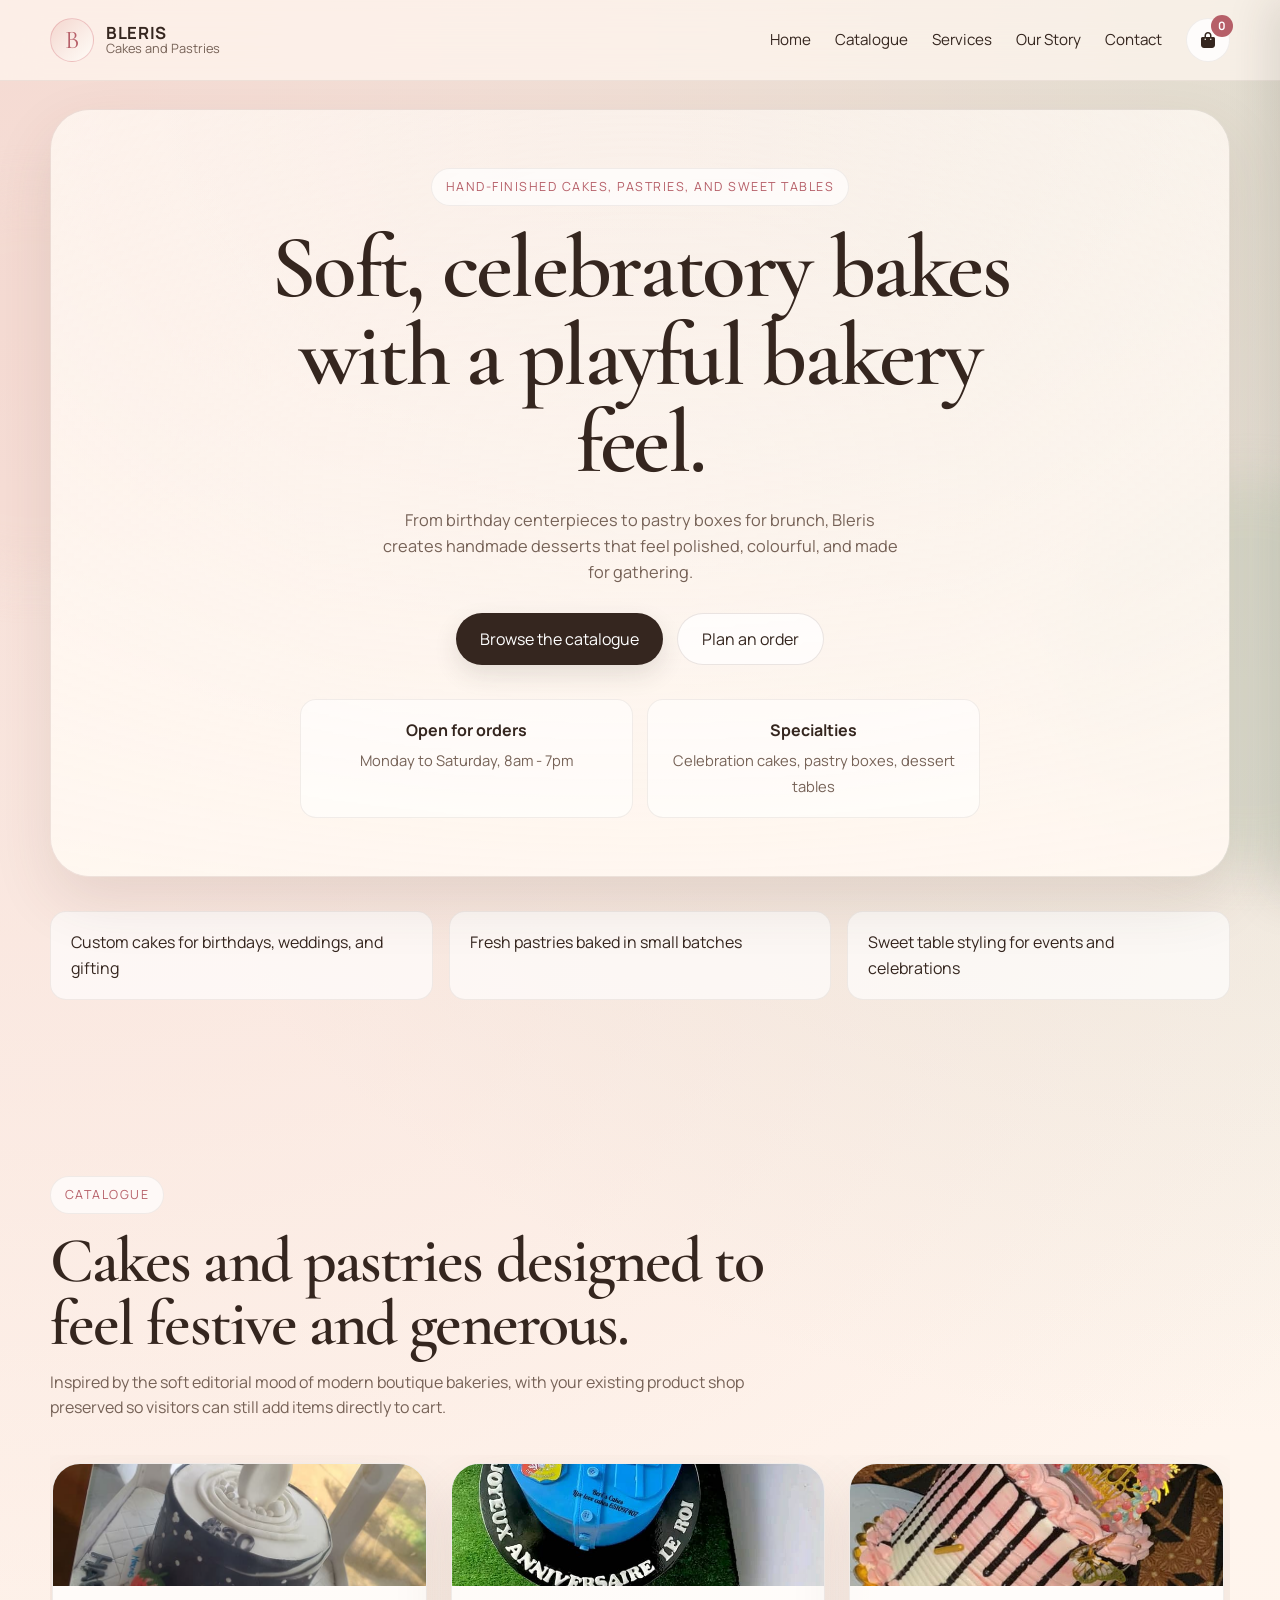
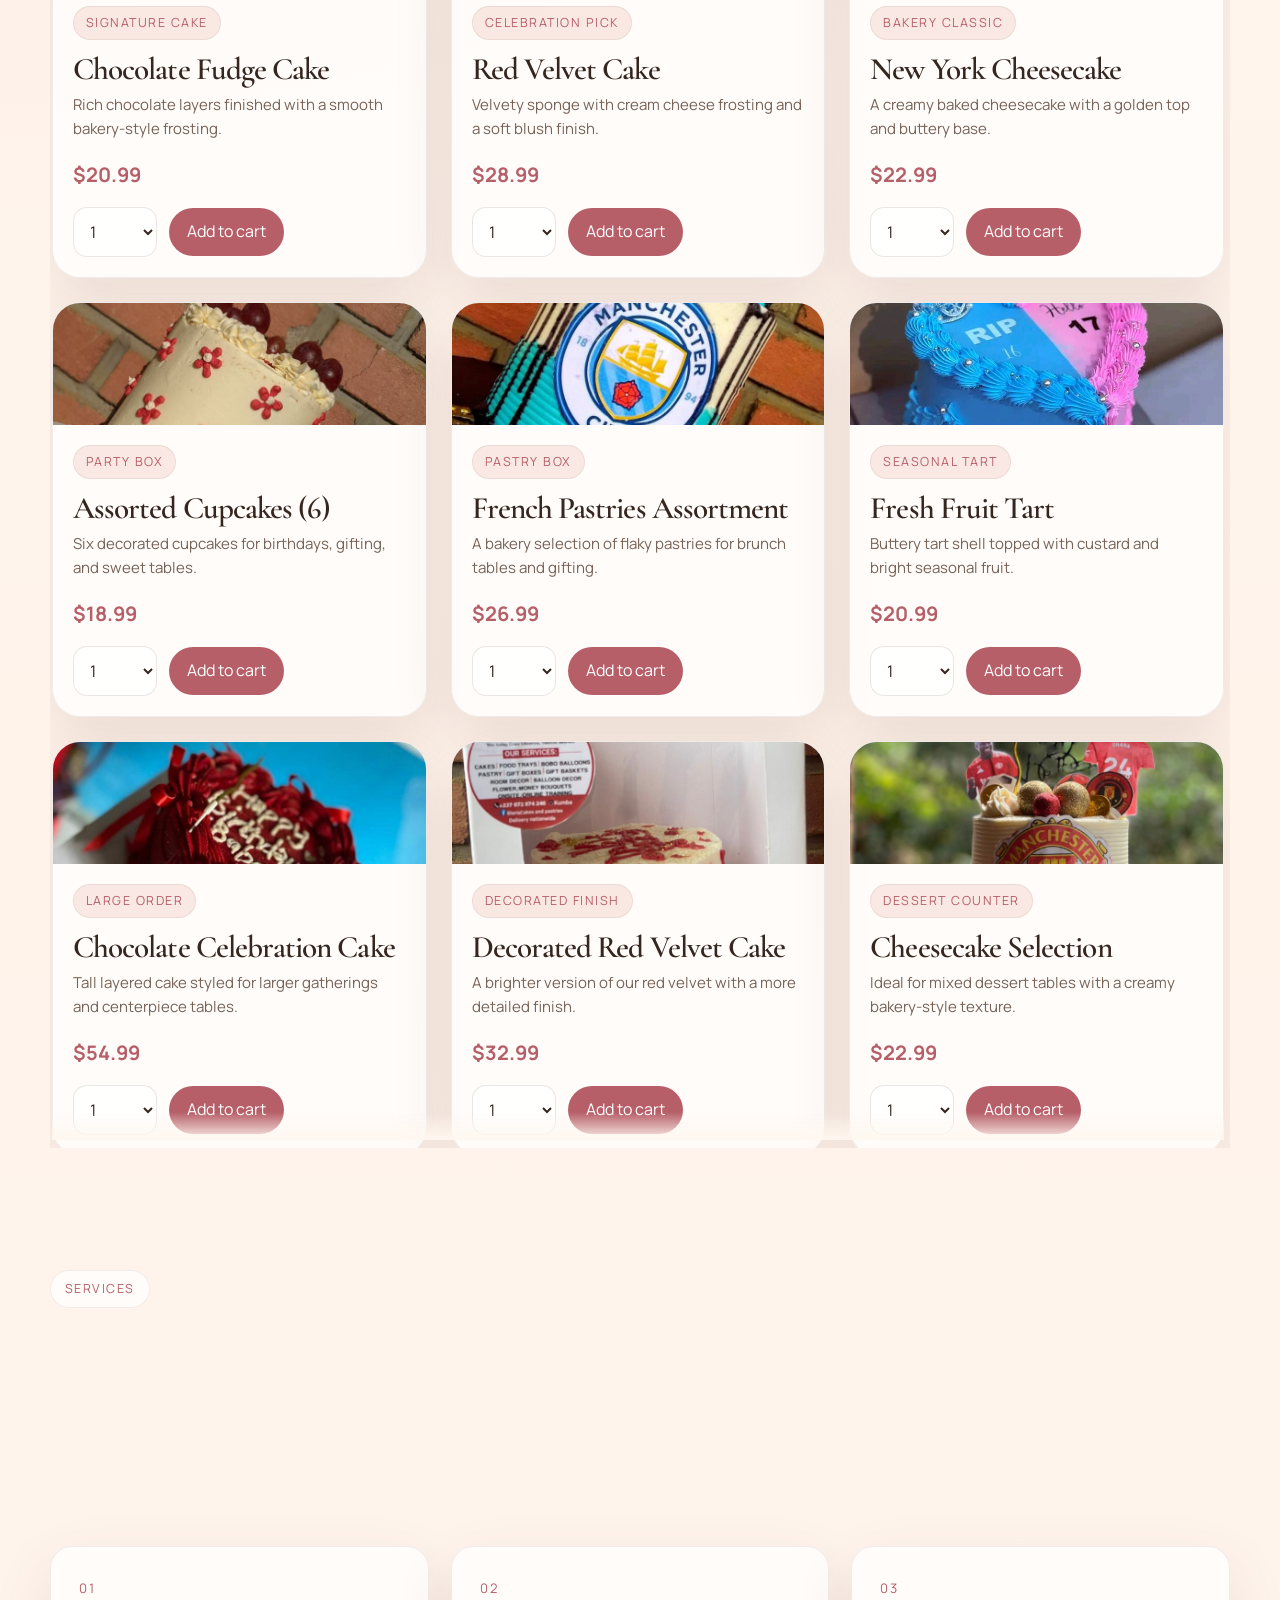
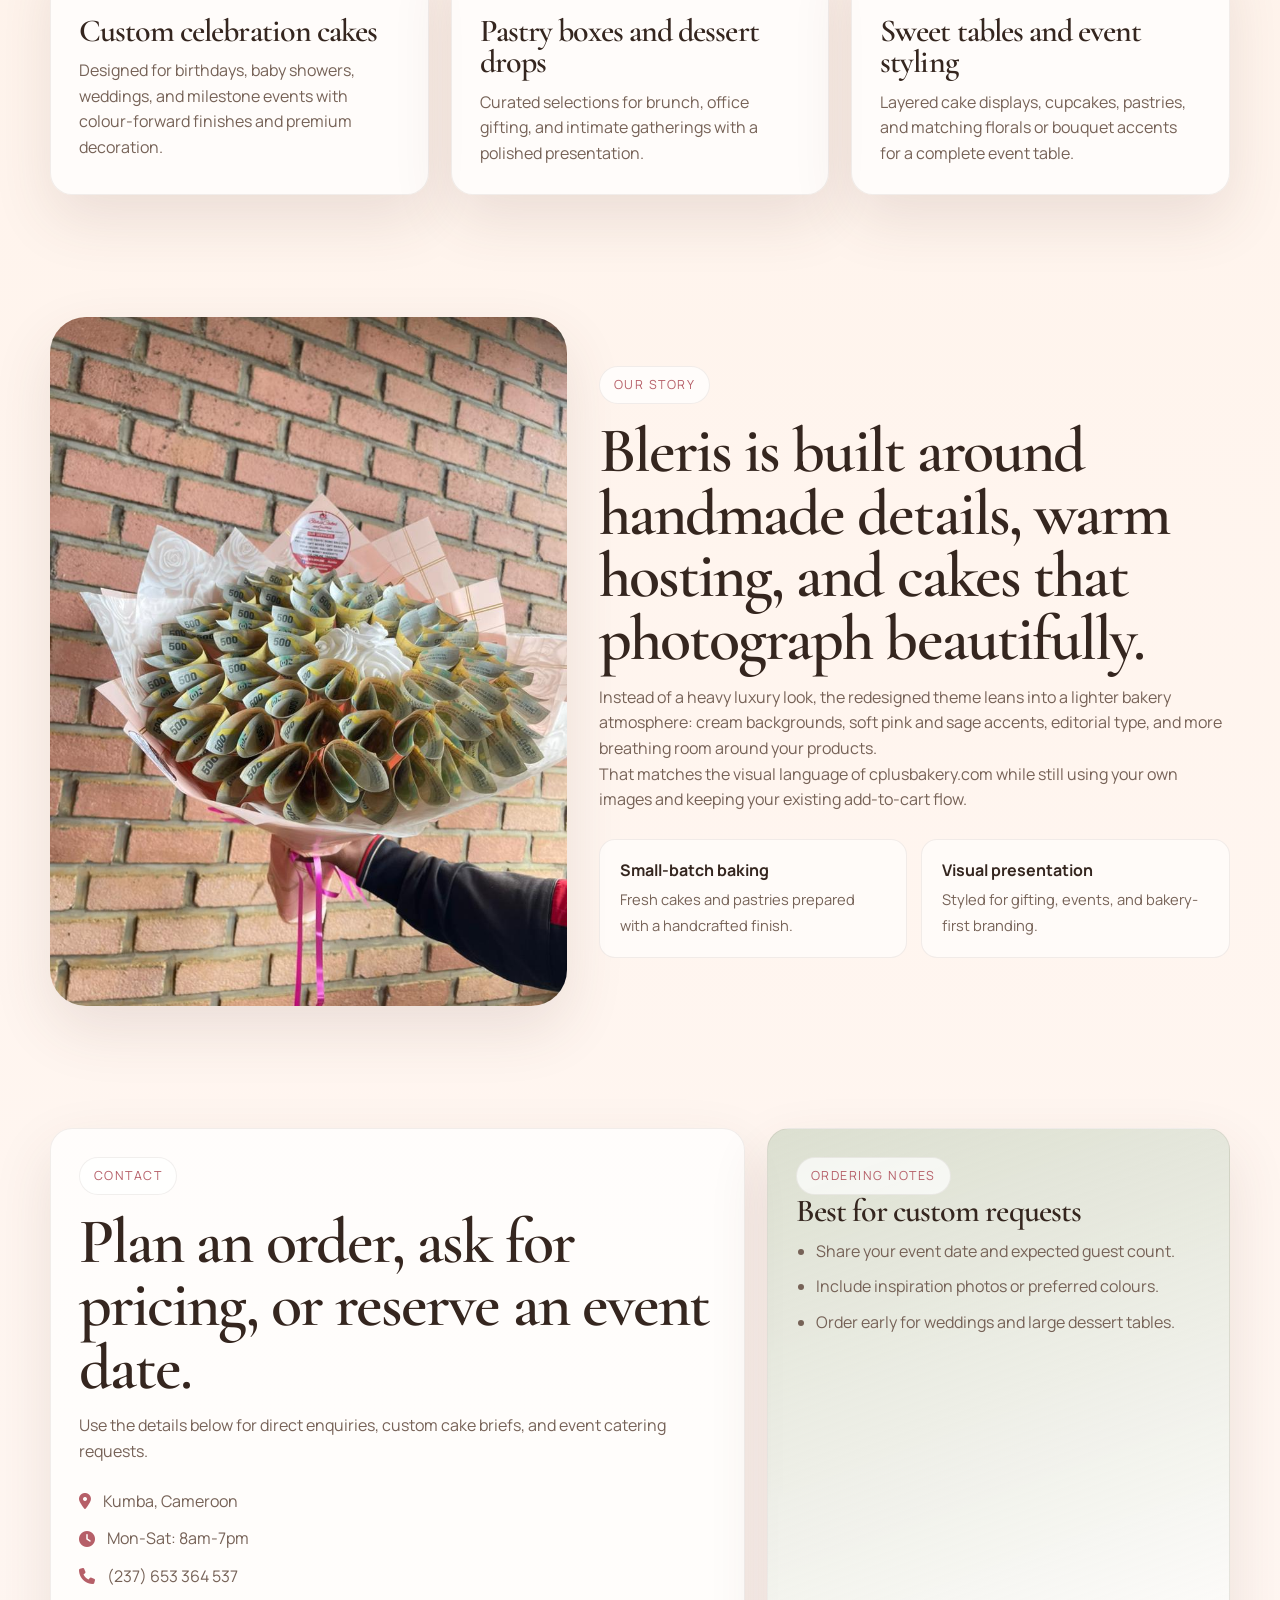
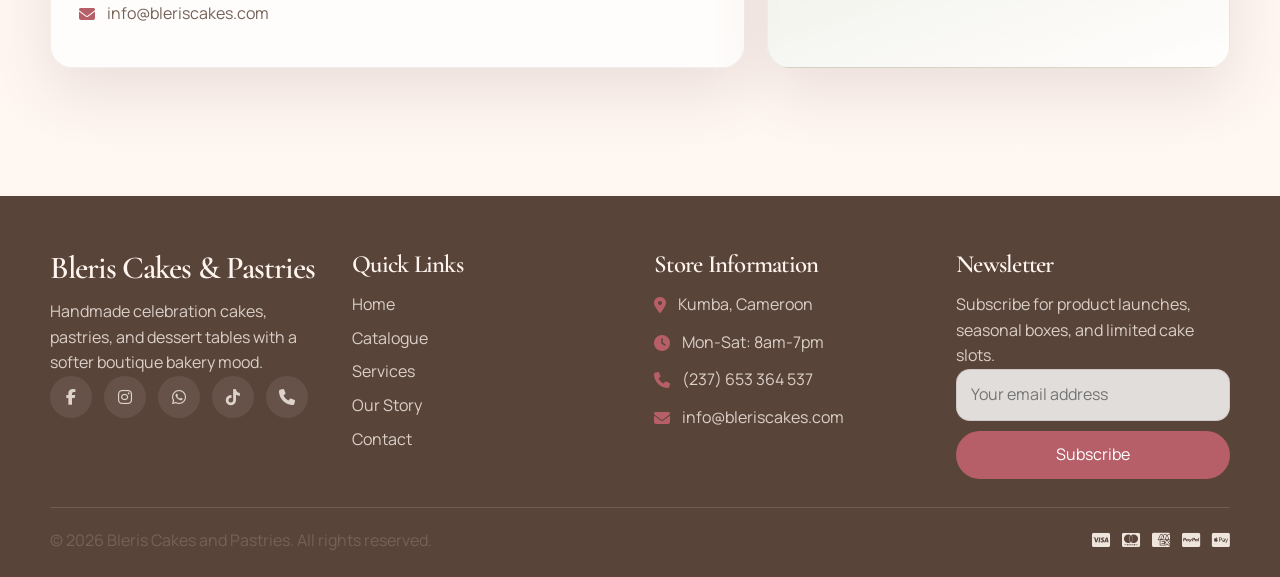
==== index.html @ 0cb37a41 "Update index.html linked get started and 7 career paths" ====
<!DOCTYPE html>
<html lang="en">

<head>
    <meta charset="UTF-8">
    <meta name="viewport" content="width=device-width, initial-scale=1.0">
    <title>Bleris Cakes and Pastries</title>
    <link rel="preconnect" href="https://fonts.googleapis.com">
    <link rel="preconnect" href="https://fonts.gstatic.com" crossorigin>
    <link href="https://fonts.googleapis.com/css2?family=Cormorant+Garamond:wght@500;600;700&family=Manrope:wght@400;500;600;700&display=swap" rel="stylesheet">
    <link rel="stylesheet" href="https://cdnjs.cloudflare.com/ajax/libs/font-awesome/6.4.0/css/all.min.css">
    <link rel="stylesheet" href="style.css">
</head>

<body>
    <div class="page-blur page-blur-left" aria-hidden="true"></div>
    <div class="page-blur page-blur-right" aria-hidden="true"></div>

    <nav>
        <div class="container nav-shell">
            <a href="#home" class="logo">
                <span class="logo-mark">B</span>
                <span class="logo-text">
                    <strong>Bleris</strong>
                    <span>Cakes and Pastries</span>
                </span>
            </a>

            <ul class="nav-links">
                <li><a href="#home">Home</a></li>
                <li><a href="#products">Catalogue</a></li>
                <li><a href="#services">Services</a></li>
                <li><a href="#about">Our Story</a></li>
                <li><a href="#contact">Contact</a></li>
                <li class="cart-icon" id="cartIcon" aria-label="Open cart" tabindex="0">
                    <i class="fas fa-shopping-bag"></i>
                    <span class="cart-count">0</span>
                </li>
            </ul>

            <button class="menu-toggle" type="button" aria-label="Toggle navigation">
                <i class="fas fa-bars"></i>
            </button>
        </div>
    </nav>

    <div class="overlay" id="overlay"></div>

    <main>
        <section id="home" class="hero-section">
            <div class="container">
                <div class="hero">
                    <div class="hero-stage" aria-hidden="true">
                        <div class="hero-slide hero-slide-1">
                            <img src="cake8.jpeg" alt="">
                        </div>
                        <div class="hero-slide hero-slide-2">
                            <img src="pastries.jpeg" alt="">
                        </div>
                        <div class="hero-slide hero-slide-3">
                            <img src="boquet3.jpeg" alt="">
                        </div>
                        <div class="hero-slide hero-slide-4">
                            <img src="cake12.jpeg" alt="">
                        </div>
                        <div class="hero-stage-wash"></div>
                    </div>

                    <div class="hero-content">
                        <p class="hero-eyebrow">Hand-finished cakes, pastries, and sweet tables</p>
                        <h1>Soft, celebratory bakes with a playful bakery feel.</h1>
                        <p>From birthday centerpieces to pastry boxes for brunch, Bleris creates handmade desserts that feel polished, colourful, and made for gathering.</p>

                        <div class="hero-actions">
                            <a href="#products" class="btn">Browse the catalogue</a>
                            <a href="#contact" class="btn btn-secondary">Plan an order</a>
                        </div>

                        <div class="hero-notes">
                            <div>
                                <strong>Open for orders</strong>
                                <span>Monday to Saturday, 8am - 7pm</span>
                            </div>
                            <div>
                                <strong>Specialties</strong>
                                <span>Celebration cakes, pastry boxes, dessert tables</span>
                            </div>
                        </div>
                    </div>
                </div>

                <div class="feature-ribbon">
                    <div class="feature-pill">Custom cakes for birthdays, weddings, and gifting</div>
                    <div class="feature-pill">Fresh pastries baked in small batches</div>
                    <div class="feature-pill">Sweet table styling for events and celebrations</div>
                </div>
            </div>
        </section>

        <section id="products" class="products-section">
            <div class="container">
                <div class="section-heading">
                    <p class="section-label">Catalogue</p>
                    <h2 class="catalogue">Cakes and pastries designed to feel festive and generous.</h2>
                    <p>Inspired by the soft editorial mood of modern boutique bakeries, with your existing product shop preserved so visitors can still add items directly to cart.</p>
                </div>

                <div class="menu-section">
                    <div class="products-scroll" id="products-scroll" data-scroll-top="false" data-scroll-bottom="true">
                        <div class="products-grid" id="products-grid">
                            <div class="product-card set1">
                                <div class="product-image"><img src="cake2.jpeg" alt="Chocolate Fudge Cake"></div>
                                <div class="product-info">
                                    <p class="product-tag">Signature cake</p>
                                    <h3 class="product-title">Chocolate Fudge Cake</h3>
                                    <p class="product-copy">Rich chocolate layers finished with a smooth bakery-style frosting.</p>
                                    <p class="product-price">$20.99</p>
                                    <div class="product-actions">
                                        <select class="quantity-select" aria-label="Select quantity for Chocolate Fudge Cake"><option value="1">1</option><option value="2">2</option><option value="3">3</option><option value="4">4</option><option value="5">5</option></select>
                                        <button class="btn-add-to-cart" data-id="1" data-name="Chocolate Fudge Cake" data-price="24.99" data-image="cake2.jpeg">Add to cart</button>
                                    </div>
                                </div>
                            </div>

                            <div class="product-card set2">
                                <div class="product-image"><img src="cake3.jpeg" alt="Red Velvet Cake"></div>
                                <div class="product-info">
                                    <p class="product-tag">Celebration pick</p>
                                    <h3 class="product-title">Red Velvet Cake</h3>
                                    <p class="product-copy">Velvety sponge with cream cheese frosting and a soft blush finish.</p>
                                    <p class="product-price">$28.99</p>
                                    <div class="product-actions">
                                        <select class="quantity-select" aria-label="Select quantity for Red Velvet Cake"><option value="1">1</option><option value="2">2</option><option value="3">3</option><option value="4">4</option><option value="5">5</option></select>
                                        <button class="btn-add-to-cart" data-id="2" data-name="Red Velvet Cake" data-price="28.99" data-image="cake3.jpeg">Add to cart</button>
                                    </div>
                                </div>
                            </div>

                            <div class="product-card set3">
                                <div class="product-image"><img src="cake4.jpeg" alt="New York Cheesecake"></div>
                                <div class="product-info">
                                    <p class="product-tag">Bakery classic</p>
                                    <h3 class="product-title">New York Cheesecake</h3>
                                    <p class="product-copy">A creamy baked cheesecake with a golden top and buttery base.</p>
                                    <p class="product-price">$22.99</p>
                                    <div class="product-actions">
                                        <select class="quantity-select" aria-label="Select quantity for New York Cheesecake"><option value="1">1</option><option value="2">2</option><option value="3">3</option><option value="4">4</option><option value="5">5</option></select>
                                        <button class="btn-add-to-cart" data-id="3" data-name="New York Cheesecake" data-price="22.99" data-image="cake4.jpeg">Add to cart</button>
                                    </div>
                                </div>
                            </div>

                            <div class="product-card set1">
                                <div class="product-image"><img src="cake1.jpeg" alt="Assorted Cupcakes"></div>
                                <div class="product-info">
                                    <p class="product-tag">Party box</p>
                                    <h3 class="product-title">Assorted Cupcakes (6)</h3>
                                    <p class="product-copy">Six decorated cupcakes for birthdays, gifting, and sweet tables.</p>
                                    <p class="product-price">$18.99</p>
                                    <div class="product-actions">
                                        <select class="quantity-select" aria-label="Select quantity for Assorted Cupcakes"><option value="1">1</option><option value="2">2</option><option value="3">3</option><option value="4">4</option><option value="5">5</option></select>
                                        <button class="btn-add-to-cart" data-id="4" data-name="Assorted Cupcakes (6)" data-price="18.99" data-image="cake1.jpeg">Add to cart</button>
                                    </div>
                                </div>
                            </div>

                            <div class="product-card set2">
                                <div class="product-image"><img src="cake5.jpeg" alt="French Pastries Assortment"></div>
                                <div class="product-info">
                                    <p class="product-tag">Pastry box</p>
                                    <h3 class="product-title">French Pastries Assortment</h3>
                                    <p class="product-copy">A bakery selection of flaky pastries for brunch tables and gifting.</p>
                                    <p class="product-price">$26.99</p>
                                    <div class="product-actions">
                                        <select class="quantity-select" aria-label="Select quantity for French Pastries Assortment"><option value="1">1</option><option value="2">2</option><option value="3">3</option><option value="4">4</option><option value="5">5</option></select>
                                        <button class="btn-add-to-cart" data-id="5" data-name="French Pastries Assortment" data-price="26.99" data-image="cake5.jpeg">Add to cart</button>
                                    </div>
                                </div>
                            </div>

                            <div class="product-card set3">
                                <div class="product-image"><img src="cake6.jpeg" alt="Fresh Fruit Tart"></div>
                                <div class="product-info">
                                    <p class="product-tag">Seasonal tart</p>
                                    <h3 class="product-title">Fresh Fruit Tart</h3>
                                    <p class="product-copy">Buttery tart shell topped with custard and bright seasonal fruit.</p>
                                    <p class="product-price">$20.99</p>
                                    <div class="product-actions">
                                        <select class="quantity-select" aria-label="Select quantity for Fresh Fruit Tart"><option value="1">1</option><option value="2">2</option><option value="3">3</option><option value="4">4</option><option value="5">5</option></select>
                                        <button class="btn-add-to-cart" data-id="6" data-name="Fresh Fruit Tart" data-price="20.99" data-image="cake6.jpeg">Add to cart</button>
                                    </div>
                                </div>
                            </div>

                            <div class="product-card set1">
                                <div class="product-image"><img src="cake7.jpeg" alt="Layered chocolate celebration cake"></div>
                                <div class="product-info">
                                    <p class="product-tag">Large order</p>
                                    <h3 class="product-title">Chocolate Celebration Cake</h3>
                                    <p class="product-copy">Tall layered cake styled for larger gatherings and centerpiece tables.</p>
                                    <p class="product-price">$54.99</p>
                                    <div class="product-actions">
                                        <select class="quantity-select" aria-label="Select quantity for Chocolate Celebration Cake"><option value="1">1</option><option value="2">2</option><option value="3">3</option><option value="4">4</option><option value="5">5</option></select>
                                        <button class="btn-add-to-cart" data-id="7" data-name="Chocolate Celebration Cake" data-price="54.99" data-image="cake7.jpeg">Add to cart</button>
                                    </div>
                                </div>
                            </div>

                            <div class="product-card set2">
                                <div class="product-image"><img src="cake10.jpeg" alt="Decorated Red Velvet Cake"></div>
                                <div class="product-info">
                                    <p class="product-tag">Decorated finish</p>
                                    <h3 class="product-title">Decorated Red Velvet Cake</h3>
                                    <p class="product-copy">A brighter version of our red velvet with a more detailed finish.</p>
                                    <p class="product-price">$32.99</p>
                                    <div class="product-actions">
                                        <select class="quantity-select" aria-label="Select quantity for Decorated Red Velvet Cake"><option value="1">1</option><option value="2">2</option><option value="3">3</option><option value="4">4</option><option value="5">5</option></select>
                                        <button class="btn-add-to-cart" data-id="8" data-name="Decorated Red Velvet Cake" data-price="32.99" data-image="cake10.jpeg">Add to cart</button>
                                    </div>
                                </div>
                            </div>

                            <div class="product-card set3">
                                <div class="product-image"><img src="cake11.jpeg" alt="Cheesecake selection"></div>
                                <div class="product-info">
                                    <p class="product-tag">Dessert counter</p>
                                    <h3 class="product-title">Cheesecake Selection</h3>
                                    <p class="product-copy">Ideal for mixed dessert tables with a creamy bakery-style texture.</p>
                                    <p class="product-price">$22.99</p>
                                    <div class="product-actions">
                                        <select class="quantity-select" aria-label="Select quantity for Cheesecake Selection"><option value="1">1</option><option value="2">2</option><option value="3">3</option><option value="4">4</option><option value="5">5</option></select>
                                        <button class="btn-add-to-cart" data-id="9" data-name="Cheesecake Selection" data-price="22.99" data-image="cake11.jpeg">Add to cart</button>
                                    </div>
                                </div>
                            </div>

                            <div class="product-card set1">
                                <div class="product-image"><img src="cake12.jpeg" alt="Assorted cupcakes with icing"></div>
                                <div class="product-info">
                                    <p class="product-tag">Mini sweets</p>
                                    <h3 class="product-title">Assorted Cupcakes Deluxe</h3>
                                    <p class="product-copy">A brighter cupcake collection for showers, birthdays, and gifting.</p>
                                    <p class="product-price">$18.99</p>
                                    <div class="product-actions">
                                        <select class="quantity-select" aria-label="Select quantity for Assorted Cupcakes Deluxe"><option value="1">1</option><option value="2">2</option><option value="3">3</option><option value="4">4</option><option value="5">5</option></select>
                                        <button class="btn-add-to-cart" data-id="10" data-name="Assorted Cupcakes Deluxe" data-price="18.99" data-image="cake12.jpeg">Add to cart</button>
                                    </div>
                                </div>
                            </div>

                            <div class="product-card set2">
                                <div class="product-image"><img src="cake13.jpeg" alt="French pastry assortment"></div>
                                <div class="product-info">
                                    <p class="product-tag">Morning table</p>
                                    <h3 class="product-title">French Pastries Assortment</h3>
                                    <p class="product-copy">Perfect for weekend hosting, office treats, and brunch displays.</p>
                                    <p class="product-price">$26.99</p>
                                    <div class="product-actions">
                                        <select class="quantity-select" aria-label="Select quantity for French Pastries Assortment second item"><option value="1">1</option><option value="2">2</option><option value="3">3</option><option value="4">4</option><option value="5">5</option></select>
                                        <button class="btn-add-to-cart" data-id="11" data-name="French Pastries Assortment" data-price="26.99" data-image="cake13.jpeg">Add to cart</button>
                                    </div>
                                </div>
                            </div>

                            <div class="product-card set3">
                                <div class="product-image"><img src="cake14.jpeg" alt="Fruit tart with fresh topping"></div>
                                <div class="product-info">
                                    <p class="product-tag">Fresh finish</p>
                                    <h3 class="product-title">Fresh Fruit Tart</h3>
                                    <p class="product-copy">A colourful tart that fits the lighter, fruit-forward bakery mood.</p>
                                    <p class="product-price">$20.99</p>
                                    <div class="product-actions">
                                        <select class="quantity-select" aria-label="Select quantity for Fresh Fruit Tart second item"><option value="1">1</option><option value="2">2</option><option value="3">3</option><option value="4">4</option><option value="5">5</option></select>
                                        <button class="btn-add-to-cart" data-id="12" data-name="Fresh Fruit Tart" data-price="20.99" data-image="cake14.jpeg">Add to cart</button>
                                    </div>
                                </div>
                            </div>
                        </div>
                    </div>
                </div>
            </div>
        </section>

        <section id="services" class="services-section">
            <div class="container">
                <div class="section-heading">
                    <p class="section-label">Services</p>
                    <h2>Order with the same boutique bakery energy as the reference site.</h2>
                </div>
                <div class="service-grid">
                    <article class="service-card"><span class="service-number">01</span><h3>Custom celebration cakes</h3><p>Designed for birthdays, baby showers, weddings, and milestone events with colour-forward finishes and premium decoration.</p></article>
                    <article class="service-card"><span class="service-number">02</span><h3>Pastry boxes and dessert drops</h3><p>Curated selections for brunch, office gifting, and intimate gatherings with a polished presentation.</p></article>
                    <article class="service-card"><span class="service-number">03</span><h3>Sweet tables and event styling</h3><p>Layered cake displays, cupcakes, pastries, and matching florals or bouquet accents for a complete event table.</p></article>
                </div>
            </div>
        </section>

        <section id="about" class="about-section">
            <div class="container about-shell">
                <div class="about-visual"><img src="boquet1.jpeg" alt="Decorative cake bouquet display"></div>
                <div class="about-copy">
                    <p class="section-label">Our story</p>
                    <h2>Bleris is built around handmade details, warm hosting, and cakes that photograph beautifully.</h2>
                    <p>Instead of a heavy luxury look, the redesigned theme leans into a lighter bakery atmosphere: cream backgrounds, soft pink and sage accents, editorial type, and more breathing room around your products.</p>
                    <p>That matches the visual language of cplusbakery.com while still using your own images and keeping your existing add-to-cart flow.</p>
                    <div class="about-points">
                        <div><strong>Small-batch baking</strong><span>Fresh cakes and pastries prepared with a handcrafted finish.</span></div>
                        <div><strong>Visual presentation</strong><span>Styled for gifting, events, and bakery-first branding.</span></div>
                    </div>
                </div>
            </div>
        </section>

        <section id="contact" class="contact-section">
            <div class="container contact-shell">
                <div class="contact-card">
                    <p class="section-label">Contact</p>
                    <h2>Plan an order, ask for pricing, or reserve an event date.</h2>
                    <p>Use the details below for direct enquiries, custom cake briefs, and event catering requests.</p>
                    <div class="contact-list">
                        <p><i class="fas fa-location-dot"></i> Kumba, Cameroon</p>
                        <p><i class="fas fa-clock"></i> Mon-Sat: 8am-7pm</p>
                        <p><i class="fas fa-phone"></i> <a href="tel:+237653364537">(237) 653 364 537</a></p>
                        <p><i class="fas fa-envelope"></i> <a href="mailto:info@bleriscakes.com">info@bleriscakes.com</a></p>
                    </div>
                </div>
                <div class="contact-card contact-card-accent">
                    <p class="section-label">Ordering notes</p>
                    <h3>Best for custom requests</h3>
                    <ul class="order-notes">
                        <li>Share your event date and expected guest count.</li>
                        <li>Include inspiration photos or preferred colours.</li>
                        <li>Order early for weddings and large dessert tables.</li>
                    </ul>
                </div>
            </div>
        </section>
    </main>

    <div class="cart-sidebar" id="cartSidebar">
        <div class="cart-header">
            <h2>Your Cart</h2>
            <button class="close-cart" id="closeCart" type="button">&times;</button>
        </div>
        <div class="cart-items" id="cartItems"><p class="empty-cart-message">Your cart is empty</p></div>
        <div class="cart-total" id="cartTotal">Total: $0.00</div>
        <div class="checkout-form">
            <h3>Customer Information</h3>
            <div class="form-group"><label for="name">Full Name</label><input type="text" id="name" required></div>
            <div class="form-group"><label for="email">Email</label><input type="email" id="email" required></div>
            <div class="form-group"><label for="phone">Phone Number</label><input type="tel" id="phone" required></div>
            <div class="form-group"><label for="address">Delivery Address</label><textarea id="address" rows="3" required></textarea></div>
            <h3>Payment Method</h3>
            <div class="payment-options">
                <div class="payment-option"><input type="radio" id="cash" name="payment" value="cash" checked><label for="cash">Cash on Delivery</label></div>
                <div class="payment-option"><input type="radio" id="card" name="payment" value="card"><label for="card">Credit/Debit Card</label></div>
                <div class="payment-option"><input type="radio" id="paypal" name="payment" value="paypal"><label for="paypal">PayPal</label></div>
            </div>
            <button class="btn" id="checkoutBtn" type="button">Complete Order</button>
        </div>
    </div>

    <footer>
        <div class="container">
            <div class="footer-content">
                <div class="footer-section">
                    <h3>Bleris Cakes & Pastries</h3>
                    <p>Handmade celebration cakes, pastries, and dessert tables with a softer boutique bakery mood.</p>
                    <div class="social-links">
                        <a href="https://facebook.com" target="_blank" rel="noreferrer" class="social-link" aria-label="Facebook"><i class="fab fa-facebook-f"></i></a>
                        <a href="https://instagram.com" target="_blank" rel="noreferrer" class="social-link" aria-label="Instagram"><i class="fab fa-instagram"></i></a>
                        <a href="https://wa.me/237653364537" target="_blank" rel="noreferrer" class="social-link" aria-label="WhatsApp"><i class="fab fa-whatsapp"></i></a>
                        <a href="https://www.tiktok.com/@cakes_in_kumba" target="_blank" rel="noreferrer" class="social-link" aria-label="TikTok"><i class="fab fa-tiktok"></i></a>
                        <a href="tel:+237653364537" class="social-link" aria-label="Phone"><i class="fas fa-phone"></i></a>
                    </div>
                </div>
                <div class="footer-section">
                    <h4>Quick Links</h4>
                    <ul>
                        <li><a href="#home">Home</a></li>
                        <li><a href="#products">Catalogue</a></li>
                        <li><a href="#services">Services</a></li>
                        <li><a href="#about">Our Story</a></li>
                        <li><a href="#contact">Contact</a></li>
                    </ul>
                </div>
                <div class="footer-section">
                    <h4>Store Information</h4>
                    <div class="store-info">
                        <p><i class="fas fa-map-marker-alt"></i> Kumba, Cameroon</p>
                        <p><i class="fas fa-clock"></i> Mon-Sat: 8am-7pm</p>
                        <p><i class="fas fa-phone"></i> <a href="tel:+237653364537">(237) 653 364 537</a></p>
                        <p><i class="fas fa-envelope"></i> <a href="mailto:info@bleriscakes.com">info@bleriscakes.com</a></p>
                    </div>
                </div>
                <div class="footer-section">
                    <h4>Newsletter</h4>
                    <p>Subscribe for product launches, seasonal boxes, and limited cake slots.</p>
                    <form class="newsletter-form">
                        <input type="email" placeholder="Your email address" required>
                        <button type="submit">Subscribe</button>
                    </form>
                </div>
            </div>
            <div class="footer-bottom">
                <p>&copy; 2026 Bleris Cakes and Pastries. All rights reserved.</p>
                <div class="payment-methods">
                    <i class="fab fa-cc-visa"></i>
                    <i class="fab fa-cc-mastercard"></i>
                    <i class="fab fa-cc-amex"></i>
                    <i class="fab fa-cc-paypal"></i>
                    <i class="fab fa-cc-apple-pay"></i>
                </div>
            </div>
        </div>
    </footer>

    <script src="script.js" defer></script>
</body>

</html>
---- style.css ----
:root {
    --bg: #fff7f0;
    --bg-soft: #f6eadf;
    --surface: rgba(255, 250, 245, 0.88);
    --surface-strong: #fffdf9;
    --text: #35261f;
    --muted: #766257;
    --line: rgba(84, 53, 41, 0.12);
    --accent: #d9868d;
    --accent-deep: #b65f68;
    --accent-soft: #f4d7cf;
    --sage: #b9c9b1;
    --sage-deep: #72896a;
    --shadow: 0 24px 60px rgba(87, 58, 46, 0.12);
    --radius-lg: 32px;
    --radius-md: 22px;
    --radius-sm: 16px;
    --nav-height: 88px;
}

* {
    margin: 0;
    padding: 0;
    box-sizing: border-box;
}

html {
    scroll-behavior: smooth;
}

body {
    position: relative;
    min-height: 100vh;
    background:
        radial-gradient(circle at top left, rgba(244, 215, 207, 0.9), transparent 34%),
        radial-gradient(circle at top right, rgba(185, 201, 177, 0.55), transparent 26%),
        linear-gradient(180deg, #fff8f2 0%, #fff3ea 45%, #fff7f3 100%);
    color: var(--text);
    font-family: 'Manrope', sans-serif;
    line-height: 1.6;
}

img {
    display: block;
    max-width: 100%;
}

button,
input,
select,
textarea {
    font: inherit;
}

a {
    color: inherit;
    text-decoration: none;
}

ul {
    list-style: none;
}

.page-blur {
    position: fixed;
    width: 24rem;
    height: 24rem;
    border-radius: 999px;
    filter: blur(24px);
    opacity: 0.45;
    pointer-events: none;
    z-index: -1;
}

.page-blur-left {
    left: -10rem;
    top: 12rem;
    background: rgba(244, 215, 207, 0.8);
}

.page-blur-right {
    right: -10rem;
    top: 30rem;
    background: rgba(185, 201, 177, 0.7);
}

.container {
    width: min(1180px, calc(100% - 32px));
    margin: 0 auto;
}

section {
    padding: 88px 0;
}

h1,
h2,
h3,
h4 {
    font-family: 'Cormorant Garamond', serif;
    font-weight: 600;
    line-height: 0.98;
    letter-spacing: -0.03em;
}

p {
    color: var(--muted);
}

nav {
    position: sticky;
    top: 0;
    z-index: 1000;
    padding: 18px 0;
    backdrop-filter: blur(18px);
    background: rgba(255, 247, 240, 0.7);
    border-bottom: 1px solid rgba(84, 53, 41, 0.08);
}

.nav-shell {
    display: flex;
    align-items: center;
    justify-content: space-between;
    gap: 24px;
}

.logo {
    display: inline-flex;
    align-items: center;
    gap: 12px;
}

.logo-mark {
    width: 44px;
    height: 44px;
    display: grid;
    place-items: center;
    border-radius: 50%;
    background: linear-gradient(135deg, var(--accent-soft), #fffdf8);
    border: 1px solid rgba(217, 134, 141, 0.4);
    font-family: 'Cormorant Garamond', serif;
    font-size: 1.6rem;
    color: var(--accent-deep);
}

.logo-text {
    display: flex;
    flex-direction: column;
    line-height: 1.05;
}

.logo-text strong {
    font-size: 1.05rem;
    letter-spacing: 0.04em;
    text-transform: uppercase;
}

.logo-text span:last-child {
    font-size: 0.8rem;
    color: var(--muted);
}

.nav-links {
    display: flex;
    align-items: center;
    gap: 24px;
}

.nav-links a {
    font-size: 0.95rem;
    color: var(--text);
    transition: color 0.2s ease;
}

.nav-links a:hover,
.nav-links a:focus-visible {
    color: var(--accent-deep);
}

.menu-toggle {
    display: none;
    border: 0;
    background: transparent;
    font-size: 1.3rem;
    color: var(--text);
    cursor: pointer;
}

.cart-icon {
    position: relative;
    width: 44px;
    height: 44px;
    display: grid;
    place-items: center;
    border-radius: 50%;
    background: rgba(255, 255, 255, 0.8);
    border: 1px solid rgba(84, 53, 41, 0.08);
    cursor: pointer;
}

.cart-count {
    position: absolute;
    top: -4px;
    right: -4px;
    min-width: 22px;
    height: 22px;
    padding: 0 5px;
    display: grid;
    place-items: center;
    border-radius: 999px;
    background: var(--accent-deep);
    color: #fff;
    font-size: 0.72rem;
    font-weight: 700;
}

.hero-section {
    padding-top: 28px;
}

.hero {
    position: relative;
    min-height: calc(100vh - 132px);
    display: flex;
    align-items: center;
    justify-content: center;
    overflow: hidden;
    padding: 52px 28px;
    border-radius: 40px;
    background: rgba(255, 252, 249, 0.42);
    border: 1px solid rgba(84, 53, 41, 0.08);
    box-shadow: var(--shadow);
}

.hero-content {
    position: relative;
    z-index: 2;
    width: min(760px, 100%);
    text-align: center;
}

.hero-eyebrow,
.section-label,
.product-tag {
    display: inline-flex;
    align-items: center;
    gap: 8px;
    padding: 8px 14px;
    border-radius: 999px;
    background: rgba(255, 255, 255, 0.7);
    border: 1px solid rgba(84, 53, 41, 0.08);
    font-size: 0.78rem;
    letter-spacing: 0.12em;
    text-transform: uppercase;
    color: var(--accent-deep);
}

.hero-content h1 {
    margin: 18px 0 20px;
    font-size: clamp(3.3rem, 7vw, 6.2rem);
}

.hero-content > p:last-of-type {
    max-width: 52ch;
    margin-inline: auto;
    font-size: 1.02rem;
}

.hero-actions {
    display: flex;
    flex-wrap: wrap;
    justify-content: center;
    gap: 14px;
    margin: 28px 0 34px;
}

.btn {
    display: inline-flex;
    align-items: center;
    justify-content: center;
    min-height: 52px;
    padding: 0 24px;
    border: 0;
    border-radius: 999px;
    background: var(--text);
    color: #fff;
    cursor: pointer;
    transition: transform 0.2s ease, background 0.2s ease, box-shadow 0.2s ease;
    box-shadow: 0 10px 24px rgba(53, 38, 31, 0.12);
}

.btn:hover,
.btn:focus-visible {
    transform: translateY(-2px);
    background: #241914;
}

.btn-secondary {
    background: rgba(255, 255, 255, 0.72);
    color: var(--text);
    border: 1px solid rgba(84, 53, 41, 0.12);
    box-shadow: none;
}

.btn-secondary:hover,
.btn-secondary:focus-visible {
    background: rgba(255, 255, 255, 0.95);
}

.hero-notes {
    display: grid;
    grid-template-columns: repeat(2, minmax(0, 1fr));
    gap: 14px;
    max-width: 680px;
    margin: 0 auto;
}

.hero-notes div,
.about-points div {
    padding: 18px 20px;
    border-radius: var(--radius-sm);
    background: rgba(255, 255, 255, 0.58);
    border: 1px solid rgba(84, 53, 41, 0.08);
}

.hero-notes strong,
.about-points strong {
    display: block;
    margin-bottom: 4px;
    color: var(--text);
}

.hero-notes span,
.about-points span {
    color: var(--muted);
    font-size: 0.92rem;
}

.hero-stage {
    position: absolute;
    inset: 0;
    overflow: hidden;
}

.hero-stage-wash {
    position: absolute;
    inset: 0;
    background:
        linear-gradient(180deg, rgba(255, 247, 240, 0.2) 0%, rgba(255, 247, 240, 0.74) 78%, rgba(255, 247, 240, 0.9) 100%),
        radial-gradient(circle at center, rgba(255, 255, 255, 0.1), rgba(255, 247, 240, 0.22) 48%, rgba(255, 247, 240, 0.55) 100%);
    z-index: 1;
}

.hero-slide {
    position: absolute;
    inset: 0;
    opacity: 0;
    transform: translateX(12%) scale(1.08);
    animation: heroSlideShow 20s ease-in-out infinite;
}

.hero-slide img {
    width: 100%;
    height: 100%;
    object-fit: cover;
    filter: saturate(0.98) contrast(0.98);
}

.hero-slide-1 {
    animation-delay: 0s;
}

.hero-slide-2 {
    animation-delay: 5s;
}

.hero-slide-3 {
    animation-delay: 10s;
}

.hero-slide-4 {
    animation-delay: 15s;
}

@keyframes heroSlideShow {
    0% {
        opacity: 0;
        transform: translateX(12%) scale(1.08);
    }
    8% {
        opacity: 1;
        transform: translateX(0) scale(1.02);
    }
    25% {
        opacity: 1;
        transform: translateX(-2%) scale(1);
    }
    33% {
        opacity: 0;
        transform: translateX(-12%) scale(0.98);
    }
    100% {
        opacity: 0;
        transform: translateX(-12%) scale(0.98);
    }
}

.feature-ribbon {
    display: grid;
    grid-template-columns: repeat(3, minmax(0, 1fr));
    gap: 16px;
    margin-top: 34px;
}

.feature-pill {
    padding: 18px 20px;
    border-radius: var(--radius-sm);
    background: rgba(255, 255, 255, 0.65);
    border: 1px solid rgba(84, 53, 41, 0.08);
    color: var(--text);
}

.section-heading {
    max-width: 760px;
    margin-bottom: 34px;
}

.section-heading h2,
.catalogue,
.about-copy h2,
.contact-card h2,
.services-section h2 {
    margin: 16px 0 14px;
    font-size: clamp(2.5rem, 5vw, 4.4rem);
    color: var(--text);
}

.menu-section {
    --catalog-gap: 24px;
    --catalog-card-height: 415px;
}

.products-scroll {
    position: relative;
    max-height: calc((var(--catalog-card-height) * 3) + (var(--catalog-gap) * 2));
    overflow-y: auto;
    padding: 8px 6px 8px 2px;
    scrollbar-width: thin;
    scrollbar-color: rgba(84, 53, 41, 0.3) transparent;
}

.products-scroll::before,
.products-scroll::after {
    content: "";
    position: sticky;
    left: 0;
    right: 0;
    display: block;
    height: 28px;
    z-index: 3;
    pointer-events: none;
    opacity: 0;
    transition: opacity 0.25s ease;
}

.products-scroll::before {
    top: 0;
    margin-bottom: -28px;
    background: linear-gradient(to bottom, rgba(255, 247, 240, 0.96), rgba(255, 247, 240, 0));
}

.products-scroll::after {
    bottom: 0;
    margin-top: -28px;
    background: linear-gradient(to top, rgba(255, 247, 240, 0.96), rgba(255, 247, 240, 0));
}

.products-scroll[data-scroll-top="true"]::before,
.products-scroll[data-scroll-bottom="true"]::after {
    opacity: 1;
}

.products-grid {
    display: grid;
    grid-template-columns: repeat(3, minmax(0, 1fr));
    grid-auto-rows: var(--catalog-card-height);
    gap: var(--catalog-gap);
}

.product-card {
    display: flex;
    flex-direction: column;
    height: 100%;
    overflow: hidden;
    border-radius: 28px;
    background: rgba(255, 255, 255, 0.72);
    border: 1px solid rgba(84, 53, 41, 0.08);
    box-shadow: var(--shadow);
    transition: transform 0.3s ease, box-shadow 0.3s ease;
    transform-style: preserve-3d;
    backface-visibility: hidden;
}

.product-card:hover {
    transform: translateY(-6px);
    box-shadow: 0 28px 65px rgba(87, 58, 46, 0.16);
}

.product-image {
    height: 210px;
    overflow: hidden;
}

.product-image img {
    width: 100%;
    height: 100%;
    object-fit: cover;
    transition: transform 0.5s ease;
}

.product-card:hover .product-image img {
    transform: scale(1.05);
}

.product-info {
    display: flex;
    flex: 1;
    flex-direction: column;
    padding: 20px;
}

.product-tag {
    width: fit-content;
    margin-bottom: 14px;
    padding: 6px 12px;
    background: rgba(244, 215, 207, 0.55);
}

.product-title {
    margin-bottom: 8px;
    font-size: 1.95rem;
    line-height: 1;
}

.product-copy {
    min-height: 50px;
    font-size: 0.94rem;
}

.product-price {
    margin: 16px 0;
    color: var(--accent-deep);
    font-size: 1.25rem;
    font-weight: 700;
}

.product-actions {
    display: flex;
    align-items: center;
    gap: 12px;
    margin-top: auto;
}

.quantity-select,
.form-group input,
.form-group textarea,
.newsletter-form input {
    width: 100%;
    border: 1px solid rgba(84, 53, 41, 0.12);
    border-radius: 14px;
    background: rgba(255, 255, 255, 0.82);
    color: var(--text);
}

.quantity-select {
    max-width: 84px;
    padding: 12px;
}

.btn-add-to-cart,
.newsletter-form button {
    min-height: 48px;
    padding: 0 18px;
    border: 0;
    border-radius: 999px;
    background: var(--accent-deep);
    color: #fff;
    cursor: pointer;
    transition: transform 0.2s ease, background 0.2s ease;
}

.btn-add-to-cart:hover,
.newsletter-form button:hover {
    transform: translateY(-2px);
    background: #974c54;
}

@keyframes item-flip {
    0% {
        transform: rotateY(90deg);
    }
    100% {
        transform: rotateY(0deg);
    }
}

.flip.set1 {
    animation: item-flip 0.6s ease both;
}

.flip.set2 {
    animation: item-flip 0.6s 0.1s ease both;
}

.flip.set3 {
    animation: item-flip 0.6s 0.2s ease both;
}

.reveal {
    opacity: 0;
    transform: translateY(24px) scale(0.98);
    transition: opacity 0.6s ease, transform 0.6s ease;
}

.reveal.slide-up,
.reveal.slide-left,
.reveal.slide-right,
.reveal.scale {
    transform: translateY(24px) scale(0.98);
}

.reveal.in-view {
    opacity: 1;
    transform: none;
}

.services-section,
.about-section,
.contact-section {
    padding-top: 34px;
}

.service-grid,
.contact-shell {
    display: grid;
    grid-template-columns: repeat(3, minmax(0, 1fr));
    gap: 22px;
}

.service-card,
.contact-card {
    padding: 28px;
    border-radius: var(--radius-md);
    background: rgba(255, 255, 255, 0.72);
    border: 1px solid rgba(84, 53, 41, 0.08);
    box-shadow: var(--shadow);
}

.service-number {
    display: inline-block;
    margin-bottom: 16px;
    color: var(--accent-deep);
    letter-spacing: 0.16em;
    font-size: 0.82rem;
}

.service-card h3,
.contact-card h3 {
    margin-bottom: 12px;
    font-size: 2rem;
}

.about-shell {
    display: grid;
    grid-template-columns: minmax(0, 0.9fr) minmax(0, 1.1fr);
    gap: 32px;
    align-items: center;
}

.about-visual img {
    min-height: 540px;
    width: 100%;
    object-fit: cover;
    border-radius: 36px;
    box-shadow: var(--shadow);
}

.about-points {
    display: grid;
    grid-template-columns: repeat(2, minmax(0, 1fr));
    gap: 14px;
    margin-top: 26px;
}

.contact-shell {
    grid-template-columns: 1.2fr 0.8fr;
}

.contact-card-accent {
    background: linear-gradient(160deg, rgba(185, 201, 177, 0.5), rgba(255, 255, 255, 0.82));
}

.contact-list {
    margin-top: 24px;
}

.contact-list p,
.store-info p {
    display: flex;
    gap: 12px;
    align-items: center;
    margin-bottom: 12px;
}

.contact-list i,
.store-info i {
    color: var(--accent-deep);
}

.order-notes {
    list-style: disc;
    padding-left: 20px;
    color: var(--muted);
}

.order-notes li + li {
    margin-top: 10px;
}

.cart-sidebar {
    position: fixed;
    top: 0;
    right: -420px;
    width: min(420px, 100%);
    height: 100vh;
    padding: 24px;
    background: #fffaf5;
    box-shadow: -12px 0 40px rgba(53, 38, 31, 0.12);
    z-index: 1001;
    overflow-y: auto;
    transition: right 0.3s ease;
}

.cart-sidebar.active {
    right: 0;
}

.cart-header,
.cart-item {
    display: flex;
    justify-content: space-between;
    align-items: center;
    gap: 16px;
}

.cart-header {
    margin-bottom: 26px;
    padding-bottom: 14px;
    border-bottom: 1px solid rgba(84, 53, 41, 0.12);
}

.cart-header h2 {
    font-size: 2.2rem;
}

.close-cart,
.remove-item {
    border: 0;
    background: transparent;
    color: var(--accent-deep);
    cursor: pointer;
}

.cart-items {
    margin-bottom: 24px;
}

.cart-item {
    padding: 14px 0;
    border-bottom: 1px solid rgba(84, 53, 41, 0.12);
    align-items: flex-start;
}

.cart-item-image {
    width: 80px;
    height: 80px;
    overflow: hidden;
    border-radius: 16px;
    flex-shrink: 0;
}

.cart-item-image img {
    width: 100%;
    height: 100%;
    object-fit: cover;
}

.cart-item-details {
    flex: 1;
}

.cart-item-title {
    color: var(--text);
    font-weight: 700;
}

.cart-item-price {
    color: var(--accent-deep);
    margin: 6px 0;
}

.cart-item-actions {
    display: flex;
    align-items: center;
    gap: 10px;
}

.cart-total {
    margin-bottom: 20px;
    font-size: 1.15rem;
    font-weight: 700;
    text-align: right;
    color: var(--text);
}

.checkout-form {
    padding: 22px;
    border-radius: 24px;
    background: rgba(255, 255, 255, 0.8);
    border: 1px solid rgba(84, 53, 41, 0.08);
}

.checkout-form h3 {
    margin-bottom: 16px;
    font-size: 1.8rem;
}

.form-group {
    margin-bottom: 14px;
}

.form-group label {
    display: block;
    margin-bottom: 6px;
    color: var(--text);
    font-weight: 600;
}

.form-group input,
.form-group textarea,
.newsletter-form input {
    padding: 12px 14px;
}

.payment-options {
    margin: 20px 0;
}

.payment-option {
    display: flex;
    align-items: center;
    gap: 10px;
    color: var(--muted);
}

.payment-option + .payment-option {
    margin-top: 10px;
}

.overlay {
    position: fixed;
    inset: 0;
    background: rgba(24, 17, 13, 0.32);
    display: none;
    z-index: 1000;
}

.overlay.active {
    display: block;
}

footer {
    margin-top: 40px;
    padding: 56px 0 24px;
    background: rgba(83, 61, 50, 0.96);
    color: rgba(255, 247, 240, 0.9);
}

.footer-content {
    display: grid;
    grid-template-columns: repeat(4, minmax(0, 1fr));
    gap: 28px;
    margin-bottom: 28px;
}

.footer-section h3,
.footer-section h4 {
    margin-bottom: 16px;
    color: #fff5ef;
    font-size: 2rem;
}

.footer-section h4 {
    font-size: 1.55rem;
}

.footer-section p,
.footer-section a,
.store-info a {
    color: rgba(255, 247, 240, 0.78);
}

.footer-section li + li {
    margin-top: 8px;
}

.social-links,
.payment-methods {
    display: flex;
    align-items: center;
    gap: 12px;
}

.social-link {
    width: 42px;
    height: 42px;
    display: grid;
    place-items: center;
    border-radius: 50%;
    background: rgba(255, 255, 255, 0.08);
}

.newsletter-form {
    display: flex;
    flex-direction: column;
    gap: 10px;
}

.footer-bottom {
    display: flex;
    justify-content: space-between;
    align-items: center;
    gap: 16px;
    padding-top: 20px;
    border-top: 1px solid rgba(255, 247, 240, 0.14);
}

@media (max-width: 1100px) {
    .hero,
    .about-shell,
    .contact-shell,
    .footer-content {
        grid-template-columns: 1fr;
    }

    .service-grid,
    .feature-ribbon {
        grid-template-columns: repeat(2, minmax(0, 1fr));
    }

    .products-grid {
        grid-template-columns: repeat(2, minmax(0, 1fr));
    }
}

@media (max-width: 768px) {
    section {
        padding: 72px 0;
    }

    .nav-links {
        position: absolute;
        top: calc(100% + 10px);
        left: 16px;
        right: 16px;
        display: none;
        flex-direction: column;
        align-items: flex-start;
        gap: 16px;
        padding: 20px;
        border-radius: 24px;
        background: rgba(255, 250, 245, 0.95);
        border: 1px solid rgba(84, 53, 41, 0.08);
        box-shadow: var(--shadow);
    }

    .nav-links.active {
        display: flex;
    }

    .menu-toggle {
        display: inline-flex;
    }

    .hero-content h1,
    .section-heading h2,
    .catalogue,
    .about-copy h2,
    .contact-card h2,
    .services-section h2 {
        font-size: clamp(2.6rem, 10vw, 4rem);
    }

    .hero-notes,
    .feature-ribbon,
    .service-grid,
    .about-points,
    .footer-content {
        grid-template-columns: 1fr;
    }

    .hero {
        min-height: calc(100vh - 116px);
        padding: 36px 18px;
    }

    .products-grid {
        grid-template-columns: 1fr;
    }

    .cart-sidebar {
        right: -100%;
        width: 100%;
    }

    .footer-bottom {
        flex-direction: column;
        align-items: flex-start;
    }
}

@media (max-width: 576px) {
    .container {
        width: min(100% - 24px, 1180px);
    }

    .hero {
        min-height: calc(100vh - 104px);
        border-radius: 30px;
    }

    nav {
        padding: 14px 0;
    }

    .hero-actions,
    .product-actions {
        flex-direction: column;
        align-items: stretch;
    }

    .quantity-select,
    .btn-add-to-cart,
    .btn,
    .btn-secondary {
        max-width: none;
        width: 100%;
    }

    .product-title {
        font-size: 1.7rem;
    }
}

@media (prefers-reduced-motion: reduce) {
    *, *::before, *::after {
        animation-duration: 0.003ms !important;
        animation-iteration-count: 1 !important;
        transition-duration: 0.003ms !important;
        scroll-behavior: auto !important;
    }
}
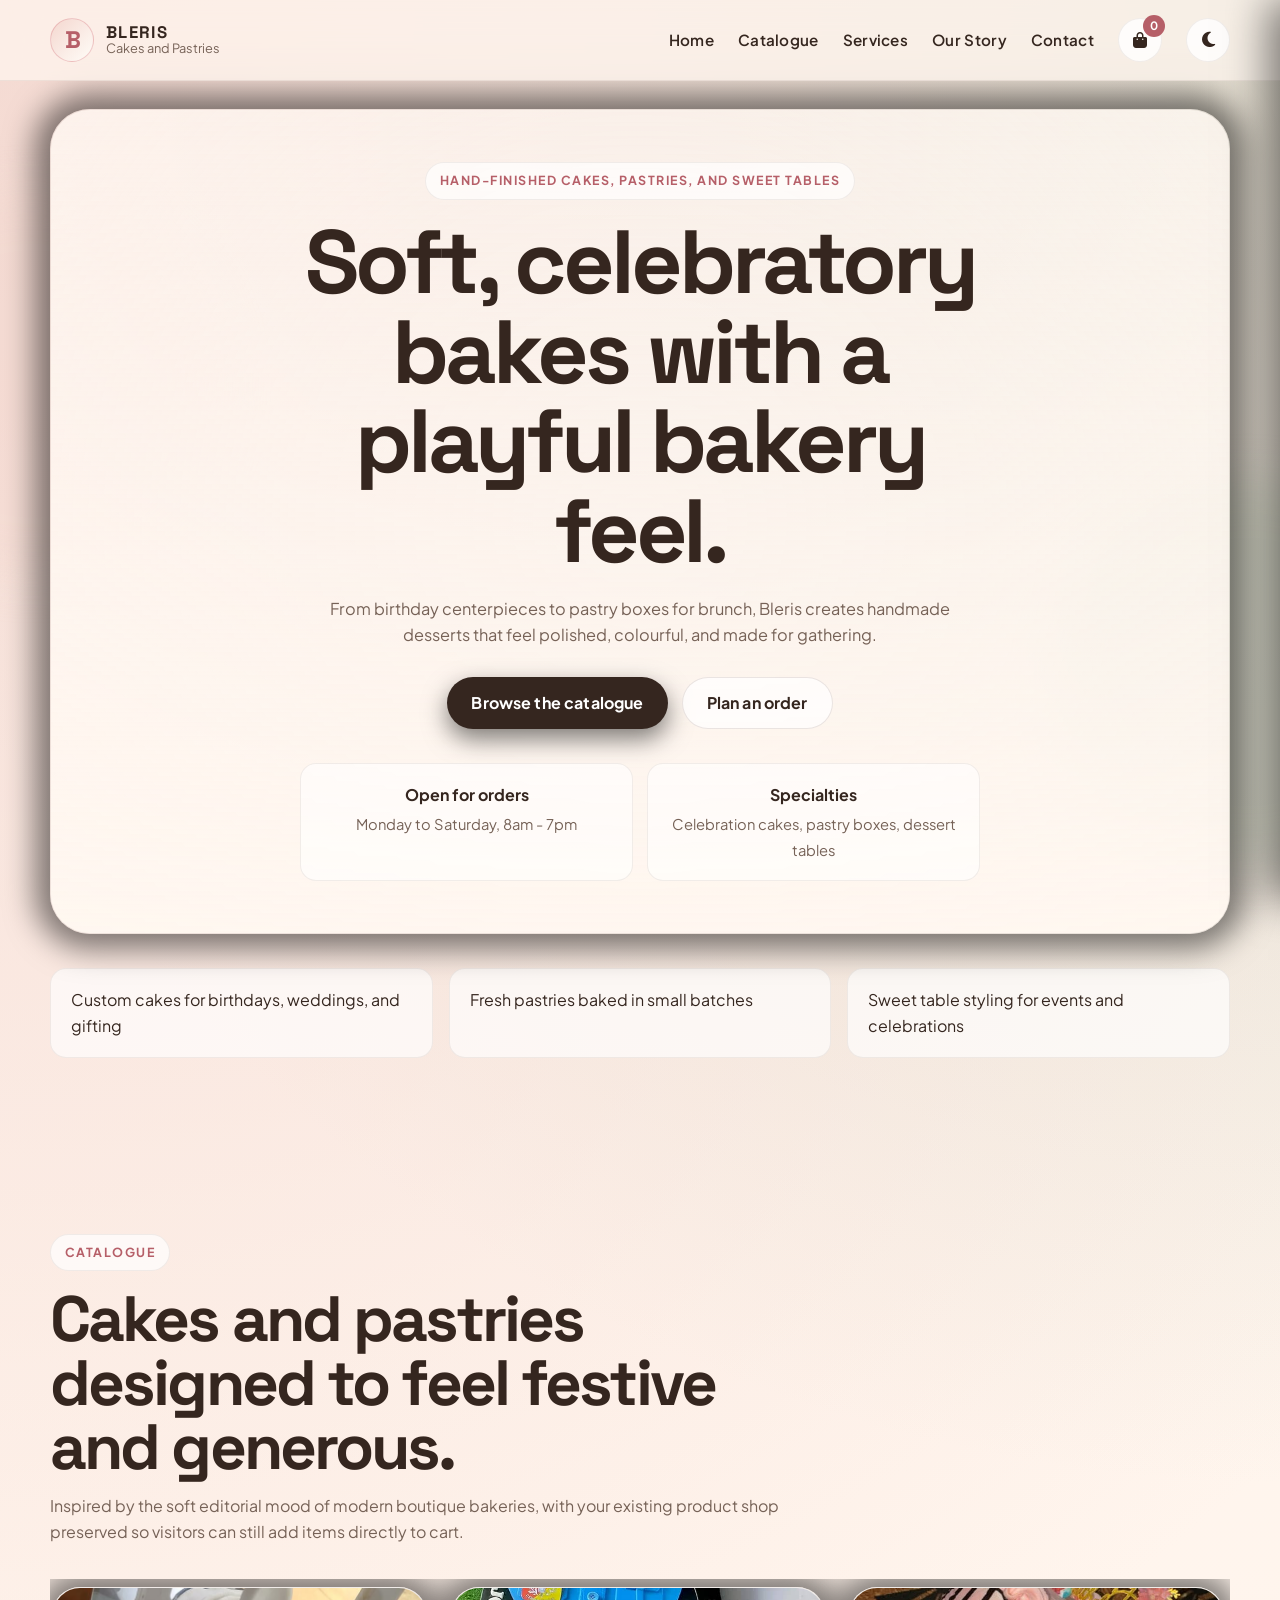
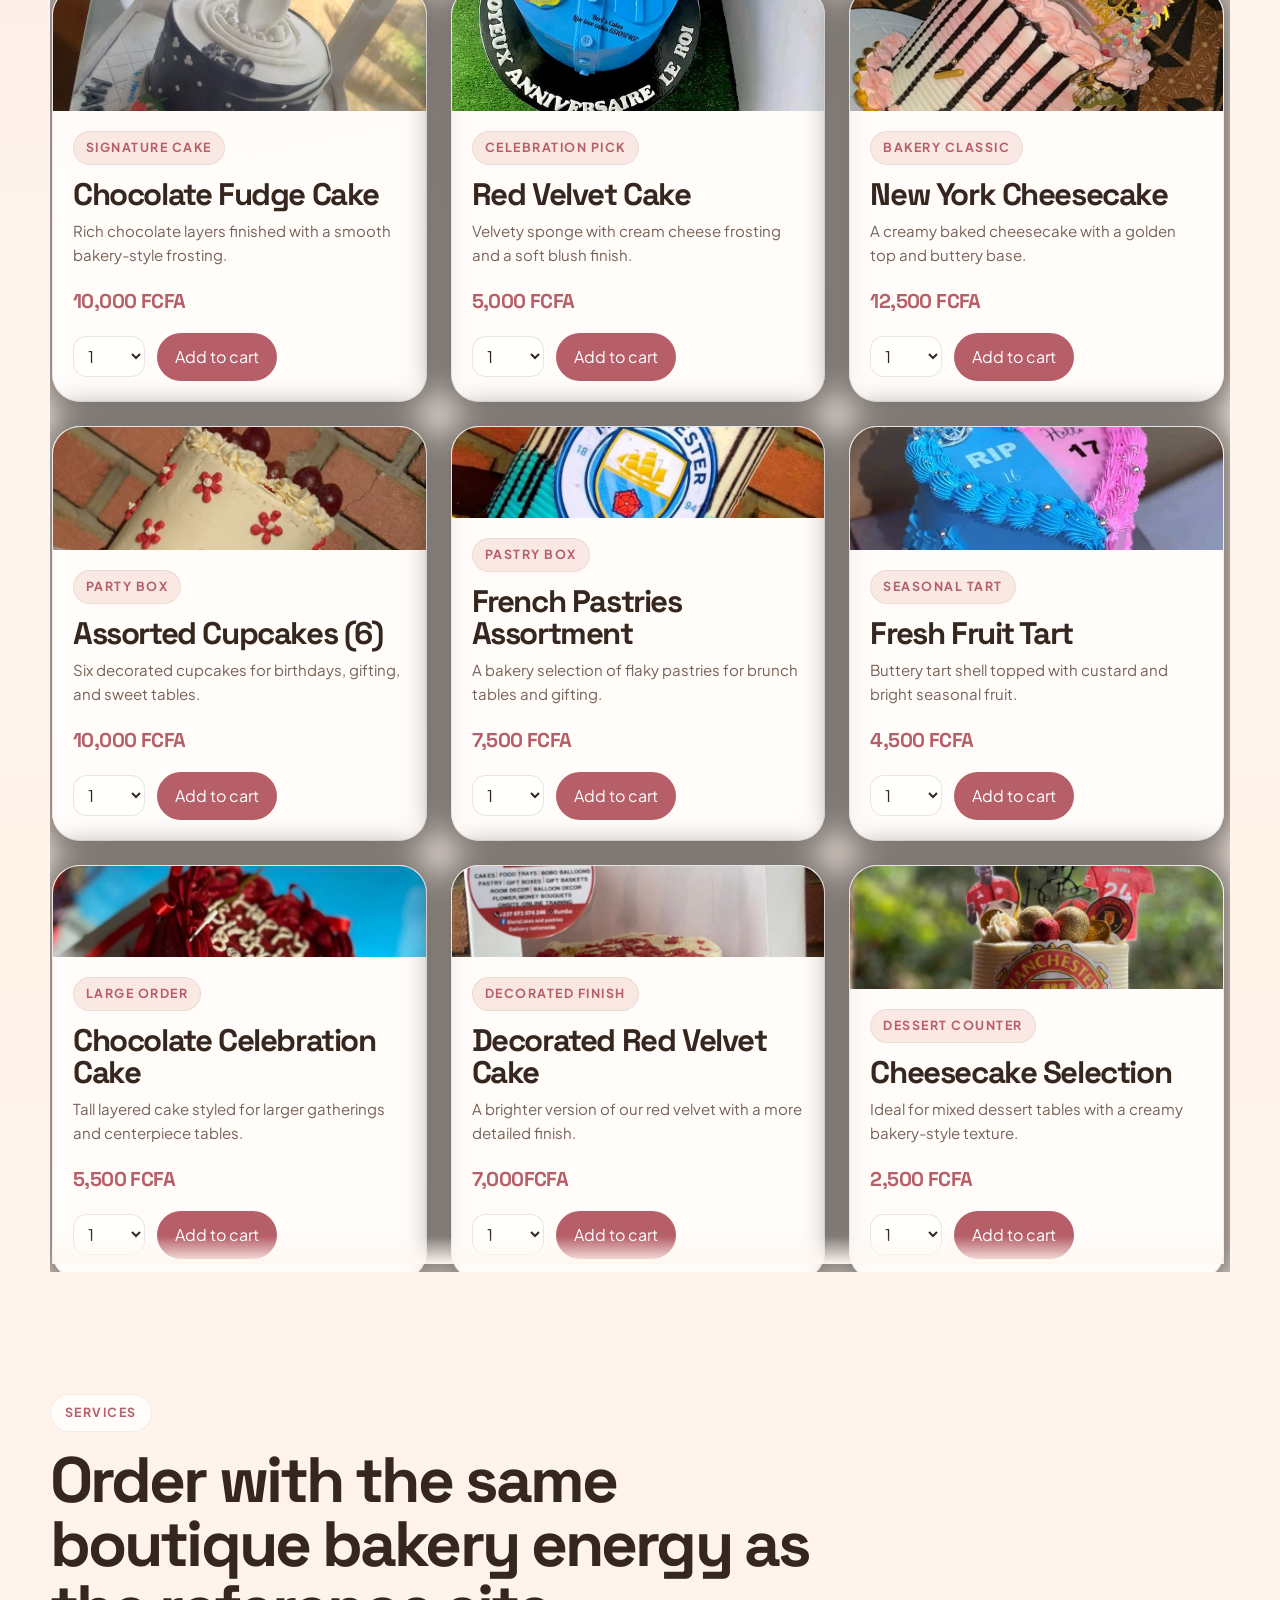
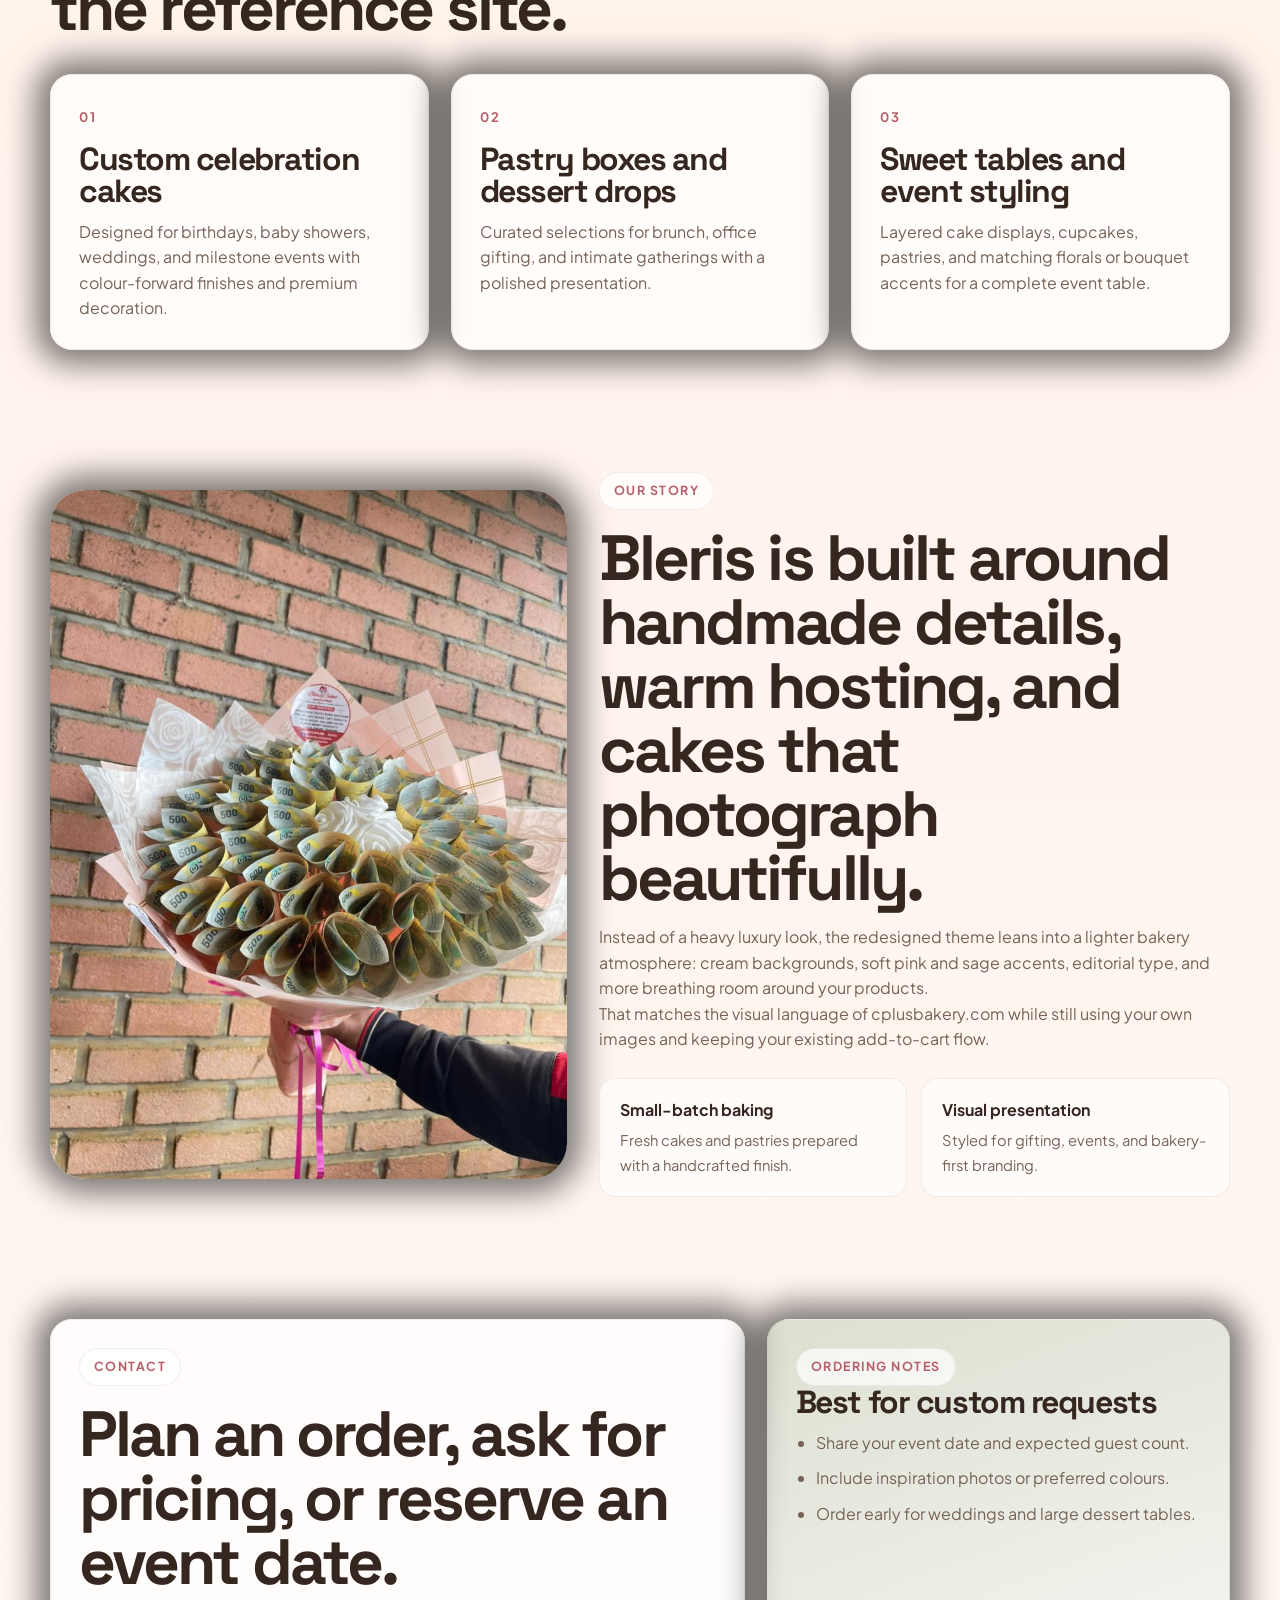
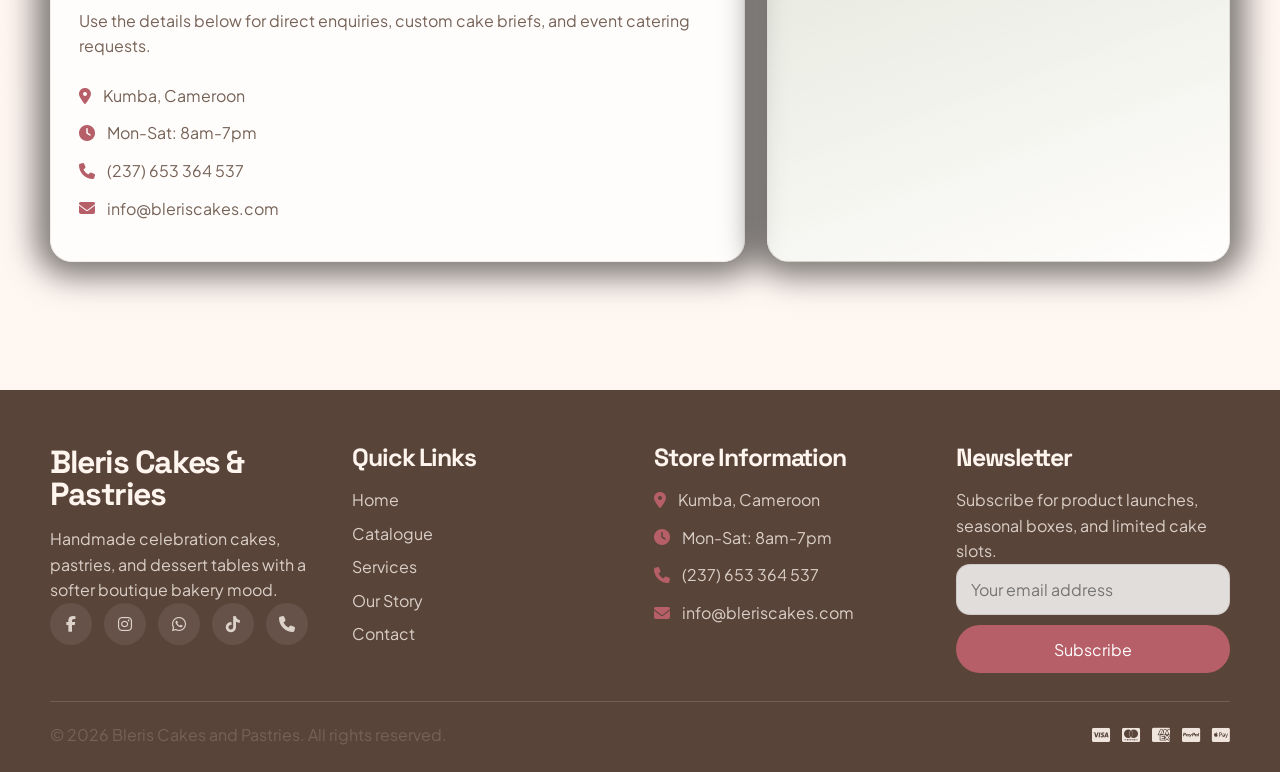
==== commit 8ab434c2: "Refine dark theme and update storefront pricing" ====
--- a/index.html
+++ b/index.html
@@ -7,7 +7,7 @@
     <title>Bleris Cakes and Pastries</title>
     <link rel="preconnect" href="https://fonts.googleapis.com">
     <link rel="preconnect" href="https://fonts.gstatic.com" crossorigin>
-    <link href="https://fonts.googleapis.com/css2?family=Cormorant+Garamond:wght@500;600;700&family=Manrope:wght@400;500;600;700&display=swap" rel="stylesheet">
+    <link href="https://fonts.googleapis.com/css2?family=Plus+Jakarta+Sans:wght@400;500;600;700;800&family=Space+Grotesk:wght@500;700&display=swap" rel="stylesheet">
     <link rel="stylesheet" href="https://cdnjs.cloudflare.com/ajax/libs/font-awesome/6.4.0/css/all.min.css">
     <link rel="stylesheet" href="style.css">
 </head>
@@ -36,6 +36,11 @@
                     <i class="fas fa-shopping-bag"></i>
                     <span class="cart-count">0</span>
                 </li>
+                <li>
+                    <button class="theme-toggle" id="themeToggle" aria-label="Toggle dark mode" tabindex="0">
+                        <i class="fas fa-moon"></i>
+                    </button>
+                </li>
             </ul>
 
             <button class="menu-toggle" type="button" aria-label="Toggle navigation">
@@ -114,7 +119,7 @@
                                     <p class="product-tag">Signature cake</p>
                                     <h3 class="product-title">Chocolate Fudge Cake</h3>
                                     <p class="product-copy">Rich chocolate layers finished with a smooth bakery-style frosting.</p>
-                                    <p class="product-price">$20.99</p>
+                                    <p class="product-price">10,000 FCFA</p>
                                     <div class="product-actions">
                                         <select class="quantity-select" aria-label="Select quantity for Chocolate Fudge Cake"><option value="1">1</option><option value="2">2</option><option value="3">3</option><option value="4">4</option><option value="5">5</option></select>
                                         <button class="btn-add-to-cart" data-id="1" data-name="Chocolate Fudge Cake" data-price="24.99" data-image="cake2.jpeg">Add to cart</button>
@@ -128,7 +133,7 @@
                                     <p class="product-tag">Celebration pick</p>
                                     <h3 class="product-title">Red Velvet Cake</h3>
                                     <p class="product-copy">Velvety sponge with cream cheese frosting and a soft blush finish.</p>
-                                    <p class="product-price">$28.99</p>
+                                    <p class="product-price">5,000 FCFA</p>
                                     <div class="product-actions">
                                         <select class="quantity-select" aria-label="Select quantity for Red Velvet Cake"><option value="1">1</option><option value="2">2</option><option value="3">3</option><option value="4">4</option><option value="5">5</option></select>
                                         <button class="btn-add-to-cart" data-id="2" data-name="Red Velvet Cake" data-price="28.99" data-image="cake3.jpeg">Add to cart</button>
@@ -142,7 +147,7 @@
                                     <p class="product-tag">Bakery classic</p>
                                     <h3 class="product-title">New York Cheesecake</h3>
                                     <p class="product-copy">A creamy baked cheesecake with a golden top and buttery base.</p>
-                                    <p class="product-price">$22.99</p>
+                                    <p class="product-price">12,500 FCFA</p>
                                     <div class="product-actions">
                                         <select class="quantity-select" aria-label="Select quantity for New York Cheesecake"><option value="1">1</option><option value="2">2</option><option value="3">3</option><option value="4">4</option><option value="5">5</option></select>
                                         <button class="btn-add-to-cart" data-id="3" data-name="New York Cheesecake" data-price="22.99" data-image="cake4.jpeg">Add to cart</button>
@@ -156,7 +161,7 @@
                                     <p class="product-tag">Party box</p>
                                     <h3 class="product-title">Assorted Cupcakes (6)</h3>
                                     <p class="product-copy">Six decorated cupcakes for birthdays, gifting, and sweet tables.</p>
-                                    <p class="product-price">$18.99</p>
+                                    <p class="product-price">10,000 FCFA</p>
                                     <div class="product-actions">
                                         <select class="quantity-select" aria-label="Select quantity for Assorted Cupcakes"><option value="1">1</option><option value="2">2</option><option value="3">3</option><option value="4">4</option><option value="5">5</option></select>
                                         <button class="btn-add-to-cart" data-id="4" data-name="Assorted Cupcakes (6)" data-price="18.99" data-image="cake1.jpeg">Add to cart</button>
@@ -170,7 +175,7 @@
                                     <p class="product-tag">Pastry box</p>
                                     <h3 class="product-title">French Pastries Assortment</h3>
                                     <p class="product-copy">A bakery selection of flaky pastries for brunch tables and gifting.</p>
-                                    <p class="product-price">$26.99</p>
+                                    <p class="product-price">7,500 FCFA</p>
                                     <div class="product-actions">
                                         <select class="quantity-select" aria-label="Select quantity for French Pastries Assortment"><option value="1">1</option><option value="2">2</option><option value="3">3</option><option value="4">4</option><option value="5">5</option></select>
                                         <button class="btn-add-to-cart" data-id="5" data-name="French Pastries Assortment" data-price="26.99" data-image="cake5.jpeg">Add to cart</button>
@@ -184,7 +189,7 @@
                                     <p class="product-tag">Seasonal tart</p>
                                     <h3 class="product-title">Fresh Fruit Tart</h3>
                                     <p class="product-copy">Buttery tart shell topped with custard and bright seasonal fruit.</p>
-                                    <p class="product-price">$20.99</p>
+                                    <p class="product-price">4,500 FCFA</p>
                                     <div class="product-actions">
                                         <select class="quantity-select" aria-label="Select quantity for Fresh Fruit Tart"><option value="1">1</option><option value="2">2</option><option value="3">3</option><option value="4">4</option><option value="5">5</option></select>
                                         <button class="btn-add-to-cart" data-id="6" data-name="Fresh Fruit Tart" data-price="20.99" data-image="cake6.jpeg">Add to cart</button>
@@ -198,7 +203,7 @@
                                     <p class="product-tag">Large order</p>
                                     <h3 class="product-title">Chocolate Celebration Cake</h3>
                                     <p class="product-copy">Tall layered cake styled for larger gatherings and centerpiece tables.</p>
-                                    <p class="product-price">$54.99</p>
+                                    <p class="product-price">5,500 FCFA</p>
                                     <div class="product-actions">
                                         <select class="quantity-select" aria-label="Select quantity for Chocolate Celebration Cake"><option value="1">1</option><option value="2">2</option><option value="3">3</option><option value="4">4</option><option value="5">5</option></select>
                                         <button class="btn-add-to-cart" data-id="7" data-name="Chocolate Celebration Cake" data-price="54.99" data-image="cake7.jpeg">Add to cart</button>
@@ -212,7 +217,7 @@
                                     <p class="product-tag">Decorated finish</p>
                                     <h3 class="product-title">Decorated Red Velvet Cake</h3>
                                     <p class="product-copy">A brighter version of our red velvet with a more detailed finish.</p>
-                                    <p class="product-price">$32.99</p>
+                                    <p class="product-price">7,000FCFA</p>
                                     <div class="product-actions">
                                         <select class="quantity-select" aria-label="Select quantity for Decorated Red Velvet Cake"><option value="1">1</option><option value="2">2</option><option value="3">3</option><option value="4">4</option><option value="5">5</option></select>
                                         <button class="btn-add-to-cart" data-id="8" data-name="Decorated Red Velvet Cake" data-price="32.99" data-image="cake10.jpeg">Add to cart</button>
@@ -226,7 +231,7 @@
                                     <p class="product-tag">Dessert counter</p>
                                     <h3 class="product-title">Cheesecake Selection</h3>
                                     <p class="product-copy">Ideal for mixed dessert tables with a creamy bakery-style texture.</p>
-                                    <p class="product-price">$22.99</p>
+                                    <p class="product-price">2,500 FCFA</p>
                                     <div class="product-actions">
                                         <select class="quantity-select" aria-label="Select quantity for Cheesecake Selection"><option value="1">1</option><option value="2">2</option><option value="3">3</option><option value="4">4</option><option value="5">5</option></select>
                                         <button class="btn-add-to-cart" data-id="9" data-name="Cheesecake Selection" data-price="22.99" data-image="cake11.jpeg">Add to cart</button>
@@ -240,7 +245,7 @@
                                     <p class="product-tag">Mini sweets</p>
                                     <h3 class="product-title">Assorted Cupcakes Deluxe</h3>
                                     <p class="product-copy">A brighter cupcake collection for showers, birthdays, and gifting.</p>
-                                    <p class="product-price">$18.99</p>
+                                    <p class="product-price">18,000 FCFA</p>
                                     <div class="product-actions">
                                         <select class="quantity-select" aria-label="Select quantity for Assorted Cupcakes Deluxe"><option value="1">1</option><option value="2">2</option><option value="3">3</option><option value="4">4</option><option value="5">5</option></select>
                                         <button class="btn-add-to-cart" data-id="10" data-name="Assorted Cupcakes Deluxe" data-price="18.99" data-image="cake12.jpeg">Add to cart</button>
@@ -254,7 +259,7 @@
                                     <p class="product-tag">Morning table</p>
                                     <h3 class="product-title">French Pastries Assortment</h3>
                                     <p class="product-copy">Perfect for weekend hosting, office treats, and brunch displays.</p>
-                                    <p class="product-price">$26.99</p>
+                                    <p class="product-price">15,000 FCFA</p>
                                     <div class="product-actions">
                                         <select class="quantity-select" aria-label="Select quantity for French Pastries Assortment second item"><option value="1">1</option><option value="2">2</option><option value="3">3</option><option value="4">4</option><option value="5">5</option></select>
                                         <button class="btn-add-to-cart" data-id="11" data-name="French Pastries Assortment" data-price="26.99" data-image="cake13.jpeg">Add to cart</button>
@@ -268,7 +273,7 @@
                                     <p class="product-tag">Fresh finish</p>
                                     <h3 class="product-title">Fresh Fruit Tart</h3>
                                     <p class="product-copy">A colourful tart that fits the lighter, fruit-forward bakery mood.</p>
-                                    <p class="product-price">$20.99</p>
+                                    <p class="product-price">10,500 FCFA</p>
                                     <div class="product-actions">
                                         <select class="quantity-select" aria-label="Select quantity for Fresh Fruit Tart second item"><option value="1">1</option><option value="2">2</option><option value="3">3</option><option value="4">4</option><option value="5">5</option></select>
                                         <button class="btn-add-to-cart" data-id="12" data-name="Fresh Fruit Tart" data-price="20.99" data-image="cake14.jpeg">Add to cart</button>
@@ -343,7 +348,7 @@
             <button class="close-cart" id="closeCart" type="button">&times;</button>
         </div>
         <div class="cart-items" id="cartItems"><p class="empty-cart-message">Your cart is empty</p></div>
-        <div class="cart-total" id="cartTotal">Total: $0.00</div>
+        <div class="cart-total" id="cartTotal">Total: 0.00 FCFA</div>
         <div class="checkout-form">
             <h3>Customer Information</h3>
             <div class="form-group"><label for="name">Full Name</label><input type="text" id="name" required></div>
--- a/style.css
+++ b/style.css
@@ -1,428 +1,588 @@
 :root {
-    --bg: #fff7f0;
-    --bg-soft: #f6eadf;
-    --surface: rgba(255, 250, 245, 0.88);
-    --surface-strong: #fffdf9;
-    --text: #35261f;
-    --muted: #766257;
-    --line: rgba(84, 53, 41, 0.12);
-    --accent: #d9868d;
-    --accent-deep: #b65f68;
-    --accent-soft: #f4d7cf;
-    --sage: #b9c9b1;
-    --sage-deep: #72896a;
-    --shadow: 0 24px 60px rgba(87, 58, 46, 0.12);
-    --radius-lg: 32px;
-    --radius-md: 22px;
-    --radius-sm: 16px;
-    --nav-height: 88px;
+  --font-body: "Plus Jakarta Sans", sans-serif;
+  --font-display: "Space Grotesk", sans-serif;
+  --bg: #fff7f0;
+  --bg-soft: #f6eadf;
+  --surface: rgba(255, 250, 245, 0.88);
+  --surface-strong: #fffdf9;
+  --text: #35261f;
+  --muted: #766257;
+  --line: rgba(84, 53, 41, 0.12);
+  --accent: #d9868d;
+  --accent-deep: #b65f68;
+  --accent-soft: #f4d7cf;
+  --sage: #b9c9b1;
+  --sage-deep: #72896a;
+  --shadow: 0 0 30px 15px rgba(0, 0, 0, 0.5);
+  --radius-lg: 32px;
+  --radius-md: 22px;
+  --radius-sm: 16px;
+  --nav-height: 88px;
+}
+
+body.dark-mode {
+  --bg: #08111f;
+  --bg-soft: #0d1a2d;
+  --surface: rgba(11, 21, 37, 0.88);
+  --surface-strong: #101d31;
+  --text: #f3f8ff;
+  --muted: #97a8c4;
+  --line: rgba(118, 160, 223, 0.18);
+  --accent: #68a4ff;
+  --accent-deep: #4f8fff;
+  --accent-soft: rgba(79, 143, 255, 0.14);
+  --sage: #ace04b;
+  --sage-deep: #6c8162;
+  --shadow: 0 24px 70px rgba(2, 8, 20, 0.48);
 }
 
 * {
-    margin: 0;
-    padding: 0;
-    box-sizing: border-box;
+  margin: 0;
+  padding: 0;
+  box-sizing: border-box;
 }
 
 html {
-    scroll-behavior: smooth;
+  scroll-behavior: smooth;
 }
 
 body {
-    position: relative;
-    min-height: 100vh;
-    background:
-        radial-gradient(circle at top left, rgba(244, 215, 207, 0.9), transparent 34%),
-        radial-gradient(circle at top right, rgba(185, 201, 177, 0.55), transparent 26%),
-        linear-gradient(180deg, #fff8f2 0%, #fff3ea 45%, #fff7f3 100%);
-    color: var(--text);
-    font-family: 'Manrope', sans-serif;
-    line-height: 1.6;
+  position: relative;
+  min-height: 100vh;
+  background:
+    radial-gradient(
+      circle at top left,
+      rgba(244, 215, 207, 0.9),
+      transparent 34%
+    ),
+    radial-gradient(
+      circle at top right,
+      rgba(185, 201, 177, 0.55),
+      transparent 26%
+    ),
+    linear-gradient(180deg, #fff8f2 0%, #fff3ea 45%, #fff7f3 100%);
+  color: var(--text);
+  font-family: var(--font-body);
+  line-height: 1.6;
+  transition:
+    background 0.3s ease,
+    color 0.3s ease;
+}
+
+body.dark-mode {
+  background:
+    radial-gradient(circle at top left, rgba(51, 112, 255, 0.18), transparent 32%),
+    radial-gradient(
+      circle at top right,
+      rgba(23, 198, 170, 0.12),
+      transparent 28%
+    ),
+    linear-gradient(180deg, #050b15 0%, #091321 44%, #0c1829 100%);
 }
 
 img {
-    display: block;
-    max-width: 100%;
+  display: block;
+  max-width: 100%;
 }
 
 button,
 input,
 select,
 textarea {
-    font: inherit;
+  font: inherit;
 }
 
 a {
-    color: inherit;
-    text-decoration: none;
+  color: inherit;
+  text-decoration: none;
 }
 
 ul {
-    list-style: none;
+  list-style: none;
 }
 
 .page-blur {
-    position: fixed;
-    width: 24rem;
-    height: 24rem;
-    border-radius: 999px;
-    filter: blur(24px);
-    opacity: 0.45;
-    pointer-events: none;
-    z-index: -1;
+  position: fixed;
+  width: 24rem;
+  height: 24rem;
+  border-radius: 999px;
+  filter: blur(24px);
+  opacity: 0.45;
+  pointer-events: none;
+  z-index: -1;
 }
 
 .page-blur-left {
-    left: -10rem;
-    top: 12rem;
-    background: rgba(244, 215, 207, 0.8);
+  left: -10rem;
+  top: 12rem;
+  background: rgba(244, 215, 207, 0.8);
 }
 
 .page-blur-right {
-    right: -10rem;
-    top: 30rem;
-    background: rgba(185, 201, 177, 0.7);
+  right: -10rem;
+  top: 30rem;
+  background: rgba(185, 201, 177, 0.7);
 }
 
 .container {
-    width: min(1180px, calc(100% - 32px));
-    margin: 0 auto;
+  width: min(1180px, calc(100% - 32px));
+  margin: 0 auto;
 }
 
 section {
-    padding: 88px 0;
+  padding: 88px 0;
 }
 
 h1,
 h2,
 h3,
 h4 {
-    font-family: 'Cormorant Garamond', serif;
-    font-weight: 600;
-    line-height: 0.98;
-    letter-spacing: -0.03em;
+  font-family: var(--font-display);
+  font-weight: 700;
+  line-height: 1;
+  letter-spacing: -0.045em;
 }
 
 p {
-    color: var(--muted);
+  color: var(--muted);
 }
 
 nav {
-    position: sticky;
-    top: 0;
-    z-index: 1000;
-    padding: 18px 0;
-    backdrop-filter: blur(18px);
-    background: rgba(255, 247, 240, 0.7);
-    border-bottom: 1px solid rgba(84, 53, 41, 0.08);
+  position: sticky;
+  top: 0;
+  z-index: 1000;
+  padding: 18px 0;
+  backdrop-filter: blur(18px);
+  background: rgba(255, 247, 240, 0.7);
+  border-bottom: 1px solid rgba(84, 53, 41, 0.08);
 }
 
 .nav-shell {
-    display: flex;
-    align-items: center;
-    justify-content: space-between;
-    gap: 24px;
+  display: flex;
+  align-items: center;
+  justify-content: space-between;
+  gap: 24px;
 }
 
 .logo {
-    display: inline-flex;
-    align-items: center;
-    gap: 12px;
+  display: inline-flex;
+  align-items: center;
+  gap: 12px;
 }
 
 .logo-mark {
-    width: 44px;
-    height: 44px;
-    display: grid;
-    place-items: center;
-    border-radius: 50%;
-    background: linear-gradient(135deg, var(--accent-soft), #fffdf8);
-    border: 1px solid rgba(217, 134, 141, 0.4);
-    font-family: 'Cormorant Garamond', serif;
-    font-size: 1.6rem;
-    color: var(--accent-deep);
+  width: 44px;
+  height: 44px;
+  display: grid;
+  place-items: center;
+  border-radius: 50%;
+  background: linear-gradient(135deg, var(--accent-soft), #fffdf8);
+  border: 1px solid rgba(217, 134, 141, 0.4);
+  font-family: var(--font-display);
+  font-size: 1.5rem;
+  font-weight: 700;
+  letter-spacing: -0.05em;
+  color: var(--accent-deep);
 }
 
 .logo-text {
-    display: flex;
-    flex-direction: column;
-    line-height: 1.05;
+  display: flex;
+  flex-direction: column;
+  line-height: 1.05;
 }
 
 .logo-text strong {
-    font-size: 1.05rem;
-    letter-spacing: 0.04em;
-    text-transform: uppercase;
+  font-size: 1.05rem;
+  font-family: var(--font-display);
+  font-weight: 700;
+  letter-spacing: 0.08em;
+  text-transform: uppercase;
 }
 
 .logo-text span:last-child {
-    font-size: 0.8rem;
-    color: var(--muted);
+  font-size: 0.8rem;
+  color: var(--muted);
 }
 
 .nav-links {
-    display: flex;
-    align-items: center;
-    gap: 24px;
+  display: flex;
+  align-items: center;
+  gap: 24px;
 }
 
 .nav-links a {
-    font-size: 0.95rem;
-    color: var(--text);
-    transition: color 0.2s ease;
+  font-size: 0.95rem;
+  font-weight: 600;
+  letter-spacing: 0.02em;
+  color: var(--text);
+  transition: color 0.2s ease;
 }
 
 .nav-links a:hover,
 .nav-links a:focus-visible {
-    color: var(--accent-deep);
+  color: var(--accent-deep);
 }
 
 .menu-toggle {
-    display: none;
-    border: 0;
-    background: transparent;
-    font-size: 1.3rem;
-    color: var(--text);
-    cursor: pointer;
+  display: none;
+  border: 0;
+  background: transparent;
+  font-size: 1.3rem;
+  color: var(--text);
+  cursor: pointer;
 }
 
 .cart-icon {
-    position: relative;
-    width: 44px;
-    height: 44px;
-    display: grid;
-    place-items: center;
-    border-radius: 50%;
-    background: rgba(255, 255, 255, 0.8);
-    border: 1px solid rgba(84, 53, 41, 0.08);
-    cursor: pointer;
+  position: relative;
+  width: 44px;
+  height: 44px;
+  display: grid;
+  place-items: center;
+  border-radius: 50%;
+  background: rgba(255, 255, 255, 0.8);
+  border: 1px solid rgba(84, 53, 41, 0.08);
+  cursor: pointer;
 }
 
 .cart-count {
-    position: absolute;
-    top: -4px;
-    right: -4px;
-    min-width: 22px;
-    height: 22px;
-    padding: 0 5px;
-    display: grid;
-    place-items: center;
-    border-radius: 999px;
-    background: var(--accent-deep);
-    color: #fff;
-    font-size: 0.72rem;
-    font-weight: 700;
+  position: absolute;
+  top: -4px;
+  right: -4px;
+  min-width: 22px;
+  height: 22px;
+  padding: 0 5px;
+  display: grid;
+  place-items: center;
+  border-radius: 999px;
+  background: var(--accent-deep);
+  color: #fff;
+  font-size: 0.72rem;
+  font-weight: 700;
+}
+
+.theme-toggle {
+  width: 44px;
+  height: 44px;
+  display: grid;
+  place-items: center;
+  border-radius: 50%;
+  background: rgba(255, 255, 255, 0.8);
+  border: 1px solid rgba(84, 53, 41, 0.08);
+  cursor: pointer;
+  transition:
+    background 0.2s ease,
+    color 0.2s ease;
+}
+
+.theme-toggle:hover,
+.theme-toggle:focus-visible {
+  background: #fff;
+}
+
+.theme-toggle i {
+  font-size: 1.1rem;
+  color: var(--text);
+}
+
+body.dark-mode .theme-toggle i:before {
+  content: "\f185"; /* sun icon */
+}
+
+/* Dark mode card backgrounds */
+body.dark-mode .product-card,
+body.dark-mode .service-card,
+body.dark-mode .contact-card {
+  background: rgba(26, 26, 26, 0.72);
+  border-color: rgba(255, 255, 255, 0.08);
 }
 
 .hero-section {
-    padding-top: 28px;
+  padding-top: 28px;
 }
 
 .hero {
-    position: relative;
-    min-height: calc(100vh - 132px);
-    display: flex;
-    align-items: center;
-    justify-content: center;
-    overflow: hidden;
-    padding: 52px 28px;
-    border-radius: 40px;
-    background: rgba(255, 252, 249, 0.42);
-    border: 1px solid rgba(84, 53, 41, 0.08);
-    box-shadow: var(--shadow);
+  position: relative;
+  min-height: calc(100vh - 132px);
+  display: flex;
+  align-items: center;
+  justify-content: center;
+  overflow: hidden;
+  padding: 52px 28px;
+  border-radius: 40px;
+  background: rgba(255, 252, 249, 0.42);
+  border: 1px solid rgba(84, 53, 41, 0.08);
+  box-shadow: var(--shadow);
+}
+
+body.dark-mode .hero {
+  background: linear-gradient(
+    180deg,
+    rgba(10, 10, 10, 0.32),
+    rgba(18, 18, 18, 0.24)
+  );
+  border-color: rgba(255, 255, 255, 0.08);
+  box-shadow: 0 24px 70px rgba(0, 0, 0, 0.48);
 }
 
 .hero-content {
-    position: relative;
-    z-index: 2;
-    width: min(760px, 100%);
-    text-align: center;
+  position: relative;
+  z-index: 2;
+  width: min(760px, 100%);
+  text-align: center;
+}
+
+body.dark-mode .hero-content {
+  text-shadow: 0 8px 30px rgba(0, 0, 0, 0.42);
 }
 
 .hero-eyebrow,
 .section-label,
 .product-tag {
-    display: inline-flex;
-    align-items: center;
-    gap: 8px;
-    padding: 8px 14px;
-    border-radius: 999px;
-    background: rgba(255, 255, 255, 0.7);
-    border: 1px solid rgba(84, 53, 41, 0.08);
-    font-size: 0.78rem;
-    letter-spacing: 0.12em;
-    text-transform: uppercase;
-    color: var(--accent-deep);
+  display: inline-flex;
+  align-items: center;
+  gap: 8px;
+  padding: 8px 14px;
+  border-radius: 999px;
+  background: rgba(255, 255, 255, 0.7);
+  border: 1px solid rgba(84, 53, 41, 0.08);
+  font-size: 0.78rem;
+  font-weight: 700;
+  letter-spacing: 0.12em;
+  text-transform: uppercase;
+  color: var(--accent-deep);
 }
 
 .hero-content h1 {
-    margin: 18px 0 20px;
-    font-size: clamp(3.3rem, 7vw, 6.2rem);
+  margin: 18px 0 20px;
+  font-size: clamp(3.3rem, 7vw, 6.2rem);
 }
 
 .hero-content > p:last-of-type {
-    max-width: 52ch;
-    margin-inline: auto;
-    font-size: 1.02rem;
+  max-width: 52ch;
+  margin-inline: auto;
+  font-size: 1.02rem;
+}
+
+body.dark-mode .hero-content > p:last-of-type {
+  color: rgba(255, 255, 255, 0.8);
 }
 
 .hero-actions {
-    display: flex;
-    flex-wrap: wrap;
-    justify-content: center;
-    gap: 14px;
-    margin: 28px 0 34px;
+  display: flex;
+  flex-wrap: wrap;
+  justify-content: center;
+  gap: 14px;
+  margin: 28px 0 34px;
 }
 
 .btn {
-    display: inline-flex;
-    align-items: center;
-    justify-content: center;
-    min-height: 52px;
-    padding: 0 24px;
-    border: 0;
-    border-radius: 999px;
-    background: var(--text);
-    color: #fff;
-    cursor: pointer;
-    transition: transform 0.2s ease, background 0.2s ease, box-shadow 0.2s ease;
-    box-shadow: 0 10px 24px rgba(53, 38, 31, 0.12);
+  display: inline-flex;
+  align-items: center;
+  justify-content: center;
+  min-height: 52px;
+  padding: 0 24px;
+  border: 0;
+  border-radius: 999px;
+  background: var(--text);
+  color: #fff;
+  font-weight: 700;
+  letter-spacing: 0.01em;
+  cursor: pointer;
+  transition:
+    transform 0.2s ease,
+    background 0.2s ease,
+    box-shadow 0.2s ease;
+  box-shadow: 0 10px 24px rgba(0, 0, 0, 0.5);
 }
 
 .btn:hover,
 .btn:focus-visible {
-    transform: translateY(-2px);
-    background: #241914;
+  transform: translateY(-2px);
+  background: #241914;
 }
 
 .btn-secondary {
-    background: rgba(255, 255, 255, 0.72);
-    color: var(--text);
-    border: 1px solid rgba(84, 53, 41, 0.12);
-    box-shadow: none;
+  background: rgba(255, 255, 255, 0.72);
+  color: var(--text);
+  border: 1px solid rgba(84, 53, 41, 0.12);
+  box-shadow: none;
+}
+
+body.dark-mode .btn-secondary {
+  background: rgba(255, 255, 255, 0.08);
+  color: #f4f1ee;
+  border-color: rgba(255, 255, 255, 0.12);
 }
 
 .btn-secondary:hover,
 .btn-secondary:focus-visible {
-    background: rgba(255, 255, 255, 0.95);
+  background: rgba(255, 255, 255, 0.95);
+}
+
+body.dark-mode .btn-secondary:hover,
+body.dark-mode .btn-secondary:focus-visible {
+  background: rgba(255, 255, 255, 0.14);
 }
 
 .hero-notes {
-    display: grid;
-    grid-template-columns: repeat(2, minmax(0, 1fr));
-    gap: 14px;
-    max-width: 680px;
-    margin: 0 auto;
+  display: grid;
+  grid-template-columns: repeat(2, minmax(0, 1fr));
+  gap: 14px;
+  max-width: 680px;
+  margin: 0 auto;
 }
 
 .hero-notes div,
 .about-points div {
-    padding: 18px 20px;
-    border-radius: var(--radius-sm);
-    background: rgba(255, 255, 255, 0.58);
-    border: 1px solid rgba(84, 53, 41, 0.08);
+  padding: 18px 20px;
+  border-radius: var(--radius-sm);
+  background: rgba(255, 255, 255, 0.58);
+  border: 1px solid rgba(84, 53, 41, 0.08);
+}
+
+body.dark-mode .hero-notes div {
+  background: rgba(12, 12, 12, 0.5);
+  border-color: rgba(255, 255, 255, 0.08);
+  backdrop-filter: blur(14px);
 }
 
 .hero-notes strong,
 .about-points strong {
-    display: block;
-    margin-bottom: 4px;
-    color: var(--text);
+  display: block;
+  margin-bottom: 4px;
+  color: var(--text);
 }
 
 .hero-notes span,
 .about-points span {
-    color: var(--muted);
-    font-size: 0.92rem;
+  color: var(--muted);
+  font-size: 0.92rem;
 }
 
 .hero-stage {
-    position: absolute;
-    inset: 0;
-    overflow: hidden;
+  position: absolute;
+  inset: 0;
+  overflow: hidden;
 }
 
 .hero-stage-wash {
-    position: absolute;
-    inset: 0;
-    background:
-        linear-gradient(180deg, rgba(255, 247, 240, 0.2) 0%, rgba(255, 247, 240, 0.74) 78%, rgba(255, 247, 240, 0.9) 100%),
-        radial-gradient(circle at center, rgba(255, 255, 255, 0.1), rgba(255, 247, 240, 0.22) 48%, rgba(255, 247, 240, 0.55) 100%);
-    z-index: 1;
+  position: absolute;
+  inset: 0;
+  background:
+    linear-gradient(
+      180deg,
+      rgba(255, 247, 240, 0.2) 0%,
+      rgba(255, 247, 240, 0.74) 78%,
+      rgba(255, 247, 240, 0.9) 100%
+    ),
+    radial-gradient(
+      circle at center,
+      rgba(255, 255, 255, 0.1),
+      rgba(255, 247, 240, 0.22) 48%,
+      rgba(255, 247, 240, 0.55) 100%
+    );
+  z-index: 1;
+}
+
+body.dark-mode .hero-stage-wash {
+  background:
+    linear-gradient(
+      180deg,
+      rgba(6, 6, 6, 0.08) 0%,
+      rgba(10, 10, 10, 0.2) 54%,
+      rgba(10, 10, 10, 0.42) 100%
+    ),
+    radial-gradient(
+      circle at center,
+      rgba(255, 255, 255, 0.04),
+      rgba(10, 10, 10, 0.12) 44%,
+      rgba(8, 8, 8, 0.28) 100%
+    );
 }
 
 .hero-slide {
-    position: absolute;
-    inset: 0;
+  position: absolute;
+  inset: 0;
+  opacity: 0;
+  transform: translateX(12%) scale(1.08);
+  animation: heroSlideShow 20s ease-in-out infinite;
+}
+
+.hero-slide img {
+  width: 100%;
+  height: 100%;
+  object-fit: cover;
+  filter: saturate(0.98) contrast(0.98);
+}
+
+body.dark-mode .hero-slide img {
+  filter: brightness(0.84) saturate(0.96) contrast(1.06);
+}
+
+.hero-slide-1 {
+  animation-delay: 0s;
+}
+
+.hero-slide-2 {
+  animation-delay: 5s;
+}
+
+.hero-slide-3 {
+  animation-delay: 10s;
+}
+
+.hero-slide-4 {
+  animation-delay: 15s;
+}
+
+@keyframes heroSlideShow {
+  0% {
     opacity: 0;
     transform: translateX(12%) scale(1.08);
-    animation: heroSlideShow 20s ease-in-out infinite;
-}
-
-.hero-slide img {
-    width: 100%;
-    height: 100%;
-    object-fit: cover;
-    filter: saturate(0.98) contrast(0.98);
-}
-
-.hero-slide-1 {
-    animation-delay: 0s;
-}
-
-.hero-slide-2 {
-    animation-delay: 5s;
-}
-
-.hero-slide-3 {
-    animation-delay: 10s;
-}
-
-.hero-slide-4 {
-    animation-delay: 15s;
-}
-
-@keyframes heroSlideShow {
-    0% {
-        opacity: 0;
-        transform: translateX(12%) scale(1.08);
-    }
-    8% {
-        opacity: 1;
-        transform: translateX(0) scale(1.02);
-    }
-    25% {
-        opacity: 1;
-        transform: translateX(-2%) scale(1);
-    }
-    33% {
-        opacity: 0;
-        transform: translateX(-12%) scale(0.98);
-    }
-    100% {
-        opacity: 0;
-        transform: translateX(-12%) scale(0.98);
-    }
+  }
+  8% {
+    opacity: 1;
+    transform: translateX(0) scale(1.02);
+  }
+  25% {
+    opacity: 1;
+    transform: translateX(-2%) scale(1);
+  }
+  33% {
+    opacity: 0;
+    transform: translateX(-12%) scale(0.98);
+  }
+  100% {
+    opacity: 0;
+    transform: translateX(-12%) scale(0.98);
+  }
 }
 
 .feature-ribbon {
-    display: grid;
-    grid-template-columns: repeat(3, minmax(0, 1fr));
-    gap: 16px;
-    margin-top: 34px;
+  display: grid;
+  grid-template-columns: repeat(3, minmax(0, 1fr));
+  gap: 16px;
+  margin-top: 34px;
 }
 
 .feature-pill {
-    padding: 18px 20px;
-    border-radius: var(--radius-sm);
-    background: rgba(255, 255, 255, 0.65);
-    border: 1px solid rgba(84, 53, 41, 0.08);
-    color: var(--text);
+  padding: 18px 20px;
+  border-radius: var(--radius-sm);
+  background: rgba(255, 255, 255, 0.65);
+  border: 1px solid rgba(84, 53, 41, 0.08);
+  color: var(--text);
+}
+
+body.dark-mode .feature-pill {
+  background: rgba(16, 16, 16, 0.58);
+  border-color: rgba(255, 255, 255, 0.08);
+  color: rgba(255, 255, 255, 0.9);
+  backdrop-filter: blur(12px);
 }
 
 .section-heading {
-    max-width: 760px;
-    margin-bottom: 34px;
+  max-width: 760px;
+  margin-bottom: 34px;
 }
 
 .section-heading h2,
@@ -430,643 +590,926 @@
 .about-copy h2,
 .contact-card h2,
 .services-section h2 {
-    margin: 16px 0 14px;
-    font-size: clamp(2.5rem, 5vw, 4.4rem);
-    color: var(--text);
+  margin: 16px 0 14px;
+  font-size: clamp(2.5rem, 5vw, 4.4rem);
+  color: var(--text);
 }
 
 .menu-section {
-    --catalog-gap: 24px;
-    --catalog-card-height: 415px;
+  --catalog-gap: 24px;
+  --catalog-card-height: 415px;
 }
 
 .products-scroll {
-    position: relative;
-    max-height: calc((var(--catalog-card-height) * 3) + (var(--catalog-gap) * 2));
-    overflow-y: auto;
-    padding: 8px 6px 8px 2px;
-    scrollbar-width: thin;
-    scrollbar-color: rgba(84, 53, 41, 0.3) transparent;
+  position: relative;
+  max-height: calc((var(--catalog-card-height) * 3) + (var(--catalog-gap) * 2));
+  overflow-y: auto;
+  padding: 8px 6px 8px 2px;
+  scrollbar-width: thin;
+  scrollbar-color: rgba(84, 53, 41, 0.3) transparent;
 }
 
 .products-scroll::before,
 .products-scroll::after {
-    content: "";
-    position: sticky;
-    left: 0;
-    right: 0;
-    display: block;
-    height: 28px;
-    z-index: 3;
-    pointer-events: none;
-    opacity: 0;
-    transition: opacity 0.25s ease;
+  content: "";
+  position: sticky;
+  left: 0;
+  right: 0;
+  display: block;
+  height: 28px;
+  z-index: 3;
+  pointer-events: none;
+  opacity: 0;
+  transition: opacity 0.25s ease;
 }
 
 .products-scroll::before {
-    top: 0;
-    margin-bottom: -28px;
-    background: linear-gradient(to bottom, rgba(255, 247, 240, 0.96), rgba(255, 247, 240, 0));
+  top: 0;
+  margin-bottom: -28px;
+  background: linear-gradient(
+    to bottom,
+    rgba(255, 247, 240, 0.96),
+    rgba(255, 247, 240, 0)
+  );
 }
 
 .products-scroll::after {
-    bottom: 0;
-    margin-top: -28px;
-    background: linear-gradient(to top, rgba(255, 247, 240, 0.96), rgba(255, 247, 240, 0));
+  bottom: 0;
+  margin-top: -28px;
+  background: linear-gradient(
+    to top,
+    rgba(255, 247, 240, 0.96),
+    rgba(255, 247, 240, 0)
+  );
 }
 
 .products-scroll[data-scroll-top="true"]::before,
 .products-scroll[data-scroll-bottom="true"]::after {
-    opacity: 1;
+  opacity: 1;
 }
 
 .products-grid {
-    display: grid;
-    grid-template-columns: repeat(3, minmax(0, 1fr));
-    grid-auto-rows: var(--catalog-card-height);
-    gap: var(--catalog-gap);
+  display: grid;
+  grid-template-columns: repeat(3, minmax(0, 1fr));
+  grid-auto-rows: var(--catalog-card-height);
+  gap: var(--catalog-gap);
 }
 
 .product-card {
-    display: flex;
-    flex-direction: column;
-    height: 100%;
-    overflow: hidden;
-    border-radius: 28px;
-    background: rgba(255, 255, 255, 0.72);
-    border: 1px solid rgba(84, 53, 41, 0.08);
-    box-shadow: var(--shadow);
-    transition: transform 0.3s ease, box-shadow 0.3s ease;
-    transform-style: preserve-3d;
-    backface-visibility: hidden;
+  display: flex;
+  flex-direction: column;
+  height: 100%;
+  overflow: hidden;
+  border-radius: 28px;
+  background: rgba(255, 255, 255, 0.72);
+  border: 1px solid rgba(84, 53, 41, 0.08);
+  box-shadow: var(--shadow);
+  transition:
+    transform 0.3s ease,
+    box-shadow 0.3s ease;
+  transform-style: preserve-3d;
+  backface-visibility: hidden;
 }
 
 .product-card:hover {
-    transform: translateY(-6px);
-    box-shadow: 0 28px 65px rgba(87, 58, 46, 0.16);
+  transform: translateY(-6px);
+  box-shadow: 0 28px 65px rgba(0, 0, 0, 0.5);
 }
 
 .product-image {
-    height: 210px;
-    overflow: hidden;
+  height: 210px;
+  overflow: hidden;
 }
 
 .product-image img {
-    width: 100%;
-    height: 100%;
-    object-fit: cover;
-    transition: transform 0.5s ease;
+  width: 100%;
+  height: 100%;
+  object-fit: cover;
+  transition: transform 0.5s ease;
 }
 
 .product-card:hover .product-image img {
-    transform: scale(1.05);
+  transform: scale(1.05);
 }
 
 .product-info {
-    display: flex;
-    flex: 1;
-    flex-direction: column;
-    padding: 20px;
+  display: flex;
+  flex: 1;
+  flex-direction: column;
+  padding: 20px;
 }
 
 .product-tag {
-    width: fit-content;
-    margin-bottom: 14px;
-    padding: 6px 12px;
-    background: rgba(244, 215, 207, 0.55);
+  width: fit-content;
+  margin-bottom: 14px;
+  padding: 6px 12px;
+  background: rgba(244, 215, 207, 0.55);
 }
 
 .product-title {
-    margin-bottom: 8px;
-    font-size: 1.95rem;
-    line-height: 1;
+  margin-bottom: 8px;
+  font-size: 1.95rem;
+  line-height: 1.02;
 }
 
 .product-copy {
-    min-height: 50px;
-    font-size: 0.94rem;
+  min-height: 50px;
+  font-size: 0.94rem;
 }
 
 .product-price {
-    margin: 16px 0;
-    color: var(--accent-deep);
-    font-size: 1.25rem;
-    font-weight: 700;
+  margin: 16px 0;
+  color: var(--accent-deep);
+  font-size: 1.25rem;
+  font-family: var(--font-display);
+  font-weight: 700;
+  letter-spacing: -0.03em;
 }
 
 .product-actions {
-    display: flex;
-    align-items: center;
-    gap: 12px;
-    margin-top: auto;
+  display: flex;
+  align-items: center;
+  gap: 12px;
+  margin-top: auto;
 }
 
 .quantity-select,
 .form-group input,
 .form-group textarea,
 .newsletter-form input {
-    width: 100%;
-    border: 1px solid rgba(84, 53, 41, 0.12);
-    border-radius: 14px;
-    background: rgba(255, 255, 255, 0.82);
-    color: var(--text);
+  width: 100%;
+  border: 1px solid rgba(84, 53, 41, 0.12);
+  border-radius: 14px;
+  background: rgba(255, 255, 255, 0.82);
+  color: var(--text);
 }
 
 .quantity-select {
-    max-width: 84px;
-    padding: 12px;
+  max-width: 72px;
+  padding: 8px 10px;
 }
 
 .btn-add-to-cart,
 .newsletter-form button {
-    min-height: 48px;
-    padding: 0 18px;
-    border: 0;
-    border-radius: 999px;
-    background: var(--accent-deep);
-    color: #fff;
-    cursor: pointer;
-    transition: transform 0.2s ease, background 0.2s ease;
+  min-height: 48px;
+  padding: 0 18px;
+  border: 0;
+  border-radius: 999px;
+  background: var(--accent-deep);
+  color: #fff;
+  cursor: pointer;
+  transition:
+    transform 0.2s ease,
+    background 0.2s ease;
 }
 
 .btn-add-to-cart:hover,
 .newsletter-form button:hover {
-    transform: translateY(-2px);
-    background: #974c54;
+  transform: translateY(-2px);
+  background: #974c54;
 }
 
 @keyframes item-flip {
-    0% {
-        transform: rotateY(90deg);
-    }
-    100% {
-        transform: rotateY(0deg);
-    }
+  0% {
+    transform: rotateY(90deg);
+  }
+  100% {
+    transform: rotateY(0deg);
+  }
 }
 
 .flip.set1 {
-    animation: item-flip 0.6s ease both;
+  animation: item-flip 0.6s ease both;
 }
 
 .flip.set2 {
-    animation: item-flip 0.6s 0.1s ease both;
+  animation: item-flip 0.6s 0.1s ease both;
 }
 
 .flip.set3 {
-    animation: item-flip 0.6s 0.2s ease both;
+  animation: item-flip 0.6s 0.2s ease both;
 }
 
 .reveal {
-    opacity: 0;
-    transform: translateY(24px) scale(0.98);
-    transition: opacity 0.6s ease, transform 0.6s ease;
+  opacity: 0;
+  transform: translateY(24px) scale(0.98);
+  transition:
+    opacity 0.6s ease,
+    transform 0.6s ease;
 }
 
 .reveal.slide-up,
 .reveal.slide-left,
 .reveal.slide-right,
 .reveal.scale {
-    transform: translateY(24px) scale(0.98);
+  transform: translateY(24px) scale(0.98);
 }
 
 .reveal.in-view {
-    opacity: 1;
-    transform: none;
+  opacity: 1;
+  transform: none;
 }
 
 .services-section,
 .about-section,
 .contact-section {
-    padding-top: 34px;
+  padding-top: 34px;
 }
 
 .service-grid,
 .contact-shell {
-    display: grid;
-    grid-template-columns: repeat(3, minmax(0, 1fr));
-    gap: 22px;
+  display: grid;
+  grid-template-columns: repeat(3, minmax(0, 1fr));
+  gap: 22px;
 }
 
 .service-card,
 .contact-card {
-    padding: 28px;
-    border-radius: var(--radius-md);
-    background: rgba(255, 255, 255, 0.72);
-    border: 1px solid rgba(84, 53, 41, 0.08);
-    box-shadow: var(--shadow);
+  padding: 28px;
+  border-radius: var(--radius-md);
+  background: rgba(255, 255, 255, 0.72);
+  border: 1px solid rgba(84, 53, 41, 0.08);
+  box-shadow: var(--shadow);
 }
 
 .service-number {
-    display: inline-block;
-    margin-bottom: 16px;
-    color: var(--accent-deep);
-    letter-spacing: 0.16em;
-    font-size: 0.82rem;
+  display: inline-block;
+  margin-bottom: 16px;
+  color: var(--accent-deep);
+  font-weight: 700;
+  letter-spacing: 0.16em;
+  font-size: 0.82rem;
 }
 
 .service-card h3,
 .contact-card h3 {
-    margin-bottom: 12px;
-    font-size: 2rem;
+  margin-bottom: 12px;
+  font-size: 2rem;
 }
 
 .about-shell {
-    display: grid;
-    grid-template-columns: minmax(0, 0.9fr) minmax(0, 1.1fr);
-    gap: 32px;
-    align-items: center;
+  display: grid;
+  grid-template-columns: minmax(0, 0.9fr) minmax(0, 1.1fr);
+  gap: 32px;
+  align-items: center;
 }
 
 .about-visual img {
-    min-height: 540px;
-    width: 100%;
-    object-fit: cover;
-    border-radius: 36px;
-    box-shadow: var(--shadow);
+  min-height: 540px;
+  width: 100%;
+  object-fit: cover;
+  border-radius: 36px;
+  box-shadow: var(--shadow);
 }
 
 .about-points {
-    display: grid;
-    grid-template-columns: repeat(2, minmax(0, 1fr));
-    gap: 14px;
-    margin-top: 26px;
+  display: grid;
+  grid-template-columns: repeat(2, minmax(0, 1fr));
+  gap: 14px;
+  margin-top: 26px;
 }
 
 .contact-shell {
-    grid-template-columns: 1.2fr 0.8fr;
+  grid-template-columns: 1.2fr 0.8fr;
 }
 
 .contact-card-accent {
-    background: linear-gradient(160deg, rgba(185, 201, 177, 0.5), rgba(255, 255, 255, 0.82));
+  background: linear-gradient(
+    160deg,
+    rgba(185, 201, 177, 0.5),
+    rgba(255, 255, 255, 0.82)
+  );
 }
 
 .contact-list {
-    margin-top: 24px;
+  margin-top: 24px;
 }
 
 .contact-list p,
 .store-info p {
-    display: flex;
-    gap: 12px;
-    align-items: center;
-    margin-bottom: 12px;
+  display: flex;
+  gap: 12px;
+  align-items: center;
+  margin-bottom: 12px;
 }
 
 .contact-list i,
 .store-info i {
-    color: var(--accent-deep);
+  color: var(--accent-deep);
 }
 
 .order-notes {
-    list-style: disc;
-    padding-left: 20px;
-    color: var(--muted);
+  list-style: disc;
+  padding-left: 20px;
+  color: var(--muted);
 }
 
 .order-notes li + li {
-    margin-top: 10px;
+  margin-top: 10px;
 }
 
 .cart-sidebar {
-    position: fixed;
-    top: 0;
-    right: -420px;
-    width: min(420px, 100%);
-    height: 100vh;
-    padding: 24px;
-    background: #fffaf5;
-    box-shadow: -12px 0 40px rgba(53, 38, 31, 0.12);
-    z-index: 1001;
-    overflow-y: auto;
-    transition: right 0.3s ease;
+  position: fixed;
+  top: 0;
+  right: -420px;
+  width: min(420px, 100%);
+  height: 100vh;
+  padding: 24px;
+  background: #fffaf5;
+  box-shadow: -12px 0 40px rgba(0, 0, 0, 0.5);
+  z-index: 1001;
+  overflow-y: auto;
+  transition: right 0.3s ease;
 }
 
 .cart-sidebar.active {
-    right: 0;
+  right: 0;
 }
 
 .cart-header,
 .cart-item {
-    display: flex;
-    justify-content: space-between;
-    align-items: center;
-    gap: 16px;
+  display: flex;
+  justify-content: space-between;
+  align-items: center;
+  gap: 16px;
 }
 
 .cart-header {
-    margin-bottom: 26px;
-    padding-bottom: 14px;
-    border-bottom: 1px solid rgba(84, 53, 41, 0.12);
+  margin-bottom: 26px;
+  padding-bottom: 14px;
+  border-bottom: 1px solid rgba(84, 53, 41, 0.12);
 }
 
 .cart-header h2 {
-    font-size: 2.2rem;
+  font-size: 2.2rem;
 }
 
 .close-cart,
 .remove-item {
-    border: 0;
-    background: transparent;
-    color: var(--accent-deep);
-    cursor: pointer;
+  border: 0;
+  background: transparent;
+  color: var(--accent-deep);
+  cursor: pointer;
 }
 
 .cart-items {
-    margin-bottom: 24px;
+  margin-bottom: 24px;
 }
 
 .cart-item {
-    padding: 14px 0;
-    border-bottom: 1px solid rgba(84, 53, 41, 0.12);
-    align-items: flex-start;
+  padding: 14px 0;
+  border-bottom: 1px solid rgba(84, 53, 41, 0.12);
+  align-items: flex-start;
 }
 
 .cart-item-image {
-    width: 80px;
-    height: 80px;
-    overflow: hidden;
-    border-radius: 16px;
-    flex-shrink: 0;
+  width: 80px;
+  height: 80px;
+  overflow: hidden;
+  border-radius: 16px;
+  flex-shrink: 0;
 }
 
 .cart-item-image img {
-    width: 100%;
-    height: 100%;
-    object-fit: cover;
+  width: 100%;
+  height: 100%;
+  object-fit: cover;
 }
 
 .cart-item-details {
-    flex: 1;
+  flex: 1;
 }
 
 .cart-item-title {
-    color: var(--text);
-    font-weight: 700;
+  color: var(--text);
+  font-weight: 700;
 }
 
 .cart-item-price {
-    color: var(--accent-deep);
-    margin: 6px 0;
+  color: var(--accent-deep);
+  margin: 6px 0;
 }
 
 .cart-item-actions {
-    display: flex;
-    align-items: center;
-    gap: 10px;
+  display: flex;
+  align-items: center;
+  gap: 10px;
 }
 
 .cart-total {
-    margin-bottom: 20px;
-    font-size: 1.15rem;
-    font-weight: 700;
-    text-align: right;
-    color: var(--text);
+  margin-bottom: 20px;
+  font-size: 1.15rem;
+  font-weight: 700;
+  text-align: right;
+  color: var(--text);
 }
 
 .checkout-form {
-    padding: 22px;
-    border-radius: 24px;
-    background: rgba(255, 255, 255, 0.8);
-    border: 1px solid rgba(84, 53, 41, 0.08);
+  padding: 22px;
+  border-radius: 24px;
+  background: rgba(255, 255, 255, 0.8);
+  border: 1px solid rgba(84, 53, 41, 0.08);
 }
 
 .checkout-form h3 {
-    margin-bottom: 16px;
-    font-size: 1.8rem;
+  margin-bottom: 16px;
+  font-size: 1.8rem;
 }
 
 .form-group {
-    margin-bottom: 14px;
+  margin-bottom: 14px;
 }
 
 .form-group label {
-    display: block;
-    margin-bottom: 6px;
-    color: var(--text);
-    font-weight: 600;
+  display: block;
+  margin-bottom: 6px;
+  color: var(--text);
+  font-weight: 600;
 }
 
 .form-group input,
 .form-group textarea,
 .newsletter-form input {
-    padding: 12px 14px;
+  padding: 12px 14px;
 }
 
 .payment-options {
-    margin: 20px 0;
+  margin: 20px 0;
 }
 
 .payment-option {
-    display: flex;
-    align-items: center;
-    gap: 10px;
-    color: var(--muted);
+  display: flex;
+  align-items: center;
+  gap: 10px;
+  color: var(--muted);
 }
 
 .payment-option + .payment-option {
-    margin-top: 10px;
+  margin-top: 10px;
 }
 
 .overlay {
-    position: fixed;
-    inset: 0;
-    background: rgba(24, 17, 13, 0.32);
-    display: none;
-    z-index: 1000;
+  position: fixed;
+  inset: 0;
+  background: rgba(24, 17, 13, 0.32);
+  display: none;
+  z-index: 1000;
 }
 
 .overlay.active {
-    display: block;
+  display: block;
 }
 
 footer {
-    margin-top: 40px;
-    padding: 56px 0 24px;
-    background: rgba(83, 61, 50, 0.96);
-    color: rgba(255, 247, 240, 0.9);
+  margin-top: 40px;
+  padding: 56px 0 24px;
+  background: rgba(83, 61, 50, 0.96);
+  color: rgba(255, 247, 240, 0.9);
 }
 
 .footer-content {
-    display: grid;
-    grid-template-columns: repeat(4, minmax(0, 1fr));
-    gap: 28px;
-    margin-bottom: 28px;
+  display: grid;
+  grid-template-columns: repeat(4, minmax(0, 1fr));
+  gap: 28px;
+  margin-bottom: 28px;
 }
 
 .footer-section h3,
 .footer-section h4 {
-    margin-bottom: 16px;
-    color: #fff5ef;
-    font-size: 2rem;
+  margin-bottom: 16px;
+  color: #fff5ef;
+  font-size: 2rem;
 }
 
 .footer-section h4 {
-    font-size: 1.55rem;
+  font-size: 1.55rem;
 }
 
 .footer-section p,
 .footer-section a,
 .store-info a {
-    color: rgba(255, 247, 240, 0.78);
+  color: rgba(255, 247, 240, 0.78);
 }
 
 .footer-section li + li {
-    margin-top: 8px;
+  margin-top: 8px;
 }
 
 .social-links,
 .payment-methods {
+  display: flex;
+  align-items: center;
+  gap: 12px;
+}
+
+.social-link {
+  width: 42px;
+  height: 42px;
+  display: grid;
+  place-items: center;
+  border-radius: 50%;
+  background: rgba(255, 255, 255, 0.08);
+}
+
+.newsletter-form {
+  display: flex;
+  flex-direction: column;
+  gap: 10px;
+}
+
+.footer-bottom {
+  display: flex;
+  justify-content: space-between;
+  align-items: center;
+  gap: 16px;
+  padding-top: 20px;
+  border-top: 1px solid rgba(255, 247, 240, 0.14);
+}
+
+body.dark-mode .page-blur-left {
+  background: rgba(53, 111, 255, 0.18);
+}
+
+body.dark-mode .page-blur-right {
+  background: rgba(33, 208, 169, 0.12);
+}
+
+body.dark-mode nav {
+  background: rgba(5, 12, 24, 0.78);
+  border-bottom-color: rgba(118, 160, 223, 0.14);
+  box-shadow: 0 14px 40px rgba(1, 8, 19, 0.32);
+}
+
+body.dark-mode .logo-mark,
+body.dark-mode .cart-icon,
+body.dark-mode .theme-toggle,
+body.dark-mode .menu-toggle {
+  background: rgba(12, 25, 43, 0.92);
+  border: 1px solid rgba(118, 160, 223, 0.18);
+  color: var(--text);
+  box-shadow: inset 0 0 0 1px rgba(255, 255, 255, 0.02);
+}
+
+body.dark-mode .logo-mark {
+  color: #d8e9ff;
+}
+
+body.dark-mode .nav-links a,
+body.dark-mode .logo-text span:last-child,
+body.dark-mode .menu-toggle {
+  color: rgba(231, 240, 255, 0.78);
+}
+
+body.dark-mode .nav-links a:hover,
+body.dark-mode .nav-links a:focus-visible,
+body.dark-mode .logo-text strong,
+body.dark-mode .cart-icon:hover,
+body.dark-mode .theme-toggle:hover,
+body.dark-mode .theme-toggle:focus-visible {
+  color: #fff;
+}
+
+body.dark-mode .theme-toggle:hover,
+body.dark-mode .theme-toggle:focus-visible,
+body.dark-mode .cart-icon:hover {
+  background: rgba(19, 36, 62, 0.96);
+}
+
+body.dark-mode .hero {
+  border-color: rgba(118, 160, 223, 0.18);
+  background:
+    linear-gradient(180deg, rgba(6, 15, 28, 0.12), rgba(6, 15, 28, 0.34)),
+    linear-gradient(180deg, rgba(8, 17, 31, 0.84), rgba(10, 21, 37, 0.7));
+  box-shadow:
+    0 24px 80px rgba(0, 0, 0, 0.38),
+    inset 0 0 0 1px rgba(255, 255, 255, 0.03);
+}
+
+body.dark-mode .hero-stage-wash {
+  background:
+    linear-gradient(180deg, rgba(4, 10, 20, 0.12) 0%, rgba(4, 10, 20, 0.2) 40%, rgba(5, 12, 24, 0.7) 100%),
+    radial-gradient(circle at 50% 24%, rgba(91, 150, 255, 0.12), transparent 34%),
+    radial-gradient(circle at 80% 16%, rgba(31, 219, 175, 0.08), transparent 20%);
+}
+
+body.dark-mode .hero-slide img {
+  filter: brightness(0.94) saturate(1.02) contrast(1.05);
+}
+
+body.dark-mode .hero-content h1 {
+  color: #f8fbff;
+}
+
+body.dark-mode .hero-eyebrow,
+body.dark-mode .section-label,
+body.dark-mode .product-tag {
+  background: rgba(9, 23, 40, 0.82);
+  border-color: rgba(92, 142, 220, 0.22);
+  color: #8bb7ff;
+  box-shadow: inset 0 0 0 1px rgba(255, 255, 255, 0.015);
+}
+
+body.dark-mode .hero-notes div,
+body.dark-mode .feature-pill,
+body.dark-mode .about-points div {
+  background: linear-gradient(180deg, rgba(12, 24, 42, 0.84), rgba(8, 18, 31, 0.88));
+  border-color: rgba(92, 142, 220, 0.18);
+  color: rgba(240, 246, 255, 0.9);
+  box-shadow: 0 16px 35px rgba(1, 8, 19, 0.24);
+  backdrop-filter: blur(14px);
+}
+
+body.dark-mode .btn {
+  background: linear-gradient(135deg, #4f8fff, #76b0ff);
+  color: #06111f;
+  box-shadow: 0 16px 30px rgba(79, 143, 255, 0.28);
+}
+
+body.dark-mode .btn:hover,
+body.dark-mode .btn:focus-visible {
+  background: linear-gradient(135deg, #6ba1ff, #8bbcff);
+}
+
+body.dark-mode .btn-secondary {
+  background: rgba(11, 23, 39, 0.74);
+  color: #dbeaff;
+  border-color: rgba(118, 160, 223, 0.18);
+}
+
+body.dark-mode .btn-secondary:hover,
+body.dark-mode .btn-secondary:focus-visible {
+  background: rgba(16, 30, 52, 0.92);
+}
+
+body.dark-mode .products-scroll {
+  scrollbar-color: rgba(111, 156, 226, 0.45) transparent;
+}
+
+body.dark-mode .products-scroll::before {
+  background: linear-gradient(to bottom, rgba(8, 17, 31, 0.98), rgba(8, 17, 31, 0));
+}
+
+body.dark-mode .products-scroll::after {
+  background: linear-gradient(to top, rgba(8, 17, 31, 0.98), rgba(8, 17, 31, 0));
+}
+
+body.dark-mode .product-card,
+body.dark-mode .service-card,
+body.dark-mode .contact-card {
+  background: linear-gradient(180deg, rgba(10, 21, 37, 0.94), rgba(8, 17, 31, 0.96));
+  border-color: rgba(92, 142, 220, 0.16);
+  box-shadow:
+    0 22px 44px rgba(1, 8, 19, 0.32),
+    inset 0 0 0 1px rgba(255, 255, 255, 0.015);
+}
+
+body.dark-mode .product-card:hover,
+body.dark-mode .service-card:hover,
+body.dark-mode .contact-card:hover {
+  box-shadow:
+    0 28px 56px rgba(1, 8, 19, 0.4),
+    0 0 0 1px rgba(120, 167, 243, 0.08);
+}
+
+body.dark-mode .product-image img,
+body.dark-mode .about-visual img,
+body.dark-mode .cart-item-image img {
+  filter: saturate(1.02) contrast(1.04);
+}
+
+body.dark-mode .product-title,
+body.dark-mode .service-card h3,
+body.dark-mode .contact-card h3,
+body.dark-mode .cart-header h2,
+body.dark-mode .checkout-form h3,
+body.dark-mode .footer-section h3,
+body.dark-mode .footer-section h4 {
+  color: #f8fbff;
+}
+
+body.dark-mode .product-price,
+body.dark-mode .service-number,
+body.dark-mode .contact-list i,
+body.dark-mode .store-info i,
+body.dark-mode .cart-item-price,
+body.dark-mode .remove-item,
+body.dark-mode .close-cart {
+  color: #7eb1ff;
+}
+
+body.dark-mode .quantity-select,
+body.dark-mode .form-group input,
+body.dark-mode .form-group textarea,
+body.dark-mode .newsletter-form input {
+  background: rgba(6, 16, 28, 0.92);
+  border-color: rgba(92, 142, 220, 0.18);
+  color: #eef5ff;
+}
+
+body.dark-mode .quantity-select:focus,
+body.dark-mode .form-group input:focus,
+body.dark-mode .form-group textarea:focus,
+body.dark-mode .newsletter-form input:focus {
+  outline: 1px solid rgba(118, 160, 223, 0.34);
+  box-shadow: 0 0 0 4px rgba(79, 143, 255, 0.12);
+}
+
+body.dark-mode .btn-add-to-cart,
+body.dark-mode .newsletter-form button {
+  background: linear-gradient(135deg, #3dcda3, #57e0bb);
+  color: #041018;
+}
+
+body.dark-mode .btn-add-to-cart:hover,
+body.dark-mode .newsletter-form button:hover {
+  background: linear-gradient(135deg, #56ddb8, #74ecd0);
+}
+
+body.dark-mode .contact-card-accent {
+  background:
+    radial-gradient(circle at top right, rgba(61, 205, 163, 0.1), transparent 36%),
+    linear-gradient(160deg, rgba(13, 31, 48, 0.98), rgba(8, 18, 31, 0.96));
+}
+
+body.dark-mode .cart-sidebar {
+  background:
+    linear-gradient(180deg, rgba(8, 17, 31, 0.98), rgba(10, 21, 37, 0.98));
+  border-left: 1px solid rgba(92, 142, 220, 0.16);
+  box-shadow: -18px 0 46px rgba(1, 8, 19, 0.42);
+}
+
+body.dark-mode .cart-header,
+body.dark-mode .cart-item,
+body.dark-mode .footer-bottom {
+  border-color: rgba(92, 142, 220, 0.14);
+}
+
+body.dark-mode .checkout-form {
+  background: rgba(11, 23, 39, 0.84);
+  border-color: rgba(92, 142, 220, 0.16);
+}
+
+body.dark-mode .payment-option,
+body.dark-mode .footer-section p,
+body.dark-mode .footer-section a,
+body.dark-mode .store-info a,
+body.dark-mode .footer-bottom p {
+  color: rgba(214, 227, 245, 0.76);
+}
+
+body.dark-mode .social-link {
+  background: rgba(11, 23, 39, 0.84);
+  border: 1px solid rgba(92, 142, 220, 0.16);
+  color: #dceaff;
+}
+
+body.dark-mode .social-link:hover,
+body.dark-mode .social-link:focus-visible {
+  background: rgba(18, 35, 60, 0.96);
+}
+
+body.dark-mode .nav-links.active {
+  background: linear-gradient(180deg, rgba(10, 21, 37, 0.98), rgba(8, 17, 31, 0.98));
+  border: 1px solid rgba(92, 142, 220, 0.16);
+  box-shadow: 0 24px 44px rgba(1, 8, 19, 0.38);
+}
+
+body.dark-mode .overlay {
+  background: rgba(3, 9, 18, 0.58);
+  backdrop-filter: blur(4px);
+}
+
+body.dark-mode footer {
+  background:
+    linear-gradient(180deg, rgba(8, 17, 31, 0.26), rgba(8, 17, 31, 0.96)),
+    radial-gradient(circle at center top, rgba(76, 134, 255, 0.16), transparent 42%);
+  border-top: 1px solid rgba(92, 142, 220, 0.12);
+}
+
+@media (max-width: 1100px) {
+  .hero,
+  .about-shell,
+  .contact-shell,
+  .footer-content {
+    grid-template-columns: 1fr;
+  }
+
+  .service-grid,
+  .feature-ribbon {
+    grid-template-columns: repeat(2, minmax(0, 1fr));
+  }
+
+  .products-grid {
+    grid-template-columns: repeat(2, minmax(0, 1fr));
+  }
+}
+
+@media (max-width: 768px) {
+  section {
+    padding: 72px 0;
+  }
+
+  .nav-links {
+    position: absolute;
+    top: calc(100% + 10px);
+    left: 16px;
+    right: 16px;
+    display: none;
+    flex-direction: column;
+    align-items: flex-start;
+    gap: 16px;
+    padding: 20px;
+    border-radius: 24px;
+    background: rgba(255, 250, 245, 0.95);
+    border: 1px solid rgba(84, 53, 41, 0.08);
+    box-shadow: var(--shadow);
+  }
+
+  .nav-links.active {
     display: flex;
-    align-items: center;
-    gap: 12px;
-}
-
-.social-link {
-    width: 42px;
-    height: 42px;
-    display: grid;
-    place-items: center;
-    border-radius: 50%;
-    background: rgba(255, 255, 255, 0.08);
-}
-
-.newsletter-form {
-    display: flex;
+  }
+
+  .menu-toggle {
+    display: inline-flex;
+  }
+
+  .hero-content h1,
+  .section-heading h2,
+  .catalogue,
+  .about-copy h2,
+  .contact-card h2,
+  .services-section h2 {
+    font-size: clamp(2.6rem, 10vw, 4rem);
+  }
+
+  .hero-notes,
+  .feature-ribbon,
+  .service-grid,
+  .about-points,
+  .footer-content {
+    grid-template-columns: 1fr;
+  }
+
+  .hero {
+    min-height: calc(100vh - 116px);
+    padding: 36px 18px;
+  }
+
+  .products-grid {
+    grid-template-columns: 1fr;
+  }
+
+  .cart-sidebar {
+    right: -100%;
+    width: 100%;
+  }
+
+  .footer-bottom {
     flex-direction: column;
-    gap: 10px;
-}
-
-.footer-bottom {
-    display: flex;
-    justify-content: space-between;
-    align-items: center;
-    gap: 16px;
-    padding-top: 20px;
-    border-top: 1px solid rgba(255, 247, 240, 0.14);
-}
-
-@media (max-width: 1100px) {
-    .hero,
-    .about-shell,
-    .contact-shell,
-    .footer-content {
-        grid-template-columns: 1fr;
-    }
-
-    .service-grid,
-    .feature-ribbon {
-        grid-template-columns: repeat(2, minmax(0, 1fr));
-    }
-
-    .products-grid {
-        grid-template-columns: repeat(2, minmax(0, 1fr));
-    }
-}
-
-@media (max-width: 768px) {
-    section {
-        padding: 72px 0;
-    }
-
-    .nav-links {
-        position: absolute;
-        top: calc(100% + 10px);
-        left: 16px;
-        right: 16px;
-        display: none;
-        flex-direction: column;
-        align-items: flex-start;
-        gap: 16px;
-        padding: 20px;
-        border-radius: 24px;
-        background: rgba(255, 250, 245, 0.95);
-        border: 1px solid rgba(84, 53, 41, 0.08);
-        box-shadow: var(--shadow);
-    }
-
-    .nav-links.active {
-        display: flex;
-    }
-
-    .menu-toggle {
-        display: inline-flex;
-    }
-
-    .hero-content h1,
-    .section-heading h2,
-    .catalogue,
-    .about-copy h2,
-    .contact-card h2,
-    .services-section h2 {
-        font-size: clamp(2.6rem, 10vw, 4rem);
-    }
-
-    .hero-notes,
-    .feature-ribbon,
-    .service-grid,
-    .about-points,
-    .footer-content {
-        grid-template-columns: 1fr;
-    }
-
-    .hero {
-        min-height: calc(100vh - 116px);
-        padding: 36px 18px;
-    }
-
-    .products-grid {
-        grid-template-columns: 1fr;
-    }
-
-    .cart-sidebar {
-        right: -100%;
-        width: 100%;
-    }
-
-    .footer-bottom {
-        flex-direction: column;
-        align-items: flex-start;
-    }
+    align-items: flex-start;
+  }
 }
 
 @media (max-width: 576px) {
-    .container {
-        width: min(100% - 24px, 1180px);
-    }
-
-    .hero {
-        min-height: calc(100vh - 104px);
-        border-radius: 30px;
-    }
-
-    nav {
-        padding: 14px 0;
-    }
-
-    .hero-actions,
-    .product-actions {
-        flex-direction: column;
-        align-items: stretch;
-    }
-
-    .quantity-select,
-    .btn-add-to-cart,
-    .btn,
-    .btn-secondary {
-        max-width: none;
-        width: 100%;
-    }
-
-    .product-title {
-        font-size: 1.7rem;
-    }
+  .container {
+    width: min(100% - 24px, 1180px);
+  }
+
+  .hero {
+    min-height: calc(100vh - 104px);
+    border-radius: 30px;
+  }
+
+  nav {
+    padding: 14px 0;
+  }
+
+  .hero-actions,
+  .product-actions {
+    flex-direction: column;
+    align-items: stretch;
+  }
+
+  .quantity-select,
+  .btn-add-to-cart,
+  .btn,
+  .btn-secondary {
+    max-width: none;
+    width: 100%;
+  }
+
+  .product-title {
+    font-size: 1.7rem;
+  }
 }
 
 @media (prefers-reduced-motion: reduce) {
-    *, *::before, *::after {
-        animation-duration: 0.003ms !important;
-        animation-iteration-count: 1 !important;
-        transition-duration: 0.003ms !important;
-        scroll-behavior: auto !important;
-    }
-}
+  *,
+  *::before,
+  *::after {
+    animation-duration: 0.003ms !important;
+    animation-iteration-count: 1 !important;
+    transition-duration: 0.003ms !important;
+    scroll-behavior: auto !important;
+  }
+}
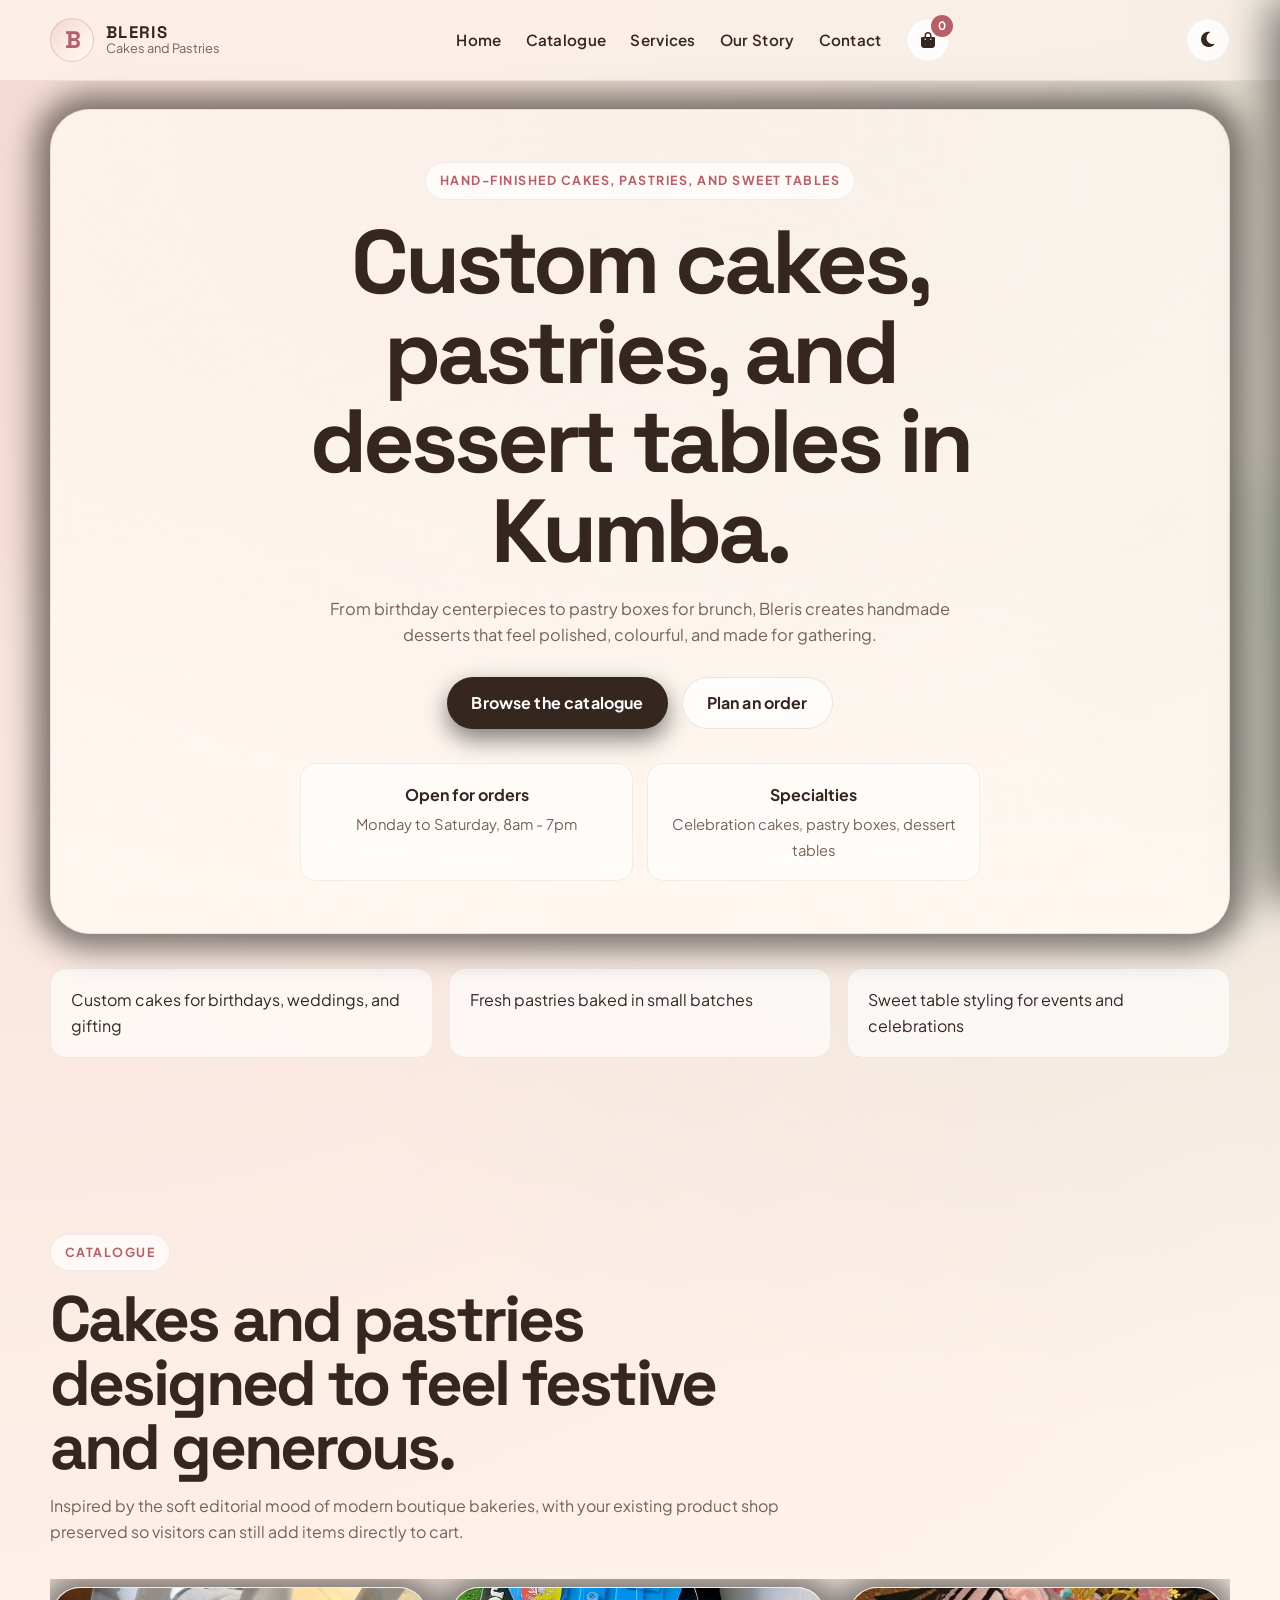
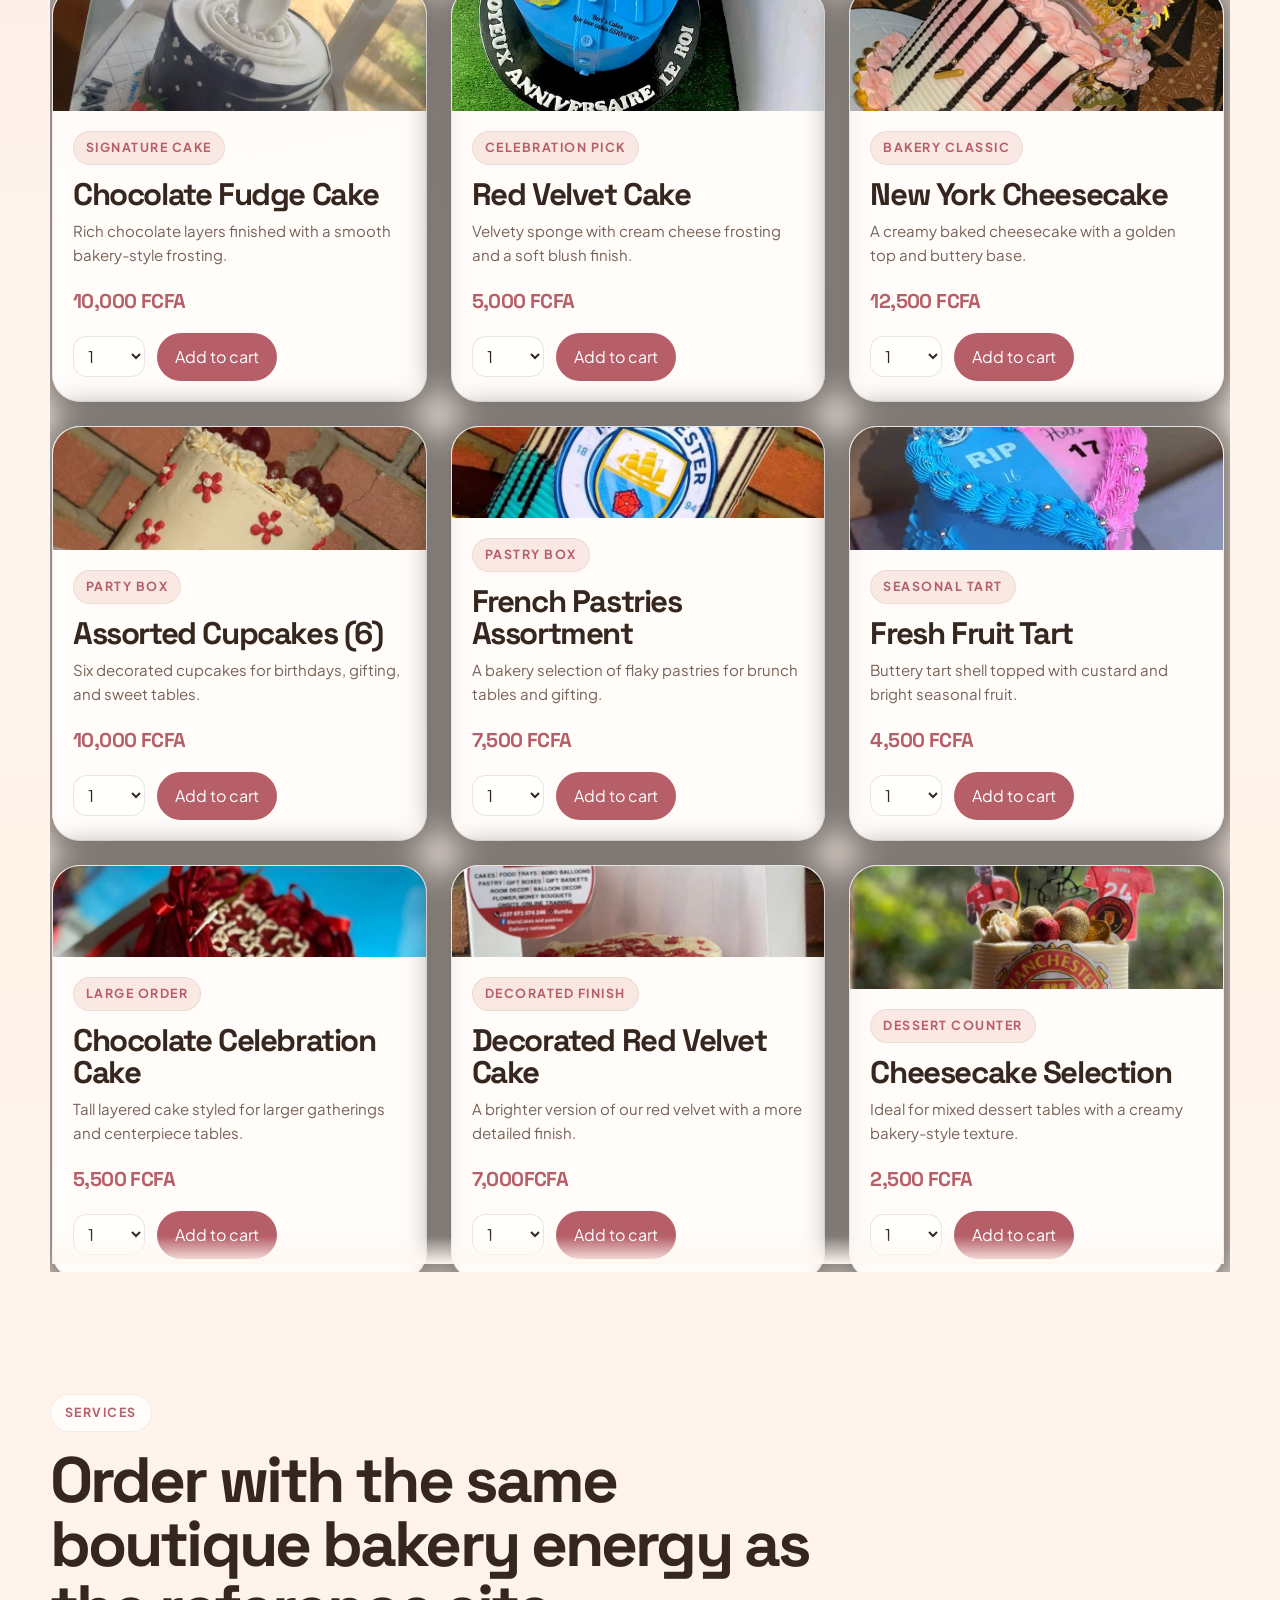
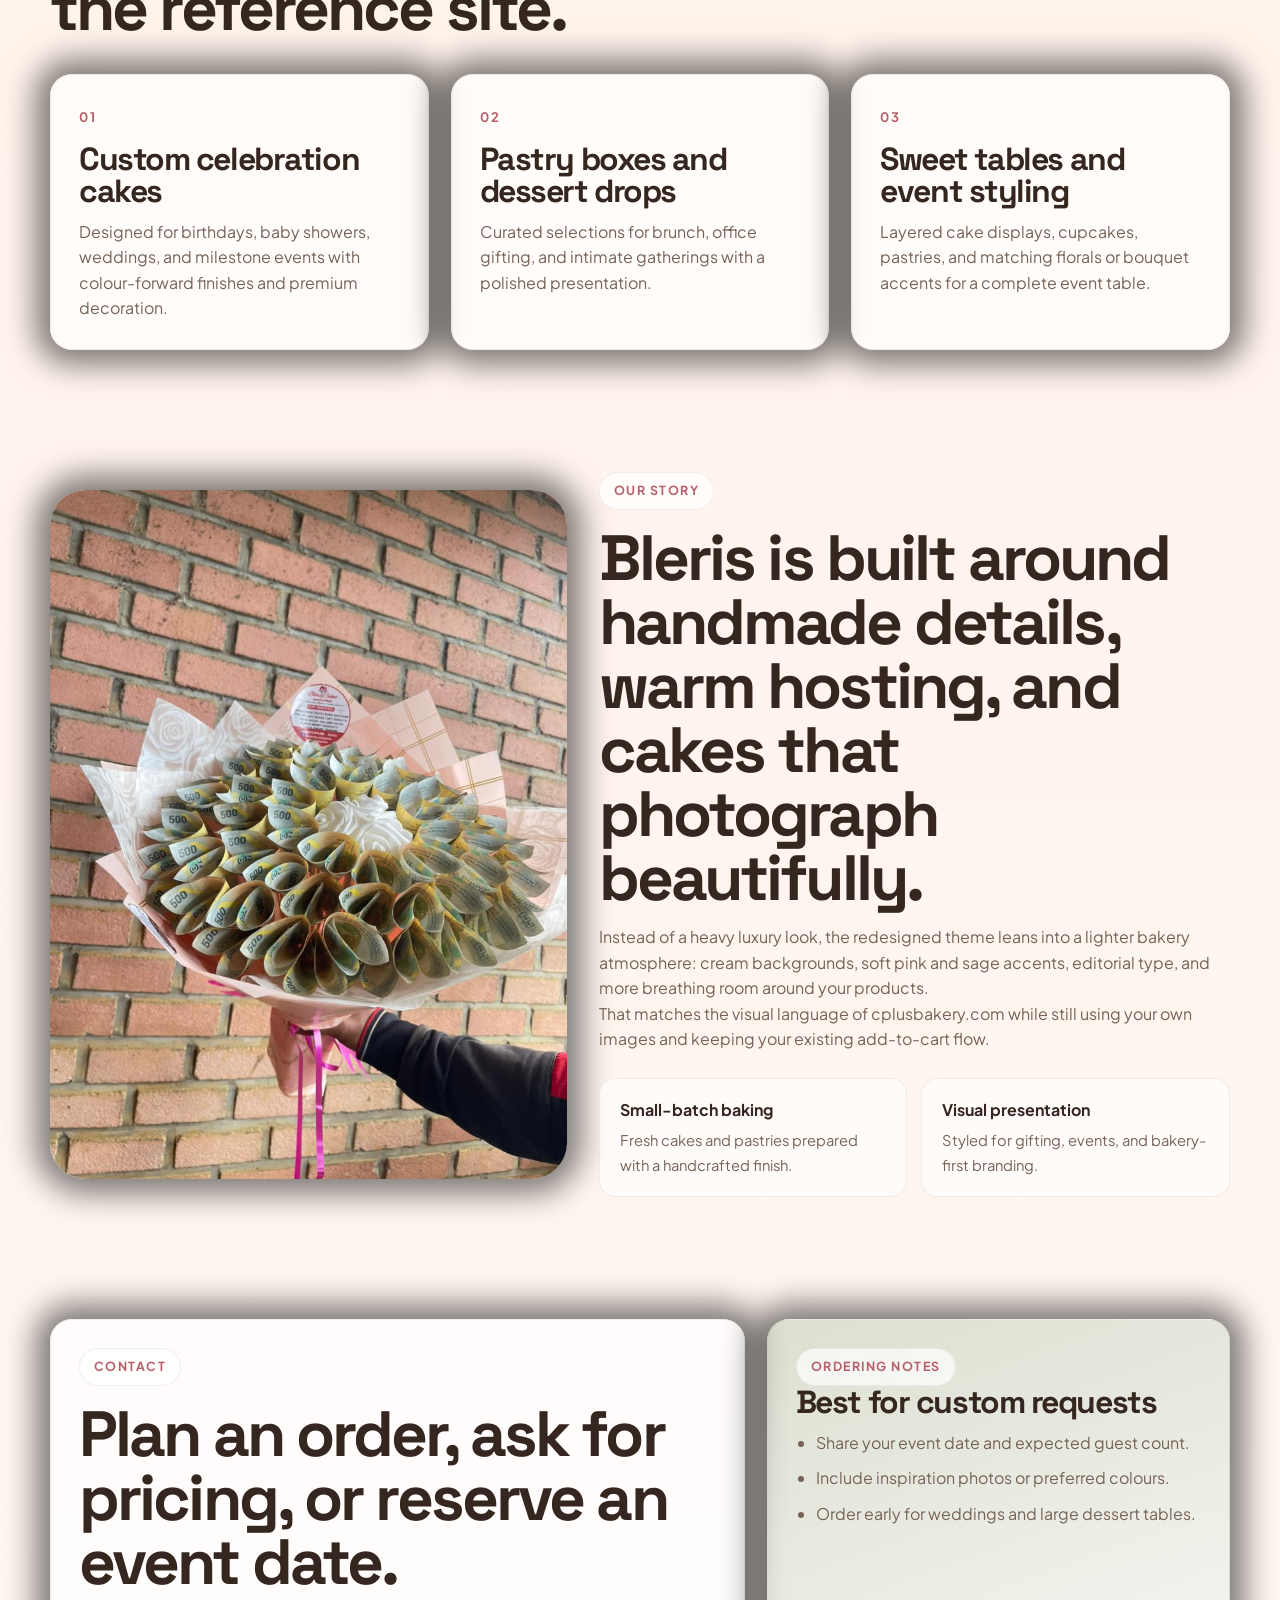
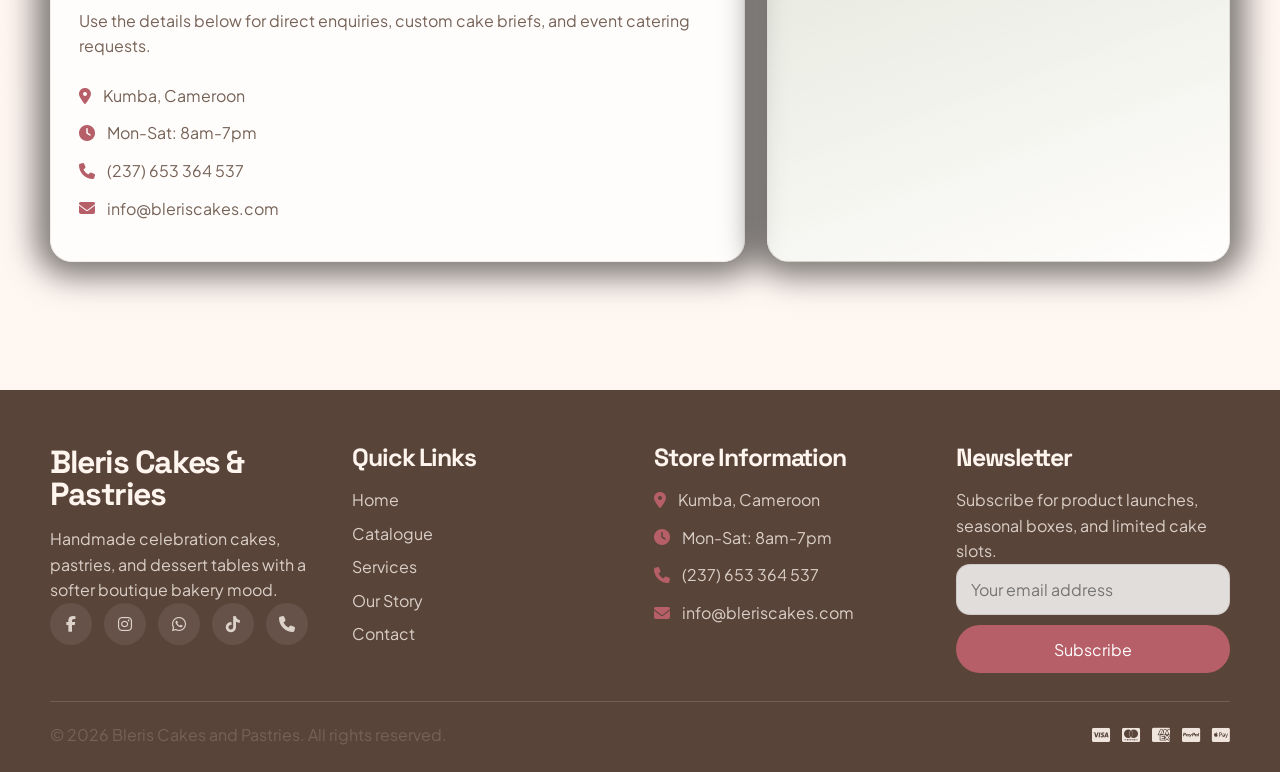
==== commit 9e179491: "mobile experience update alongside SEO update" ====
--- a/index.html
+++ b/index.html
@@ -4,12 +4,71 @@
 <head>
     <meta charset="UTF-8">
     <meta name="viewport" content="width=device-width, initial-scale=1.0">
-    <title>Bleris Cakes and Pastries</title>
+    <title>Bleris Cakes and Pastries | Custom Cakes and Pastries in Kumba</title>
+    <meta name="description" content="Order custom cakes, pastries, cupcakes, and dessert tables from Bleris Cakes and Pastries in Kumba, Cameroon. Handmade bakes for birthdays, weddings, gifting, and events.">
+    <meta name="robots" content="index, follow, max-image-preview:large">
+    <meta name="author" content="Bleris Cakes and Pastries">
+    <meta name="theme-color" content="#08111f">
+    <link rel="canonical" href="https://nwstevo.github.io/Bleris-cakes-and-Pastries/">
+    <meta property="og:type" content="website">
+    <meta property="og:title" content="Bleris Cakes and Pastries | Custom Cakes and Pastries in Kumba">
+    <meta property="og:description" content="Handmade custom cakes, pastries, cupcakes, and dessert tables for birthdays, weddings, and events in Kumba, Cameroon.">
+    <meta property="og:url" content="https://nwstevo.github.io/Bleris-cakes-and-Pastries/">
+    <meta property="og:site_name" content="Bleris Cakes and Pastries">
+    <meta property="og:image" content="https://nwstevo.github.io/Bleris-cakes-and-Pastries/cake8.jpeg">
+    <meta property="og:locale" content="en_US">
+    <meta name="twitter:card" content="summary_large_image">
+    <meta name="twitter:title" content="Bleris Cakes and Pastries | Custom Cakes and Pastries in Kumba">
+    <meta name="twitter:description" content="Handmade custom cakes, pastries, cupcakes, and dessert tables for birthdays, weddings, and events in Kumba, Cameroon.">
+    <meta name="twitter:image" content="https://nwstevo.github.io/Bleris-cakes-and-Pastries/cake8.jpeg">
     <link rel="preconnect" href="https://fonts.googleapis.com">
     <link rel="preconnect" href="https://fonts.gstatic.com" crossorigin>
     <link href="https://fonts.googleapis.com/css2?family=Plus+Jakarta+Sans:wght@400;500;600;700;800&family=Space+Grotesk:wght@500;700&display=swap" rel="stylesheet">
     <link rel="stylesheet" href="https://cdnjs.cloudflare.com/ajax/libs/font-awesome/6.4.0/css/all.min.css">
     <link rel="stylesheet" href="style.css">
+    <script type="application/ld+json">
+        {
+            "@context": "https://schema.org",
+            "@type": "Bakery",
+            "name": "Bleris Cakes and Pastries",
+            "url": "https://nwstevo.github.io/Bleris-cakes-and-Pastries/",
+            "image": "https://nwstevo.github.io/Bleris-cakes-and-Pastries/cake8.jpeg",
+            "description": "Bleris Cakes and Pastries creates handmade custom cakes, pastries, cupcakes, and dessert tables for celebrations and events in Kumba, Cameroon.",
+            "telephone": "+237653364537",
+            "email": "info@bleriscakes.com",
+            "priceRange": "FCFA",
+            "address": {
+                "@type": "PostalAddress",
+                "addressLocality": "Kumba",
+                "addressCountry": "CM"
+            },
+            "areaServed": {
+                "@type": "City",
+                "name": "Kumba"
+            },
+            "openingHoursSpecification": [
+                {
+                    "@type": "OpeningHoursSpecification",
+                    "dayOfWeek": [
+                        "Monday",
+                        "Tuesday",
+                        "Wednesday",
+                        "Thursday",
+                        "Friday",
+                        "Saturday"
+                    ],
+                    "opens": "08:00",
+                    "closes": "19:00"
+                }
+            ],
+            "sameAs": [
+                "https://facebook.com",
+                "https://instagram.com",
+                "https://wa.me/237653364537",
+                "https://www.tiktok.com/@cakes_in_kumba"
+            ]
+        }
+    </script>
 </head>
 
 <body>
@@ -36,16 +95,16 @@
                     <i class="fas fa-shopping-bag"></i>
                     <span class="cart-count">0</span>
                 </li>
-                <li>
-                    <button class="theme-toggle" id="themeToggle" aria-label="Toggle dark mode" tabindex="0">
-                        <i class="fas fa-moon"></i>
-                    </button>
-                </li>
             </ul>
 
-            <button class="menu-toggle" type="button" aria-label="Toggle navigation">
-                <i class="fas fa-bars"></i>
-            </button>
+            <div class="nav-actions">
+                <button class="theme-toggle" id="themeToggle" aria-label="Toggle dark mode" tabindex="0">
+                    <i class="fas fa-moon"></i>
+                </button>
+                <button class="menu-toggle" type="button" aria-label="Toggle navigation">
+                    <i class="fas fa-bars"></i>
+                </button>
+            </div>
         </div>
     </nav>
 
@@ -73,7 +132,7 @@
 
                     <div class="hero-content">
                         <p class="hero-eyebrow">Hand-finished cakes, pastries, and sweet tables</p>
-                        <h1>Soft, celebratory bakes with a playful bakery feel.</h1>
+                        <h1>Custom cakes, pastries, and dessert tables in Kumba.</h1>
                         <p>From birthday centerpieces to pastry boxes for brunch, Bleris creates handmade desserts that feel polished, colourful, and made for gathering.</p>
 
                         <div class="hero-actions">
--- a/style.css
+++ b/style.css
@@ -210,6 +210,12 @@
   gap: 24px;
 }
 
+.nav-actions {
+  display: flex;
+  align-items: center;
+  gap: 12px;
+}
+
 .nav-links a {
   font-size: 0.95rem;
   font-weight: 600;
@@ -733,6 +739,22 @@
   margin-top: auto;
 }
 
+.mobile-card-toggle,
+.product-image-zoom,
+.image-lightbox {
+  display: none;
+}
+
+.mobile-card-toggle,
+.product-image-zoom,
+.lightbox-control,
+.lightbox-close {
+  border: 0;
+  border-radius: 999px;
+  font: inherit;
+  cursor: pointer;
+}
+
 .quantity-select,
 .form-group input,
 .form-group textarea,
@@ -1433,6 +1455,10 @@
     display: inline-flex;
   }
 
+  .nav-actions {
+    margin-left: auto;
+  }
+
   .hero-content h1,
   .section-heading h2,
   .catalogue,
@@ -1459,6 +1485,212 @@
     grid-template-columns: 1fr;
   }
 
+  .product-card {
+    position: relative;
+    min-height: 360px;
+    border-radius: 30px;
+  }
+
+  .product-card::after {
+    content: "";
+    position: absolute;
+    inset: 0;
+    border-radius: inherit;
+    background: linear-gradient(180deg, rgba(6, 11, 20, 0.08) 18%, rgba(6, 11, 20, 0.84) 100%);
+    pointer-events: none;
+    opacity: 0;
+    transition: opacity 0.3s ease;
+  }
+
+  .product-card.mobile-card-collapsed::after {
+    opacity: 1;
+  }
+
+  .product-card.mobile-card-collapsed .product-image {
+    position: absolute;
+    inset: 0;
+    height: 100%;
+    z-index: 0;
+  }
+
+  .product-card.mobile-card-collapsed .product-image img {
+    height: 100%;
+    transform: none;
+  }
+
+  .product-card.mobile-card-collapsed .product-info {
+    position: relative;
+    z-index: 1;
+    min-height: 360px;
+    justify-content: flex-end;
+    padding: 24px 20px 20px;
+    background: transparent;
+  }
+
+  .product-card.mobile-card-collapsed .product-tag,
+  .product-card.mobile-card-collapsed .product-copy,
+  .product-card.mobile-card-collapsed .product-price,
+  .product-card.mobile-card-collapsed .product-actions,
+  .product-card.mobile-card-collapsed .product-image-zoom {
+    display: none;
+  }
+
+  .product-card.mobile-card-collapsed .product-title {
+    margin-bottom: 14px;
+    color: #fff;
+    font-size: clamp(2rem, 8vw, 2.8rem);
+    text-shadow: 0 10px 30px rgba(0, 0, 0, 0.45);
+  }
+
+  .product-card.mobile-card-collapsed .mobile-card-toggle {
+    align-self: flex-start;
+  }
+
+  .mobile-card-toggle {
+    display: inline-flex;
+    align-items: center;
+    justify-content: center;
+    min-height: 44px;
+    padding: 0 16px;
+    background: rgba(255, 255, 255, 0.14);
+    color: #fff;
+    border: 1px solid rgba(255, 255, 255, 0.18);
+    backdrop-filter: blur(10px);
+  }
+
+  .product-card.is-expanded {
+    min-height: unset;
+  }
+
+  .product-card.is-expanded::after {
+    opacity: 0;
+  }
+
+  .product-card.is-expanded .product-image {
+    position: relative;
+    inset: auto;
+    height: 250px;
+  }
+
+  .product-card.is-expanded .product-info {
+    min-height: unset;
+    padding: 22px 20px 20px;
+  }
+
+  .product-card.is-expanded .product-title {
+    color: var(--text);
+    font-size: 1.9rem;
+    text-shadow: none;
+  }
+
+  .product-card.is-expanded .product-copy,
+  .product-card.is-expanded .product-price,
+  .product-card.is-expanded .product-actions,
+  .product-card.is-expanded .product-tag {
+    display: block;
+  }
+
+  .product-card.is-expanded .product-actions {
+    display: flex;
+  }
+
+  .product-card.is-expanded .mobile-card-toggle {
+    width: 100%;
+    margin-top: 14px;
+    background: rgba(84, 53, 41, 0.08);
+    color: var(--text);
+    border: 1px solid rgba(84, 53, 41, 0.12);
+    backdrop-filter: none;
+  }
+
+  .product-image-zoom {
+    position: absolute;
+    right: 14px;
+    bottom: 14px;
+    display: inline-flex;
+    align-items: center;
+    justify-content: center;
+    width: 44px;
+    height: 44px;
+    background: rgba(8, 17, 31, 0.76);
+    color: #fff;
+    border: 1px solid rgba(255, 255, 255, 0.18);
+    z-index: 2;
+    backdrop-filter: blur(10px);
+  }
+
+  .image-lightbox {
+    position: fixed;
+    inset: 0;
+    z-index: 1300;
+    padding: 18px;
+    background: rgba(2, 8, 20, 0.94);
+    flex-direction: column;
+    justify-content: center;
+    gap: 16px;
+  }
+
+  .image-lightbox.is-open {
+    display: flex;
+  }
+
+  .lightbox-close {
+    align-self: flex-end;
+    width: 46px;
+    height: 46px;
+    background: rgba(255, 255, 255, 0.1);
+    color: #fff;
+  }
+
+  .lightbox-viewport {
+    position: relative;
+    flex: 1;
+    display: flex;
+    align-items: center;
+    justify-content: center;
+    overflow: hidden;
+    border-radius: 28px;
+    background: rgba(8, 17, 31, 0.72);
+  }
+
+  .lightbox-viewport img {
+    width: 100%;
+    height: 100%;
+    object-fit: contain;
+    transform: scale(var(--lightbox-scale, 1));
+    transform-origin: center;
+    transition: transform 0.2s ease;
+  }
+
+  .lightbox-toolbar {
+    display: flex;
+    justify-content: center;
+    gap: 12px;
+  }
+
+  .lightbox-control {
+    min-width: 54px;
+    min-height: 44px;
+    padding: 0 16px;
+    background: rgba(255, 255, 255, 0.1);
+    color: #fff;
+  }
+
+  body.dark-mode .product-card.mobile-card-collapsed .mobile-card-toggle {
+    background: rgba(11, 23, 39, 0.68);
+    border-color: rgba(118, 160, 223, 0.2);
+  }
+
+  body.dark-mode .product-card.is-expanded .mobile-card-toggle {
+    background: rgba(11, 23, 39, 0.84);
+    color: #dceaff;
+    border-color: rgba(92, 142, 220, 0.16);
+  }
+
+  body.dark-mode .product-card.mobile-card-collapsed .product-title {
+    color: #f8fbff;
+  }
+
   .cart-sidebar {
     right: -100%;
     width: 100%;
@@ -1496,6 +1728,10 @@
   .btn-secondary {
     max-width: none;
     width: 100%;
+  }
+
+  .product-card.mobile-card-collapsed .product-title {
+    font-size: clamp(1.7rem, 8vw, 2.2rem);
   }
 
   .product-title {
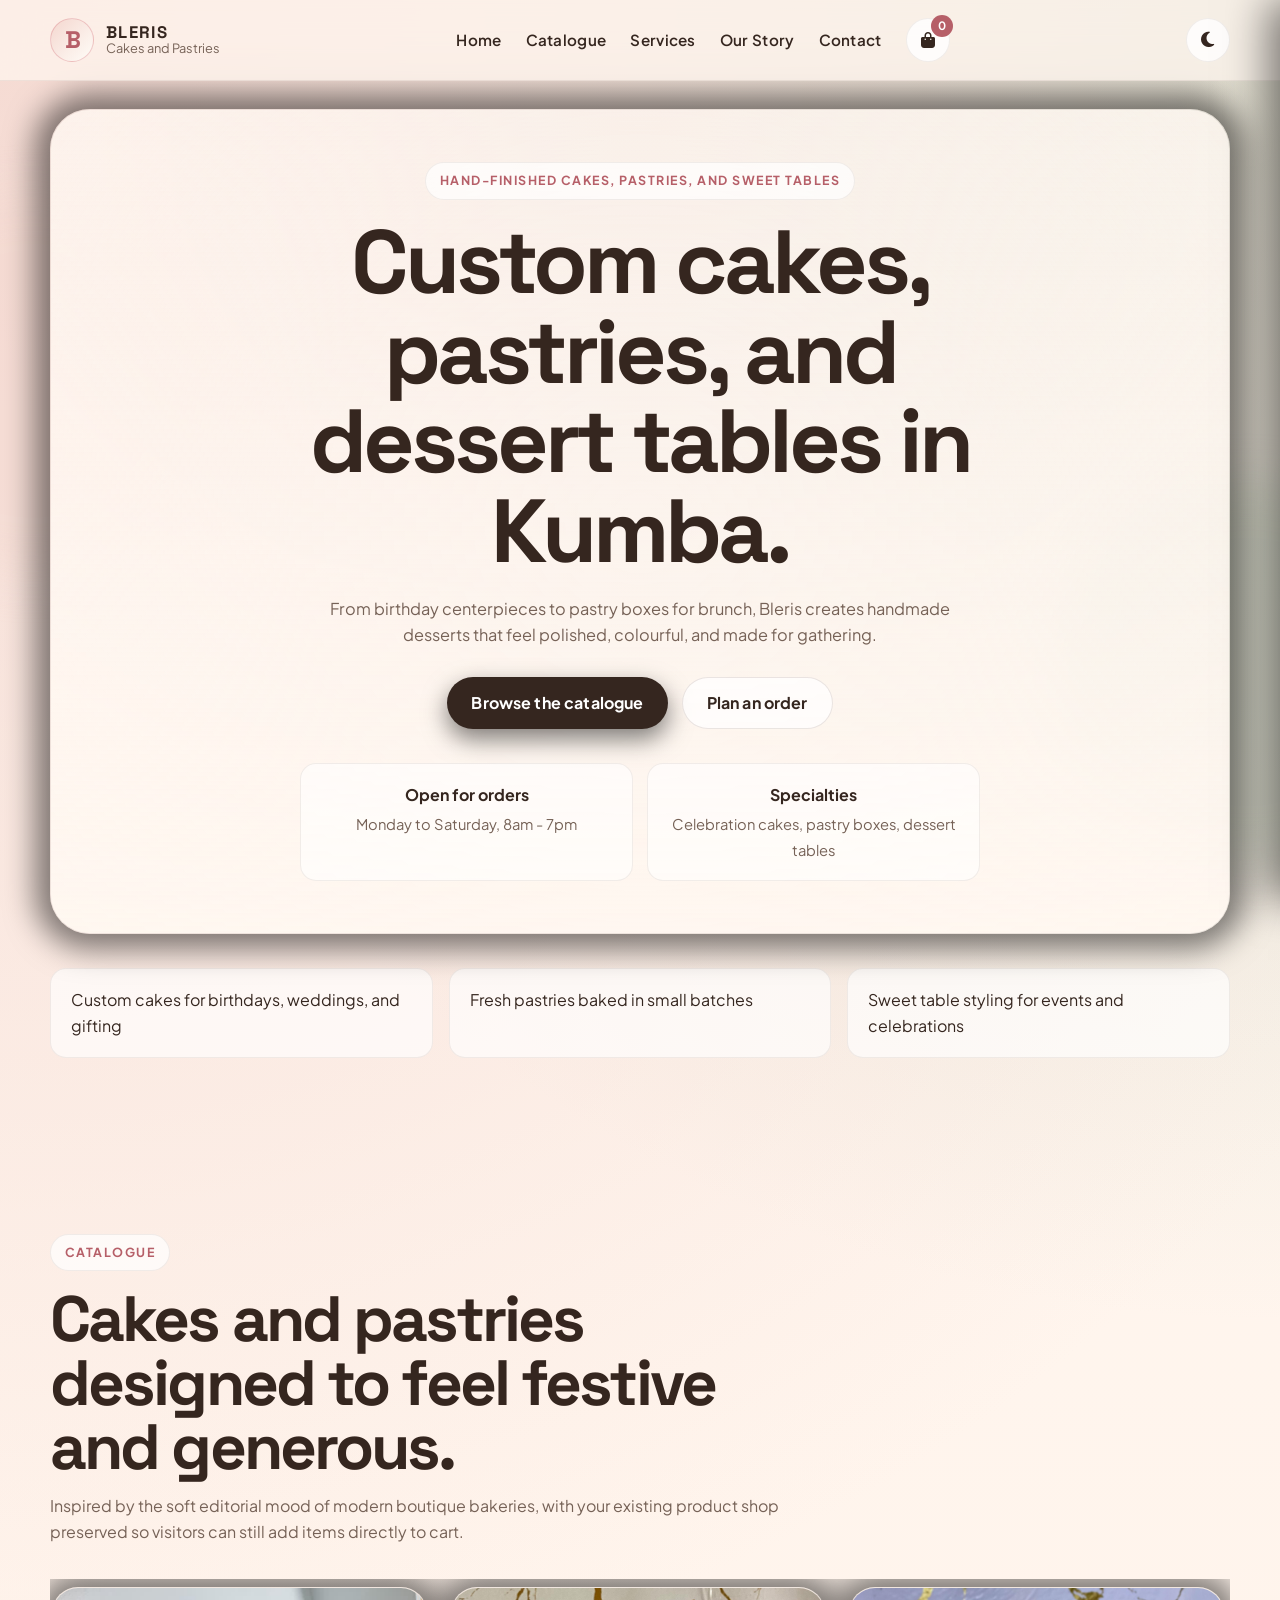
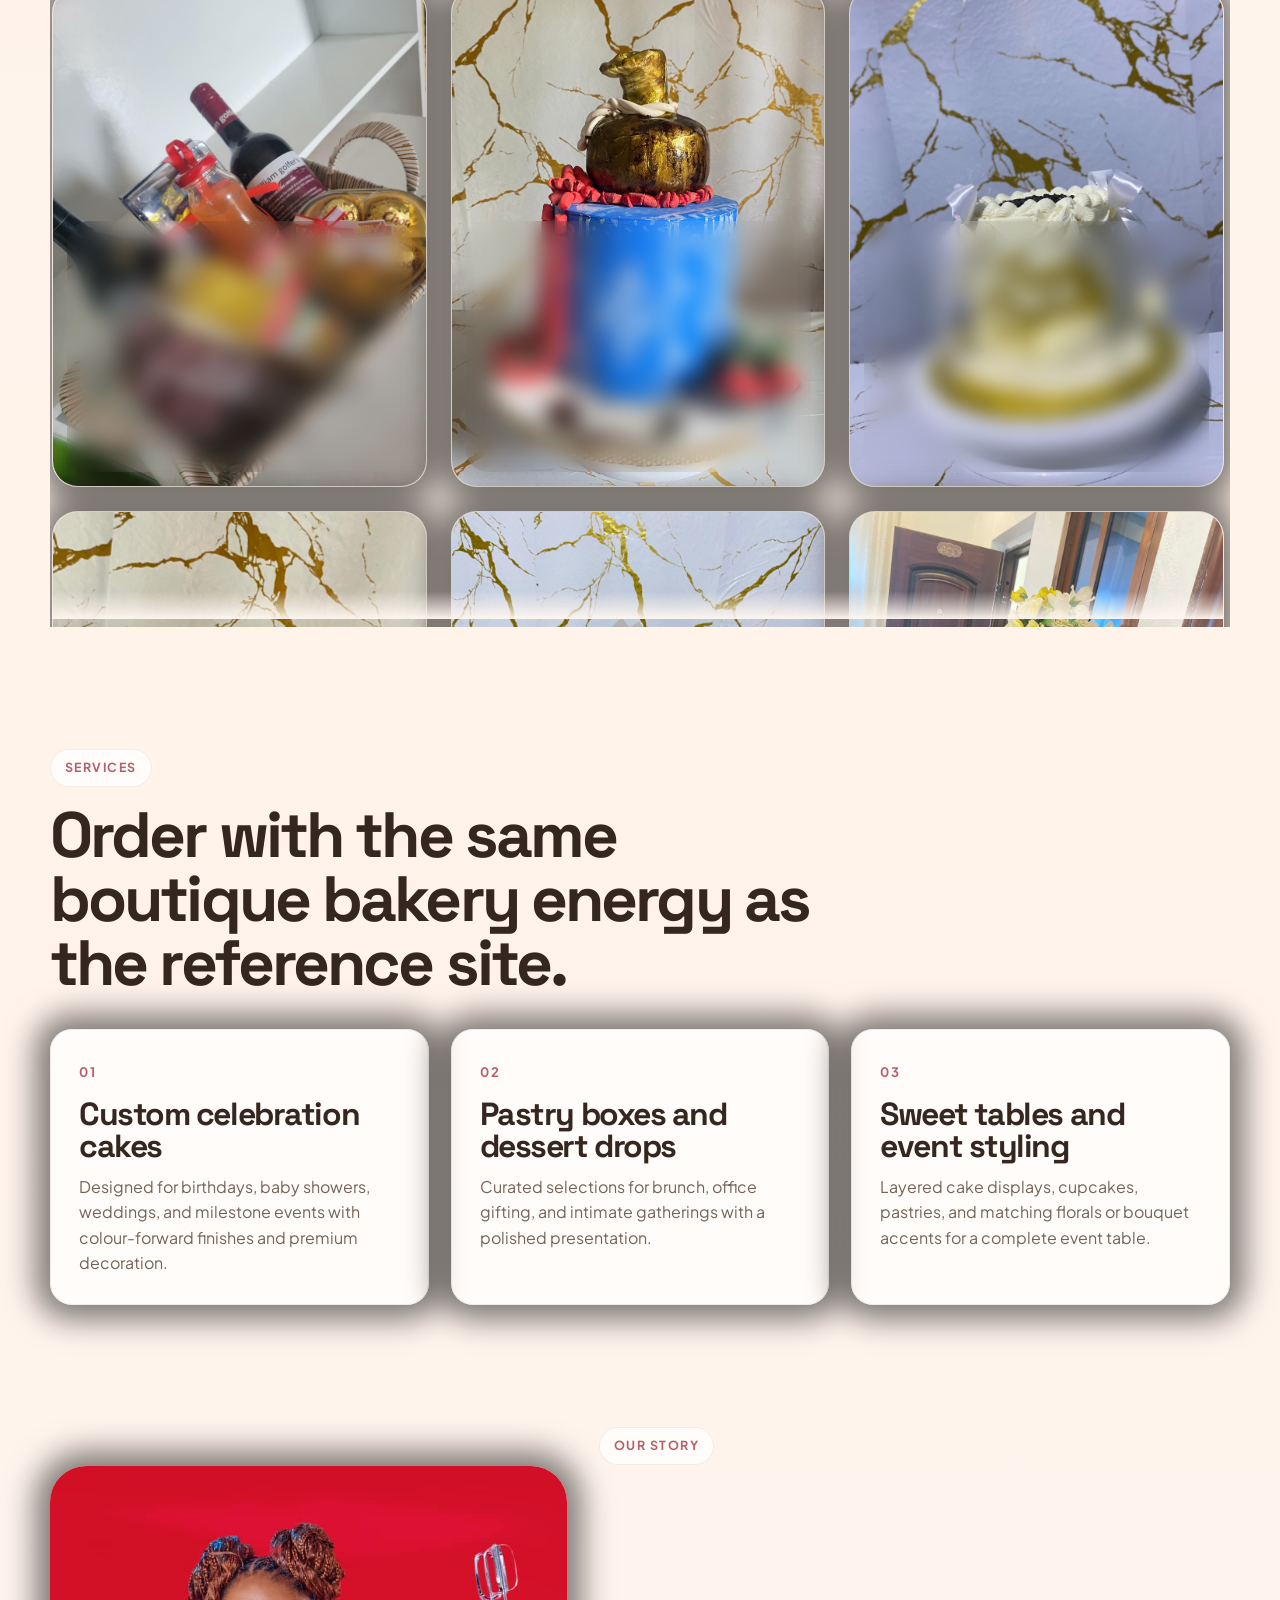
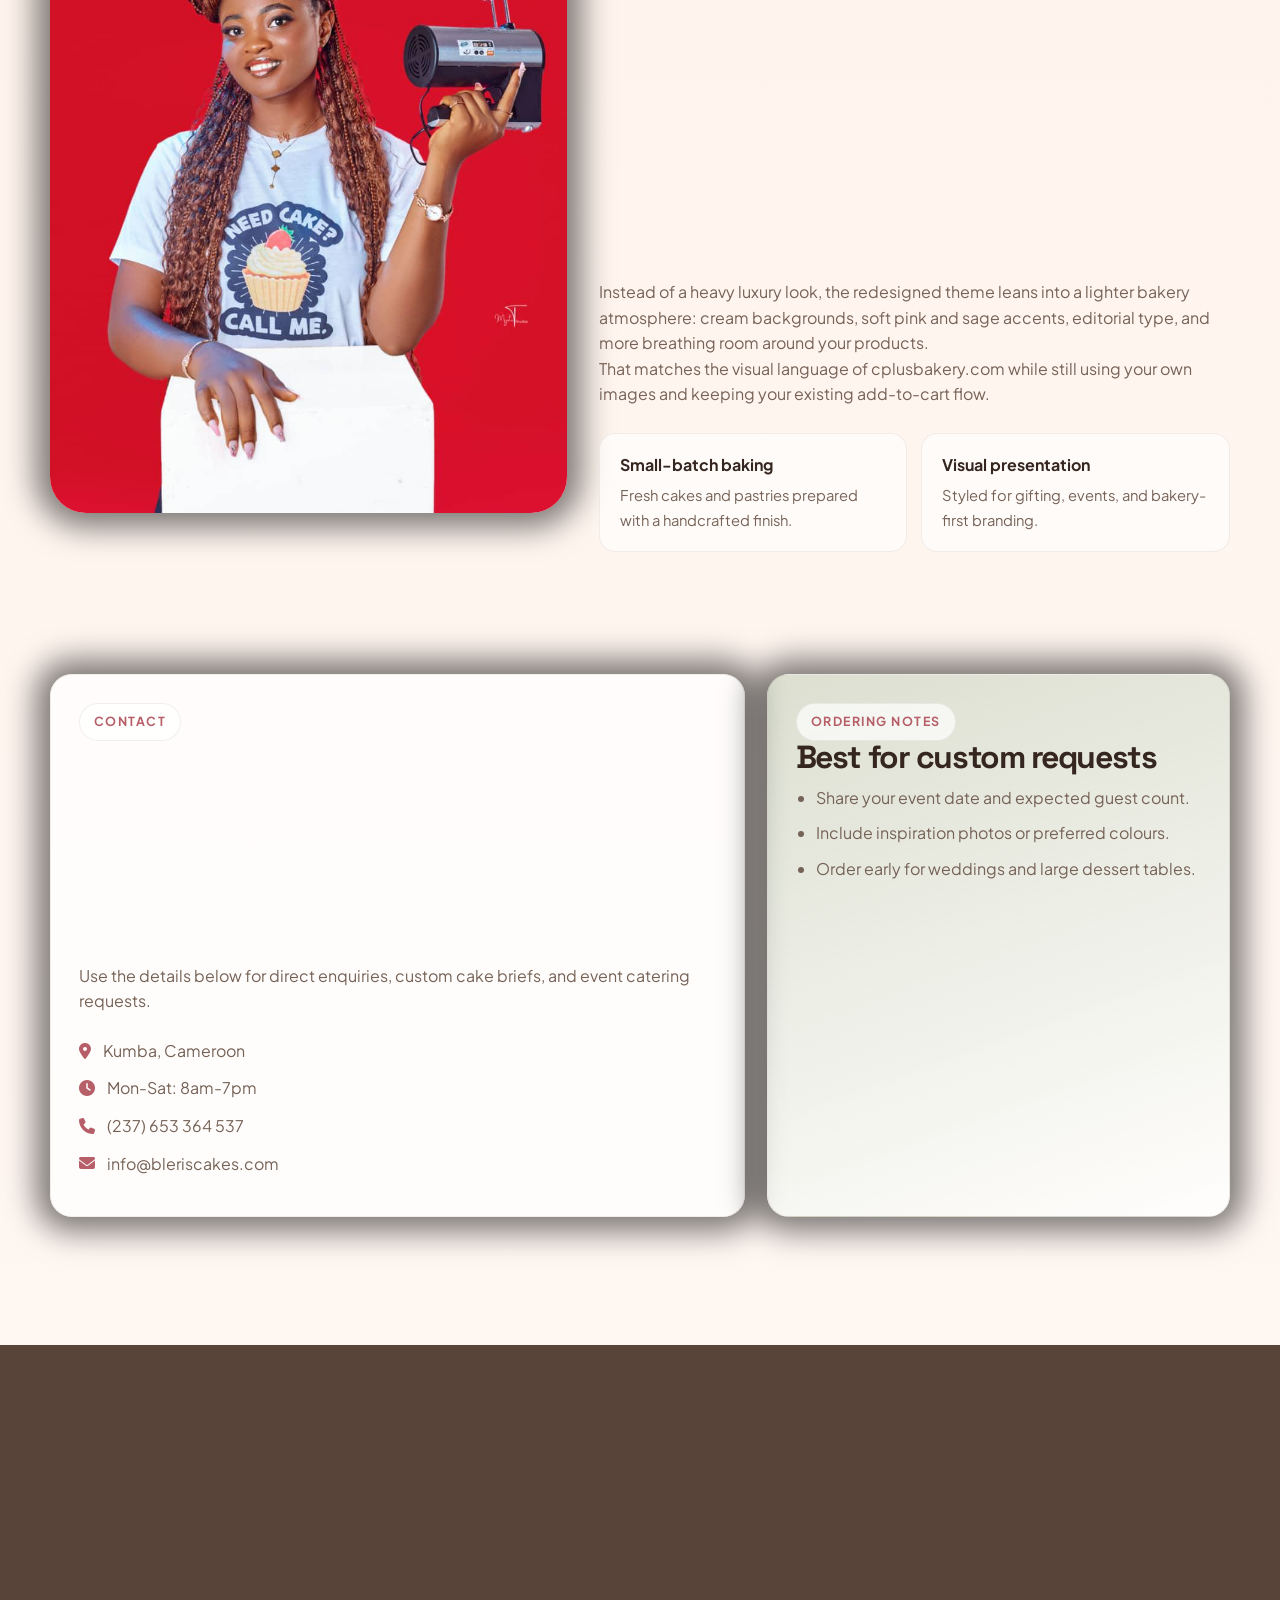
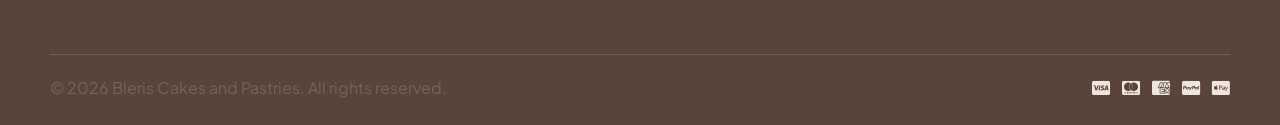
==== commit 79ca6ac3: "uploading new picture on the catalogue, view button and facebook link" ====
--- a/index.html
+++ b/index.html
@@ -15,12 +15,12 @@
     <meta property="og:description" content="Handmade custom cakes, pastries, cupcakes, and dessert tables for birthdays, weddings, and events in Kumba, Cameroon.">
     <meta property="og:url" content="https://nwstevo.github.io/Bleris-cakes-and-Pastries/">
     <meta property="og:site_name" content="Bleris Cakes and Pastries">
-    <meta property="og:image" content="https://nwstevo.github.io/Bleris-cakes-and-Pastries/cake8.jpeg">
+    <meta property="og:image" content="https://nwstevo.github.io/Bleris-cakes-and-Pastries/assets/cake8.jpeg">
     <meta property="og:locale" content="en_US">
     <meta name="twitter:card" content="summary_large_image">
     <meta name="twitter:title" content="Bleris Cakes and Pastries | Custom Cakes and Pastries in Kumba">
     <meta name="twitter:description" content="Handmade custom cakes, pastries, cupcakes, and dessert tables for birthdays, weddings, and events in Kumba, Cameroon.">
-    <meta name="twitter:image" content="https://nwstevo.github.io/Bleris-cakes-and-Pastries/cake8.jpeg">
+    <meta name="twitter:image" content="https://nwstevo.github.io/Bleris-cakes-and-Pastries/assets/cake8.jpeg">
     <link rel="preconnect" href="https://fonts.googleapis.com">
     <link rel="preconnect" href="https://fonts.gstatic.com" crossorigin>
     <link href="https://fonts.googleapis.com/css2?family=Plus+Jakarta+Sans:wght@400;500;600;700;800&family=Space+Grotesk:wght@500;700&display=swap" rel="stylesheet">
@@ -32,7 +32,7 @@
             "@type": "Bakery",
             "name": "Bleris Cakes and Pastries",
             "url": "https://nwstevo.github.io/Bleris-cakes-and-Pastries/",
-            "image": "https://nwstevo.github.io/Bleris-cakes-and-Pastries/cake8.jpeg",
+            "image": "https://nwstevo.github.io/Bleris-cakes-and-Pastries/assets/cake8.jpeg",
             "description": "Bleris Cakes and Pastries creates handmade custom cakes, pastries, cupcakes, and dessert tables for celebrations and events in Kumba, Cameroon.",
             "telephone": "+237653364537",
             "email": "info@bleriscakes.com",
@@ -116,16 +116,22 @@
                 <div class="hero">
                     <div class="hero-stage" aria-hidden="true">
                         <div class="hero-slide hero-slide-1">
-                            <img src="cake8.jpeg" alt="">
+                            <img src="assets/pic1.jpg" alt="Decorated celebration cake by Bleris">
                         </div>
                         <div class="hero-slide hero-slide-2">
-                            <img src="pastries.jpeg" alt="">
+                            <img src="assets/pic2.jpg" alt="Layered custom cake display">
                         </div>
                         <div class="hero-slide hero-slide-3">
-                            <img src="boquet3.jpeg" alt="">
+                            <img src="assets/pic3.jpg" alt="Boutique pastry and cake arrangement">
                         </div>
                         <div class="hero-slide hero-slide-4">
-                            <img src="cake12.jpeg" alt="">
+                            <img src="assets/pic4.jpg" alt="Celebration cake with decorative finish">
+                        </div>
+                        <div class="hero-slide hero-slide-5">
+                            <img src="assets/pic5.jpg" alt="Bakery table with custom cakes">
+                        </div>
+                        <div class="hero-slide hero-slide-6">
+                            <img src="assets/pic6.jpg" alt="Event-ready cake presentation">
                         </div>
                         <div class="hero-stage-wash"></div>
                     </div>
@@ -172,170 +178,379 @@
                 <div class="menu-section">
                     <div class="products-scroll" id="products-scroll" data-scroll-top="false" data-scroll-bottom="true">
                         <div class="products-grid" id="products-grid">
+                            <figure class="catalogue-shot catalogue-shot-wide" aria-label="Recent Bleris cake and pastry designs" tabindex="0">
+                                <img src="assets/pic7.jpg" alt="Recent Bleris cake design">
+                                <figcaption class="catalogue-shot-copy">
+                                    <h3 class="catalogue-shot-title">Classic Celebration</h3>
+                                    <p class="catalogue-shot-detail">Layered party cake styled for birthdays and warm family gatherings.</p>
+                                    <p class="product-price catalogue-shot-price">18,500 FCFA</p>
+                                    <div class="product-actions catalogue-shot-actions">
+                                        <button class="product-image-zoom" type="button" aria-label="View image for Classic Celebration">View</button>
+                                        <select class="quantity-select" aria-label="Select quantity for Classic Celebration"><option value="1">1</option><option value="2">2</option><option value="3">3</option><option value="4">4</option><option value="5">5</option></select>
+                                        <button class="btn-add-to-cart" data-id="101" data-name="Classic Celebration" data-price="18.50" data-image="assets/pic7.jpg">Add to cart</button>
+                                    </div>
+                                </figcaption>
+                            </figure>
+                            <figure class="catalogue-shot" tabindex="0">
+                                <img src="assets/pic8.jpg" alt="Custom cake finish from Bleris">
+                                <figcaption class="catalogue-shot-copy">
+                                    <h3 class="catalogue-shot-title">Soft Floral Finish</h3>
+                                    <p class="catalogue-shot-detail">A polished floral design with boutique bakery presentation.</p>
+                                    <p class="product-price catalogue-shot-price">16,000 FCFA</p>
+                                    <div class="product-actions catalogue-shot-actions">
+                                        <button class="product-image-zoom" type="button" aria-label="View image for Soft Floral Finish">View</button>
+                                        <select class="quantity-select" aria-label="Select quantity for Soft Floral Finish"><option value="1">1</option><option value="2">2</option><option value="3">3</option><option value="4">4</option><option value="5">5</option></select>
+                                        <button class="btn-add-to-cart" data-id="102" data-name="Soft Floral Finish" data-price="16.00" data-image="assets/pic8.jpg">Add to cart</button>
+                                    </div>
+                                </figcaption>
+                            </figure>
+                            <figure class="catalogue-shot" tabindex="0">
+                                <img src="assets/pic9.jpg" alt="Celebration dessert styling by Bleris">
+                                <figcaption class="catalogue-shot-copy">
+                                    <h3 class="catalogue-shot-title">Dessert Table Mood</h3>
+                                    <p class="catalogue-shot-detail">Styled sweets prepared for events, gifting, and photo-ready displays.</p>
+                                    <p class="product-price catalogue-shot-price">22,500 FCFA</p>
+                                    <div class="product-actions catalogue-shot-actions">
+                                        <button class="product-image-zoom" type="button" aria-label="View image for Dessert Table Mood">View</button>
+                                        <select class="quantity-select" aria-label="Select quantity for Dessert Table Mood"><option value="1">1</option><option value="2">2</option><option value="3">3</option><option value="4">4</option><option value="5">5</option></select>
+                                        <button class="btn-add-to-cart" data-id="103" data-name="Dessert Table Mood" data-price="22.50" data-image="assets/pic9.jpg">Add to cart</button>
+                                    </div>
+                                </figcaption>
+                            </figure>
+                            <figure class="catalogue-shot catalogue-shot-tall" tabindex="0">
+                                <img src="assets/pic10.jpg" alt="Tall bakery display by Bleris">
+                                <figcaption class="catalogue-shot-copy">
+                                    <h3 class="catalogue-shot-title">Tall Signature Cake</h3>
+                                    <p class="catalogue-shot-detail">A statement cake built for milestone moments and elegant tables.</p>
+                                    <p class="product-price catalogue-shot-price">25,000 FCFA</p>
+                                    <div class="product-actions catalogue-shot-actions">
+                                        <button class="product-image-zoom" type="button" aria-label="View image for Tall Signature Cake">View</button>
+                                        <select class="quantity-select" aria-label="Select quantity for Tall Signature Cake"><option value="1">1</option><option value="2">2</option><option value="3">3</option><option value="4">4</option><option value="5">5</option></select>
+                                        <button class="btn-add-to-cart" data-id="104" data-name="Tall Signature Cake" data-price="25.00" data-image="assets/pic10.jpg">Add to cart</button>
+                                    </div>
+                                </figcaption>
+                            </figure>
+                            <figure class="catalogue-shot" tabindex="0">
+                                <img src="assets/pic11.jpg" alt="Cake decoration detail">
+                                <figcaption class="catalogue-shot-copy">
+                                    <h3 class="catalogue-shot-title">Detail Work</h3>
+                                    <p class="catalogue-shot-detail">Close-up finishing with a clean bakery look and careful texture.</p>
+                                    <p class="product-price catalogue-shot-price">14,500 FCFA</p>
+                                    <div class="product-actions catalogue-shot-actions">
+                                        <button class="product-image-zoom" type="button" aria-label="View image for Detail Work">View</button>
+                                        <select class="quantity-select" aria-label="Select quantity for Detail Work"><option value="1">1</option><option value="2">2</option><option value="3">3</option><option value="4">4</option><option value="5">5</option></select>
+                                        <button class="btn-add-to-cart" data-id="105" data-name="Detail Work" data-price="14.50" data-image="assets/pic11.jpg">Add to cart</button>
+                                    </div>
+                                </figcaption>
+                            </figure>
+                            <figure class="catalogue-shot" tabindex="0">
+                                <img src="assets/pic12.jpg" alt="Hand-finished cake from Bleris">
+                                <figcaption class="catalogue-shot-copy">
+                                    <h3 class="catalogue-shot-title">Hand-Finished Layer</h3>
+                                    <p class="catalogue-shot-detail">A smooth iced design prepared for birthdays and custom gifting.</p>
+                                    <p class="product-price catalogue-shot-price">17,500 FCFA</p>
+                                    <div class="product-actions catalogue-shot-actions">
+                                        <button class="product-image-zoom" type="button" aria-label="View image for Hand-Finished Layer">View</button>
+                                        <select class="quantity-select" aria-label="Select quantity for Hand-Finished Layer"><option value="1">1</option><option value="2">2</option><option value="3">3</option><option value="4">4</option><option value="5">5</option></select>
+                                        <button class="btn-add-to-cart" data-id="106" data-name="Hand-Finished Layer" data-price="17.50" data-image="assets/pic12.jpg">Add to cart</button>
+                                    </div>
+                                </figcaption>
+                            </figure>
+                            <figure class="catalogue-shot" tabindex="0">
+                                <img src="assets/pic13.jpg" alt="Boutique bakery order from Bleris">
+                                <figcaption class="catalogue-shot-copy">
+                                    <h3 class="catalogue-shot-title">Boutique Order</h3>
+                                    <p class="catalogue-shot-detail">A refined custom bake with a softer editorial bakery mood.</p>
+                                    <p class="product-price catalogue-shot-price">19,000 FCFA</p>
+                                    <div class="product-actions catalogue-shot-actions">
+                                        <button class="product-image-zoom" type="button" aria-label="View image for Boutique Order">View</button>
+                                        <select class="quantity-select" aria-label="Select quantity for Boutique Order"><option value="1">1</option><option value="2">2</option><option value="3">3</option><option value="4">4</option><option value="5">5</option></select>
+                                        <button class="btn-add-to-cart" data-id="107" data-name="Boutique Order" data-price="19.00" data-image="assets/pic13.jpg">Add to cart</button>
+                                    </div>
+                                </figcaption>
+                            </figure>
+                            <figure class="catalogue-shot catalogue-shot-wide" tabindex="0">
+                                <img src="assets/pic14.jpg" alt="Pastry and cake selection">
+                                <figcaption class="catalogue-shot-copy">
+                                    <h3 class="catalogue-shot-title">Mixed Selection</h3>
+                                    <p class="catalogue-shot-detail">A broad dessert spread pairing cakes and pastries for hosting.</p>
+                                    <p class="product-price catalogue-shot-price">21,000 FCFA</p>
+                                    <div class="product-actions catalogue-shot-actions">
+                                        <button class="product-image-zoom" type="button" aria-label="View image for Mixed Selection">View</button>
+                                        <select class="quantity-select" aria-label="Select quantity for Mixed Selection"><option value="1">1</option><option value="2">2</option><option value="3">3</option><option value="4">4</option><option value="5">5</option></select>
+                                        <button class="btn-add-to-cart" data-id="108" data-name="Mixed Selection" data-price="21.00" data-image="assets/pic14.jpg">Add to cart</button>
+                                    </div>
+                                </figcaption>
+                            </figure>
+                            <figure class="catalogue-shot" tabindex="0">
+                                <img src="assets/pic15.jpg" alt="Celebration cake styling">
+                                <figcaption class="catalogue-shot-copy">
+                                    <h3 class="catalogue-shot-title">Celebration Styling</h3>
+                                    <p class="catalogue-shot-detail">A festive custom cake balanced between colour, texture, and height.</p>
+                                    <p class="product-price catalogue-shot-price">18,000 FCFA</p>
+                                    <div class="product-actions catalogue-shot-actions">
+                                        <button class="product-image-zoom" type="button" aria-label="View image for Celebration Styling">View</button>
+                                        <select class="quantity-select" aria-label="Select quantity for Celebration Styling"><option value="1">1</option><option value="2">2</option><option value="3">3</option><option value="4">4</option><option value="5">5</option></select>
+                                        <button class="btn-add-to-cart" data-id="109" data-name="Celebration Styling" data-price="18.00" data-image="assets/pic15.jpg">Add to cart</button>
+                                    </div>
+                                </figcaption>
+                            </figure>
+                            <figure class="catalogue-shot" tabindex="0">
+                                <img src="assets/pic16.jpg" alt="Bleris custom order showcase">
+                                <figcaption class="catalogue-shot-copy">
+                                    <h3 class="catalogue-shot-title">Custom Showcase</h3>
+                                    <p class="catalogue-shot-detail">A made-to-order design prepared for gifting and event centerpieces.</p>
+                                    <p class="product-price catalogue-shot-price">20,500 FCFA</p>
+                                    <div class="product-actions catalogue-shot-actions">
+                                        <button class="product-image-zoom" type="button" aria-label="View image for Custom Showcase">View</button>
+                                        <select class="quantity-select" aria-label="Select quantity for Custom Showcase"><option value="1">1</option><option value="2">2</option><option value="3">3</option><option value="4">4</option><option value="5">5</option></select>
+                                        <button class="btn-add-to-cart" data-id="110" data-name="Custom Showcase" data-price="20.50" data-image="assets/pic16.jpg">Add to cart</button>
+                                    </div>
+                                </figcaption>
+                            </figure>
+                            <figure class="catalogue-shot catalogue-shot-tall" tabindex="0">
+                                <img src="assets/pic17.jpg" alt="Event cake arrangement">
+                                <figcaption class="catalogue-shot-copy">
+                                    <h3 class="catalogue-shot-title">Event Arrangement</h3>
+                                    <p class="catalogue-shot-detail">A taller composition suited to showers, weddings, and large tables.</p>
+                                    <p class="product-price catalogue-shot-price">27,000 FCFA</p>
+                                    <div class="product-actions catalogue-shot-actions">
+                                        <button class="product-image-zoom" type="button" aria-label="View image for Event Arrangement">View</button>
+                                        <select class="quantity-select" aria-label="Select quantity for Event Arrangement"><option value="1">1</option><option value="2">2</option><option value="3">3</option><option value="4">4</option><option value="5">5</option></select>
+                                        <button class="btn-add-to-cart" data-id="111" data-name="Event Arrangement" data-price="27.00" data-image="assets/pic17.jpg">Add to cart</button>
+                                    </div>
+                                </figcaption>
+                            </figure>
+                            <figure class="catalogue-shot" tabindex="0">
+                                <img src="assets/pic18.jpg" alt="Decorated cake detail">
+                                <figcaption class="catalogue-shot-copy">
+                                    <h3 class="catalogue-shot-title">Decorated Detail</h3>
+                                    <p class="catalogue-shot-detail">Intricate finishing with a brighter look for modern celebration orders.</p>
+                                    <p class="product-price catalogue-shot-price">15,500 FCFA</p>
+                                    <div class="product-actions catalogue-shot-actions">
+                                        <button class="product-image-zoom" type="button" aria-label="View image for Decorated Detail">View</button>
+                                        <select class="quantity-select" aria-label="Select quantity for Decorated Detail"><option value="1">1</option><option value="2">2</option><option value="3">3</option><option value="4">4</option><option value="5">5</option></select>
+                                        <button class="btn-add-to-cart" data-id="112" data-name="Decorated Detail" data-price="15.50" data-image="assets/pic18.jpg">Add to cart</button>
+                                    </div>
+                                </figcaption>
+                            </figure>
+                            <figure class="catalogue-shot" tabindex="0">
+                                <img src="assets/pic19.jpg" alt="Custom bakery presentation">
+                                <figcaption class="catalogue-shot-copy">
+                                    <h3 class="catalogue-shot-title">Bakery Presentation</h3>
+                                    <p class="catalogue-shot-detail">A polished final presentation that photographs beautifully on the table.</p>
+                                    <p class="product-price catalogue-shot-price">16,500 FCFA</p>
+                                    <div class="product-actions catalogue-shot-actions">
+                                        <button class="product-image-zoom" type="button" aria-label="View image for Bakery Presentation">View</button>
+                                        <select class="quantity-select" aria-label="Select quantity for Bakery Presentation"><option value="1">1</option><option value="2">2</option><option value="3">3</option><option value="4">4</option><option value="5">5</option></select>
+                                        <button class="btn-add-to-cart" data-id="113" data-name="Bakery Presentation" data-price="16.50" data-image="assets/pic19.jpg">Add to cart</button>
+                                    </div>
+                                </figcaption>
+                            </figure>
+                            <figure class="catalogue-shot" tabindex="0">
+                                <img src="assets/pic21.jpg" alt="Signature Bleris cake design">
+                                <figcaption class="catalogue-shot-copy">
+                                    <h3 class="catalogue-shot-title">Signature Design</h3>
+                                    <p class="catalogue-shot-detail">A distinct Bleris look with a soft boutique feel and custom finish.</p>
+                                    <p class="product-price catalogue-shot-price">19,500 FCFA</p>
+                                    <div class="product-actions catalogue-shot-actions">
+                                        <button class="product-image-zoom" type="button" aria-label="View image for Signature Design">View</button>
+                                        <select class="quantity-select" aria-label="Select quantity for Signature Design"><option value="1">1</option><option value="2">2</option><option value="3">3</option><option value="4">4</option><option value="5">5</option></select>
+                                        <button class="btn-add-to-cart" data-id="114" data-name="Signature Design" data-price="19.50" data-image="assets/pic21.jpg">Add to cart</button>
+                                    </div>
+                                </figcaption>
+                            </figure>
+                            <figure class="catalogue-shot" tabindex="0">
+                                <img src="assets/pic22.jpg" alt="Freshly decorated cake">
+                                <figcaption class="catalogue-shot-copy">
+                                    <h3 class="catalogue-shot-title">Fresh Decor</h3>
+                                    <p class="catalogue-shot-detail">A newly finished cake designed for collection, gifting, or setup.</p>
+                                    <p class="product-price catalogue-shot-price">17,000 FCFA</p>
+                                    <div class="product-actions catalogue-shot-actions">
+                                        <button class="product-image-zoom" type="button" aria-label="View image for Fresh Decor">View</button>
+                                        <select class="quantity-select" aria-label="Select quantity for Fresh Decor"><option value="1">1</option><option value="2">2</option><option value="3">3</option><option value="4">4</option><option value="5">5</option></select>
+                                        <button class="btn-add-to-cart" data-id="115" data-name="Fresh Decor" data-price="17.00" data-image="assets/pic22.jpg">Add to cart</button>
+                                    </div>
+                                </figcaption>
+                            </figure>
+                            <figure class="catalogue-shot" tabindex="0">
+                                <img src="assets/pic23.jpg" alt="Celebration order ready for pickup">
+                                <figcaption class="catalogue-shot-copy">
+                                    <h3 class="catalogue-shot-title">Ready for Pickup</h3>
+                                    <p class="catalogue-shot-detail">A celebration order boxed and finished for quick handoff to clients.</p>
+                                    <p class="product-price catalogue-shot-price">15,000 FCFA</p>
+                                    <div class="product-actions catalogue-shot-actions">
+                                        <button class="product-image-zoom" type="button" aria-label="View image for Ready for Pickup">View</button>
+                                        <select class="quantity-select" aria-label="Select quantity for Ready for Pickup"><option value="1">1</option><option value="2">2</option><option value="3">3</option><option value="4">4</option><option value="5">5</option></select>
+                                        <button class="btn-add-to-cart" data-id="116" data-name="Ready for Pickup" data-price="15.00" data-image="assets/pic23.jpg">Add to cart</button>
+                                    </div>
+                                </figcaption>
+                            </figure>
+                            <figure class="catalogue-shot catalogue-shot-wide" tabindex="0">
+                                <img src="assets/pic25.jpg" alt="Full dessert table by Bleris">
+                                <figcaption class="catalogue-shot-copy">
+                                    <h3 class="catalogue-shot-title">Full Dessert Table</h3>
+                                    <p class="catalogue-shot-detail">A complete event spread combining cakes, pastries, and styled presentation.</p>
+                                    <p class="product-price catalogue-shot-price">30,000 FCFA</p>
+                                    <div class="product-actions catalogue-shot-actions">
+                                        <button class="product-image-zoom" type="button" aria-label="View image for Full Dessert Table">View</button>
+                                        <select class="quantity-select" aria-label="Select quantity for Full Dessert Table"><option value="1">1</option><option value="2">2</option><option value="3">3</option><option value="4">4</option><option value="5">5</option></select>
+                                        <button class="btn-add-to-cart" data-id="117" data-name="Full Dessert Table" data-price="30.00" data-image="assets/pic25.jpg">Add to cart</button>
+                                    </div>
+                                </figcaption>
+                            </figure>
                             <div class="product-card set1">
-                                <div class="product-image"><img src="cake2.jpeg" alt="Chocolate Fudge Cake"></div>
-                                <div class="product-info">
-                                    <p class="product-tag">Signature cake</p>
+                                <div class="product-image"><img src="assets/cake2.jpeg" alt="Chocolate Fudge Cake"></div>
+                                <div class="product-info">
                                     <h3 class="product-title">Chocolate Fudge Cake</h3>
                                     <p class="product-copy">Rich chocolate layers finished with a smooth bakery-style frosting.</p>
                                     <p class="product-price">10,000 FCFA</p>
                                     <div class="product-actions">
                                         <select class="quantity-select" aria-label="Select quantity for Chocolate Fudge Cake"><option value="1">1</option><option value="2">2</option><option value="3">3</option><option value="4">4</option><option value="5">5</option></select>
-                                        <button class="btn-add-to-cart" data-id="1" data-name="Chocolate Fudge Cake" data-price="24.99" data-image="cake2.jpeg">Add to cart</button>
+                                        <button class="btn-add-to-cart" data-id="1" data-name="Chocolate Fudge Cake" data-price="24.99" data-image="assets/cake2.jpeg">Add to cart</button>
                                     </div>
                                 </div>
                             </div>
 
                             <div class="product-card set2">
-                                <div class="product-image"><img src="cake3.jpeg" alt="Red Velvet Cake"></div>
-                                <div class="product-info">
-                                    <p class="product-tag">Celebration pick</p>
+                                <div class="product-image"><img src="assets/cake3.jpeg" alt="Red Velvet Cake"></div>
+                                <div class="product-info">
                                     <h3 class="product-title">Red Velvet Cake</h3>
                                     <p class="product-copy">Velvety sponge with cream cheese frosting and a soft blush finish.</p>
                                     <p class="product-price">5,000 FCFA</p>
                                     <div class="product-actions">
                                         <select class="quantity-select" aria-label="Select quantity for Red Velvet Cake"><option value="1">1</option><option value="2">2</option><option value="3">3</option><option value="4">4</option><option value="5">5</option></select>
-                                        <button class="btn-add-to-cart" data-id="2" data-name="Red Velvet Cake" data-price="28.99" data-image="cake3.jpeg">Add to cart</button>
+                                        <button class="btn-add-to-cart" data-id="2" data-name="Red Velvet Cake" data-price="28.99" data-image="assets/cake3.jpeg">Add to cart</button>
                                     </div>
                                 </div>
                             </div>
 
                             <div class="product-card set3">
-                                <div class="product-image"><img src="cake4.jpeg" alt="New York Cheesecake"></div>
-                                <div class="product-info">
-                                    <p class="product-tag">Bakery classic</p>
+                                <div class="product-image"><img src="assets/cake4.jpeg" alt="New York Cheesecake"></div>
+                                <div class="product-info">
                                     <h3 class="product-title">New York Cheesecake</h3>
                                     <p class="product-copy">A creamy baked cheesecake with a golden top and buttery base.</p>
                                     <p class="product-price">12,500 FCFA</p>
                                     <div class="product-actions">
                                         <select class="quantity-select" aria-label="Select quantity for New York Cheesecake"><option value="1">1</option><option value="2">2</option><option value="3">3</option><option value="4">4</option><option value="5">5</option></select>
-                                        <button class="btn-add-to-cart" data-id="3" data-name="New York Cheesecake" data-price="22.99" data-image="cake4.jpeg">Add to cart</button>
+                                        <button class="btn-add-to-cart" data-id="3" data-name="New York Cheesecake" data-price="22.99" data-image="assets/cake4.jpeg">Add to cart</button>
                                     </div>
                                 </div>
                             </div>
 
                             <div class="product-card set1">
-                                <div class="product-image"><img src="cake1.jpeg" alt="Assorted Cupcakes"></div>
-                                <div class="product-info">
-                                    <p class="product-tag">Party box</p>
+                                <div class="product-image"><img src="assets/cake1.jpeg" alt="Assorted Cupcakes"></div>
+                                <div class="product-info">
                                     <h3 class="product-title">Assorted Cupcakes (6)</h3>
                                     <p class="product-copy">Six decorated cupcakes for birthdays, gifting, and sweet tables.</p>
                                     <p class="product-price">10,000 FCFA</p>
                                     <div class="product-actions">
                                         <select class="quantity-select" aria-label="Select quantity for Assorted Cupcakes"><option value="1">1</option><option value="2">2</option><option value="3">3</option><option value="4">4</option><option value="5">5</option></select>
-                                        <button class="btn-add-to-cart" data-id="4" data-name="Assorted Cupcakes (6)" data-price="18.99" data-image="cake1.jpeg">Add to cart</button>
+                                        <button class="btn-add-to-cart" data-id="4" data-name="Assorted Cupcakes (6)" data-price="18.99" data-image="assets/cake1.jpeg">Add to cart</button>
                                     </div>
                                 </div>
                             </div>
 
                             <div class="product-card set2">
-                                <div class="product-image"><img src="cake5.jpeg" alt="French Pastries Assortment"></div>
-                                <div class="product-info">
-                                    <p class="product-tag">Pastry box</p>
+                                <div class="product-image"><img src="assets/cake5.jpeg" alt="French Pastries Assortment"></div>
+                                <div class="product-info">
                                     <h3 class="product-title">French Pastries Assortment</h3>
                                     <p class="product-copy">A bakery selection of flaky pastries for brunch tables and gifting.</p>
                                     <p class="product-price">7,500 FCFA</p>
                                     <div class="product-actions">
                                         <select class="quantity-select" aria-label="Select quantity for French Pastries Assortment"><option value="1">1</option><option value="2">2</option><option value="3">3</option><option value="4">4</option><option value="5">5</option></select>
-                                        <button class="btn-add-to-cart" data-id="5" data-name="French Pastries Assortment" data-price="26.99" data-image="cake5.jpeg">Add to cart</button>
+                                        <button class="btn-add-to-cart" data-id="5" data-name="French Pastries Assortment" data-price="26.99" data-image="assets/cake5.jpeg">Add to cart</button>
                                     </div>
                                 </div>
                             </div>
 
                             <div class="product-card set3">
-                                <div class="product-image"><img src="cake6.jpeg" alt="Fresh Fruit Tart"></div>
-                                <div class="product-info">
-                                    <p class="product-tag">Seasonal tart</p>
+                                <div class="product-image"><img src="assets/cake6.jpeg" alt="Fresh Fruit Tart"></div>
+                                <div class="product-info">
                                     <h3 class="product-title">Fresh Fruit Tart</h3>
                                     <p class="product-copy">Buttery tart shell topped with custard and bright seasonal fruit.</p>
                                     <p class="product-price">4,500 FCFA</p>
                                     <div class="product-actions">
                                         <select class="quantity-select" aria-label="Select quantity for Fresh Fruit Tart"><option value="1">1</option><option value="2">2</option><option value="3">3</option><option value="4">4</option><option value="5">5</option></select>
-                                        <button class="btn-add-to-cart" data-id="6" data-name="Fresh Fruit Tart" data-price="20.99" data-image="cake6.jpeg">Add to cart</button>
+                                        <button class="btn-add-to-cart" data-id="6" data-name="Fresh Fruit Tart" data-price="20.99" data-image="assets/cake6.jpeg">Add to cart</button>
                                     </div>
                                 </div>
                             </div>
 
                             <div class="product-card set1">
-                                <div class="product-image"><img src="cake7.jpeg" alt="Layered chocolate celebration cake"></div>
-                                <div class="product-info">
-                                    <p class="product-tag">Large order</p>
+                                <div class="product-image"><img src="assets/cake7.jpeg" alt="Layered chocolate celebration cake"></div>
+                                <div class="product-info">
                                     <h3 class="product-title">Chocolate Celebration Cake</h3>
                                     <p class="product-copy">Tall layered cake styled for larger gatherings and centerpiece tables.</p>
                                     <p class="product-price">5,500 FCFA</p>
                                     <div class="product-actions">
                                         <select class="quantity-select" aria-label="Select quantity for Chocolate Celebration Cake"><option value="1">1</option><option value="2">2</option><option value="3">3</option><option value="4">4</option><option value="5">5</option></select>
-                                        <button class="btn-add-to-cart" data-id="7" data-name="Chocolate Celebration Cake" data-price="54.99" data-image="cake7.jpeg">Add to cart</button>
+                                        <button class="btn-add-to-cart" data-id="7" data-name="Chocolate Celebration Cake" data-price="54.99" data-image="assets/cake7.jpeg">Add to cart</button>
                                     </div>
                                 </div>
                             </div>
 
                             <div class="product-card set2">
-                                <div class="product-image"><img src="cake10.jpeg" alt="Decorated Red Velvet Cake"></div>
-                                <div class="product-info">
-                                    <p class="product-tag">Decorated finish</p>
+                                <div class="product-image"><img src="assets/cake10.jpeg" alt="Decorated Red Velvet Cake"></div>
+                                <div class="product-info">
                                     <h3 class="product-title">Decorated Red Velvet Cake</h3>
                                     <p class="product-copy">A brighter version of our red velvet with a more detailed finish.</p>
                                     <p class="product-price">7,000FCFA</p>
                                     <div class="product-actions">
                                         <select class="quantity-select" aria-label="Select quantity for Decorated Red Velvet Cake"><option value="1">1</option><option value="2">2</option><option value="3">3</option><option value="4">4</option><option value="5">5</option></select>
-                                        <button class="btn-add-to-cart" data-id="8" data-name="Decorated Red Velvet Cake" data-price="32.99" data-image="cake10.jpeg">Add to cart</button>
+                                        <button class="btn-add-to-cart" data-id="8" data-name="Decorated Red Velvet Cake" data-price="32.99" data-image="assets/cake10.jpeg">Add to cart</button>
                                     </div>
                                 </div>
                             </div>
 
                             <div class="product-card set3">
-                                <div class="product-image"><img src="cake11.jpeg" alt="Cheesecake selection"></div>
-                                <div class="product-info">
-                                    <p class="product-tag">Dessert counter</p>
+                                <div class="product-image"><img src="assets/cake11.jpeg" alt="Cheesecake selection"></div>
+                                <div class="product-info">
                                     <h3 class="product-title">Cheesecake Selection</h3>
                                     <p class="product-copy">Ideal for mixed dessert tables with a creamy bakery-style texture.</p>
                                     <p class="product-price">2,500 FCFA</p>
                                     <div class="product-actions">
                                         <select class="quantity-select" aria-label="Select quantity for Cheesecake Selection"><option value="1">1</option><option value="2">2</option><option value="3">3</option><option value="4">4</option><option value="5">5</option></select>
-                                        <button class="btn-add-to-cart" data-id="9" data-name="Cheesecake Selection" data-price="22.99" data-image="cake11.jpeg">Add to cart</button>
+                                        <button class="btn-add-to-cart" data-id="9" data-name="Cheesecake Selection" data-price="22.99" data-image="assets/cake11.jpeg">Add to cart</button>
                                     </div>
                                 </div>
                             </div>
 
                             <div class="product-card set1">
-                                <div class="product-image"><img src="cake12.jpeg" alt="Assorted cupcakes with icing"></div>
-                                <div class="product-info">
-                                    <p class="product-tag">Mini sweets</p>
+                                <div class="product-image"><img src="assets/cake12.jpeg" alt="Assorted cupcakes with icing"></div>
+                                <div class="product-info">
                                     <h3 class="product-title">Assorted Cupcakes Deluxe</h3>
                                     <p class="product-copy">A brighter cupcake collection for showers, birthdays, and gifting.</p>
                                     <p class="product-price">18,000 FCFA</p>
                                     <div class="product-actions">
                                         <select class="quantity-select" aria-label="Select quantity for Assorted Cupcakes Deluxe"><option value="1">1</option><option value="2">2</option><option value="3">3</option><option value="4">4</option><option value="5">5</option></select>
-                                        <button class="btn-add-to-cart" data-id="10" data-name="Assorted Cupcakes Deluxe" data-price="18.99" data-image="cake12.jpeg">Add to cart</button>
+                                        <button class="btn-add-to-cart" data-id="10" data-name="Assorted Cupcakes Deluxe" data-price="18.99" data-image="assets/cake12.jpeg">Add to cart</button>
                                     </div>
                                 </div>
                             </div>
 
                             <div class="product-card set2">
-                                <div class="product-image"><img src="cake13.jpeg" alt="French pastry assortment"></div>
-                                <div class="product-info">
-                                    <p class="product-tag">Morning table</p>
+                                <div class="product-image"><img src="assets/cake13.jpeg" alt="French pastry assortment"></div>
+                                <div class="product-info">
                                     <h3 class="product-title">French Pastries Assortment</h3>
                                     <p class="product-copy">Perfect for weekend hosting, office treats, and brunch displays.</p>
                                     <p class="product-price">15,000 FCFA</p>
                                     <div class="product-actions">
                                         <select class="quantity-select" aria-label="Select quantity for French Pastries Assortment second item"><option value="1">1</option><option value="2">2</option><option value="3">3</option><option value="4">4</option><option value="5">5</option></select>
-                                        <button class="btn-add-to-cart" data-id="11" data-name="French Pastries Assortment" data-price="26.99" data-image="cake13.jpeg">Add to cart</button>
+                                        <button class="btn-add-to-cart" data-id="11" data-name="French Pastries Assortment" data-price="26.99" data-image="assets/cake13.jpeg">Add to cart</button>
                                     </div>
                                 </div>
                             </div>
 
                             <div class="product-card set3">
-                                <div class="product-image"><img src="cake14.jpeg" alt="Fruit tart with fresh topping"></div>
-                                <div class="product-info">
-                                    <p class="product-tag">Fresh finish</p>
+                                <div class="product-image"><img src="assets/cake14.jpeg" alt="Fruit tart with fresh topping"></div>
+                                <div class="product-info">
                                     <h3 class="product-title">Fresh Fruit Tart</h3>
                                     <p class="product-copy">A colourful tart that fits the lighter, fruit-forward bakery mood.</p>
                                     <p class="product-price">10,500 FCFA</p>
                                     <div class="product-actions">
                                         <select class="quantity-select" aria-label="Select quantity for Fresh Fruit Tart second item"><option value="1">1</option><option value="2">2</option><option value="3">3</option><option value="4">4</option><option value="5">5</option></select>
-                                        <button class="btn-add-to-cart" data-id="12" data-name="Fresh Fruit Tart" data-price="20.99" data-image="cake14.jpeg">Add to cart</button>
+                                        <button class="btn-add-to-cart" data-id="12" data-name="Fresh Fruit Tart" data-price="20.99" data-image="assets/cake14.jpeg">Add to cart</button>
                                     </div>
                                 </div>
                             </div>
@@ -361,7 +576,7 @@
 
         <section id="about" class="about-section">
             <div class="container about-shell">
-                <div class="about-visual"><img src="boquet1.jpeg" alt="Decorative cake bouquet display"></div>
+                <div class="about-visual"><img src="assets/pic20.jpg" alt="Bleris cake design in the Our Story section"></div>
                 <div class="about-copy">
                     <p class="section-label">Our story</p>
                     <h2>Bleris is built around handmade details, warm hosting, and cakes that photograph beautifully.</h2>
@@ -431,7 +646,7 @@
                     <h3>Bleris Cakes & Pastries</h3>
                     <p>Handmade celebration cakes, pastries, and dessert tables with a softer boutique bakery mood.</p>
                     <div class="social-links">
-                        <a href="https://facebook.com" target="_blank" rel="noreferrer" class="social-link" aria-label="Facebook"><i class="fab fa-facebook-f"></i></a>
+                        <a href="https://facebook.com/share/18GRMiVGaT/?mibextid=wwXlfr" target="_blank" rel="noreferrer" class="social-link" aria-label="Facebook"><i class="fab fa-facebook-f"></i></a>
                         <a href="https://instagram.com" target="_blank" rel="noreferrer" class="social-link" aria-label="Instagram"><i class="fab fa-instagram"></i></a>
                         <a href="https://wa.me/237653364537" target="_blank" rel="noreferrer" class="social-link" aria-label="WhatsApp"><i class="fab fa-whatsapp"></i></a>
                         <a href="https://www.tiktok.com/@cakes_in_kumba" target="_blank" rel="noreferrer" class="social-link" aria-label="TikTok"><i class="fab fa-tiktok"></i></a>
--- a/style.css
+++ b/style.css
@@ -71,7 +71,11 @@
 
 body.dark-mode {
   background:
-    radial-gradient(circle at top left, rgba(51, 112, 255, 0.18), transparent 32%),
+    radial-gradient(
+      circle at top left,
+      rgba(51, 112, 255, 0.18),
+      transparent 32%
+    ),
     radial-gradient(
       circle at top right,
       rgba(23, 198, 170, 0.12),
@@ -511,7 +515,7 @@
   inset: 0;
   opacity: 0;
   transform: translateX(12%) scale(1.08);
-  animation: heroSlideShow 20s ease-in-out infinite;
+  animation: heroSlideShow 30s ease-in-out infinite;
 }
 
 .hero-slide img {
@@ -539,6 +543,14 @@
 
 .hero-slide-4 {
   animation-delay: 15s;
+}
+
+.hero-slide-5 {
+  animation-delay: 20s;
+}
+
+.hero-slide-6 {
+  animation-delay: 25s;
 }
 
 @keyframes heroSlideShow {
@@ -603,14 +615,106 @@
 
 .menu-section {
   --catalog-gap: 24px;
-  --catalog-card-height: 415px;
+  --catalog-card-height: 500px;
+}
+
+.catalogue-shot {
+  position: relative;
+  display: flex;
+  align-items: flex-end;
+  height: 100%;
+  overflow: hidden;
+  border-radius: 26px;
+  background: rgba(255, 255, 255, 0.18);
+  border: 1px solid rgba(84, 53, 41, 0.08);
+  box-shadow: var(--shadow);
+  cursor: pointer;
+  isolation: isolate;
+}
+
+.catalogue-shot img {
+  position: absolute;
+  inset: 0;
+  width: 100%;
+  height: 100%;
+  display: block;
+  object-fit: cover;
+  transition: transform 0.45s ease;
+}
+
+.catalogue-shot:hover img {
+  transform: scale(1.04);
+}
+
+.catalogue-shot-copy {
+  position: relative;
+  z-index: 1;
+  display: flex;
+  flex-direction: column;
+  justify-content: flex-start;
+  width: calc(100% - 28px);
+  margin: auto 14px 14px;
+  padding: 18px 18px 20px;
+  color: var(--text);
+  background: rgba(255, 255, 255, 0.5);
+  backdrop-filter: blur(10px);
+  border: 1px solid rgba(255, 255, 255, 0.35);
+  border-radius: 22px;
+  box-shadow: 0 20px 45px rgba(57, 32, 24, 0.12);
+}
+
+.catalogue-shot-title {
+  margin: 0;
+  font-size: 1.75rem;
+  line-height: 1.02;
+  color: var(--text);
+}
+
+.catalogue-shot-tag {
+  margin-bottom: 14px;
+}
+
+.catalogue-shot-detail {
+  margin: 10px 0 0;
+  color: rgba(59, 37, 31, 0.84);
+  font-size: 0.92rem;
+  line-height: 1.45;
+  opacity: 1;
+  transform: none;
+  max-height: none;
+  overflow: visible;
+}
+
+.catalogue-shot-price {
+  margin-top: 16px;
+}
+
+.catalogue-shot-actions {
+  margin-top: auto;
+  padding-top: 14px;
+}
+
+.catalogue-shot:focus-visible {
+  outline: 2px solid rgba(217, 134, 141, 0.75);
+  outline-offset: 4px;
+}
+
+.catalogue-shot-wide,
+.catalogue-shot-tall {
+  grid-column: span 1;
+  grid-row: span 1;
 }
 
 .products-scroll {
   position: relative;
-  max-height: calc((var(--catalog-card-height) * 3) + (var(--catalog-gap) * 2));
+  max-height: min(
+    calc((var(--catalog-card-height) * 3) + (var(--catalog-gap) * 2)),
+    72vh
+  );
   overflow-y: auto;
   padding: 8px 6px 8px 2px;
+  overscroll-behavior: contain;
+  -webkit-overflow-scrolling: touch;
   scrollbar-width: thin;
   scrollbar-color: rgba(84, 53, 41, 0.3) transparent;
 }
@@ -662,12 +766,13 @@
 }
 
 .product-card {
-  display: flex;
-  flex-direction: column;
+  position: relative;
+  display: flex;
+  align-items: flex-end;
   height: 100%;
   overflow: hidden;
   border-radius: 28px;
-  background: rgba(255, 255, 255, 0.72);
+  background: rgba(255, 255, 255, 0.24);
   border: 1px solid rgba(84, 53, 41, 0.08);
   box-shadow: var(--shadow);
   transition:
@@ -683,8 +788,12 @@
 }
 
 .product-image {
-  height: 210px;
+  position: absolute;
+  inset: 0;
+  height: 100%;
   overflow: hidden;
+  z-index: 0;
+  cursor: pointer;
 }
 
 .product-image img {
@@ -698,18 +807,43 @@
   transform: scale(1.05);
 }
 
+.product-image-zoom {
+  position: absolute;
+  right: 14px;
+  bottom: 14px;
+  z-index: 2;
+  display: inline-flex;
+  align-items: center;
+  justify-content: center;
+  min-height: 44px;
+  padding: 0 14px;
+  background: #fff;
+  color: var(--text);
+  border: 1px solid #9a9a9a;
+  backdrop-filter: none;
+}
+
 .product-info {
-  display: flex;
-  flex: 1;
+  position: relative;
+  z-index: 1;
+  display: flex;
   flex-direction: column;
-  padding: 20px;
+  width: calc(100% - 28px);
+  margin: auto 14px 14px;
+  padding: 18px 18px 20px;
+  border-radius: 24px;
+  background: rgba(255, 255, 255, 0.5);
+  backdrop-filter: blur(10px);
+  border: 1px solid rgba(255, 255, 255, 0.34);
+  box-shadow: 0 20px 45px rgba(57, 32, 24, 0.12);
 }
 
 .product-tag {
   width: fit-content;
   margin-bottom: 14px;
   padding: 6px 12px;
-  background: rgba(244, 215, 207, 0.55);
+  background: rgba(255, 239, 236, 0.72);
+  border: 1px solid rgba(198, 121, 126, 0.18);
 }
 
 .product-title {
@@ -719,12 +853,19 @@
 }
 
 .product-copy {
-  min-height: 50px;
+  min-height: 42px;
   font-size: 0.94rem;
+  color: rgba(59, 37, 31, 0.82);
 }
 
 .product-price {
   margin: 16px 0;
+  display: inline-block;
+  width: fit-content;
+  padding: 2px;
+  border: 1px solid #000;
+  border-radius: 14px;
+  background: rgba(255, 255, 255, 0.55);
   color: var(--accent-deep);
   font-size: 1.25rem;
   font-family: var(--font-display);
@@ -740,9 +881,62 @@
 }
 
 .mobile-card-toggle,
-.product-image-zoom,
 .image-lightbox {
   display: none;
+}
+
+.image-lightbox {
+  position: fixed;
+  inset: 0;
+  z-index: 1300;
+  padding: 18px;
+  background: rgba(2, 8, 20, 0.94);
+  flex-direction: column;
+  justify-content: center;
+  gap: 16px;
+}
+
+.image-lightbox.is-open {
+  display: flex;
+}
+
+.lightbox-close {
+  align-self: flex-end;
+  width: 46px;
+  height: 46px;
+  background: rgba(255, 255, 255, 0.1);
+  color: #fff;
+}
+
+.lightbox-viewport {
+  position: relative;
+  flex: 1;
+  display: flex;
+  align-items: center;
+  justify-content: center;
+  overflow: hidden;
+  border-radius: 28px;
+  background: rgba(8, 17, 31, 0.72);
+}
+
+.lightbox-viewport img {
+  width: 100%;
+  height: 100%;
+  object-fit: contain;
+}
+
+.lightbox-toolbar {
+  display: flex;
+  justify-content: center;
+  gap: 12px;
+}
+
+.lightbox-control {
+  min-width: 120px;
+  min-height: 44px;
+  padding: 0 16px;
+  background: rgba(255, 255, 255, 0.1);
+  color: #fff;
 }
 
 .mobile-card-toggle,
@@ -773,8 +967,8 @@
 
 .btn-add-to-cart,
 .newsletter-form button {
-  min-height: 48px;
-  padding: 0 18px;
+  min-height: 30px;
+  padding: 10px 15px;
   border: 0;
   border-radius: 999px;
   background: var(--accent-deep);
@@ -1209,9 +1403,22 @@
 
 body.dark-mode .hero-stage-wash {
   background:
-    linear-gradient(180deg, rgba(4, 10, 20, 0.12) 0%, rgba(4, 10, 20, 0.2) 40%, rgba(5, 12, 24, 0.7) 100%),
-    radial-gradient(circle at 50% 24%, rgba(91, 150, 255, 0.12), transparent 34%),
-    radial-gradient(circle at 80% 16%, rgba(31, 219, 175, 0.08), transparent 20%);
+    linear-gradient(
+      180deg,
+      rgba(4, 10, 20, 0.12) 0%,
+      rgba(4, 10, 20, 0.2) 40%,
+      rgba(5, 12, 24, 0.7) 100%
+    ),
+    radial-gradient(
+      circle at 50% 24%,
+      rgba(91, 150, 255, 0.12),
+      transparent 34%
+    ),
+    radial-gradient(
+      circle at 80% 16%,
+      rgba(31, 219, 175, 0.08),
+      transparent 20%
+    );
 }
 
 body.dark-mode .hero-slide img {
@@ -1234,7 +1441,11 @@
 body.dark-mode .hero-notes div,
 body.dark-mode .feature-pill,
 body.dark-mode .about-points div {
-  background: linear-gradient(180deg, rgba(12, 24, 42, 0.84), rgba(8, 18, 31, 0.88));
+  background: linear-gradient(
+    180deg,
+    rgba(12, 24, 42, 0.84),
+    rgba(8, 18, 31, 0.88)
+  );
   border-color: rgba(92, 142, 220, 0.18);
   color: rgba(240, 246, 255, 0.9);
   box-shadow: 0 16px 35px rgba(1, 8, 19, 0.24);
@@ -1268,17 +1479,29 @@
 }
 
 body.dark-mode .products-scroll::before {
-  background: linear-gradient(to bottom, rgba(8, 17, 31, 0.98), rgba(8, 17, 31, 0));
+  background: linear-gradient(
+    to bottom,
+    rgba(8, 17, 31, 0.98),
+    rgba(8, 17, 31, 0)
+  );
 }
 
 body.dark-mode .products-scroll::after {
-  background: linear-gradient(to top, rgba(8, 17, 31, 0.98), rgba(8, 17, 31, 0));
+  background: linear-gradient(
+    to top,
+    rgba(8, 17, 31, 0.98),
+    rgba(8, 17, 31, 0)
+  );
 }
 
 body.dark-mode .product-card,
 body.dark-mode .service-card,
 body.dark-mode .contact-card {
-  background: linear-gradient(180deg, rgba(10, 21, 37, 0.94), rgba(8, 17, 31, 0.96));
+  background: linear-gradient(
+    180deg,
+    rgba(10, 21, 37, 0.94),
+    rgba(8, 17, 31, 0.96)
+  );
   border-color: rgba(92, 142, 220, 0.16);
   box-shadow:
     0 22px 44px rgba(1, 8, 19, 0.32),
@@ -1349,13 +1572,20 @@
 
 body.dark-mode .contact-card-accent {
   background:
-    radial-gradient(circle at top right, rgba(61, 205, 163, 0.1), transparent 36%),
+    radial-gradient(
+      circle at top right,
+      rgba(61, 205, 163, 0.1),
+      transparent 36%
+    ),
     linear-gradient(160deg, rgba(13, 31, 48, 0.98), rgba(8, 18, 31, 0.96));
 }
 
 body.dark-mode .cart-sidebar {
-  background:
-    linear-gradient(180deg, rgba(8, 17, 31, 0.98), rgba(10, 21, 37, 0.98));
+  background: linear-gradient(
+    180deg,
+    rgba(8, 17, 31, 0.98),
+    rgba(10, 21, 37, 0.98)
+  );
   border-left: 1px solid rgba(92, 142, 220, 0.16);
   box-shadow: -18px 0 46px rgba(1, 8, 19, 0.42);
 }
@@ -1391,7 +1621,11 @@
 }
 
 body.dark-mode .nav-links.active {
-  background: linear-gradient(180deg, rgba(10, 21, 37, 0.98), rgba(8, 17, 31, 0.98));
+  background: linear-gradient(
+    180deg,
+    rgba(10, 21, 37, 0.98),
+    rgba(8, 17, 31, 0.98)
+  );
   border: 1px solid rgba(92, 142, 220, 0.16);
   box-shadow: 0 24px 44px rgba(1, 8, 19, 0.38);
 }
@@ -1404,7 +1638,11 @@
 body.dark-mode footer {
   background:
     linear-gradient(180deg, rgba(8, 17, 31, 0.26), rgba(8, 17, 31, 0.96)),
-    radial-gradient(circle at center top, rgba(76, 134, 255, 0.16), transparent 42%);
+    radial-gradient(
+      circle at center top,
+      rgba(76, 134, 255, 0.16),
+      transparent 42%
+    );
   border-top: 1px solid rgba(92, 142, 220, 0.12);
 }
 
@@ -1485,6 +1723,12 @@
     grid-template-columns: 1fr;
   }
 
+  .catalogue-shot-wide,
+  .catalogue-shot-tall {
+    grid-column: span 1;
+    grid-row: span 1;
+  }
+
   .product-card {
     position: relative;
     min-height: 360px;
@@ -1496,7 +1740,11 @@
     position: absolute;
     inset: 0;
     border-radius: inherit;
-    background: linear-gradient(180deg, rgba(6, 11, 20, 0.08) 18%, rgba(6, 11, 20, 0.84) 100%);
+    background: linear-gradient(
+      180deg,
+      rgba(6, 11, 20, 0.08) 18%,
+      rgba(6, 11, 20, 0.84) 100%
+    );
     pointer-events: none;
     opacity: 0;
     transition: opacity 0.3s ease;
@@ -1610,8 +1858,8 @@
     display: inline-flex;
     align-items: center;
     justify-content: center;
-    width: 44px;
-    height: 44px;
+    min-height: 44px;
+    padding: 0 14px;
     background: rgba(8, 17, 31, 0.76);
     color: #fff;
     border: 1px solid rgba(255, 255, 255, 0.18);
@@ -1657,9 +1905,6 @@
     width: 100%;
     height: 100%;
     object-fit: contain;
-    transform: scale(var(--lightbox-scale, 1));
-    transform-origin: center;
-    transition: transform 0.2s ease;
   }
 
   .lightbox-toolbar {
@@ -1669,7 +1914,7 @@
   }
 
   .lightbox-control {
-    min-width: 54px;
+    min-width: 120px;
     min-height: 44px;
     padding: 0 16px;
     background: rgba(255, 255, 255, 0.1);
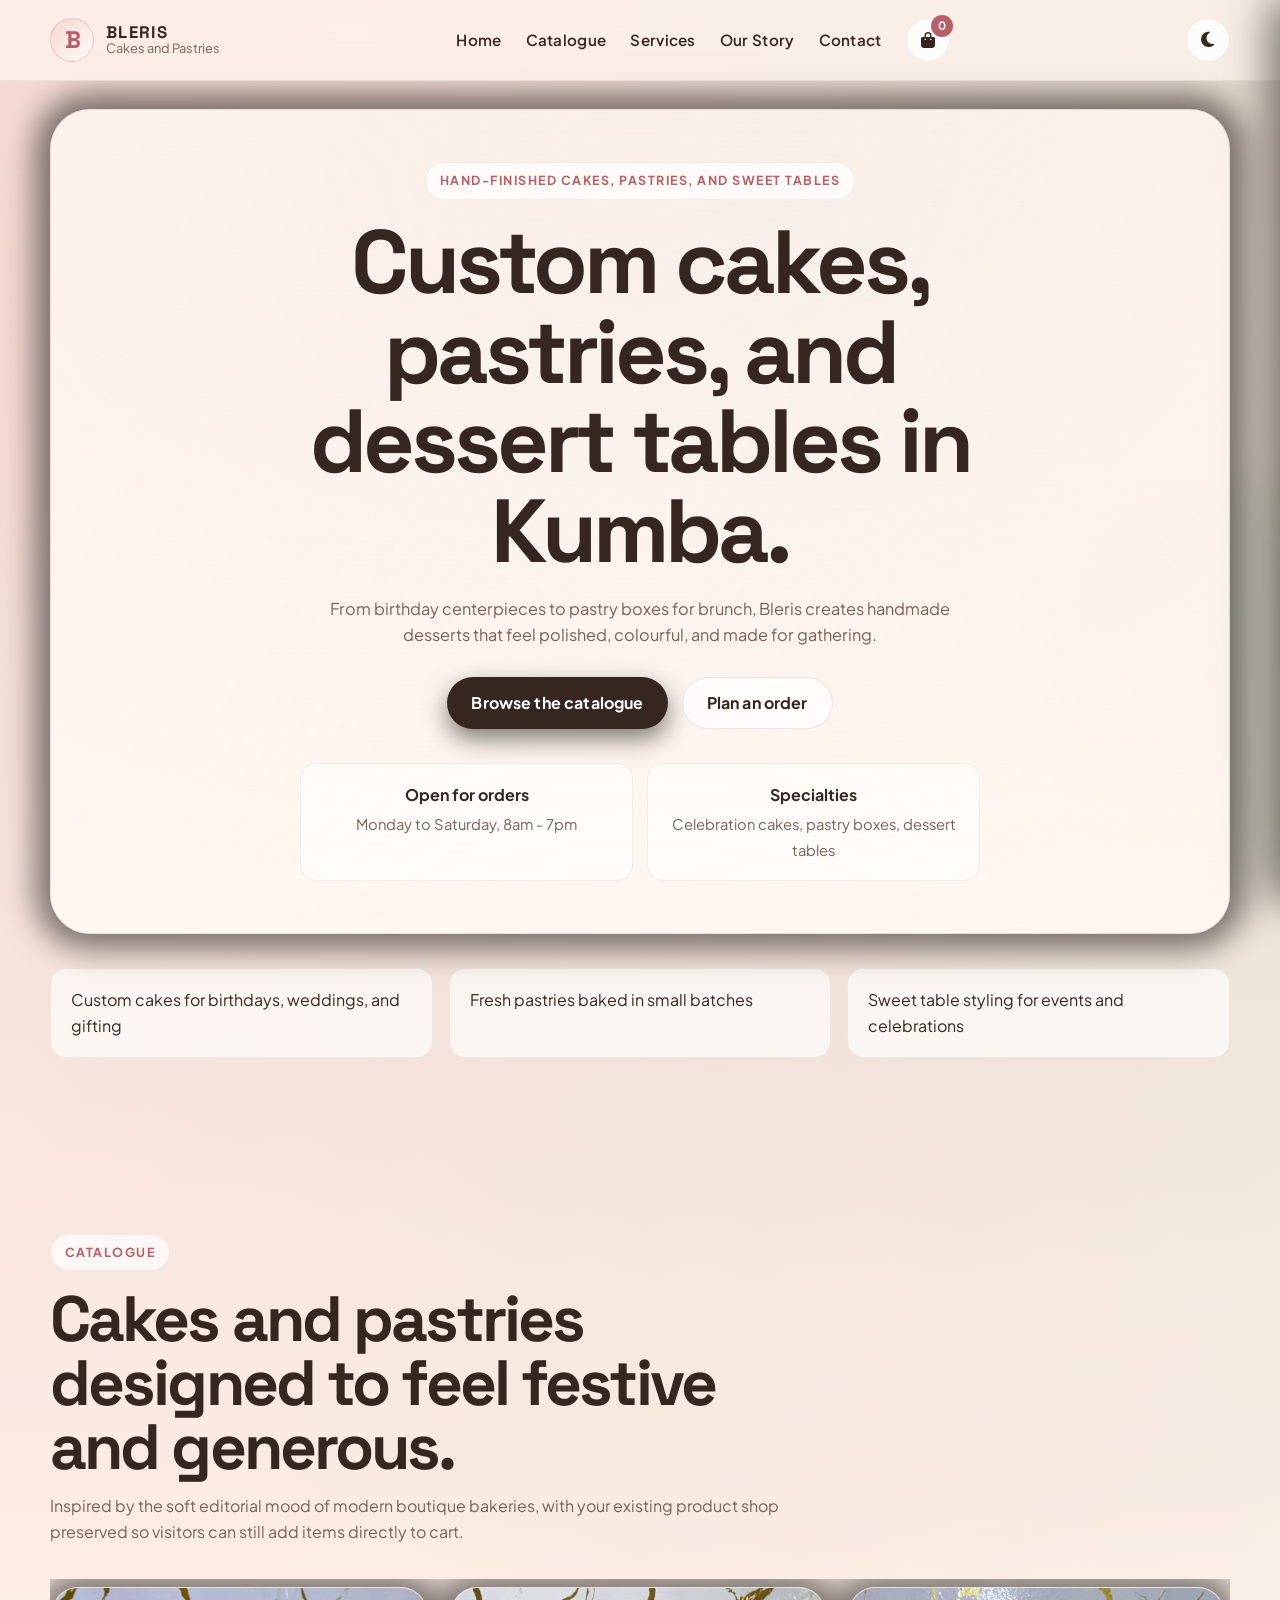
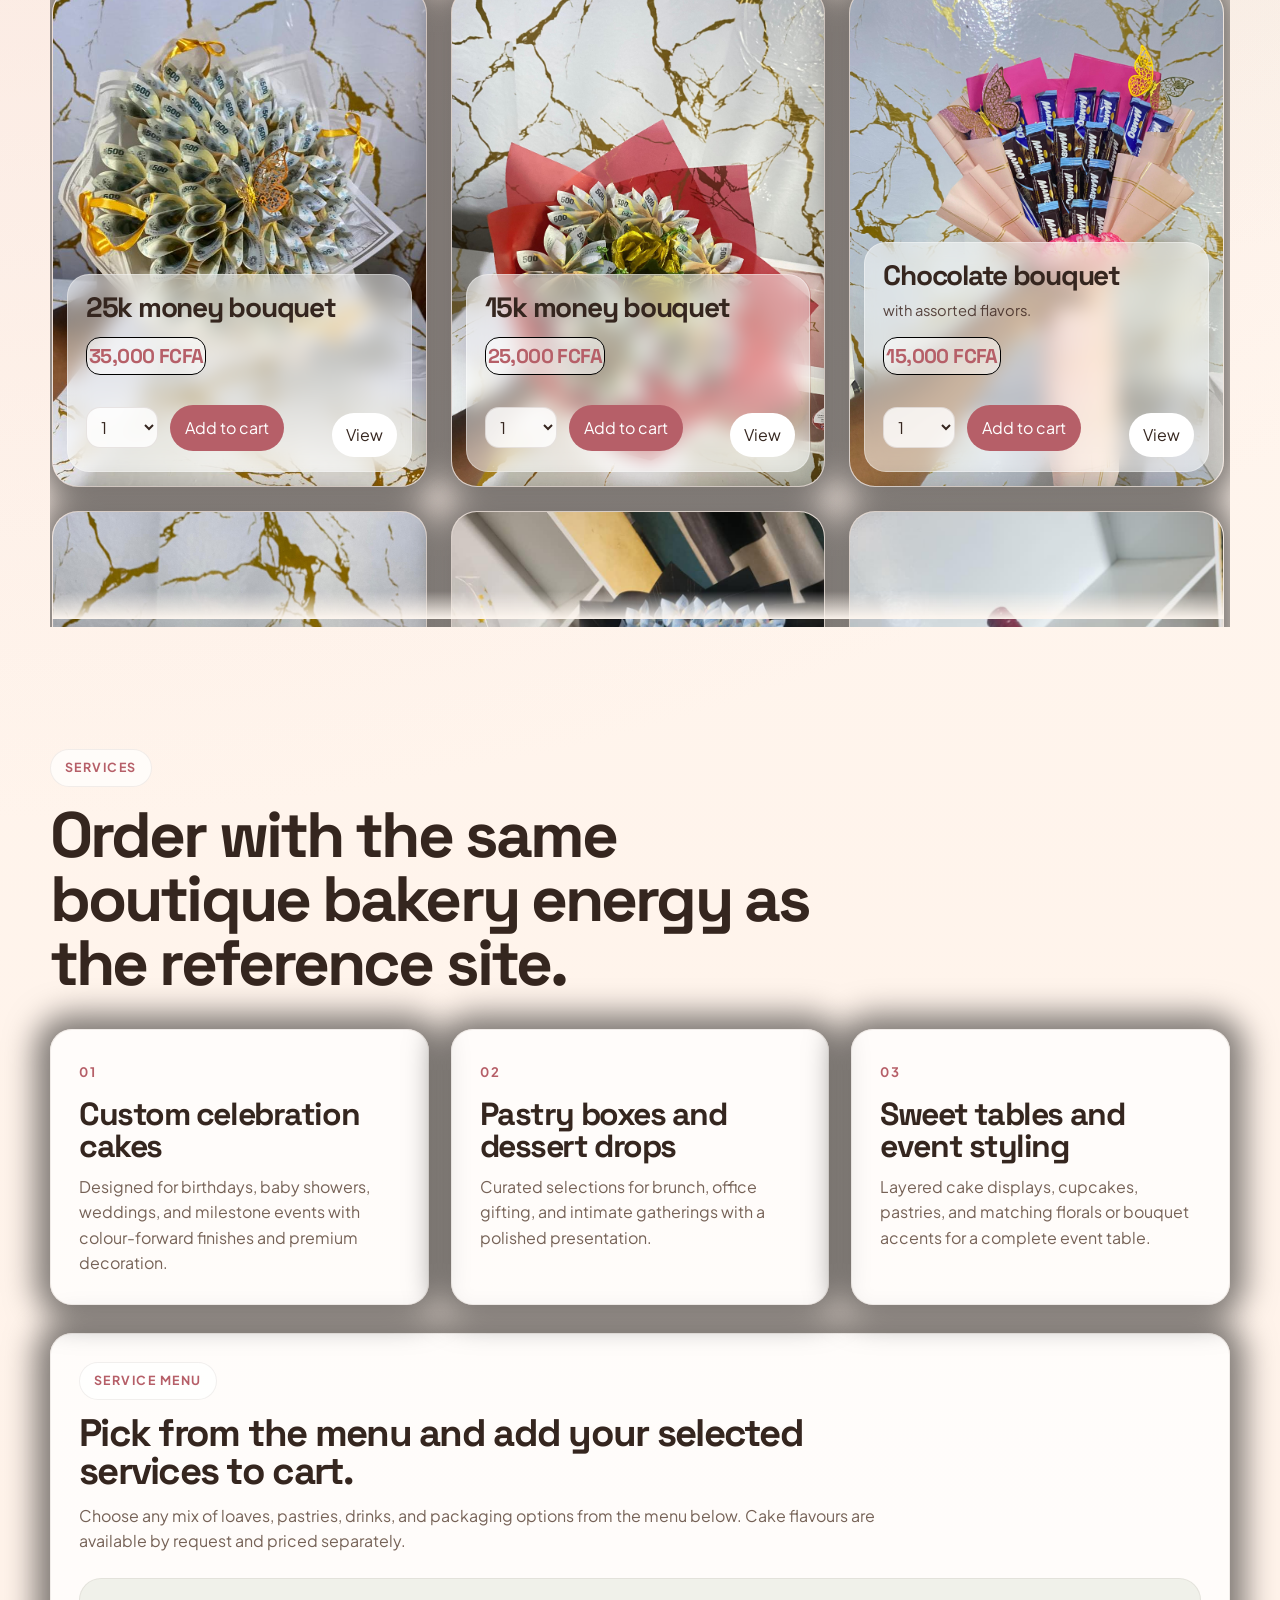
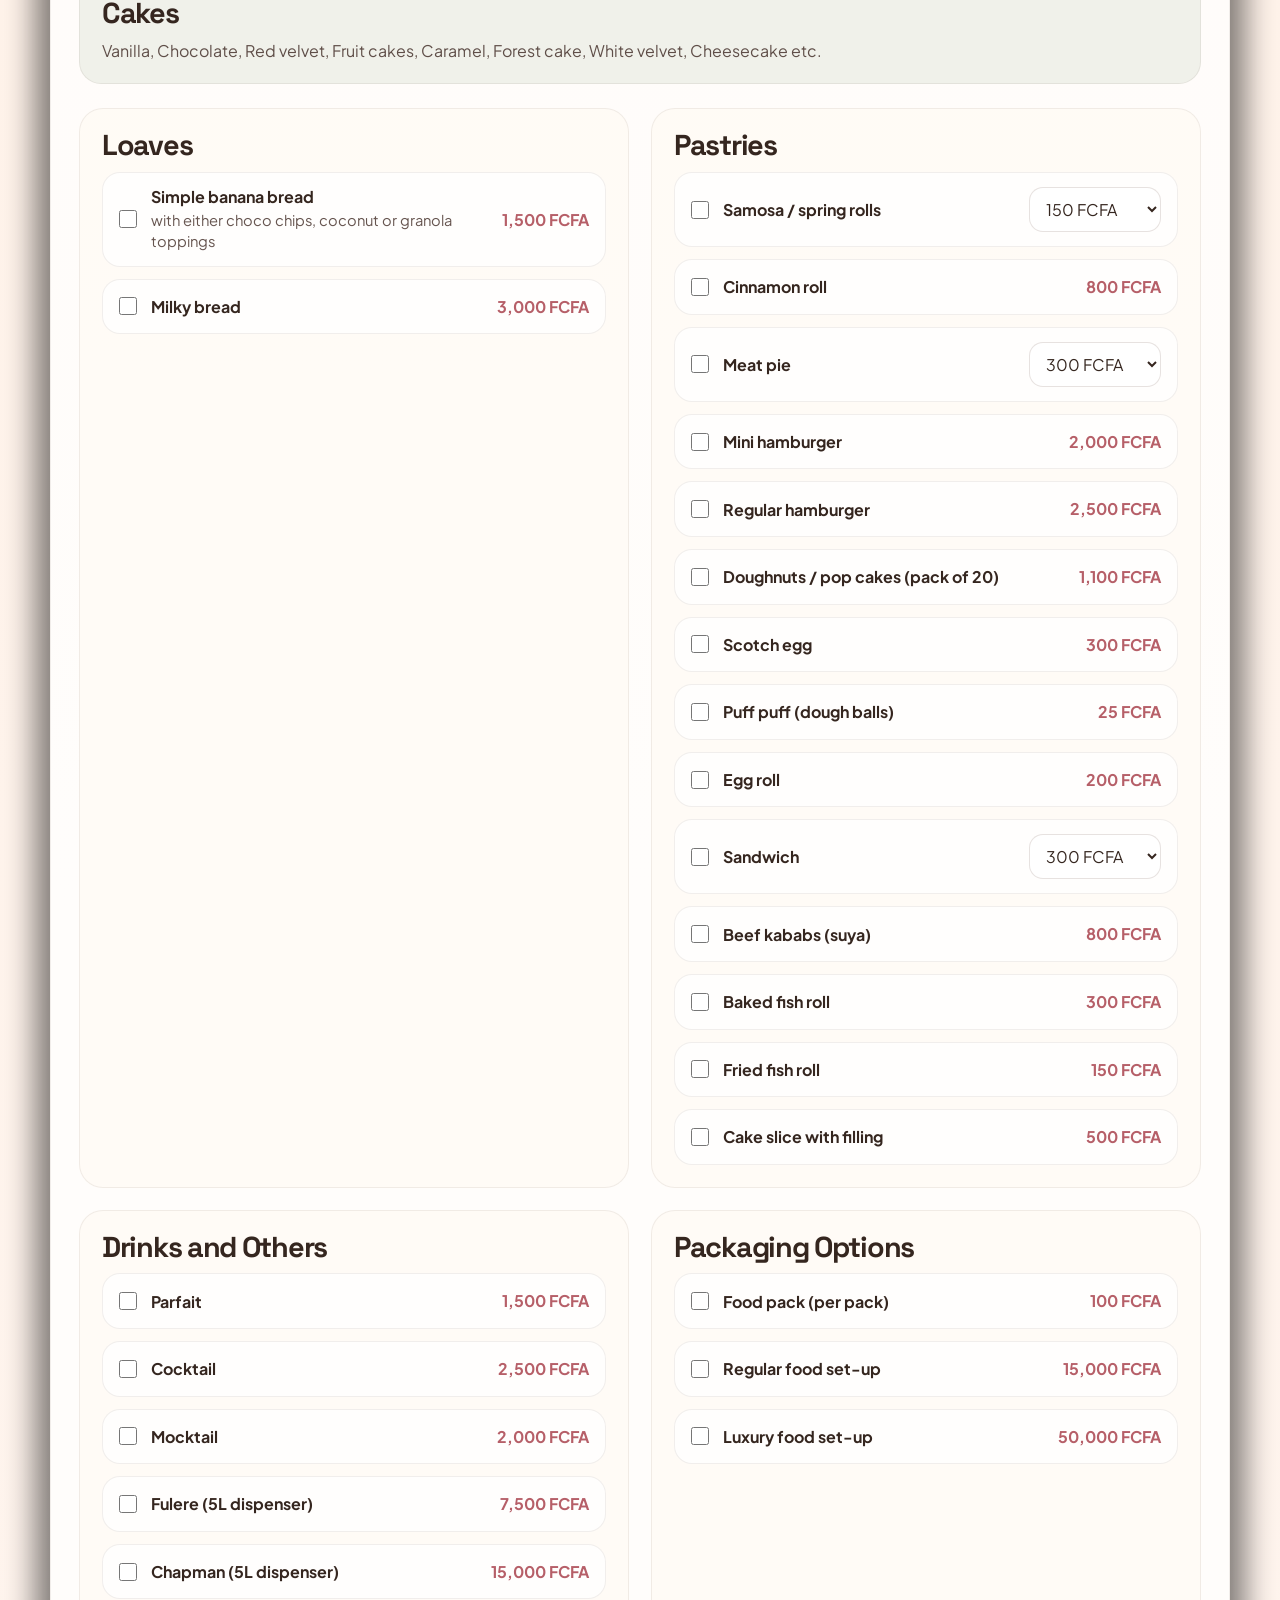
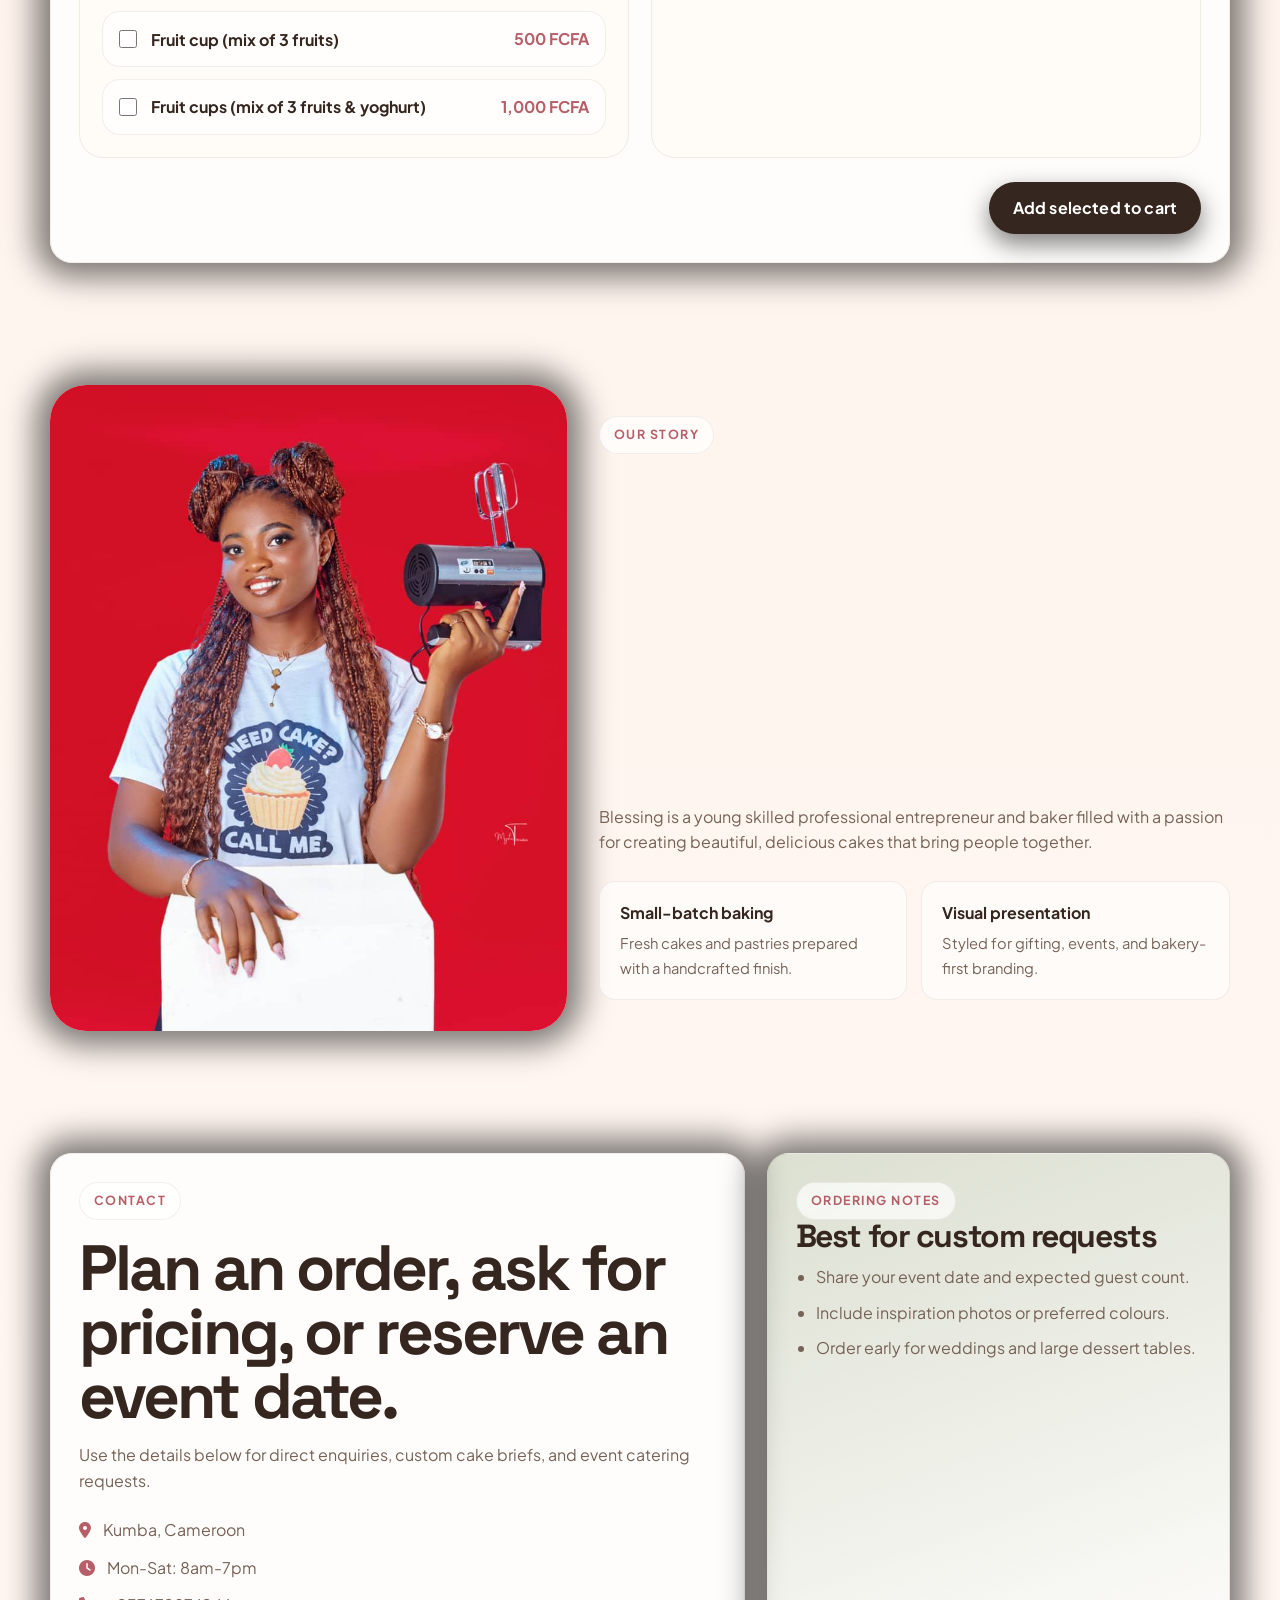
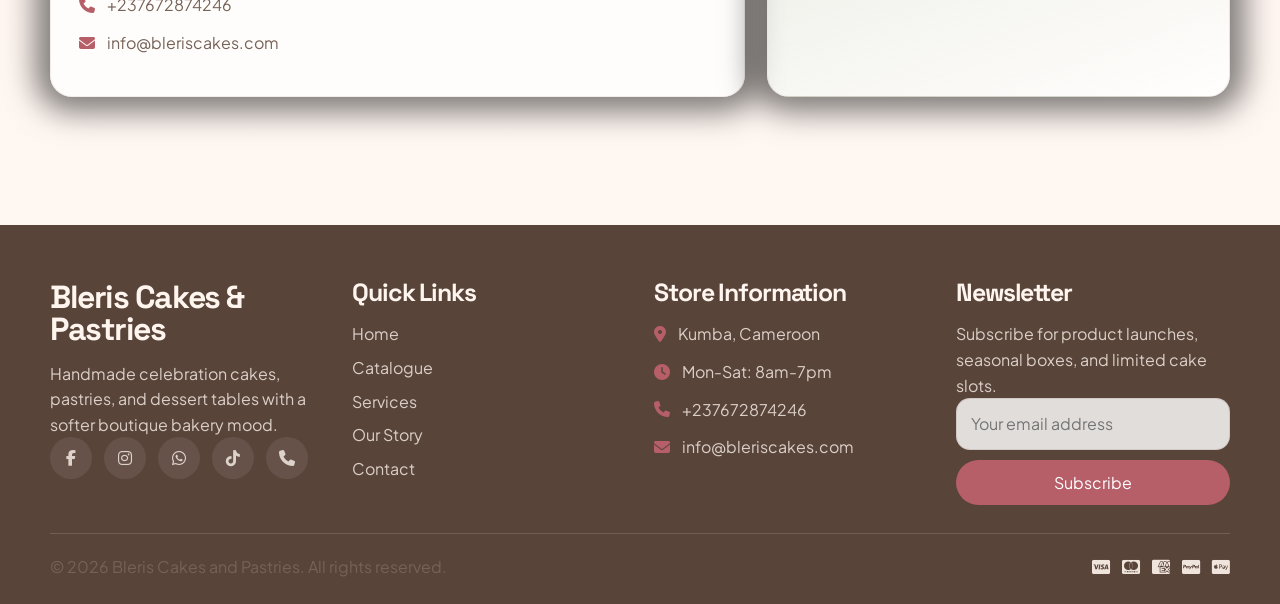
==== commit b68d96a9: "Updated item catalogue to match clients preferences and also the whatsapp submit for order submissio" ====
--- a/index.html
+++ b/index.html
@@ -34,7 +34,7 @@
             "url": "https://nwstevo.github.io/Bleris-cakes-and-Pastries/",
             "image": "https://nwstevo.github.io/Bleris-cakes-and-Pastries/assets/cake8.jpeg",
             "description": "Bleris Cakes and Pastries creates handmade custom cakes, pastries, cupcakes, and dessert tables for celebrations and events in Kumba, Cameroon.",
-            "telephone": "+237653364537",
+            "telephone": "+237672874246",
             "email": "info@bleriscakes.com",
             "priceRange": "FCFA",
             "address": {
@@ -64,7 +64,7 @@
             "sameAs": [
                 "https://facebook.com",
                 "https://instagram.com",
-                "https://wa.me/237653364537",
+                "https://wa.me/237672874246",
                 "https://www.tiktok.com/@cakes_in_kumba"
             ]
         }
@@ -122,13 +122,10 @@
                             <img src="assets/pic2.jpg" alt="Layered custom cake display">
                         </div>
                         <div class="hero-slide hero-slide-3">
-                            <img src="assets/pic3.jpg" alt="Boutique pastry and cake arrangement">
+                            <img src="assets/pic3.jpg" alt="Chocolate bouquetcake arrangement">
                         </div>
                         <div class="hero-slide hero-slide-4">
                             <img src="assets/pic4.jpg" alt="Celebration cake with decorative finish">
-                        </div>
-                        <div class="hero-slide hero-slide-5">
-                            <img src="assets/pic5.jpg" alt="Bakery table with custom cakes">
                         </div>
                         <div class="hero-slide hero-slide-6">
                             <img src="assets/pic6.jpg" alt="Event-ready cake presentation">
@@ -178,224 +175,254 @@
                 <div class="menu-section">
                     <div class="products-scroll" id="products-scroll" data-scroll-top="false" data-scroll-bottom="true">
                         <div class="products-grid" id="products-grid">
+                            <figure class="catalogue-shot" tabindex="0">
+                                <img src="assets/pic1.jpg" alt="Decorated celebration cake by Bleris">
+                                <figcaption class="catalogue-shot-copy">
+                                    <h3 class="catalogue-shot-title">25k money bouquet</h3>
+                                    <p class="product-price catalogue-shot-price">35,000 FCFA</p>
+                                    <div class="product-actions catalogue-shot-actions">
+                                        <button class="product-image-zoom" type="button" aria-label="View image for Celebration Masterpiece">View</button>
+                                        <select class="quantity-select" aria-label="Select quantity for Celebration Masterpiece"><option value="1">1</option><option value="2">2</option><option value="3">3</option><option value="4">4</option><option value="5">5</option></select>
+                                        <button class="btn-add-to-cart" data-id="201" data-name="Celebration Masterpiece" data-price="35000" data-image="assets/pic1.jpg">Add to cart</button>
+                                    </div>
+                                </figcaption>
+                            </figure>
+                            <figure class="catalogue-shot" tabindex="0">
+                                <img src="assets/pic2.jpg" alt="15k money bouquet">
+                                <figcaption class="catalogue-shot-copy">
+                                    <h3 class="catalogue-shot-title">15k money bouquet</h3>
+                                    <p class="product-price catalogue-shot-price">25,000 FCFA</p>
+                                    <div class="product-actions catalogue-shot-actions">
+                                        <button class="product-image-zoom" type="button" aria-label="View image for 15k money bouquet">View</button>
+                                        <select class="quantity-select" aria-label="Select quantity for 15k money bouquet"><option value="1">1</option><option value="2">2</option><option value="3">3</option><option value="4">4</option><option value="5">5</option></select>
+                                        <button class="btn-add-to-cart" data-id="202" data-name="15k money bouquet" data-price="25000" data-image="assets/pic2.jpg">Add to cart</button>
+                                    </div>
+                                </figcaption>
+                            </figure>
+                            <figure class="catalogue-shot catalogue-shot-wide" tabindex="0">
+                                <img src="assets/pic3.jpg" alt="Chocolate bouquet">
+                                <figcaption class="catalogue-shot-copy">
+                                    <h3 class="catalogue-shot-title">Chocolate bouquet</h3>
+                                    <p class="catalogue-shot-detail">with assorted flavors.</p>
+                                    <p class="product-price catalogue-shot-price">15,000 FCFA</p>
+                                    <div class="product-actions catalogue-shot-actions">
+                                        <button class="product-image-zoom" type="button" aria-label="View image for Chocolate bouquet">View</button>
+                                        <select class="quantity-select" aria-label="Select quantity for Chocolate bouquet"><option value="1">1</option><option value="2">2</option><option value="3">3</option><option value="4">4</option><option value="5">5</option></select>
+                                        <button class="btn-add-to-cart" data-id="203" data-name="Chocolate bouquet" data-price="15000" data-image="assets/pic3.jpg">Add to cart</button>
+                                    </div>
+                                </figcaption>
+                            </figure>
+                            <figure class="catalogue-shot" tabindex="0">
+                                <img src="assets/pic4.jpg" alt="Vanilla cloud cake">
+                                <figcaption class="catalogue-shot-copy">
+                                    <h3 class="catalogue-shot-title">Vanilla cloud cake</h3>
+                                    <p class="catalogue-shot-detail">Frosted in American buttercream.</p>
+                                    <p class="product-price catalogue-shot-price">7,000 FCFA</p>
+                                    <div class="product-actions catalogue-shot-actions">
+                                        <button class="product-image-zoom" type="button" aria-label="View image for vanilla cloud cake ">View</button>
+                                        <select class="quantity-select" aria-label="Select quantity for vanilla cloud cake "><option value="1">1</option><option value="2">2</option><option value="3">3</option><option value="4">4</option><option value="5">5</option></select>
+                                        <button class="btn-add-to-cart" data-id="204" data-name="vanilla cloud cake " data-price="7000" data-image="assets/pic4.jpg">Add to cart</button>
+                                    </div>
+                                </figcaption>
+                            </figure>
+                            <figure class="catalogue-shot" tabindex="0">
+                                <img src="assets/pic6.jpg" alt="Event-ready cake presentation">
+                                <figcaption class="catalogue-shot-copy">
+                                    <h3 class="catalogue-shot-title">Sweet Luxury Combo</h3>
+                                    <p class="catalogue-shot-detail">Money bouquet 100,000 FCFA and Gift basket</p>
+                                    <p class="product-price catalogue-shot-price">165,000 FCFA</p>
+                                    <div class="product-actions catalogue-shot-actions">
+                                        <button class="product-image-zoom" type="button" aria-label="View image for Event Ready">View</button>
+                                        <select class="quantity-select" aria-label="Select quantity for Event Ready"><option value="1">1</option><option value="2">2</option><option value="3">3</option><option value="4">4</option><option value="5">5</option></select>
+                                        <button class="btn-add-to-cart" data-id="206" data-name="Event Ready" data-price="165000" data-image="assets/pic6.jpg">Add to cart</button>
+                                    </div>
+                                </figcaption>
+                            </figure>
                             <figure class="catalogue-shot catalogue-shot-wide" aria-label="Recent Bleris cake and pastry designs" tabindex="0">
-                                <img src="assets/pic7.jpg" alt="Recent Bleris cake design">
-                                <figcaption class="catalogue-shot-copy">
-                                    <h3 class="catalogue-shot-title">Classic Celebration</h3>
-                                    <p class="catalogue-shot-detail">Layered party cake styled for birthdays and warm family gatherings.</p>
-                                    <p class="product-price catalogue-shot-price">18,500 FCFA</p>
+                                <img src="assets/pic7.jpg" alt="Soft Luxury">
+                                <figcaption class="catalogue-shot-copy">
+                                    <h3 class="catalogue-shot-title">Soft Luxury</h3>
+                                    <p class="product-price catalogue-shot-price">35,000 FCFA</p>
                                     <div class="product-actions catalogue-shot-actions">
                                         <button class="product-image-zoom" type="button" aria-label="View image for Classic Celebration">View</button>
                                         <select class="quantity-select" aria-label="Select quantity for Classic Celebration"><option value="1">1</option><option value="2">2</option><option value="3">3</option><option value="4">4</option><option value="5">5</option></select>
-                                        <button class="btn-add-to-cart" data-id="101" data-name="Classic Celebration" data-price="18.50" data-image="assets/pic7.jpg">Add to cart</button>
+                                        <button class="btn-add-to-cart" data-id="101" data-name="Classic Celebration" data-price="35000" data-image="assets/pic7.jpg">Add to cart</button>
                                     </div>
                                 </figcaption>
                             </figure>
                             <figure class="catalogue-shot" tabindex="0">
                                 <img src="assets/pic8.jpg" alt="Custom cake finish from Bleris">
                                 <figcaption class="catalogue-shot-copy">
-                                    <h3 class="catalogue-shot-title">Soft Floral Finish</h3>
-                                    <p class="catalogue-shot-detail">A polished floral design with boutique bakery presentation.</p>
-                                    <p class="product-price catalogue-shot-price">16,000 FCFA</p>
-                                    <div class="product-actions catalogue-shot-actions">
-                                        <button class="product-image-zoom" type="button" aria-label="View image for Soft Floral Finish">View</button>
-                                        <select class="quantity-select" aria-label="Select quantity for Soft Floral Finish"><option value="1">1</option><option value="2">2</option><option value="3">3</option><option value="4">4</option><option value="5">5</option></select>
-                                        <button class="btn-add-to-cart" data-id="102" data-name="Soft Floral Finish" data-price="16.00" data-image="assets/pic8.jpg">Add to cart</button>
+                                    <h3 class="catalogue-shot-title">Signature layer cake</h3>
+                                    <p class="product-price catalogue-shot-price">50,000 FCFA</p>
+                                    <div class="product-actions catalogue-shot-actions">
+                                        <button class="product-image-zoom" type="button" aria-label="View image for Soft Floral cloud cake ">View</button>
+                                        <select class="quantity-select" aria-label="Select quantity for Soft Floral cloud cake "><option value="1">1</option><option value="2">2</option><option value="3">3</option><option value="4">4</option><option value="5">5</option></select>
+                                        <button class="btn-add-to-cart" data-id="102" data-name="Soft Floral cloud cake " data-price="50000" data-image="assets/pic8.jpg">Add to cart</button>
                                     </div>
                                 </figcaption>
                             </figure>
                             <figure class="catalogue-shot" tabindex="0">
                                 <img src="assets/pic9.jpg" alt="Celebration dessert styling by Bleris">
                                 <figcaption class="catalogue-shot-copy">
-                                    <h3 class="catalogue-shot-title">Dessert Table Mood</h3>
-                                    <p class="catalogue-shot-detail">Styled sweets prepared for events, gifting, and photo-ready displays.</p>
-                                    <p class="product-price catalogue-shot-price">22,500 FCFA</p>
+                                    <h3 class="catalogue-shot-title">Marbled chocolate cake</h3>
+                                    <p class="product-price catalogue-shot-price">12,500 FCFA</p>
                                     <div class="product-actions catalogue-shot-actions">
                                         <button class="product-image-zoom" type="button" aria-label="View image for Dessert Table Mood">View</button>
                                         <select class="quantity-select" aria-label="Select quantity for Dessert Table Mood"><option value="1">1</option><option value="2">2</option><option value="3">3</option><option value="4">4</option><option value="5">5</option></select>
-                                        <button class="btn-add-to-cart" data-id="103" data-name="Dessert Table Mood" data-price="22.50" data-image="assets/pic9.jpg">Add to cart</button>
+                                        <button class="btn-add-to-cart" data-id="103" data-name="Dessert Table Mood" data-price="12500" data-image="assets/pic9.jpg">Add to cart</button>
                                     </div>
                                 </figcaption>
                             </figure>
                             <figure class="catalogue-shot catalogue-shot-tall" tabindex="0">
                                 <img src="assets/pic10.jpg" alt="Tall bakery display by Bleris">
                                 <figcaption class="catalogue-shot-copy">
-                                    <h3 class="catalogue-shot-title">Tall Signature Cake</h3>
-                                    <p class="catalogue-shot-detail">A statement cake built for milestone moments and elegant tables.</p>
-                                    <p class="product-price catalogue-shot-price">25,000 FCFA</p>
+                                    <h3 class="catalogue-shot-title">Classic butter cake</h3>
+                                    <p class="catalogue-shot-detail">Frosted in buttercream</p>
+                                    <p class="product-price catalogue-shot-price">12,500 FCFA</p>
                                     <div class="product-actions catalogue-shot-actions">
                                         <button class="product-image-zoom" type="button" aria-label="View image for Tall Signature Cake">View</button>
                                         <select class="quantity-select" aria-label="Select quantity for Tall Signature Cake"><option value="1">1</option><option value="2">2</option><option value="3">3</option><option value="4">4</option><option value="5">5</option></select>
-                                        <button class="btn-add-to-cart" data-id="104" data-name="Tall Signature Cake" data-price="25.00" data-image="assets/pic10.jpg">Add to cart</button>
-                                    </div>
-                                </figcaption>
-                            </figure>
-                            <figure class="catalogue-shot" tabindex="0">
-                                <img src="assets/pic11.jpg" alt="Cake decoration detail">
-                                <figcaption class="catalogue-shot-copy">
-                                    <h3 class="catalogue-shot-title">Detail Work</h3>
-                                    <p class="catalogue-shot-detail">Close-up finishing with a clean bakery look and careful texture.</p>
-                                    <p class="product-price catalogue-shot-price">14,500 FCFA</p>
-                                    <div class="product-actions catalogue-shot-actions">
-                                        <button class="product-image-zoom" type="button" aria-label="View image for Detail Work">View</button>
-                                        <select class="quantity-select" aria-label="Select quantity for Detail Work"><option value="1">1</option><option value="2">2</option><option value="3">3</option><option value="4">4</option><option value="5">5</option></select>
-                                        <button class="btn-add-to-cart" data-id="105" data-name="Detail Work" data-price="14.50" data-image="assets/pic11.jpg">Add to cart</button>
+                                        <button class="btn-add-to-cart" data-id="104" data-name="Tall Signature Cake" data-price="12500" data-image="assets/pic10.jpg">Add to cart</button>
                                     </div>
                                 </figcaption>
                             </figure>
                             <figure class="catalogue-shot" tabindex="0">
                                 <img src="assets/pic12.jpg" alt="Hand-finished cake from Bleris">
                                 <figcaption class="catalogue-shot-copy">
-                                    <h3 class="catalogue-shot-title">Hand-Finished Layer</h3>
-                                    <p class="catalogue-shot-detail">A smooth iced design prepared for birthdays and custom gifting.</p>
-                                    <p class="product-price catalogue-shot-price">17,500 FCFA</p>
+                                    <h3 class="catalogue-shot-title">Small chops setup/ mini buffet table</h3>
+                                    <p class="catalogue-shot-detail">Prices depends on menu</p>
+                                    <p class="product-price catalogue-shot-price">upon negotiation</p>
                                     <div class="product-actions catalogue-shot-actions">
                                         <button class="product-image-zoom" type="button" aria-label="View image for Hand-Finished Layer">View</button>
                                         <select class="quantity-select" aria-label="Select quantity for Hand-Finished Layer"><option value="1">1</option><option value="2">2</option><option value="3">3</option><option value="4">4</option><option value="5">5</option></select>
-                                        <button class="btn-add-to-cart" data-id="106" data-name="Hand-Finished Layer" data-price="17.50" data-image="assets/pic12.jpg">Add to cart</button>
-                                    </div>
-                                </figcaption>
-                            </figure>
-                            <figure class="catalogue-shot" tabindex="0">
-                                <img src="assets/pic13.jpg" alt="Boutique bakery order from Bleris">
-                                <figcaption class="catalogue-shot-copy">
-                                    <h3 class="catalogue-shot-title">Boutique Order</h3>
-                                    <p class="catalogue-shot-detail">A refined custom bake with a softer editorial bakery mood.</p>
-                                    <p class="product-price catalogue-shot-price">19,000 FCFA</p>
-                                    <div class="product-actions catalogue-shot-actions">
-                                        <button class="product-image-zoom" type="button" aria-label="View image for Boutique Order">View</button>
-                                        <select class="quantity-select" aria-label="Select quantity for Boutique Order"><option value="1">1</option><option value="2">2</option><option value="3">3</option><option value="4">4</option><option value="5">5</option></select>
-                                        <button class="btn-add-to-cart" data-id="107" data-name="Boutique Order" data-price="19.00" data-image="assets/pic13.jpg">Add to cart</button>
+                                        <button class="btn-add-to-cart" data-id="106" data-name="Hand-Finished Layer" data-price="0" data-image="assets/pic12.jpg">Add to cart</button>
                                     </div>
                                 </figcaption>
                             </figure>
                             <figure class="catalogue-shot catalogue-shot-wide" tabindex="0">
                                 <img src="assets/pic14.jpg" alt="Pastry and cake selection">
                                 <figcaption class="catalogue-shot-copy">
-                                    <h3 class="catalogue-shot-title">Mixed Selection</h3>
-                                    <p class="catalogue-shot-detail">A broad dessert spread pairing cakes and pastries for hosting.</p>
-                                    <p class="product-price catalogue-shot-price">21,000 FCFA</p>
+                                    <h3 class="catalogue-shot-title">Soft love</h3>
+                                    <p class="catalogue-shot-detail">100,000 FCFA cash used</p>
+                                    <p class="product-price catalogue-shot-price">130,000 FCFA</p>
                                     <div class="product-actions catalogue-shot-actions">
                                         <button class="product-image-zoom" type="button" aria-label="View image for Mixed Selection">View</button>
                                         <select class="quantity-select" aria-label="Select quantity for Mixed Selection"><option value="1">1</option><option value="2">2</option><option value="3">3</option><option value="4">4</option><option value="5">5</option></select>
-                                        <button class="btn-add-to-cart" data-id="108" data-name="Mixed Selection" data-price="21.00" data-image="assets/pic14.jpg">Add to cart</button>
+                                        <button class="btn-add-to-cart" data-id="108" data-name="Mixed Selection" data-price="130000" data-image="assets/pic14.jpg">Add to cart</button>
                                     </div>
                                 </figcaption>
                             </figure>
                             <figure class="catalogue-shot" tabindex="0">
                                 <img src="assets/pic15.jpg" alt="Celebration cake styling">
                                 <figcaption class="catalogue-shot-copy">
-                                    <h3 class="catalogue-shot-title">Celebration Styling</h3>
-                                    <p class="catalogue-shot-detail">A festive custom cake balanced between colour, texture, and height.</p>
-                                    <p class="product-price catalogue-shot-price">18,000 FCFA</p>
-                                    <div class="product-actions catalogue-shot-actions">
-                                        <button class="product-image-zoom" type="button" aria-label="View image for Celebration Styling">View</button>
-                                        <select class="quantity-select" aria-label="Select quantity for Celebration Styling"><option value="1">1</option><option value="2">2</option><option value="3">3</option><option value="4">4</option><option value="5">5</option></select>
-                                        <button class="btn-add-to-cart" data-id="109" data-name="Celebration Styling" data-price="18.00" data-image="assets/pic15.jpg">Add to cart</button>
+                                    <h3 class="catalogue-shot-title">Little princess Combo</h3>
+                                    <p class="catalogue-shot-detail">Vanilla and Marbled chocolate frosted in American buttercream</p>
+                                    <p class="product-price catalogue-shot-price">10,000 FCFA</p>
+                                    <div class="product-actions catalogue-shot-actions">
+                                        <button class="product-image-zoom" type="button" aria-label="View image for Little princess Combo">View</button>
+                                        <select class="quantity-select" aria-label="Select quantity for Little princess Combo"><option value="1">1</option><option value="2">2</option><option value="3">3</option><option value="4">4</option><option value="5">5</option></select>
+                                        <button class="btn-add-to-cart" data-id="109" data-name="Little princess Combo" data-price="10000" data-image="assets/pic15.jpg">Add to cart</button>
                                     </div>
                                 </figcaption>
                             </figure>
                             <figure class="catalogue-shot" tabindex="0">
                                 <img src="assets/pic16.jpg" alt="Bleris custom order showcase">
                                 <figcaption class="catalogue-shot-copy">
-                                    <h3 class="catalogue-shot-title">Custom Showcase</h3>
-                                    <p class="catalogue-shot-detail">A made-to-order design prepared for gifting and event centerpieces.</p>
-                                    <p class="product-price catalogue-shot-price">20,500 FCFA</p>
+                                    <h3 class="catalogue-shot-title">Creamy doughnuts</h3>
+                                    <p class="catalogue-shot-detail">Price per pack</p>
+                                    <p class="product-price catalogue-shot-price">1,500 FCFA</p>
                                     <div class="product-actions catalogue-shot-actions">
                                         <button class="product-image-zoom" type="button" aria-label="View image for Custom Showcase">View</button>
                                         <select class="quantity-select" aria-label="Select quantity for Custom Showcase"><option value="1">1</option><option value="2">2</option><option value="3">3</option><option value="4">4</option><option value="5">5</option></select>
-                                        <button class="btn-add-to-cart" data-id="110" data-name="Custom Showcase" data-price="20.50" data-image="assets/pic16.jpg">Add to cart</button>
+                                        <button class="btn-add-to-cart" data-id="110" data-name="Custom Showcase" data-price="1500" data-image="assets/pic16.jpg">Add to cart</button>
                                     </div>
                                 </figcaption>
                             </figure>
                             <figure class="catalogue-shot catalogue-shot-tall" tabindex="0">
                                 <img src="assets/pic17.jpg" alt="Event cake arrangement">
                                 <figcaption class="catalogue-shot-copy">
-                                    <h3 class="catalogue-shot-title">Event Arrangement</h3>
-                                    <p class="catalogue-shot-detail">A taller composition suited to showers, weddings, and large tables.</p>
-                                    <p class="product-price catalogue-shot-price">27,000 FCFA</p>
+                                    <h3 class="catalogue-shot-title">Food Tray</h3>
+                                    <p class="product-price catalogue-shot-price">50,000 FCFA</p>
                                     <div class="product-actions catalogue-shot-actions">
                                         <button class="product-image-zoom" type="button" aria-label="View image for Event Arrangement">View</button>
                                         <select class="quantity-select" aria-label="Select quantity for Event Arrangement"><option value="1">1</option><option value="2">2</option><option value="3">3</option><option value="4">4</option><option value="5">5</option></select>
-                                        <button class="btn-add-to-cart" data-id="111" data-name="Event Arrangement" data-price="27.00" data-image="assets/pic17.jpg">Add to cart</button>
+                                        <button class="btn-add-to-cart" data-id="111" data-name="Event Arrangement" data-price="50000" data-image="assets/pic17.jpg">Add to cart</button>
                                     </div>
                                 </figcaption>
                             </figure>
                             <figure class="catalogue-shot" tabindex="0">
                                 <img src="assets/pic18.jpg" alt="Decorated cake detail">
                                 <figcaption class="catalogue-shot-copy">
-                                    <h3 class="catalogue-shot-title">Decorated Detail</h3>
-                                    <p class="catalogue-shot-detail">Intricate finishing with a brighter look for modern celebration orders.</p>
-                                    <p class="product-price catalogue-shot-price">15,500 FCFA</p>
+                                    <h3 class="catalogue-shot-title">Velvet bliss cake</h3>
+                                    <p class="product-price catalogue-shot-price">15,000 FCFA</p>
                                     <div class="product-actions catalogue-shot-actions">
                                         <button class="product-image-zoom" type="button" aria-label="View image for Decorated Detail">View</button>
                                         <select class="quantity-select" aria-label="Select quantity for Decorated Detail"><option value="1">1</option><option value="2">2</option><option value="3">3</option><option value="4">4</option><option value="5">5</option></select>
-                                        <button class="btn-add-to-cart" data-id="112" data-name="Decorated Detail" data-price="15.50" data-image="assets/pic18.jpg">Add to cart</button>
+                                        <button class="btn-add-to-cart" data-id="112" data-name="Decorated Detail" data-price="15000" data-image="assets/pic18.jpg">Add to cart</button>
                                     </div>
                                 </figcaption>
                             </figure>
                             <figure class="catalogue-shot" tabindex="0">
                                 <img src="assets/pic19.jpg" alt="Custom bakery presentation">
                                 <figcaption class="catalogue-shot-copy">
-                                    <h3 class="catalogue-shot-title">Bakery Presentation</h3>
-                                    <p class="catalogue-shot-detail">A polished final presentation that photographs beautifully on the table.</p>
-                                    <p class="product-price catalogue-shot-price">16,500 FCFA</p>
+                                    <h3 class="catalogue-shot-title">Cartoon Themed cake</h3>
+                                    <p class="catalogue-shot-detail">Frosted in buttercream</p>
+                                    <p class="product-price catalogue-shot-price">10,000 FCFA</p>
                                     <div class="product-actions catalogue-shot-actions">
                                         <button class="product-image-zoom" type="button" aria-label="View image for Bakery Presentation">View</button>
                                         <select class="quantity-select" aria-label="Select quantity for Bakery Presentation"><option value="1">1</option><option value="2">2</option><option value="3">3</option><option value="4">4</option><option value="5">5</option></select>
-                                        <button class="btn-add-to-cart" data-id="113" data-name="Bakery Presentation" data-price="16.50" data-image="assets/pic19.jpg">Add to cart</button>
+                                        <button class="btn-add-to-cart" data-id="113" data-name="Bakery Presentation" data-price="10000" data-image="assets/pic19.jpg">Add to cart</button>
                                     </div>
                                 </figcaption>
                             </figure>
                             <figure class="catalogue-shot" tabindex="0">
                                 <img src="assets/pic21.jpg" alt="Signature Bleris cake design">
                                 <figcaption class="catalogue-shot-copy">
-                                    <h3 class="catalogue-shot-title">Signature Design</h3>
-                                    <p class="catalogue-shot-detail">A distinct Bleris look with a soft boutique feel and custom finish.</p>
-                                    <p class="product-price catalogue-shot-price">19,500 FCFA</p>
+                                    <h3 class="catalogue-shot-title">Barbie Dream delight</h3>
+                                    <p class="product-price catalogue-shot-price">20,000 FCFA</p>
                                     <div class="product-actions catalogue-shot-actions">
                                         <button class="product-image-zoom" type="button" aria-label="View image for Signature Design">View</button>
                                         <select class="quantity-select" aria-label="Select quantity for Signature Design"><option value="1">1</option><option value="2">2</option><option value="3">3</option><option value="4">4</option><option value="5">5</option></select>
-                                        <button class="btn-add-to-cart" data-id="114" data-name="Signature Design" data-price="19.50" data-image="assets/pic21.jpg">Add to cart</button>
+                                        <button class="btn-add-to-cart" data-id="114" data-name="Signature Design" data-price="20000" data-image="assets/pic21.jpg">Add to cart</button>
                                     </div>
                                 </figcaption>
                             </figure>
                             <figure class="catalogue-shot" tabindex="0">
                                 <img src="assets/pic22.jpg" alt="Freshly decorated cake">
                                 <figcaption class="catalogue-shot-copy">
-                                    <h3 class="catalogue-shot-title">Fresh Decor</h3>
-                                    <p class="catalogue-shot-detail">A newly finished cake designed for collection, gifting, or setup.</p>
-                                    <p class="product-price catalogue-shot-price">17,000 FCFA</p>
+                                    <h3 class="catalogue-shot-title">Vanilla bliss cake</h3>
+                                    <p class="catalogue-shot-detail">Covered in fondant</p>
+                                    <p class="product-price catalogue-shot-price">65,000 FCFA</p>
                                     <div class="product-actions catalogue-shot-actions">
                                         <button class="product-image-zoom" type="button" aria-label="View image for Fresh Decor">View</button>
                                         <select class="quantity-select" aria-label="Select quantity for Fresh Decor"><option value="1">1</option><option value="2">2</option><option value="3">3</option><option value="4">4</option><option value="5">5</option></select>
-                                        <button class="btn-add-to-cart" data-id="115" data-name="Fresh Decor" data-price="17.00" data-image="assets/pic22.jpg">Add to cart</button>
+                                        <button class="btn-add-to-cart" data-id="115" data-name="Fresh Decor" data-price="65000" data-image="assets/pic22.jpg">Add to cart</button>
                                     </div>
                                 </figcaption>
                             </figure>
                             <figure class="catalogue-shot" tabindex="0">
                                 <img src="assets/pic23.jpg" alt="Celebration order ready for pickup">
                                 <figcaption class="catalogue-shot-copy">
-                                    <h3 class="catalogue-shot-title">Ready for Pickup</h3>
-                                    <p class="catalogue-shot-detail">A celebration order boxed and finished for quick handoff to clients.</p>
-                                    <p class="product-price catalogue-shot-price">15,000 FCFA</p>
+                                    <h3 class="catalogue-shot-title">Vanilla and Red velvet Combo</h3>
+                                    <p class="product-price catalogue-shot-price">25,000 FCFA</p>
                                     <div class="product-actions catalogue-shot-actions">
                                         <button class="product-image-zoom" type="button" aria-label="View image for Ready for Pickup">View</button>
                                         <select class="quantity-select" aria-label="Select quantity for Ready for Pickup"><option value="1">1</option><option value="2">2</option><option value="3">3</option><option value="4">4</option><option value="5">5</option></select>
-                                        <button class="btn-add-to-cart" data-id="116" data-name="Ready for Pickup" data-price="15.00" data-image="assets/pic23.jpg">Add to cart</button>
+                                        <button class="btn-add-to-cart" data-id="116" data-name="Ready for Pickup" data-price="25000" data-image="assets/pic23.jpg">Add to cart</button>
                                     </div>
                                 </figcaption>
                             </figure>
                             <figure class="catalogue-shot catalogue-shot-wide" tabindex="0">
-                                <img src="assets/pic25.jpg" alt="Full dessert table by Bleris">
-                                <figcaption class="catalogue-shot-copy">
-                                    <h3 class="catalogue-shot-title">Full Dessert Table</h3>
-                                    <p class="catalogue-shot-detail">A complete event spread combining cakes, pastries, and styled presentation.</p>
-                                    <p class="product-price catalogue-shot-price">30,000 FCFA</p>
-                                    <div class="product-actions catalogue-shot-actions">
-                                        <button class="product-image-zoom" type="button" aria-label="View image for Full Dessert Table">View</button>
-                                        <select class="quantity-select" aria-label="Select quantity for Full Dessert Table"><option value="1">1</option><option value="2">2</option><option value="3">3</option><option value="4">4</option><option value="5">5</option></select>
-                                        <button class="btn-add-to-cart" data-id="117" data-name="Full Dessert Table" data-price="30.00" data-image="assets/pic25.jpg">Add to cart</button>
+                                <img src="assets/pic25.jpg" alt="Soft cream delight">
+                                <figcaption class="catalogue-shot-copy">
+                                    <h3 class="catalogue-shot-title">Soft cream delight</h3>
+                                    <p class="catalogue-shot-detail">Frosted in American buttercream</p>
+                                    <p class="product-price catalogue-shot-price">15,000 FCFA</p>
+                                    <div class="product-actions catalogue-shot-actions">
+                                        <button class="product-image-zoom" type="button" aria-label="View image for Soft cream delight">View</button>
+                                        <select class="quantity-select" aria-label="Select quantity for Soft cream delight"><option value="1">1</option><option value="2">2</option><option value="3">3</option><option value="4">4</option><option value="5">5</option></select>
+                                        <button class="btn-add-to-cart" data-id="117" data-name="Soft cream delight" data-price="15000" data-image="assets/pic25.jpg">Add to cart</button>
                                     </div>
                                 </figcaption>
                             </figure>
@@ -403,11 +430,10 @@
                                 <div class="product-image"><img src="assets/cake2.jpeg" alt="Chocolate Fudge Cake"></div>
                                 <div class="product-info">
                                     <h3 class="product-title">Chocolate Fudge Cake</h3>
-                                    <p class="product-copy">Rich chocolate layers finished with a smooth bakery-style frosting.</p>
-                                    <p class="product-price">10,000 FCFA</p>
+                                    <p class="product-price">15,000 FCFA</p>
                                     <div class="product-actions">
                                         <select class="quantity-select" aria-label="Select quantity for Chocolate Fudge Cake"><option value="1">1</option><option value="2">2</option><option value="3">3</option><option value="4">4</option><option value="5">5</option></select>
-                                        <button class="btn-add-to-cart" data-id="1" data-name="Chocolate Fudge Cake" data-price="24.99" data-image="assets/cake2.jpeg">Add to cart</button>
+                                        <button class="btn-add-to-cart" data-id="1" data-name="Chocolate Fudge Cake" data-price="15000" data-image="assets/cake2.jpeg">Add to cart</button>
                                     </div>
                                 </div>
                             </div>
@@ -416,11 +442,11 @@
                                 <div class="product-image"><img src="assets/cake3.jpeg" alt="Red Velvet Cake"></div>
                                 <div class="product-info">
                                     <h3 class="product-title">Red Velvet Cake</h3>
-                                    <p class="product-copy">Velvety sponge with cream cheese frosting and a soft blush finish.</p>
-                                    <p class="product-price">5,000 FCFA</p>
+                        
+                                    <p class="product-price">25,000 FCFA</p>
                                     <div class="product-actions">
                                         <select class="quantity-select" aria-label="Select quantity for Red Velvet Cake"><option value="1">1</option><option value="2">2</option><option value="3">3</option><option value="4">4</option><option value="5">5</option></select>
-                                        <button class="btn-add-to-cart" data-id="2" data-name="Red Velvet Cake" data-price="28.99" data-image="assets/cake3.jpeg">Add to cart</button>
+                                        <button class="btn-add-to-cart" data-id="2" data-name="Red Velvet Cake" data-price="25000" data-image="assets/cake3.jpeg">Add to cart</button>
                                     </div>
                                 </div>
                             </div>
@@ -428,12 +454,12 @@
                             <div class="product-card set3">
                                 <div class="product-image"><img src="assets/cake4.jpeg" alt="New York Cheesecake"></div>
                                 <div class="product-info">
-                                    <h3 class="product-title">New York Cheesecake</h3>
-                                    <p class="product-copy">A creamy baked cheesecake with a golden top and buttery base.</p>
-                                    <p class="product-price">12,500 FCFA</p>
+                                    <h3 class="product-title">Lemon cake</h3>
+                                    <p class="product-copy">With rich lemon vurd filling frosting with buttercream</p>
+                                    <p class="product-price">10,000 FCFA</p>
                                     <div class="product-actions">
                                         <select class="quantity-select" aria-label="Select quantity for New York Cheesecake"><option value="1">1</option><option value="2">2</option><option value="3">3</option><option value="4">4</option><option value="5">5</option></select>
-                                        <button class="btn-add-to-cart" data-id="3" data-name="New York Cheesecake" data-price="22.99" data-image="assets/cake4.jpeg">Add to cart</button>
+                                        <button class="btn-add-to-cart" data-id="3" data-name="New York Cheesecake" data-price="10000" data-image="assets/cake4.jpeg">Add to cart</button>
                                     </div>
                                 </div>
                             </div>
@@ -446,7 +472,7 @@
                                     <p class="product-price">10,000 FCFA</p>
                                     <div class="product-actions">
                                         <select class="quantity-select" aria-label="Select quantity for Assorted Cupcakes"><option value="1">1</option><option value="2">2</option><option value="3">3</option><option value="4">4</option><option value="5">5</option></select>
-                                        <button class="btn-add-to-cart" data-id="4" data-name="Assorted Cupcakes (6)" data-price="18.99" data-image="assets/cake1.jpeg">Add to cart</button>
+                                        <button class="btn-add-to-cart" data-id="4" data-name="Assorted Cupcakes (6)" data-price="10000" data-image="assets/cake1.jpeg">Add to cart</button>
                                     </div>
                                 </div>
                             </div>
@@ -454,12 +480,11 @@
                             <div class="product-card set2">
                                 <div class="product-image"><img src="assets/cake5.jpeg" alt="French Pastries Assortment"></div>
                                 <div class="product-info">
-                                    <h3 class="product-title">French Pastries Assortment</h3>
-                                    <p class="product-copy">A bakery selection of flaky pastries for brunch tables and gifting.</p>
-                                    <p class="product-price">7,500 FCFA</p>
+                                    <h3 class="product-title">Football themed cake</h3>
+                                    <p class="product-price">15,000 FCFA</p>
                                     <div class="product-actions">
                                         <select class="quantity-select" aria-label="Select quantity for French Pastries Assortment"><option value="1">1</option><option value="2">2</option><option value="3">3</option><option value="4">4</option><option value="5">5</option></select>
-                                        <button class="btn-add-to-cart" data-id="5" data-name="French Pastries Assortment" data-price="26.99" data-image="assets/cake5.jpeg">Add to cart</button>
+                                        <button class="btn-add-to-cart" data-id="5" data-name="French Pastries Assortment" data-price="15000" data-image="assets/cake5.jpeg">Add to cart</button>
                                     </div>
                                 </div>
                             </div>
@@ -467,25 +492,11 @@
                             <div class="product-card set3">
                                 <div class="product-image"><img src="assets/cake6.jpeg" alt="Fresh Fruit Tart"></div>
                                 <div class="product-info">
-                                    <h3 class="product-title">Fresh Fruit Tart</h3>
-                                    <p class="product-copy">Buttery tart shell topped with custard and bright seasonal fruit.</p>
-                                    <p class="product-price">4,500 FCFA</p>
+                                    <h3 class="product-title">Cream vanilla cake</h3>
+                                    <p class="product-price">15,000 FCFA</p>
                                     <div class="product-actions">
                                         <select class="quantity-select" aria-label="Select quantity for Fresh Fruit Tart"><option value="1">1</option><option value="2">2</option><option value="3">3</option><option value="4">4</option><option value="5">5</option></select>
-                                        <button class="btn-add-to-cart" data-id="6" data-name="Fresh Fruit Tart" data-price="20.99" data-image="assets/cake6.jpeg">Add to cart</button>
-                                    </div>
-                                </div>
-                            </div>
-
-                            <div class="product-card set1">
-                                <div class="product-image"><img src="assets/cake7.jpeg" alt="Layered chocolate celebration cake"></div>
-                                <div class="product-info">
-                                    <h3 class="product-title">Chocolate Celebration Cake</h3>
-                                    <p class="product-copy">Tall layered cake styled for larger gatherings and centerpiece tables.</p>
-                                    <p class="product-price">5,500 FCFA</p>
-                                    <div class="product-actions">
-                                        <select class="quantity-select" aria-label="Select quantity for Chocolate Celebration Cake"><option value="1">1</option><option value="2">2</option><option value="3">3</option><option value="4">4</option><option value="5">5</option></select>
-                                        <button class="btn-add-to-cart" data-id="7" data-name="Chocolate Celebration Cake" data-price="54.99" data-image="assets/cake7.jpeg">Add to cart</button>
+                                        <button class="btn-add-to-cart" data-id="6" data-name="Fresh Fruit Tart" data-price="15000" data-image="assets/cake6.jpeg">Add to cart</button>
                                     </div>
                                 </div>
                             </div>
@@ -498,7 +509,7 @@
                                     <p class="product-price">7,000FCFA</p>
                                     <div class="product-actions">
                                         <select class="quantity-select" aria-label="Select quantity for Decorated Red Velvet Cake"><option value="1">1</option><option value="2">2</option><option value="3">3</option><option value="4">4</option><option value="5">5</option></select>
-                                        <button class="btn-add-to-cart" data-id="8" data-name="Decorated Red Velvet Cake" data-price="32.99" data-image="assets/cake10.jpeg">Add to cart</button>
+                                        <button class="btn-add-to-cart" data-id="8" data-name="Decorated Red Velvet Cake" data-price="7000" data-image="assets/cake10.jpeg">Add to cart</button>
                                     </div>
                                 </div>
                             </div>
@@ -506,12 +517,11 @@
                             <div class="product-card set3">
                                 <div class="product-image"><img src="assets/cake11.jpeg" alt="Cheesecake selection"></div>
                                 <div class="product-info">
-                                    <h3 class="product-title">Cheesecake Selection</h3>
-                                    <p class="product-copy">Ideal for mixed dessert tables with a creamy bakery-style texture.</p>
-                                    <p class="product-price">2,500 FCFA</p>
+                                    <h3 class="product-title">Football themed cake</h3>
+                                    <p class="product-price">15,000 FCFA</p>
                                     <div class="product-actions">
                                         <select class="quantity-select" aria-label="Select quantity for Cheesecake Selection"><option value="1">1</option><option value="2">2</option><option value="3">3</option><option value="4">4</option><option value="5">5</option></select>
-                                        <button class="btn-add-to-cart" data-id="9" data-name="Cheesecake Selection" data-price="22.99" data-image="assets/cake11.jpeg">Add to cart</button>
+                                        <button class="btn-add-to-cart" data-id="9" data-name="Cheesecake Selection" data-price="15000" data-image="assets/cake11.jpeg">Add to cart</button>
                                     </div>
                                 </div>
                             </div>
@@ -524,7 +534,7 @@
                                     <p class="product-price">18,000 FCFA</p>
                                     <div class="product-actions">
                                         <select class="quantity-select" aria-label="Select quantity for Assorted Cupcakes Deluxe"><option value="1">1</option><option value="2">2</option><option value="3">3</option><option value="4">4</option><option value="5">5</option></select>
-                                        <button class="btn-add-to-cart" data-id="10" data-name="Assorted Cupcakes Deluxe" data-price="18.99" data-image="assets/cake12.jpeg">Add to cart</button>
+                                        <button class="btn-add-to-cart" data-id="10" data-name="Assorted Cupcakes Deluxe" data-price="18000" data-image="assets/cake12.jpeg">Add to cart</button>
                                     </div>
                                 </div>
                             </div>
@@ -537,7 +547,7 @@
                                     <p class="product-price">15,000 FCFA</p>
                                     <div class="product-actions">
                                         <select class="quantity-select" aria-label="Select quantity for French Pastries Assortment second item"><option value="1">1</option><option value="2">2</option><option value="3">3</option><option value="4">4</option><option value="5">5</option></select>
-                                        <button class="btn-add-to-cart" data-id="11" data-name="French Pastries Assortment" data-price="26.99" data-image="assets/cake13.jpeg">Add to cart</button>
+                                        <button class="btn-add-to-cart" data-id="11" data-name="French Pastries Assortment" data-price="15000" data-image="assets/cake13.jpeg">Add to cart</button>
                                     </div>
                                 </div>
                             </div>
@@ -545,12 +555,23 @@
                             <div class="product-card set3">
                                 <div class="product-image"><img src="assets/cake14.jpeg" alt="Fruit tart with fresh topping"></div>
                                 <div class="product-info">
-                                    <h3 class="product-title">Fresh Fruit Tart</h3>
-                                    <p class="product-copy">A colourful tart that fits the lighter, fruit-forward bakery mood.</p>
-                                    <p class="product-price">10,500 FCFA</p>
+                                    <h3 class="product-title">Cream vanilla and chocolate combo</h3>
+                                    <p class="product-price">25,000 FCFA</p>
                                     <div class="product-actions">
                                         <select class="quantity-select" aria-label="Select quantity for Fresh Fruit Tart second item"><option value="1">1</option><option value="2">2</option><option value="3">3</option><option value="4">4</option><option value="5">5</option></select>
-                                        <button class="btn-add-to-cart" data-id="12" data-name="Fresh Fruit Tart" data-price="20.99" data-image="assets/cake14.jpeg">Add to cart</button>
+                                        <button class="btn-add-to-cart" data-id="12" data-name="Fresh Fruit Tart" data-price="25000" data-image="assets/cake14.jpeg">Add to cart</button>
+                                    </div>
+                                </div>
+                            </div>
+
+                            <div class="product-card set1">
+                                <div class="product-image"><img src="assets/boquet4.jpeg" alt="Soft Love Combo bouquet arrangement"></div>
+                                <div class="product-info">
+                                    <h3 class="product-title">Soft Love Combo</h3>
+                                    <p class="product-price">100,000 FCFA</p>
+                                    <div class="product-actions">
+                                        <select class="quantity-select" aria-label="Select quantity for Soft Love Combo"><option value="1">1</option><option value="2">2</option><option value="3">3</option><option value="4">4</option><option value="5">5</option></select>
+                                        <button class="btn-add-to-cart" data-id="13" data-name="Soft Love Combo" data-price="100000" data-image="assets/boquet4.jpeg">Add to cart</button>
                                     </div>
                                 </div>
                             </div>
@@ -571,6 +592,238 @@
                     <article class="service-card"><span class="service-number">02</span><h3>Pastry boxes and dessert drops</h3><p>Curated selections for brunch, office gifting, and intimate gatherings with a polished presentation.</p></article>
                     <article class="service-card"><span class="service-number">03</span><h3>Sweet tables and event styling</h3><p>Layered cake displays, cupcakes, pastries, and matching florals or bouquet accents for a complete event table.</p></article>
                 </div>
+                <div class="service-builder">
+                    <div class="service-builder-head">
+                        <p class="section-label">Service Menu</p>
+                        <h3>Pick from the menu and add your selected services to cart.</h3>
+                        <p>Choose any mix of loaves, pastries, drinks, and packaging options from the menu below. Cake flavours are available by request and priced separately.</p>
+                    </div>
+
+                    <div class="service-note-block">
+                        <h4>Cakes</h4>
+                        <p>Vanilla, Chocolate, Red velvet, Fruit cakes, Caramel, Forest cake, White velvet, Cheesecake etc.</p>
+                    </div>
+
+                    <div class="service-checklist" id="serviceChecklist">
+                        <div class="service-group">
+                            <h4>Loaves</h4>
+                            <label class="service-option">
+                                <input type="checkbox" data-id="svc-banana-bread" data-name="Simple banana bread" data-price="1500">
+                                <span class="service-option-copy">
+                                    <span class="service-option-name">Simple banana bread</span>
+                                    <span class="service-option-detail">with either choco chips, coconut or granola toppings</span>
+                                </span>
+                                <span class="service-option-price-tag">1,500 FCFA</span>
+                            </label>
+                            <label class="service-option">
+                                <input type="checkbox" data-id="svc-milky-bread" data-name="Milky bread" data-price="3000">
+                                <span class="service-option-copy">
+                                    <span class="service-option-name">Milky bread</span>
+                                </span>
+                                <span class="service-option-price-tag">3,000 FCFA</span>
+                            </label>
+                        </div>
+
+                        <div class="service-group">
+                            <h4>Pastries</h4>
+                            <div class="service-option service-option-selectable">
+                                <label class="service-option-main">
+                                    <input type="checkbox" data-id="svc-samosa-spring-rolls" data-name="Samosa / spring rolls">
+                                    <span class="service-option-copy">
+                                        <span class="service-option-name">Samosa / spring rolls</span>
+                                    </span>
+                                </label>
+                                <select class="service-option-price" aria-label="Select price for Samosa or spring rolls">
+                                    <option value="150" data-label="150 FCFA option">150 FCFA</option>
+                                    <option value="200" data-label="200 FCFA option">200 FCFA</option>
+                                </select>
+                            </div>
+                            <label class="service-option">
+                                <input type="checkbox" data-id="svc-cinnamon-roll" data-name="Cinnamon roll" data-price="800">
+                                <span class="service-option-copy">
+                                    <span class="service-option-name">Cinnamon roll</span>
+                                </span>
+                                <span class="service-option-price-tag">800 FCFA</span>
+                            </label>
+                            <div class="service-option service-option-selectable">
+                                <label class="service-option-main">
+                                    <input type="checkbox" data-id="svc-meat-pie" data-name="Meat pie">
+                                    <span class="service-option-copy">
+                                        <span class="service-option-name">Meat pie</span>
+                                    </span>
+                                </label>
+                                <select class="service-option-price" aria-label="Select price for Meat pie">
+                                    <option value="300" data-label="300 FCFA option">300 FCFA</option>
+                                    <option value="500" data-label="500 FCFA option">500 FCFA</option>
+                                </select>
+                            </div>
+                            <label class="service-option">
+                                <input type="checkbox" data-id="svc-mini-hamburger" data-name="Mini hamburger" data-price="2000">
+                                <span class="service-option-copy">
+                                    <span class="service-option-name">Mini hamburger</span>
+                                </span>
+                                <span class="service-option-price-tag">2,000 FCFA</span>
+                            </label>
+                            <label class="service-option">
+                                <input type="checkbox" data-id="svc-regular-hamburger" data-name="Regular hamburger" data-price="2500">
+                                <span class="service-option-copy">
+                                    <span class="service-option-name">Regular hamburger</span>
+                                </span>
+                                <span class="service-option-price-tag">2,500 FCFA</span>
+                            </label>
+                            <label class="service-option">
+                                <input type="checkbox" data-id="svc-doughnuts-pop-cakes" data-name="Doughnuts / pop cakes (pack of 20)" data-price="1100">
+                                <span class="service-option-copy">
+                                    <span class="service-option-name">Doughnuts / pop cakes (pack of 20)</span>
+                                </span>
+                                <span class="service-option-price-tag">1,100 FCFA</span>
+                            </label>
+                            <label class="service-option">
+                                <input type="checkbox" data-id="svc-scotch-egg" data-name="Scotch egg" data-price="300">
+                                <span class="service-option-copy">
+                                    <span class="service-option-name">Scotch egg</span>
+                                </span>
+                                <span class="service-option-price-tag">300 FCFA</span>
+                            </label>
+                            <label class="service-option">
+                                <input type="checkbox" data-id="svc-puff-puff" data-name="Puff puff (dough balls)" data-price="25">
+                                <span class="service-option-copy">
+                                    <span class="service-option-name">Puff puff (dough balls)</span>
+                                </span>
+                                <span class="service-option-price-tag">25 FCFA</span>
+                            </label>
+                            <label class="service-option">
+                                <input type="checkbox" data-id="svc-egg-roll" data-name="Egg roll" data-price="200">
+                                <span class="service-option-copy">
+                                    <span class="service-option-name">Egg roll</span>
+                                </span>
+                                <span class="service-option-price-tag">200 FCFA</span>
+                            </label>
+                            <div class="service-option service-option-selectable">
+                                <label class="service-option-main">
+                                    <input type="checkbox" data-id="svc-sandwich" data-name="Sandwich">
+                                    <span class="service-option-copy">
+                                        <span class="service-option-name">Sandwich</span>
+                                    </span>
+                                </label>
+                                <select class="service-option-price" aria-label="Select price for Sandwich">
+                                    <option value="300" data-label="300 FCFA option">300 FCFA</option>
+                                    <option value="500" data-label="500 FCFA option">500 FCFA</option>
+                                </select>
+                            </div>
+                            <label class="service-option">
+                                <input type="checkbox" data-id="svc-beef-kababs" data-name="Beef kababs (suya)" data-price="800">
+                                <span class="service-option-copy">
+                                    <span class="service-option-name">Beef kababs (suya)</span>
+                                </span>
+                                <span class="service-option-price-tag">800 FCFA</span>
+                            </label>
+                            <label class="service-option">
+                                <input type="checkbox" data-id="svc-baked-fish-roll" data-name="Baked fish roll" data-price="300">
+                                <span class="service-option-copy">
+                                    <span class="service-option-name">Baked fish roll</span>
+                                </span>
+                                <span class="service-option-price-tag">300 FCFA</span>
+                            </label>
+                            <label class="service-option">
+                                <input type="checkbox" data-id="svc-fried-fish-roll" data-name="Fried fish roll" data-price="150">
+                                <span class="service-option-copy">
+                                    <span class="service-option-name">Fried fish roll</span>
+                                </span>
+                                <span class="service-option-price-tag">150 FCFA</span>
+                            </label>
+                            <label class="service-option">
+                                <input type="checkbox" data-id="svc-cake-slice" data-name="Cake slice with filling" data-price="500">
+                                <span class="service-option-copy">
+                                    <span class="service-option-name">Cake slice with filling</span>
+                                </span>
+                                <span class="service-option-price-tag">500 FCFA</span>
+                            </label>
+                        </div>
+
+                        <div class="service-group">
+                            <h4>Drinks and Others</h4>
+                            <label class="service-option">
+                                <input type="checkbox" data-id="svc-parfait" data-name="Parfait" data-price="1500">
+                                <span class="service-option-copy">
+                                    <span class="service-option-name">Parfait</span>
+                                </span>
+                                <span class="service-option-price-tag">1,500 FCFA</span>
+                            </label>
+                            <label class="service-option">
+                                <input type="checkbox" data-id="svc-cocktail" data-name="Cocktail" data-price="2500">
+                                <span class="service-option-copy">
+                                    <span class="service-option-name">Cocktail</span>
+                                </span>
+                                <span class="service-option-price-tag">2,500 FCFA</span>
+                            </label>
+                            <label class="service-option">
+                                <input type="checkbox" data-id="svc-mocktail" data-name="Mocktail" data-price="2000">
+                                <span class="service-option-copy">
+                                    <span class="service-option-name">Mocktail</span>
+                                </span>
+                                <span class="service-option-price-tag">2,000 FCFA</span>
+                            </label>
+                            <label class="service-option">
+                                <input type="checkbox" data-id="svc-fulere" data-name="Fulere (5L dispenser)" data-price="7500">
+                                <span class="service-option-copy">
+                                    <span class="service-option-name">Fulere (5L dispenser)</span>
+                                </span>
+                                <span class="service-option-price-tag">7,500 FCFA</span>
+                            </label>
+                            <label class="service-option">
+                                <input type="checkbox" data-id="svc-chapman" data-name="Chapman (5L dispenser)" data-price="15000">
+                                <span class="service-option-copy">
+                                    <span class="service-option-name">Chapman (5L dispenser)</span>
+                                </span>
+                                <span class="service-option-price-tag">15,000 FCFA</span>
+                            </label>
+                            <label class="service-option">
+                                <input type="checkbox" data-id="svc-fruit-cup" data-name="Fruit cup (mix of 3 fruits)" data-price="500">
+                                <span class="service-option-copy">
+                                    <span class="service-option-name">Fruit cup (mix of 3 fruits)</span>
+                                </span>
+                                <span class="service-option-price-tag">500 FCFA</span>
+                            </label>
+                            <label class="service-option">
+                                <input type="checkbox" data-id="svc-fruit-cup-yoghurt" data-name="Fruit cups (mix of 3 fruits & yoghurt)" data-price="1000">
+                                <span class="service-option-copy">
+                                    <span class="service-option-name">Fruit cups (mix of 3 fruits & yoghurt)</span>
+                                </span>
+                                <span class="service-option-price-tag">1,000 FCFA</span>
+                            </label>
+                        </div>
+
+                        <div class="service-group">
+                            <h4>Packaging Options</h4>
+                            <label class="service-option">
+                                <input type="checkbox" data-id="svc-food-pack" data-name="Food pack (per pack)" data-price="100">
+                                <span class="service-option-copy">
+                                    <span class="service-option-name">Food pack (per pack)</span>
+                                </span>
+                                <span class="service-option-price-tag">100 FCFA</span>
+                            </label>
+                            <label class="service-option">
+                                <input type="checkbox" data-id="svc-regular-food-setup" data-name="Regular food set-up" data-price="15000">
+                                <span class="service-option-copy">
+                                    <span class="service-option-name">Regular food set-up</span>
+                                </span>
+                                <span class="service-option-price-tag">15,000 FCFA</span>
+                            </label>
+                            <label class="service-option">
+                                <input type="checkbox" data-id="svc-luxury-food-setup" data-name="Luxury food set-up" data-price="50000">
+                                <span class="service-option-copy">
+                                    <span class="service-option-name">Luxury food set-up</span>
+                                </span>
+                                <span class="service-option-price-tag">50,000 FCFA</span>
+                            </label>
+                        </div>
+                    </div>
+
+                    <div class="service-builder-actions">
+                        <button class="btn" id="addSelectedServices" type="button">Add selected to cart</button>
+                    </div>
+                </div>
             </div>
         </section>
 
@@ -579,9 +832,8 @@
                 <div class="about-visual"><img src="assets/pic20.jpg" alt="Bleris cake design in the Our Story section"></div>
                 <div class="about-copy">
                     <p class="section-label">Our story</p>
-                    <h2>Bleris is built around handmade details, warm hosting, and cakes that photograph beautifully.</h2>
-                    <p>Instead of a heavy luxury look, the redesigned theme leans into a lighter bakery atmosphere: cream backgrounds, soft pink and sage accents, editorial type, and more breathing room around your products.</p>
-                    <p>That matches the visual language of cplusbakery.com while still using your own images and keeping your existing add-to-cart flow.</p>
+                    <h2>Bleris is built around handmade details, warm hosting, and cakes that creates forever memories.</h2>
+                    <p>Blessing is a young skilled professional entrepreneur and baker filled with a passion for creating beautiful, delicious cakes that bring people together.</p>
                     <div class="about-points">
                         <div><strong>Small-batch baking</strong><span>Fresh cakes and pastries prepared with a handcrafted finish.</span></div>
                         <div><strong>Visual presentation</strong><span>Styled for gifting, events, and bakery-first branding.</span></div>
@@ -599,7 +851,7 @@
                     <div class="contact-list">
                         <p><i class="fas fa-location-dot"></i> Kumba, Cameroon</p>
                         <p><i class="fas fa-clock"></i> Mon-Sat: 8am-7pm</p>
-                        <p><i class="fas fa-phone"></i> <a href="tel:+237653364537">(237) 653 364 537</a></p>
+                        <p><i class="fas fa-phone"></i> <a href="tel:+237672874246">+237672874246</a></p>
                         <p><i class="fas fa-envelope"></i> <a href="mailto:info@bleriscakes.com">info@bleriscakes.com</a></p>
                     </div>
                 </div>
@@ -635,7 +887,8 @@
                 <div class="payment-option"><input type="radio" id="card" name="payment" value="card"><label for="card">Credit/Debit Card</label></div>
                 <div class="payment-option"><input type="radio" id="paypal" name="payment" value="paypal"><label for="paypal">PayPal</label></div>
             </div>
-            <button class="btn" id="checkoutBtn" type="button">Complete Order</button>
+            <p class="checkout-note">Send your selected items and customer details directly to our WhatsApp for confirmation.</p>
+            <button class="btn" id="checkoutBtn" type="button">Submit Order via WhatsApp</button>
         </div>
     </div>
 
@@ -648,9 +901,9 @@
                     <div class="social-links">
                         <a href="https://facebook.com/share/18GRMiVGaT/?mibextid=wwXlfr" target="_blank" rel="noreferrer" class="social-link" aria-label="Facebook"><i class="fab fa-facebook-f"></i></a>
                         <a href="https://instagram.com" target="_blank" rel="noreferrer" class="social-link" aria-label="Instagram"><i class="fab fa-instagram"></i></a>
-                        <a href="https://wa.me/237653364537" target="_blank" rel="noreferrer" class="social-link" aria-label="WhatsApp"><i class="fab fa-whatsapp"></i></a>
+                        <a href="https://wa.me/237672874246" target="_blank" rel="noreferrer" class="social-link" aria-label="WhatsApp"><i class="fab fa-whatsapp"></i></a>
                         <a href="https://www.tiktok.com/@cakes_in_kumba" target="_blank" rel="noreferrer" class="social-link" aria-label="TikTok"><i class="fab fa-tiktok"></i></a>
-                        <a href="tel:+237653364537" class="social-link" aria-label="Phone"><i class="fas fa-phone"></i></a>
+                        <a href="tel:+237672874246" class="social-link" aria-label="Phone"><i class="fas fa-phone"></i></a>
                     </div>
                 </div>
                 <div class="footer-section">
@@ -668,7 +921,7 @@
                     <div class="store-info">
                         <p><i class="fas fa-map-marker-alt"></i> Kumba, Cameroon</p>
                         <p><i class="fas fa-clock"></i> Mon-Sat: 8am-7pm</p>
-                        <p><i class="fas fa-phone"></i> <a href="tel:+237653364537">(237) 653 364 537</a></p>
+                        <p><i class="fas fa-phone"></i> <a href="tel:+237672874246">+237672874246</a></p>
                         <p><i class="fas fa-envelope"></i> <a href="mailto:info@bleriscakes.com">info@bleriscakes.com</a></p>
                     </div>
                 </div>
--- a/style.css
+++ b/style.css
@@ -301,6 +301,10 @@
 /* Dark mode card backgrounds */
 body.dark-mode .product-card,
 body.dark-mode .service-card,
+body.dark-mode .service-builder,
+body.dark-mode .service-group,
+body.dark-mode .service-option,
+body.dark-mode .service-note-block,
 body.dark-mode .contact-card {
   background: rgba(26, 26, 26, 0.72);
   border-color: rgba(255, 255, 255, 0.08);
@@ -1063,6 +1067,138 @@
   font-size: 2rem;
 }
 
+.service-builder {
+  margin-top: 28px;
+  padding: 28px;
+  border-radius: var(--radius-md);
+  background: rgba(255, 255, 255, 0.76);
+  border: 1px solid rgba(84, 53, 41, 0.08);
+  box-shadow: var(--shadow);
+}
+
+.service-builder-head {
+  max-width: 820px;
+}
+
+.service-builder-head h3 {
+  margin: 14px 0 12px;
+  font-size: clamp(2rem, 3vw, 3rem);
+  color: var(--text);
+}
+
+.service-builder-head p:last-child {
+  margin-bottom: 0;
+}
+
+.service-note-block {
+  margin-top: 24px;
+  padding: 20px 22px;
+  border-radius: 22px;
+  background: rgba(185, 201, 177, 0.22);
+  border: 1px solid rgba(84, 53, 41, 0.08);
+}
+
+.service-note-block h4,
+.service-group h4 {
+  margin: 0 0 10px;
+  font-size: 1.8rem;
+  color: var(--text);
+}
+
+.service-note-block p {
+  margin: 0;
+  color: rgba(59, 37, 31, 0.8);
+}
+
+.service-checklist {
+  display: grid;
+  grid-template-columns: repeat(2, minmax(0, 1fr));
+  gap: 22px;
+  margin-top: 24px;
+}
+
+.service-group {
+  padding: 22px;
+  border-radius: 24px;
+  background: rgba(255, 250, 245, 0.82);
+  border: 1px solid rgba(84, 53, 41, 0.08);
+}
+
+.service-group > * + * {
+  margin-top: 12px;
+}
+
+.service-option {
+  display: grid;
+  grid-template-columns: auto minmax(0, 1fr) auto;
+  gap: 14px;
+  align-items: center;
+  padding: 14px 16px;
+  border-radius: 18px;
+  background: rgba(255, 255, 255, 0.78);
+  border: 1px solid rgba(84, 53, 41, 0.08);
+}
+
+.service-option input[type="checkbox"] {
+  width: 18px;
+  height: 18px;
+  accent-color: var(--accent-deep);
+}
+
+.service-option-copy {
+  display: flex;
+  flex-direction: column;
+  gap: 4px;
+  min-width: 0;
+}
+
+.service-option-name {
+  font-weight: 700;
+  color: var(--text);
+  line-height: 1.2;
+}
+
+.service-option-detail {
+  font-size: 0.92rem;
+  color: rgba(59, 37, 31, 0.78);
+  line-height: 1.4;
+}
+
+.service-option-price-tag {
+  font-weight: 700;
+  white-space: nowrap;
+  color: var(--accent-deep);
+}
+
+.service-option-selectable {
+  grid-template-columns: minmax(0, 1fr) auto;
+}
+
+.service-option-main {
+  display: grid;
+  grid-template-columns: auto minmax(0, 1fr);
+  gap: 14px;
+  align-items: center;
+  min-width: 0;
+  cursor: pointer;
+}
+
+.service-option-price {
+  min-width: 132px;
+  padding: 10px 12px;
+  border-radius: 14px;
+  border: 1px solid rgba(84, 53, 41, 0.14);
+  background: rgba(255, 255, 255, 0.95);
+  color: var(--text);
+  font: inherit;
+}
+
+.service-builder-actions {
+  display: flex;
+  justify-content: flex-end;
+  margin-top: 24px;
+}
+
 .about-shell {
   display: grid;
   grid-template-columns: minmax(0, 0.9fr) minmax(0, 1.1fr);
@@ -1192,6 +1328,23 @@
   object-fit: cover;
 }
 
+.cart-item-service-logo {
+  display: grid;
+  place-items: center;
+  width: 100%;
+  height: 100%;
+  border-radius: 999px;
+  background: var(--surface);
+  border: 1px solid var(--line);
+  color: var(--text);
+  font-size: 0.82rem;
+  font-weight: 800;
+  letter-spacing: 0.06em;
+  text-transform: uppercase;
+  text-align: center;
+  padding: 10px;
+}
+
 .cart-item-details {
   flex: 1;
 }
@@ -1230,6 +1383,12 @@
 .checkout-form h3 {
   margin-bottom: 16px;
   font-size: 1.8rem;
+}
+
+.checkout-note {
+  margin: 18px 0 0;
+  color: var(--muted);
+  line-height: 1.5;
 }
 
 .form-group {
@@ -1510,6 +1669,7 @@
 
 body.dark-mode .product-card:hover,
 body.dark-mode .service-card:hover,
+body.dark-mode .service-option:hover,
 body.dark-mode .contact-card:hover {
   box-shadow:
     0 28px 56px rgba(1, 8, 19, 0.4),
@@ -1522,8 +1682,18 @@
   filter: saturate(1.02) contrast(1.04);
 }
 
+body.dark-mode .cart-item-service-logo {
+  background: var(--surface);
+  border-color: var(--line);
+  color: var(--text);
+}
+
 body.dark-mode .product-title,
 body.dark-mode .service-card h3,
+body.dark-mode .service-builder h3,
+body.dark-mode .service-note-block h4,
+body.dark-mode .service-group h4,
+body.dark-mode .service-option-name,
 body.dark-mode .contact-card h3,
 body.dark-mode .cart-header h2,
 body.dark-mode .checkout-form h3,
@@ -1534,12 +1704,24 @@
 
 body.dark-mode .product-price,
 body.dark-mode .service-number,
+body.dark-mode .service-option-price-tag,
 body.dark-mode .contact-list i,
 body.dark-mode .store-info i,
 body.dark-mode .cart-item-price,
 body.dark-mode .remove-item,
 body.dark-mode .close-cart {
   color: #7eb1ff;
+}
+
+body.dark-mode .service-note-block p,
+body.dark-mode .service-option-detail {
+  color: rgba(255, 255, 255, 0.72);
+}
+
+body.dark-mode .service-option-price {
+  background: rgba(28, 28, 28, 0.94);
+  border-color: rgba(255, 255, 255, 0.12);
+  color: rgba(255, 255, 255, 0.9);
 }
 
 body.dark-mode .quantity-select,
@@ -1657,6 +1839,10 @@
   .service-grid,
   .feature-ribbon {
     grid-template-columns: repeat(2, minmax(0, 1fr));
+  }
+
+  .service-checklist {
+    grid-template-columns: 1fr;
   }
 
   .products-grid {
@@ -1709,9 +1895,36 @@
   .hero-notes,
   .feature-ribbon,
   .service-grid,
+  .service-checklist,
   .about-points,
   .footer-content {
     grid-template-columns: 1fr;
+  }
+
+  .service-builder {
+    padding: 22px 18px;
+  }
+
+  .service-option,
+  .service-option-selectable {
+    grid-template-columns: 1fr;
+  }
+
+  .service-option-main {
+    grid-template-columns: auto minmax(0, 1fr);
+  }
+
+  .service-option-price,
+  .service-option-price-tag {
+    margin-left: 32px;
+  }
+
+  .service-builder-actions {
+    justify-content: stretch;
+  }
+
+  .service-builder-actions .btn {
+    width: 100%;
   }
 
   .hero {
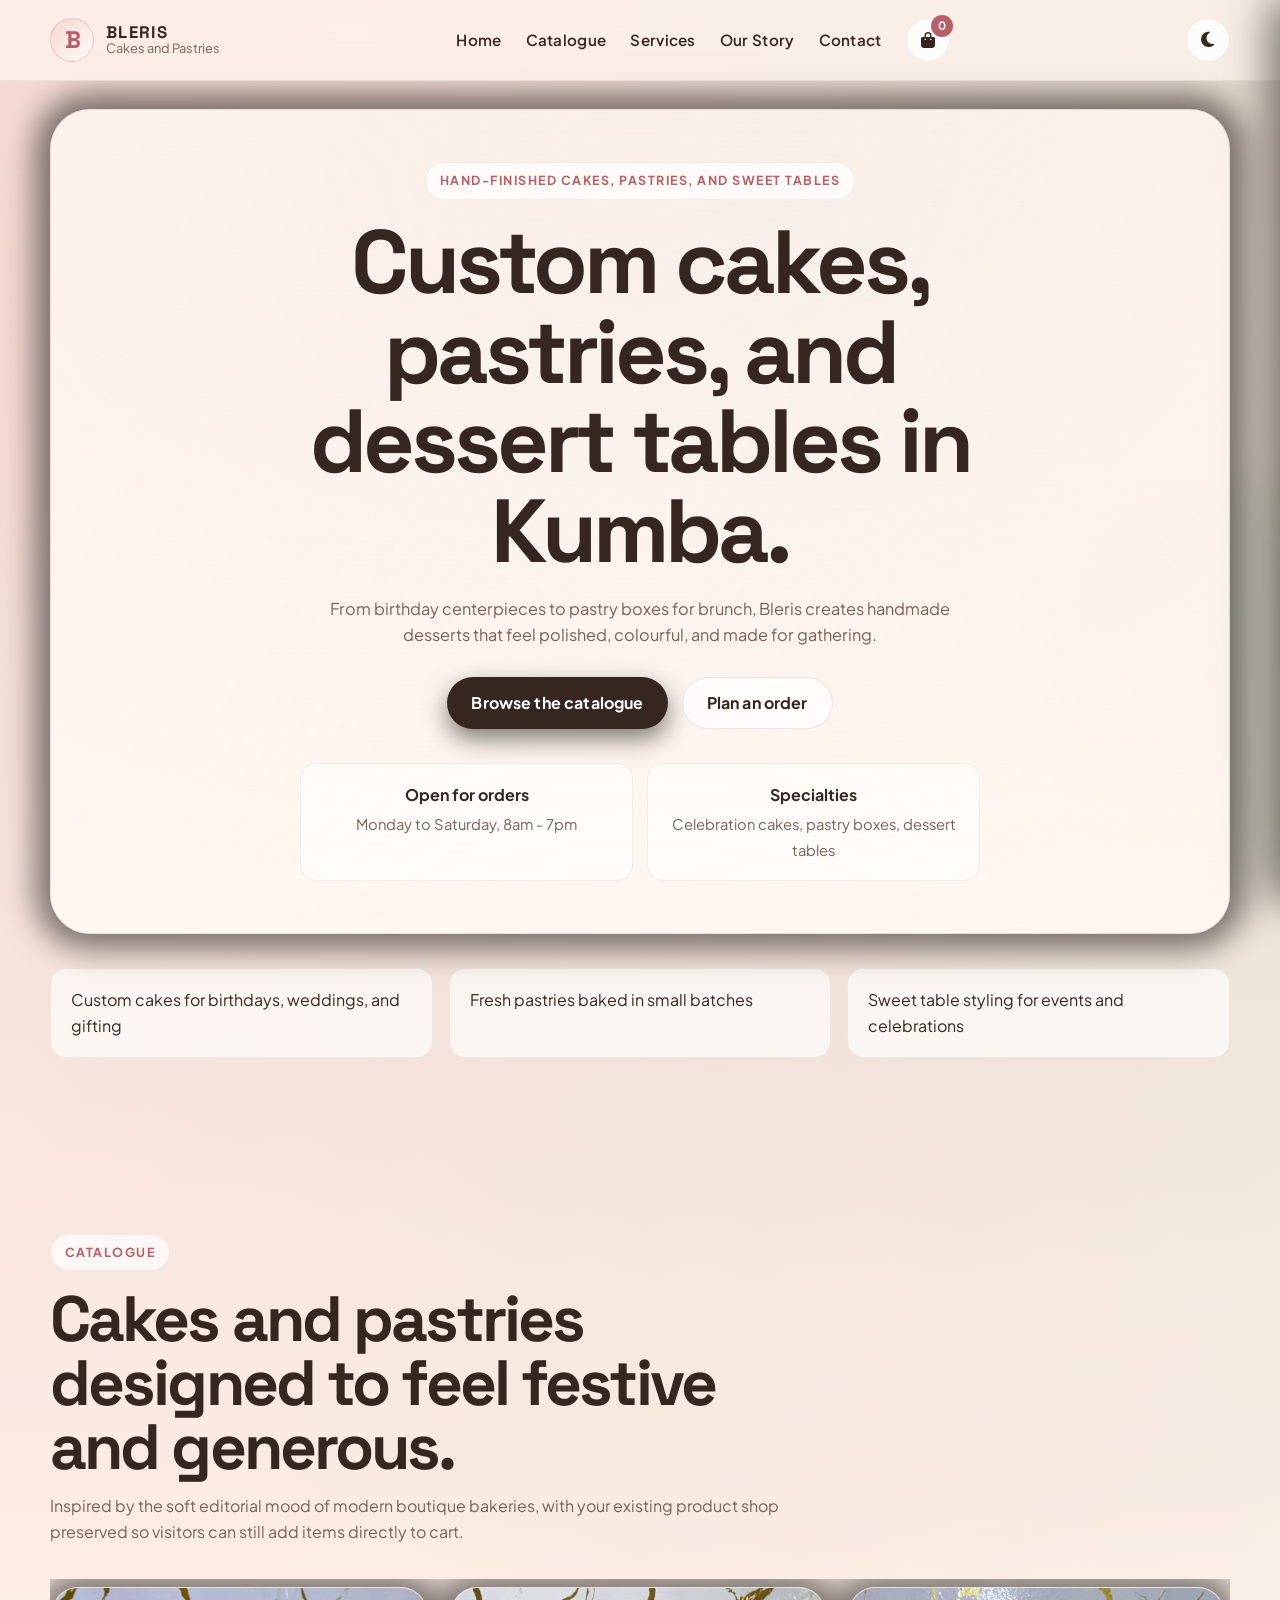
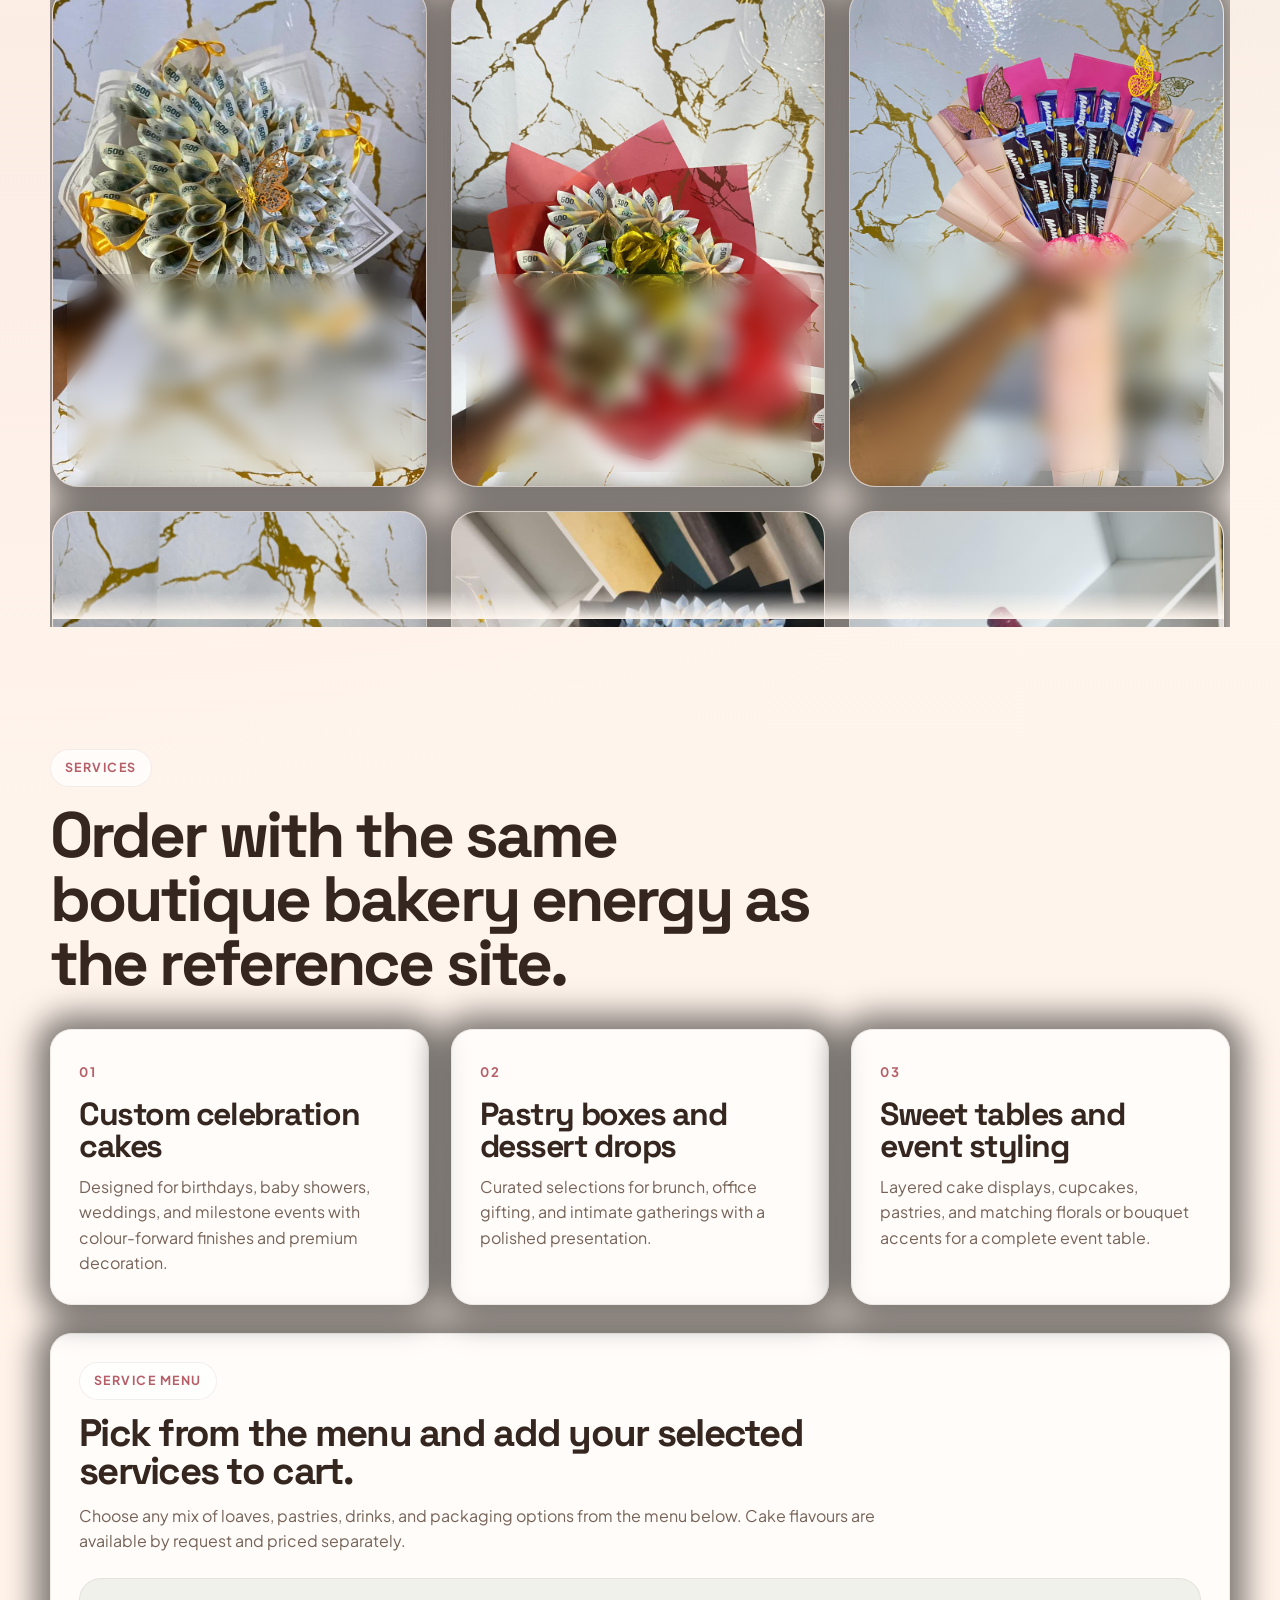
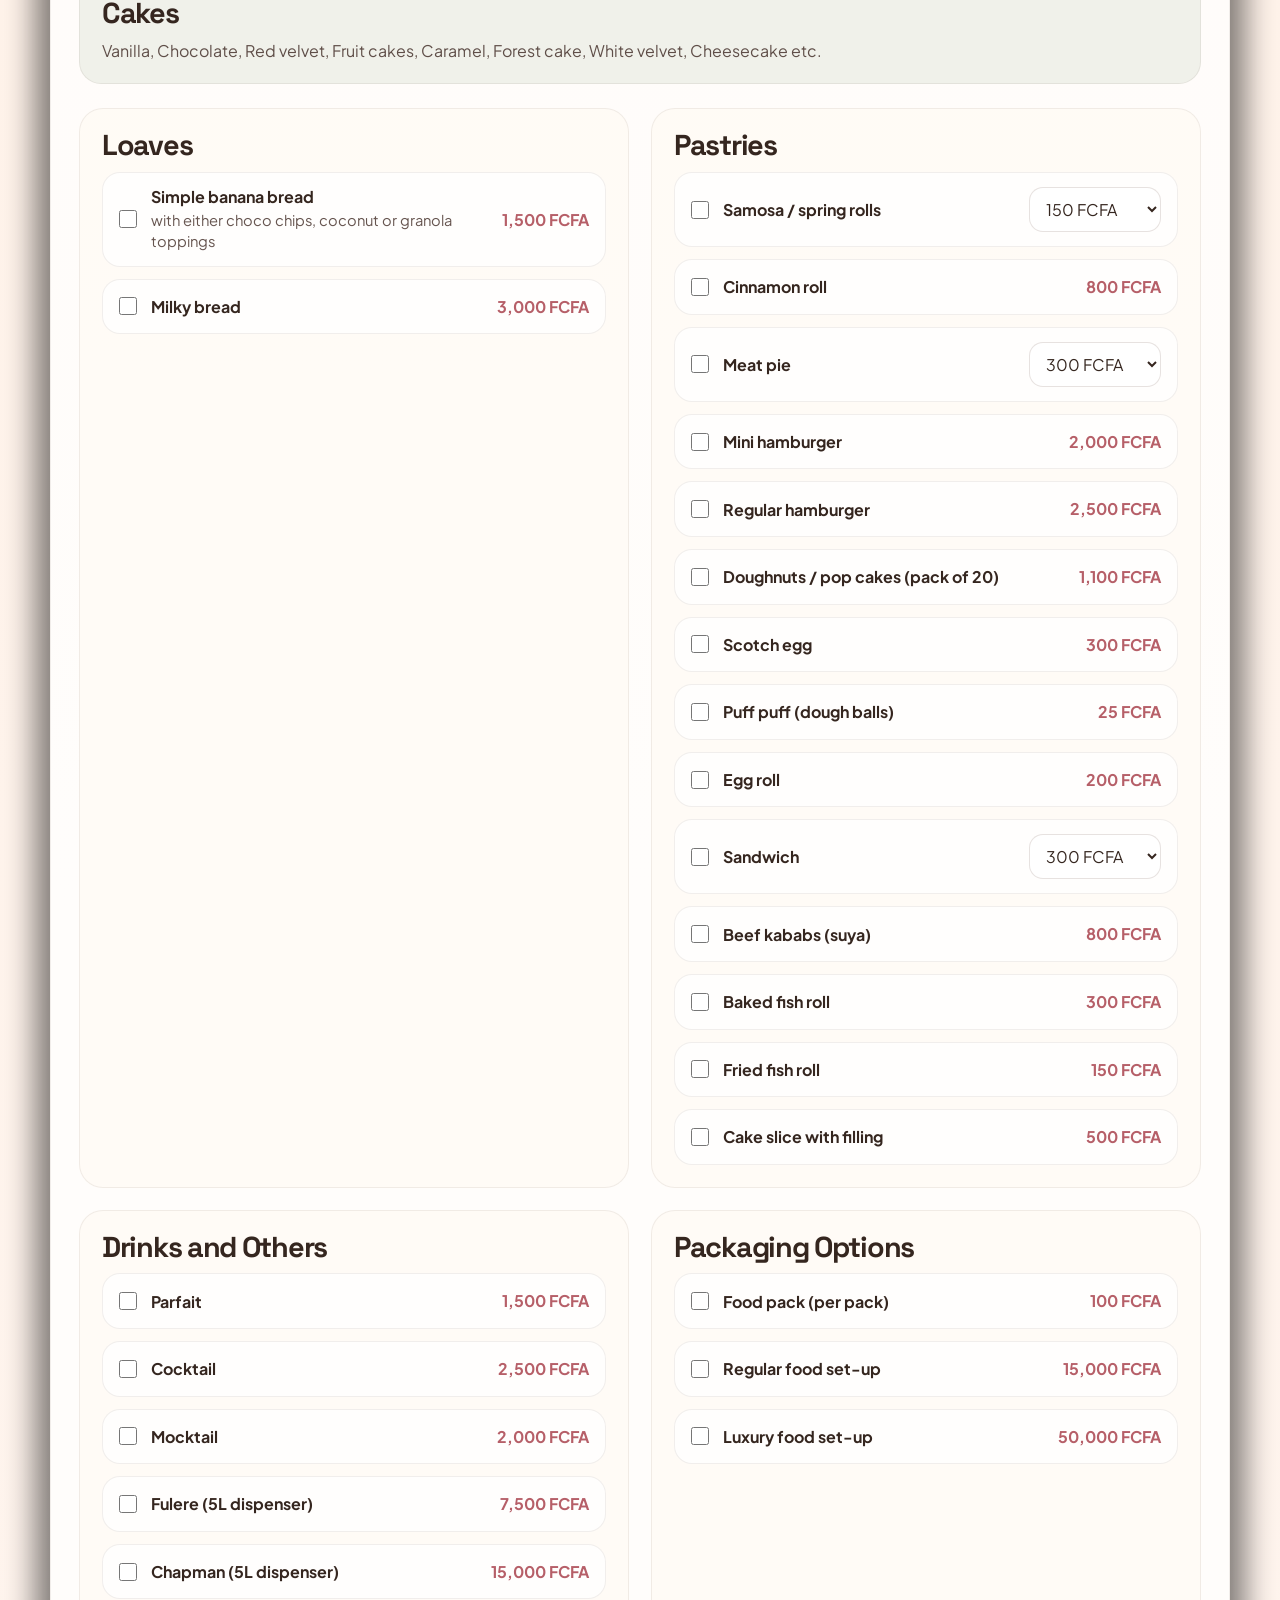
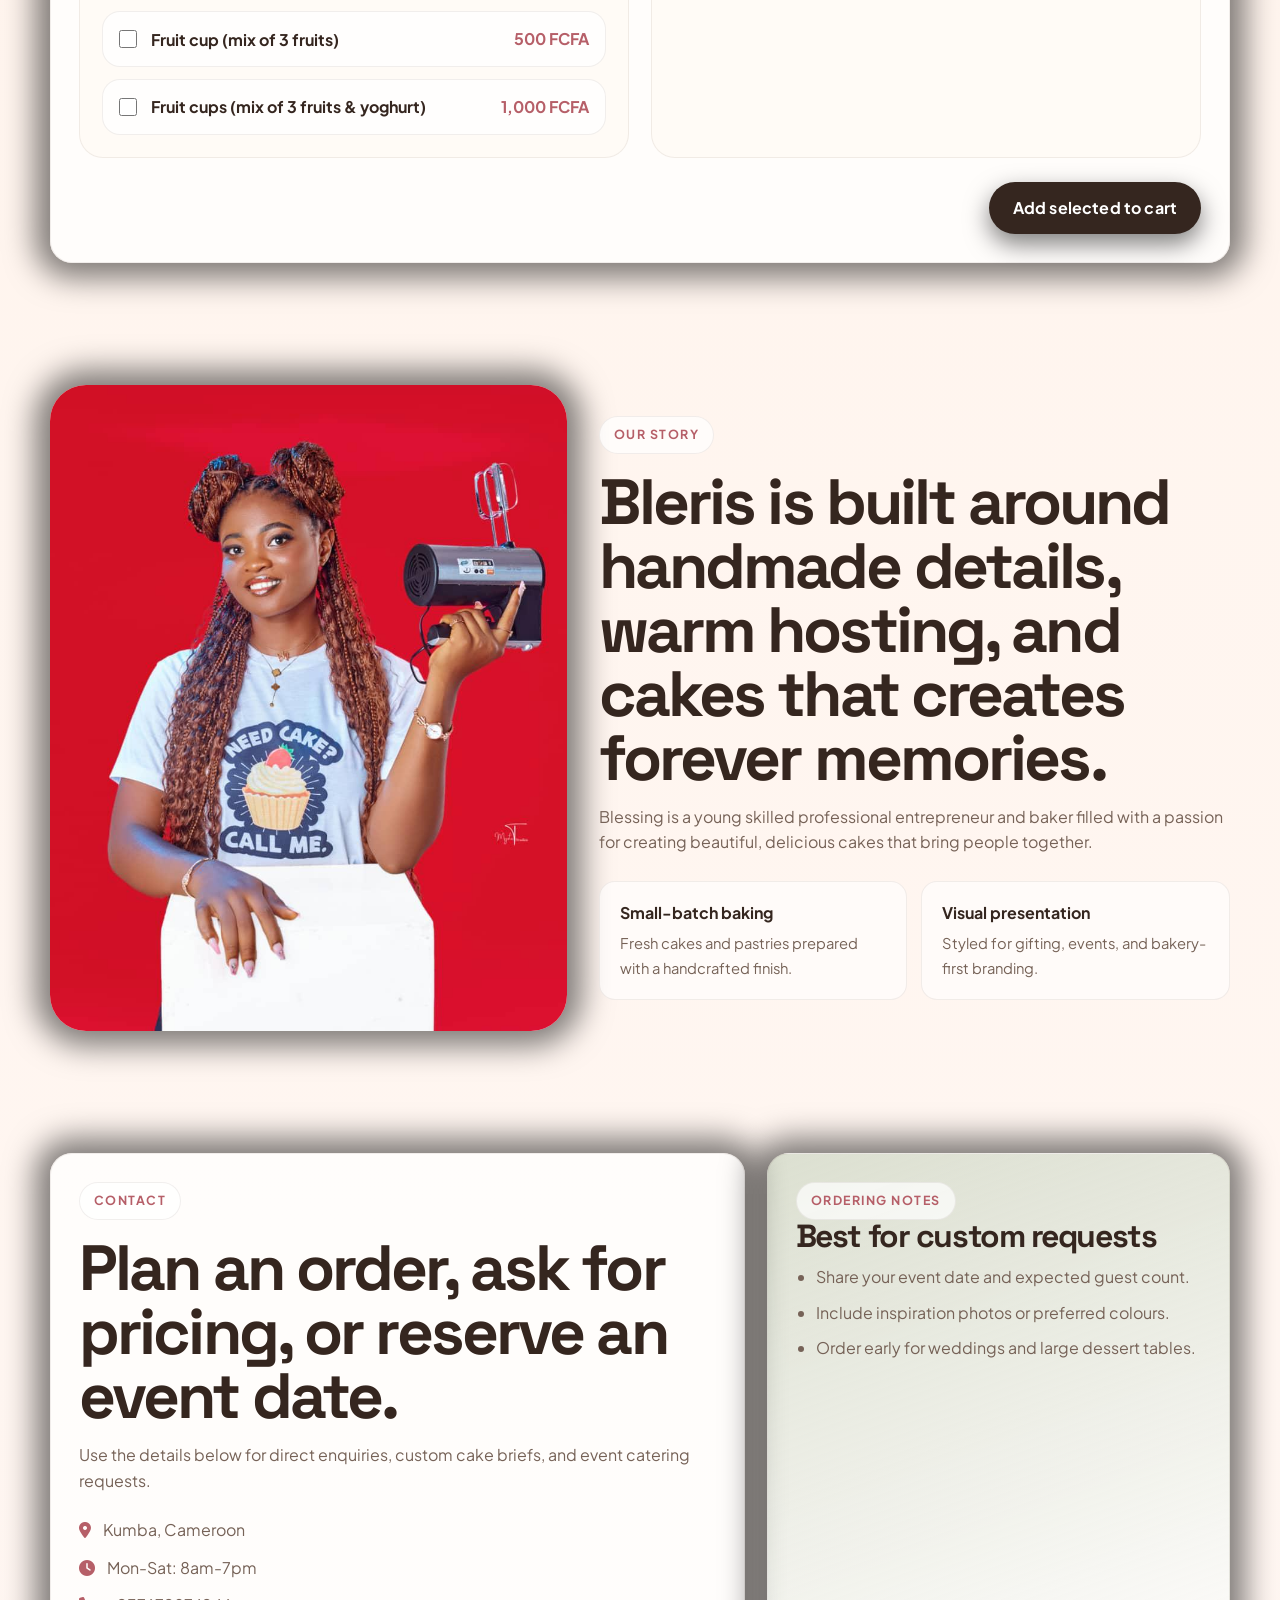
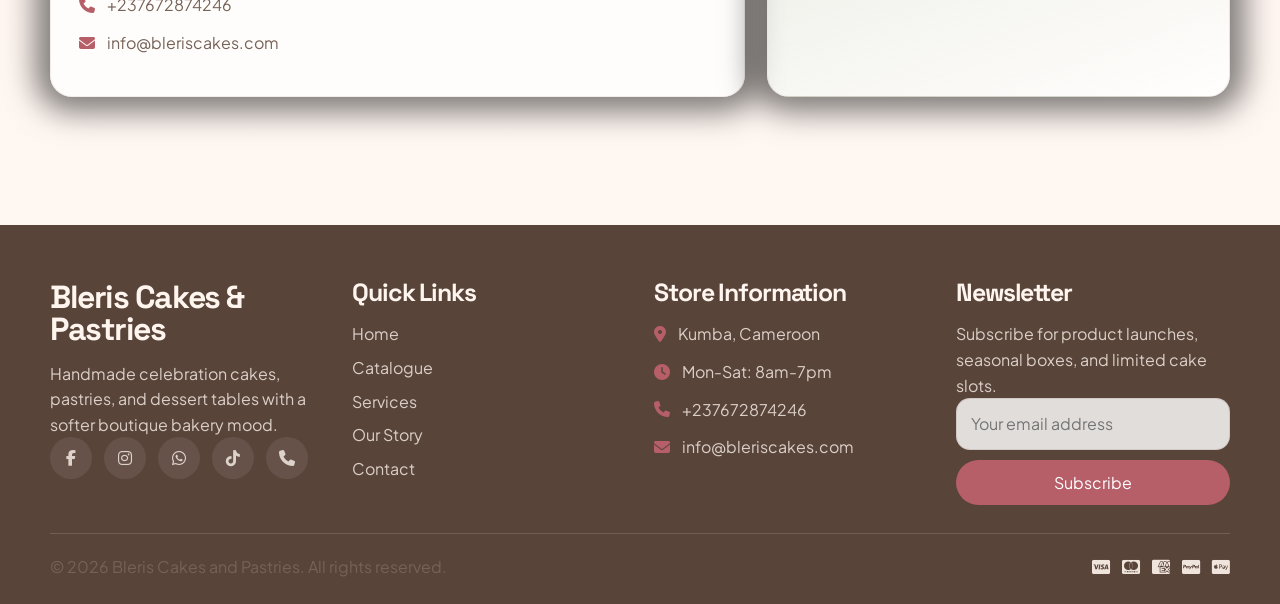
==== commit 45f58932: "SEO update to match netlify's domain" ====
--- a/index.html
+++ b/index.html
@@ -4,23 +4,25 @@
 <head>
     <meta charset="UTF-8">
     <meta name="viewport" content="width=device-width, initial-scale=1.0">
-    <title>Bleris Cakes and Pastries | Custom Cakes and Pastries in Kumba</title>
+    <title>Bleris Cakes and Pastries | Custom Cakes in Kumba, Cameroon</title>
     <meta name="description" content="Order custom cakes, pastries, cupcakes, and dessert tables from Bleris Cakes and Pastries in Kumba, Cameroon. Handmade bakes for birthdays, weddings, gifting, and events.">
     <meta name="robots" content="index, follow, max-image-preview:large">
     <meta name="author" content="Bleris Cakes and Pastries">
     <meta name="theme-color" content="#08111f">
-    <link rel="canonical" href="https://nwstevo.github.io/Bleris-cakes-and-Pastries/">
+    <link rel="canonical" href="https://bleris.netlify.app/">
     <meta property="og:type" content="website">
     <meta property="og:title" content="Bleris Cakes and Pastries | Custom Cakes and Pastries in Kumba">
     <meta property="og:description" content="Handmade custom cakes, pastries, cupcakes, and dessert tables for birthdays, weddings, and events in Kumba, Cameroon.">
-    <meta property="og:url" content="https://nwstevo.github.io/Bleris-cakes-and-Pastries/">
+    <meta property="og:url" content="https://bleris.netlify.app/">
     <meta property="og:site_name" content="Bleris Cakes and Pastries">
-    <meta property="og:image" content="https://nwstevo.github.io/Bleris-cakes-and-Pastries/assets/cake8.jpeg">
+    <meta property="og:image" content="https://bleris.netlify.app/assets/cake8.jpeg">
+    <meta property="og:image:alt" content="Custom cake from Bleris Cakes and Pastries in Kumba">
     <meta property="og:locale" content="en_US">
     <meta name="twitter:card" content="summary_large_image">
     <meta name="twitter:title" content="Bleris Cakes and Pastries | Custom Cakes and Pastries in Kumba">
     <meta name="twitter:description" content="Handmade custom cakes, pastries, cupcakes, and dessert tables for birthdays, weddings, and events in Kumba, Cameroon.">
-    <meta name="twitter:image" content="https://nwstevo.github.io/Bleris-cakes-and-Pastries/assets/cake8.jpeg">
+    <meta name="twitter:image" content="https://bleris.netlify.app/assets/cake8.jpeg">
+    <meta name="twitter:image:alt" content="Custom cake from Bleris Cakes and Pastries in Kumba">
     <link rel="preconnect" href="https://fonts.googleapis.com">
     <link rel="preconnect" href="https://fonts.gstatic.com" crossorigin>
     <link href="https://fonts.googleapis.com/css2?family=Plus+Jakarta+Sans:wght@400;500;600;700;800&family=Space+Grotesk:wght@500;700&display=swap" rel="stylesheet">
@@ -31,8 +33,8 @@
             "@context": "https://schema.org",
             "@type": "Bakery",
             "name": "Bleris Cakes and Pastries",
-            "url": "https://nwstevo.github.io/Bleris-cakes-and-Pastries/",
-            "image": "https://nwstevo.github.io/Bleris-cakes-and-Pastries/assets/cake8.jpeg",
+            "url": "https://bleris.netlify.app/",
+            "image": "https://bleris.netlify.app/assets/cake8.jpeg",
             "description": "Bleris Cakes and Pastries creates handmade custom cakes, pastries, cupcakes, and dessert tables for celebrations and events in Kumba, Cameroon.",
             "telephone": "+237672874246",
             "email": "info@bleriscakes.com",
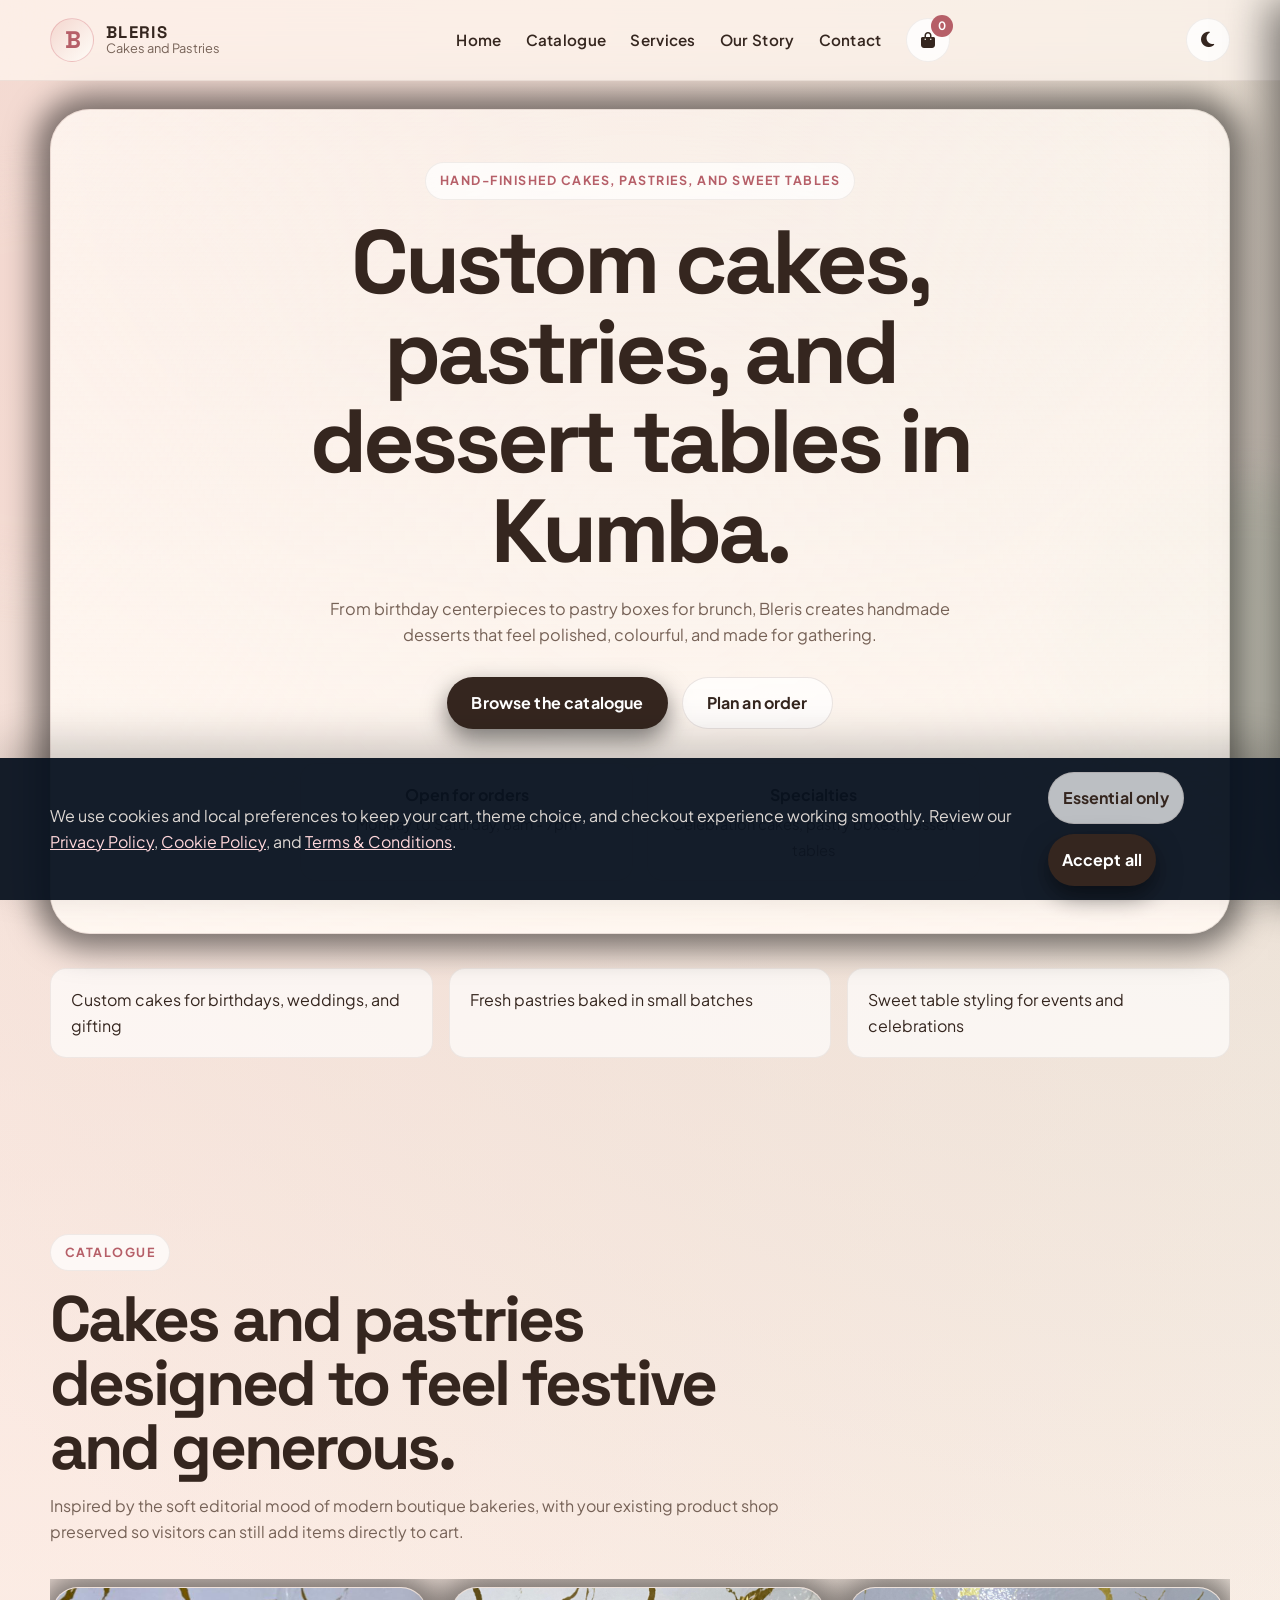
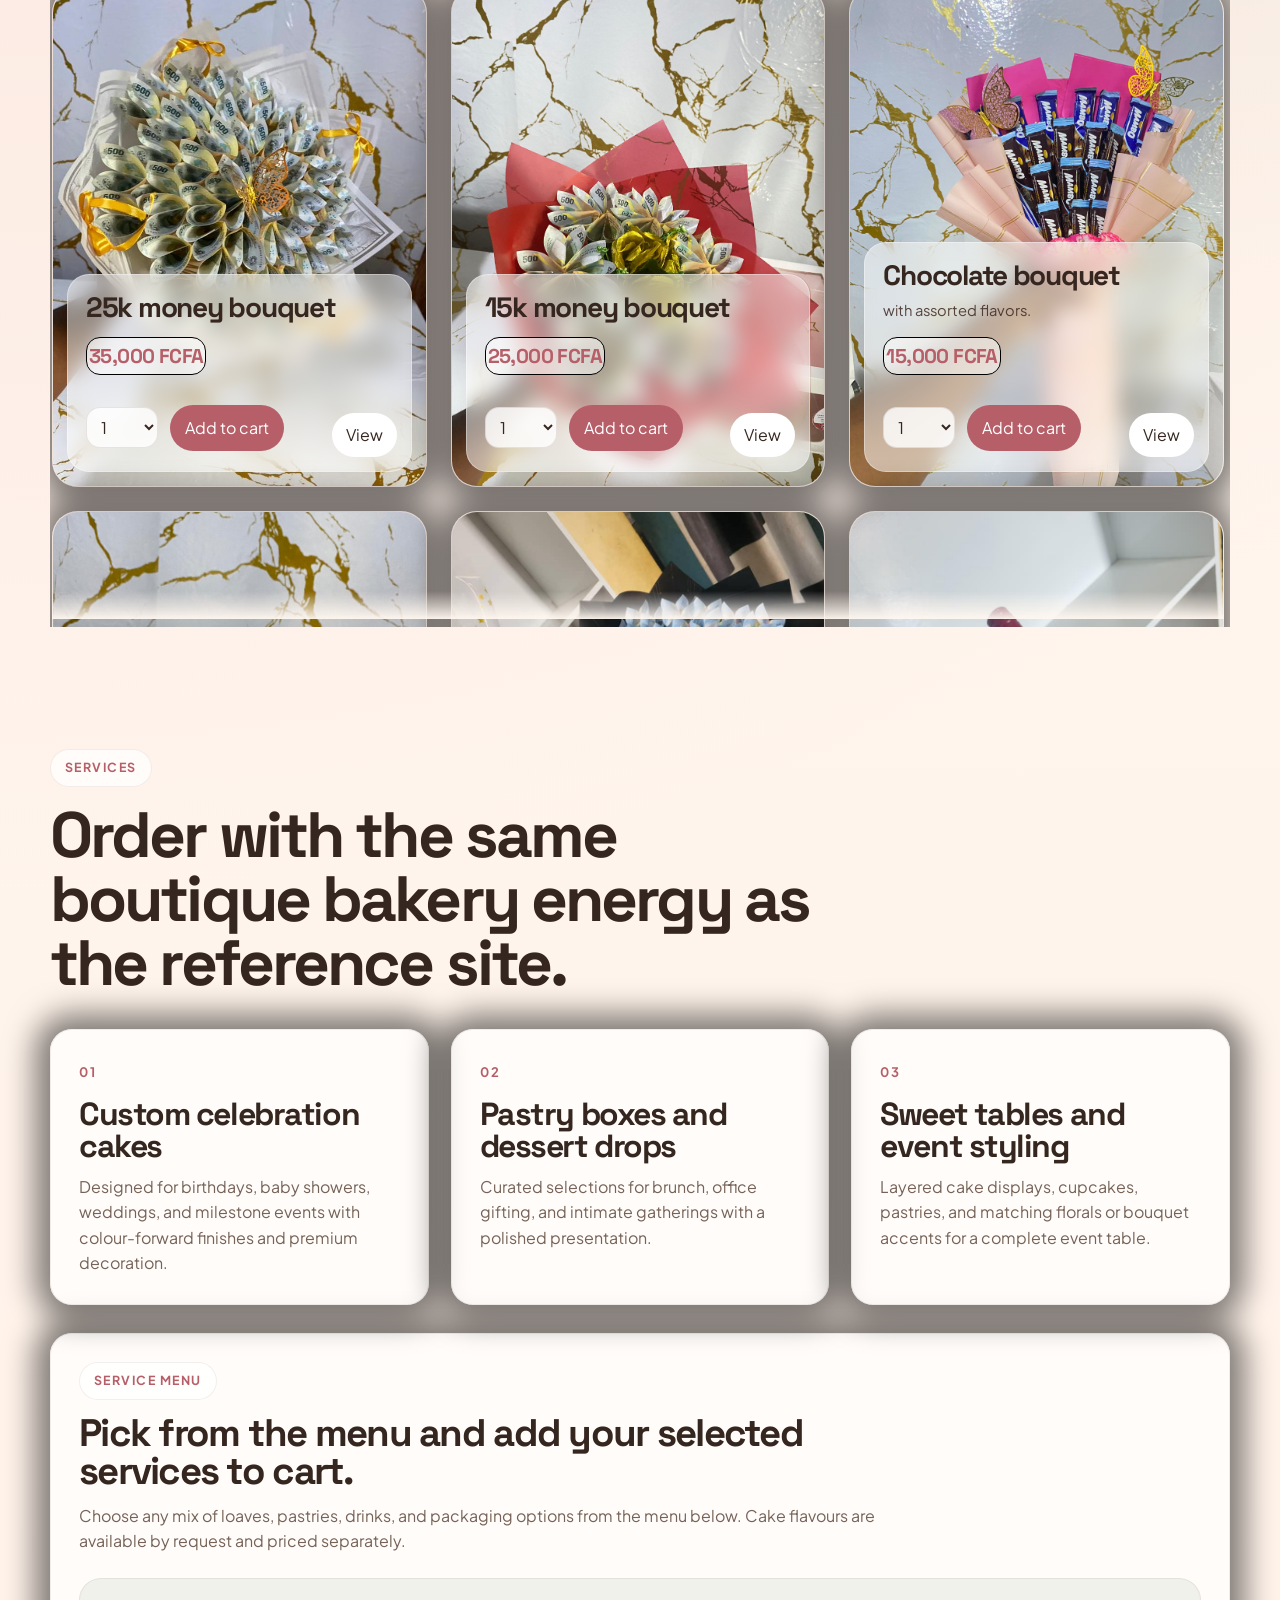
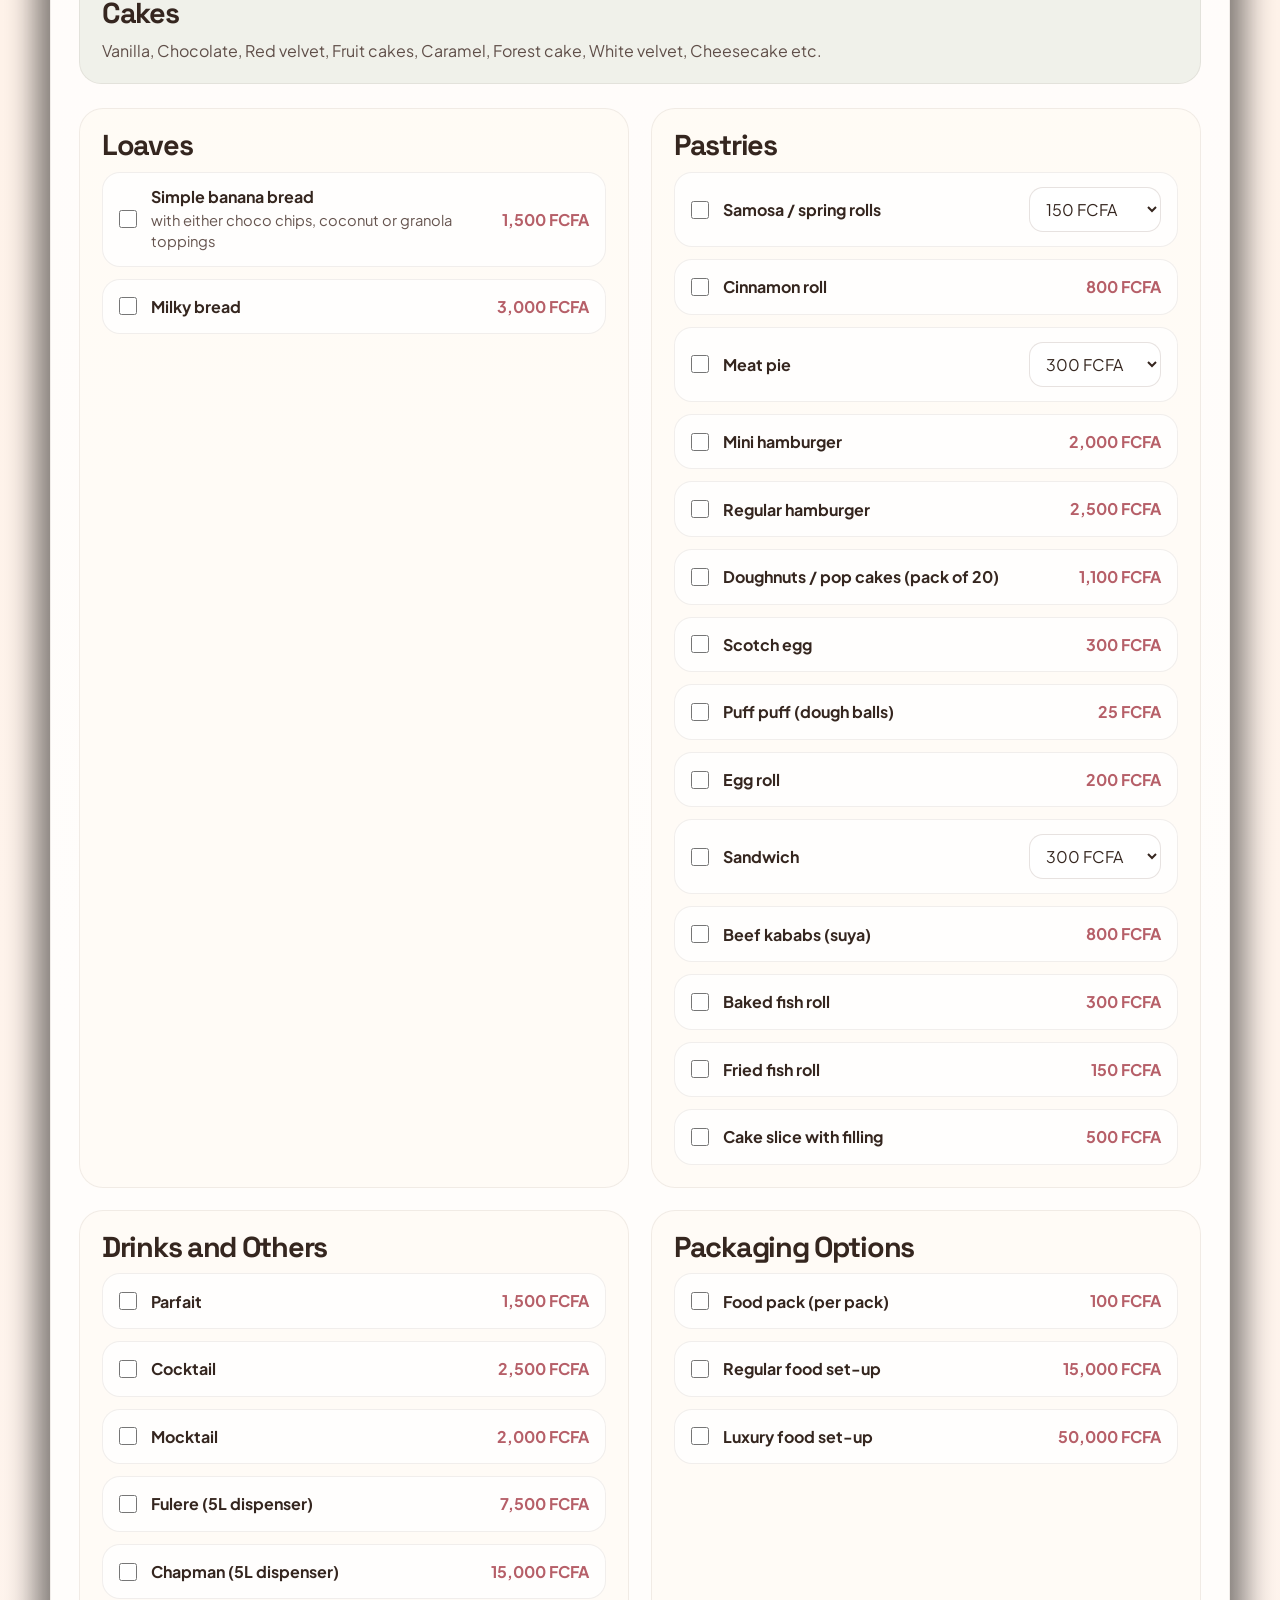
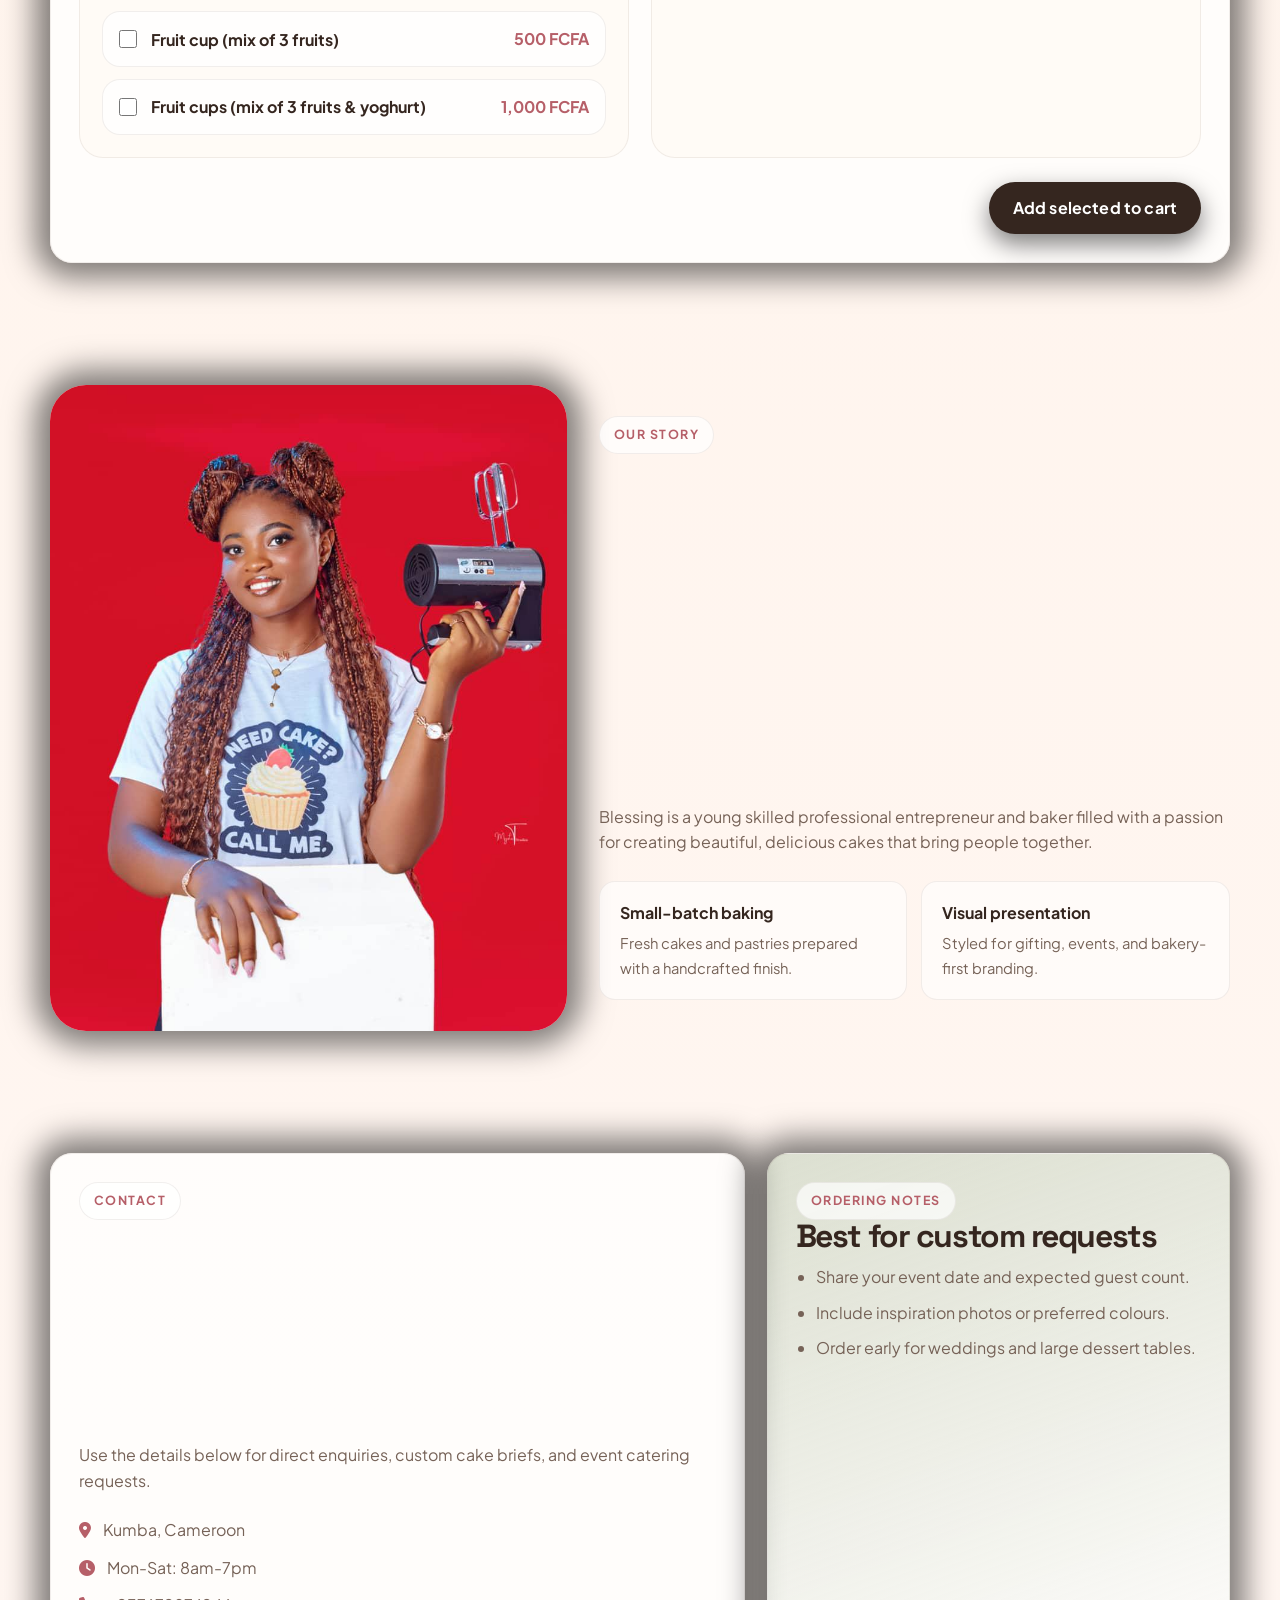
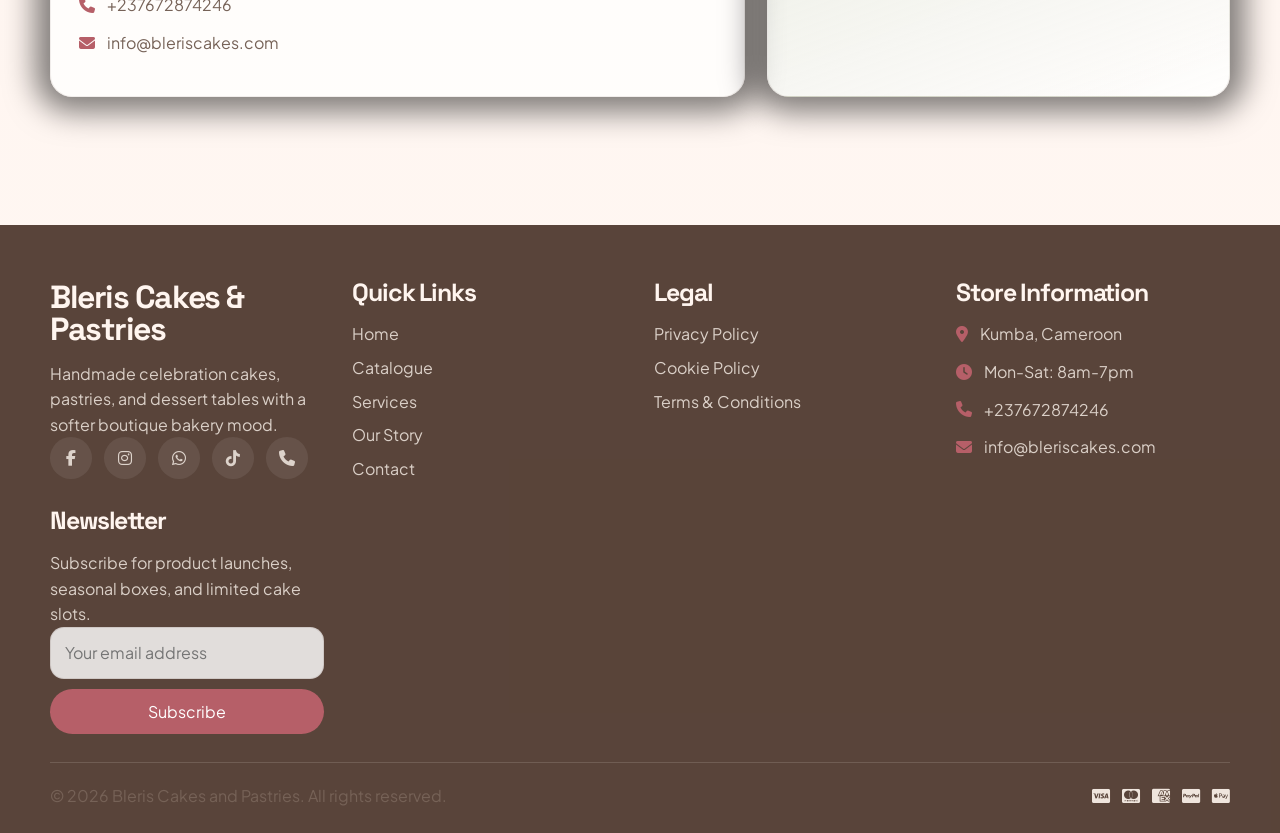
==== commit e1be5ab6: "Add legal policy pages and consent banner" ====
--- a/index.html
+++ b/index.html
@@ -9,6 +9,9 @@
     <meta name="robots" content="index, follow, max-image-preview:large">
     <meta name="author" content="Bleris Cakes and Pastries">
     <meta name="theme-color" content="#08111f">
+    <meta name="referrer" content="strict-origin-when-cross-origin">
+    <meta http-equiv="X-Content-Type-Options" content="nosniff">
+    <meta http-equiv="Permissions-Policy" content="geolocation=(), microphone=(), camera=()">
     <link rel="canonical" href="https://bleris.netlify.app/">
     <meta property="og:type" content="website">
     <meta property="og:title" content="Bleris Cakes and Pastries | Custom Cakes and Pastries in Kumba">
@@ -112,6 +115,16 @@
 
     <div class="overlay" id="overlay"></div>
 
+    <div class="consent-banner" id="consentBanner" role="dialog" aria-live="polite" aria-label="Cookie preferences">
+        <div class="container consent-banner-inner">
+            <p>We use cookies and local preferences to keep your cart, theme choice, and checkout experience working smoothly. Review our <a href="legal/privacy-policy.html">Privacy Policy</a>, <a href="legal/cookie-policy.html">Cookie Policy</a>, and <a href="legal/terms-and-conditions.html">Terms &amp; Conditions</a>.</p>
+            <div class="consent-actions">
+                <button class="btn btn-secondary consent-btn" type="button" data-consent="essential">Essential only</button>
+                <button class="btn consent-btn" type="button" data-consent="accept">Accept all</button>
+            </div>
+        </div>
+    </div>
+
     <main>
         <section id="home" class="hero-section">
             <div class="container">
@@ -919,6 +932,14 @@
                     </ul>
                 </div>
                 <div class="footer-section">
+                    <h4>Legal</h4>
+                    <ul>
+                        <li><a href="legal/privacy-policy.html">Privacy Policy</a></li>
+                        <li><a href="legal/cookie-policy.html">Cookie Policy</a></li>
+                        <li><a href="legal/terms-and-conditions.html">Terms &amp; Conditions</a></li>
+                    </ul>
+                </div>
+                <div class="footer-section">
                     <h4>Store Information</h4>
                     <div class="store-info">
                         <p><i class="fas fa-map-marker-alt"></i> Kumba, Cameroon</p>
--- a/style.css
+++ b/style.css
@@ -1435,6 +1435,102 @@
   display: block;
 }
 
+.consent-banner {
+  position: fixed;
+  left: 0;
+  right: 0;
+  bottom: 0;
+  z-index: 1100;
+  padding: 14px 0;
+  background: rgba(8, 17, 31, 0.95);
+  color: #f8f1ea;
+  box-shadow: 0 -16px 40px rgba(0, 0, 0, 0.2);
+}
+
+.consent-banner.is-hidden {
+  display: none;
+}
+
+.consent-banner-inner {
+  display: flex;
+  align-items: center;
+  justify-content: space-between;
+  gap: 16px;
+}
+
+.consent-banner p {
+  margin: 0;
+  color: rgba(255, 247, 240, 0.86);
+}
+
+.consent-banner a {
+  color: #ffd7db;
+  text-decoration: underline;
+}
+
+.consent-actions {
+  display: flex;
+  flex-wrap: wrap;
+  gap: 10px;
+}
+
+.consent-btn {
+  padding: 10px 14px;
+  border-radius: 999px;
+}
+
+.legal-page main {
+  padding: 56px 0 80px;
+}
+
+.legal-hero {
+  padding: 48px 0 24px;
+}
+
+.legal-hero h1 {
+  font-size: clamp(2rem, 4vw, 2.8rem);
+  margin-bottom: 12px;
+}
+
+.legal-hero p {
+  max-width: 720px;
+}
+
+.legal-card {
+  padding: 28px;
+  margin-top: 20px;
+  border-radius: var(--radius-md);
+  background: var(--surface);
+  border: 1px solid var(--line);
+  box-shadow: 0 18px 40px rgba(40, 24, 17, 0.06);
+}
+
+.legal-card h2,
+.legal-card h3 {
+  margin-bottom: 12px;
+  color: var(--text);
+}
+
+.legal-card p,
+.legal-card li {
+  color: var(--muted);
+}
+
+.legal-list {
+  padding-left: 20px;
+  display: grid;
+  gap: 10px;
+}
+
+.legal-meta {
+  display: flex;
+  flex-wrap: wrap;
+  gap: 10px 16px;
+  margin-top: 12px;
+  color: var(--muted);
+  font-size: 0.95rem;
+}
+
 footer {
   margin-top: 40px;
   padding: 56px 0 24px;
@@ -2158,6 +2254,11 @@
     flex-direction: column;
     align-items: flex-start;
   }
+
+  .consent-banner-inner {
+    flex-direction: column;
+    align-items: flex-start;
+  }
 }
 
 @media (max-width: 576px) {
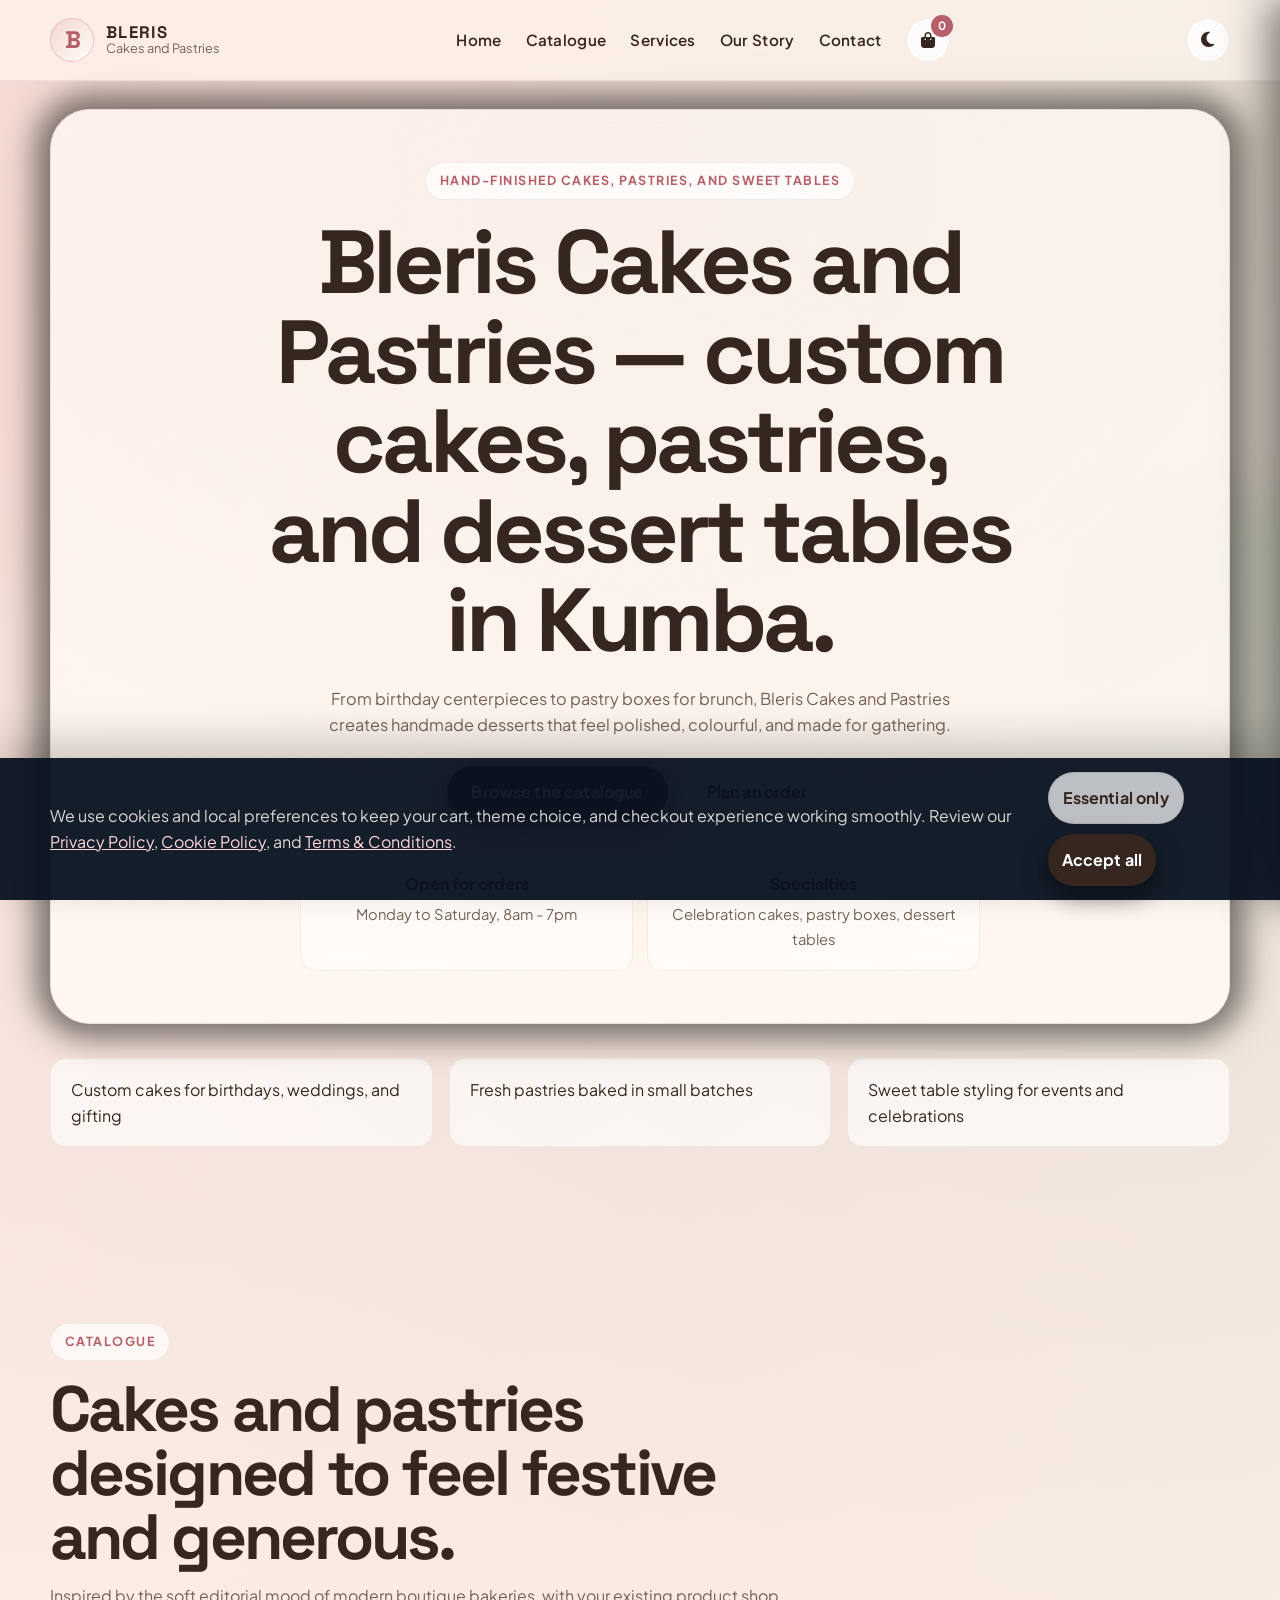
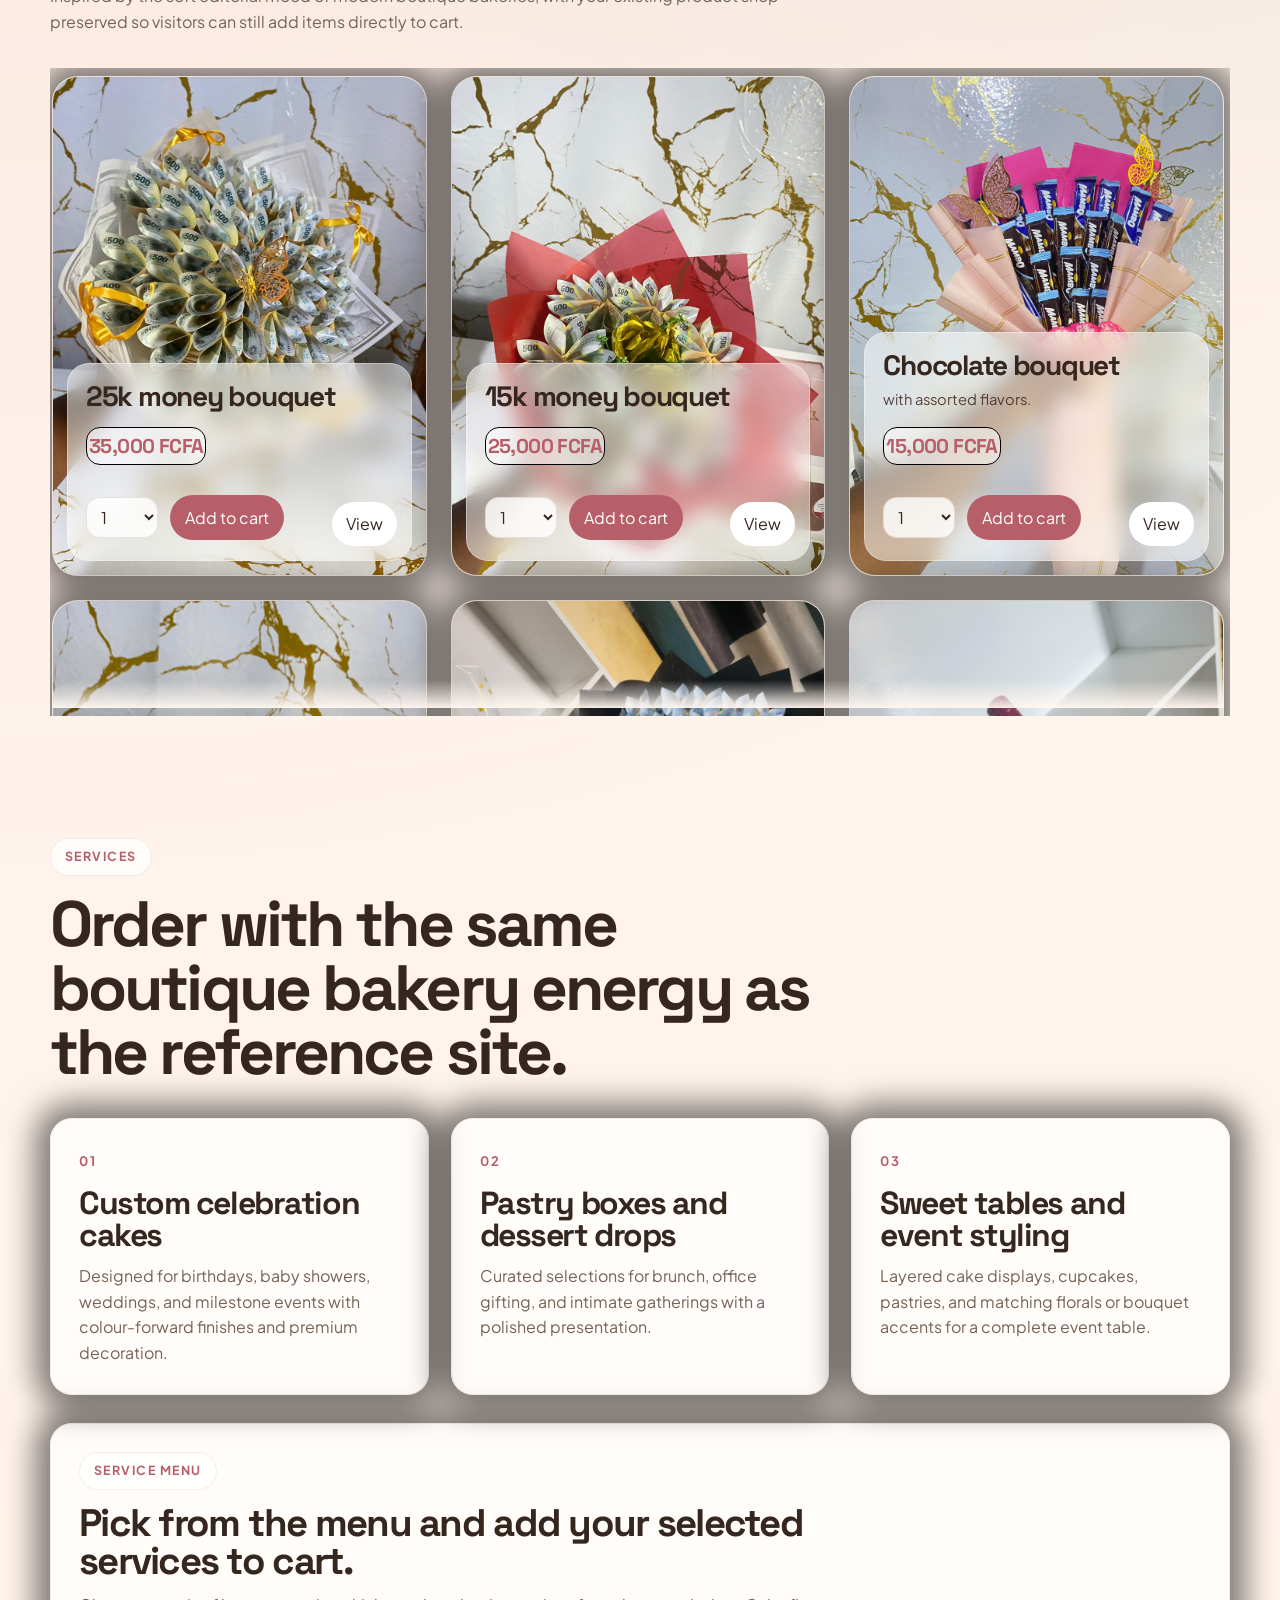
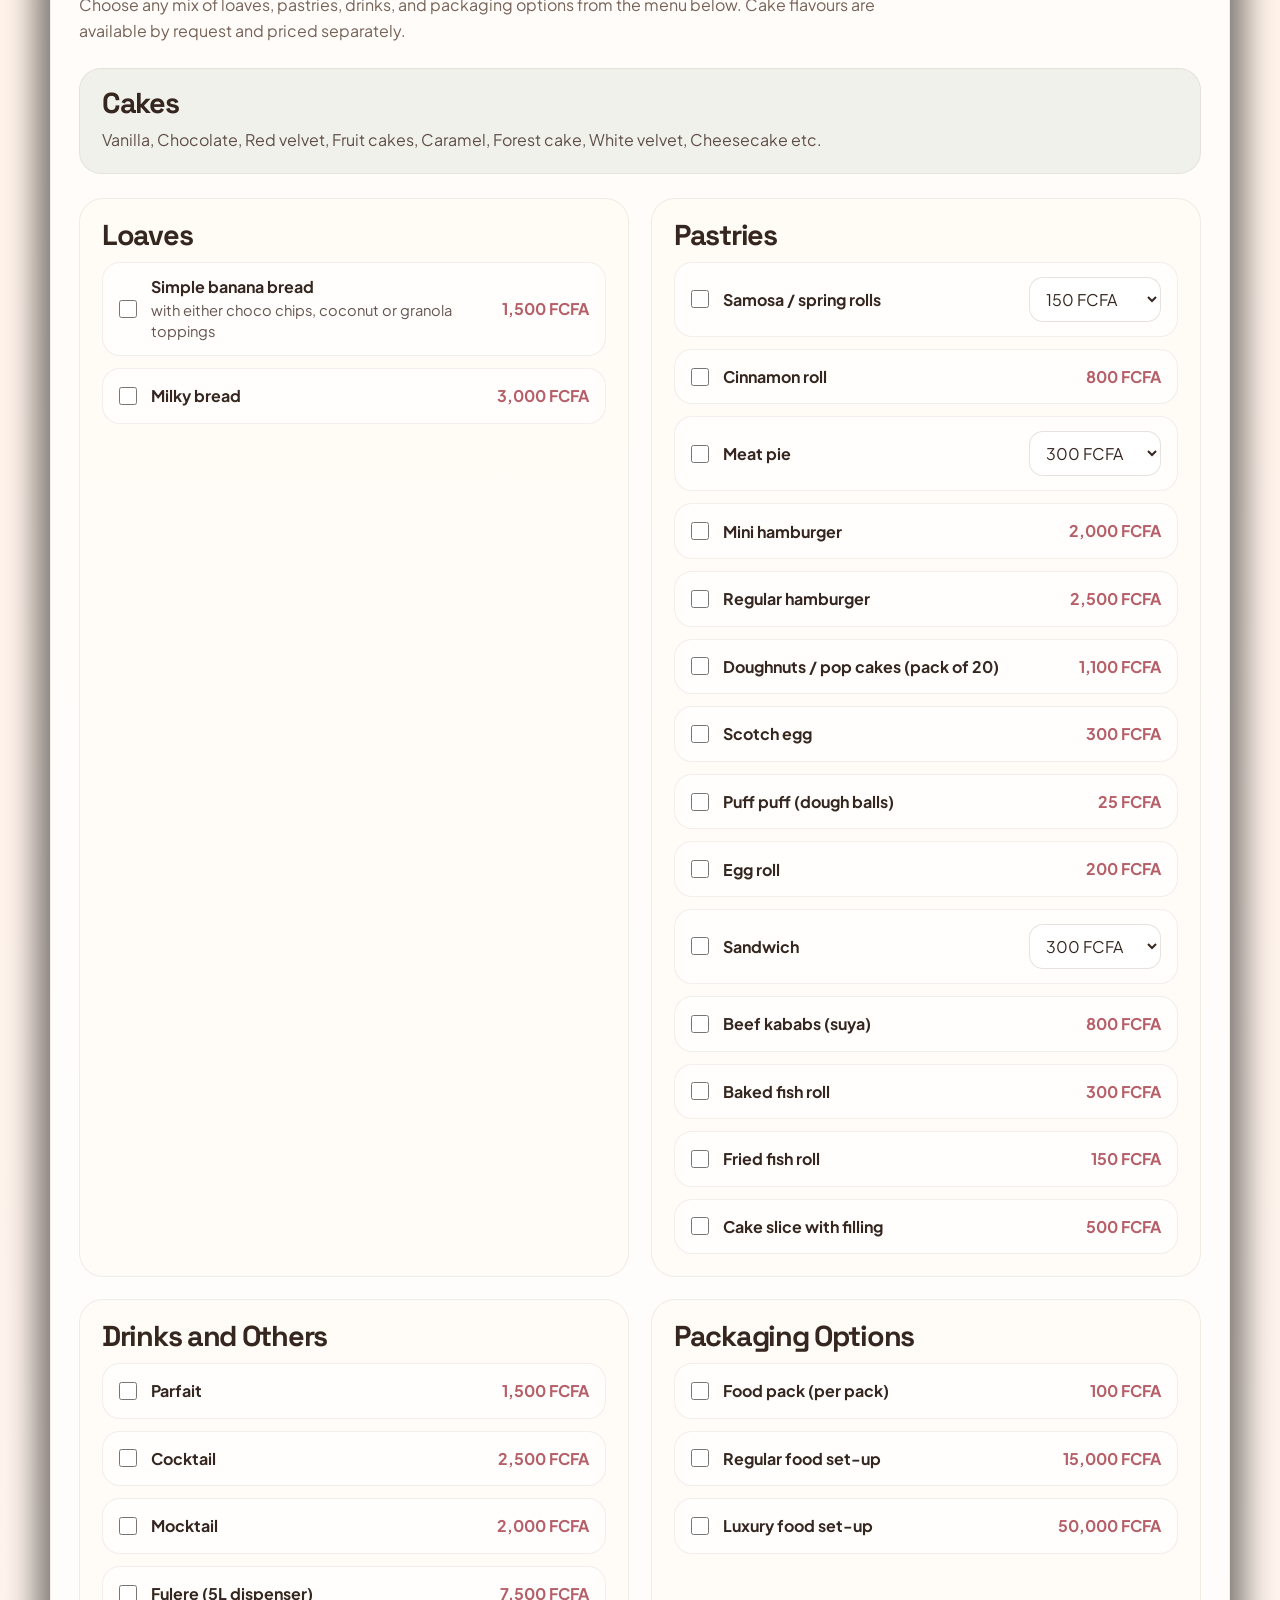
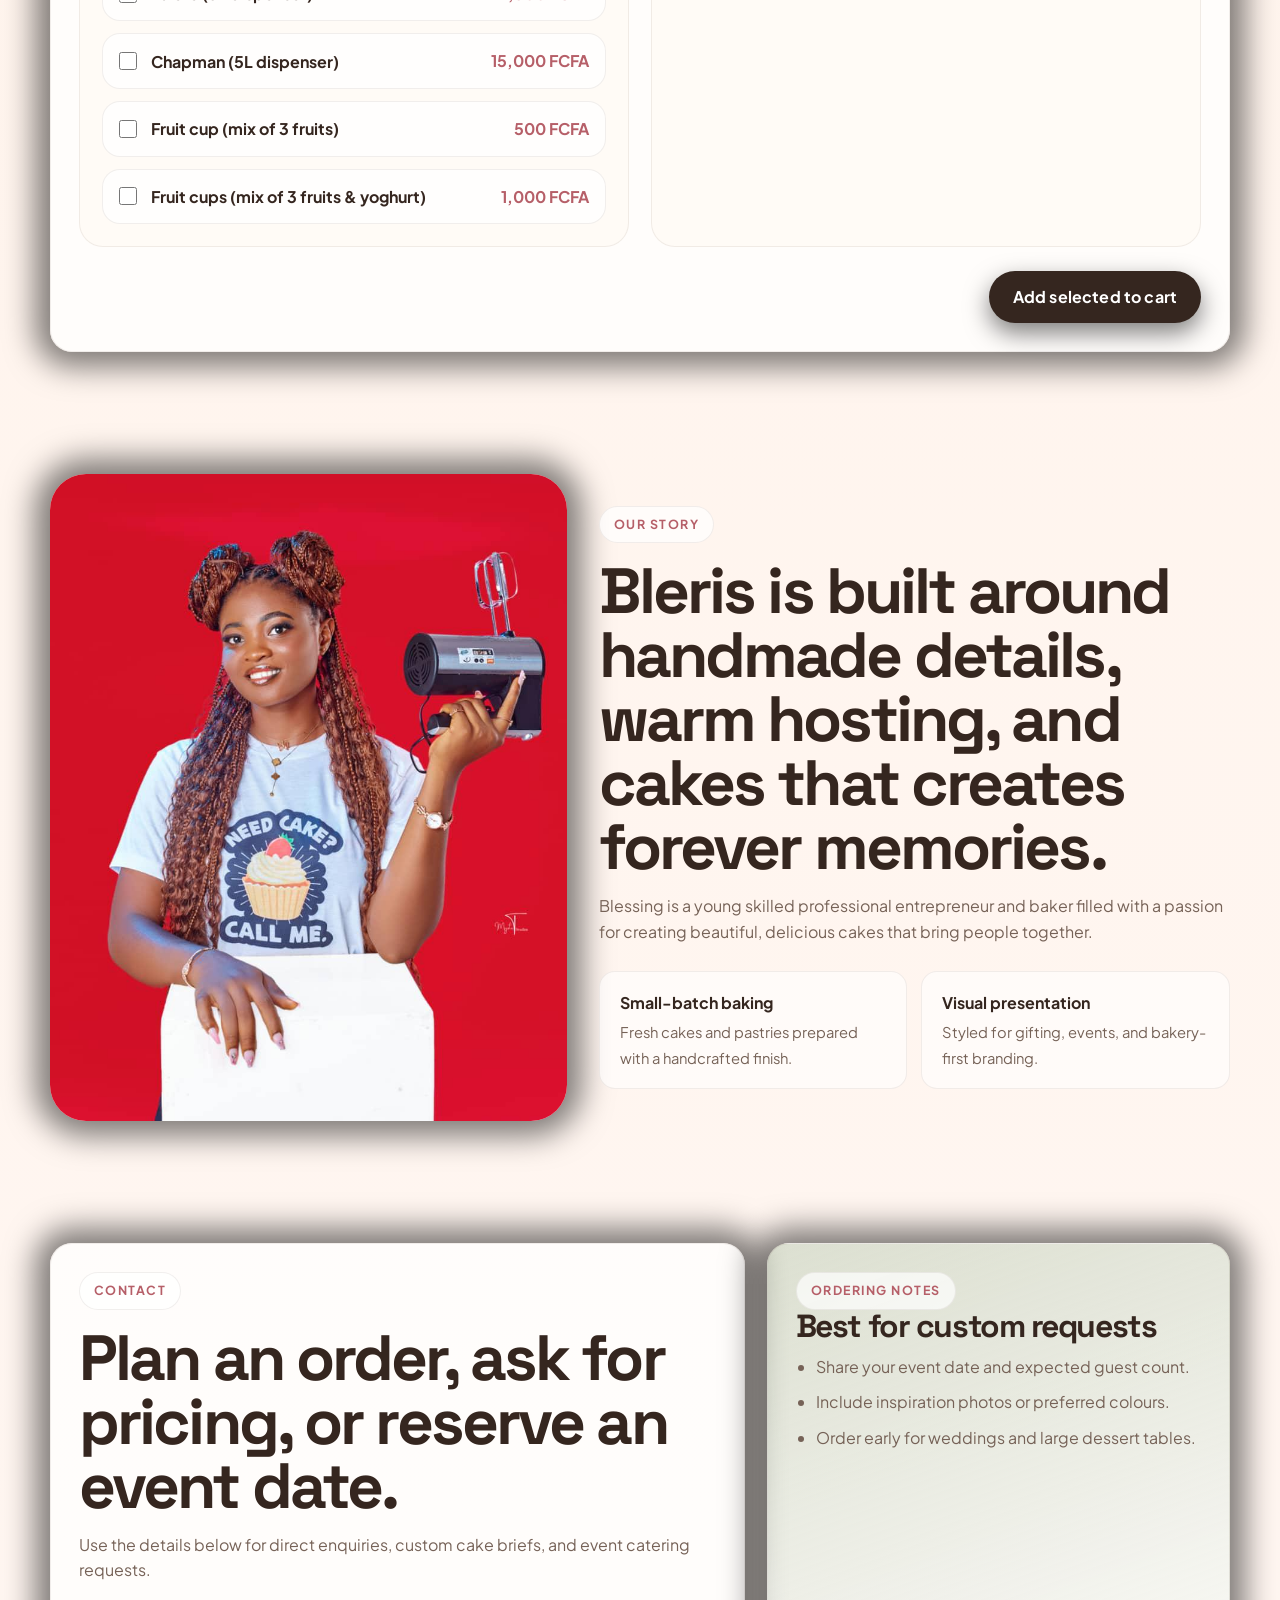
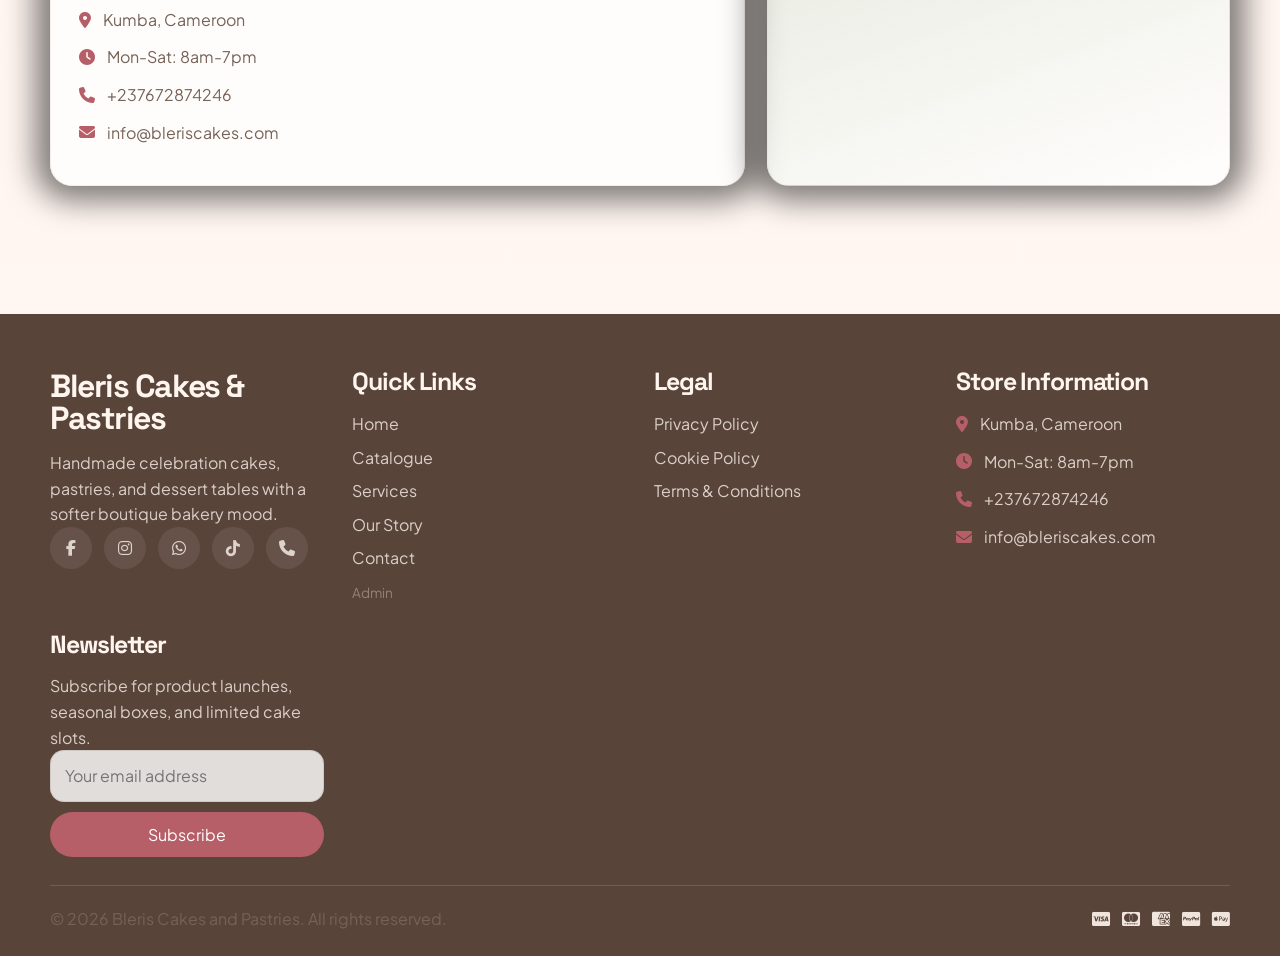
==== commit 85b62f86: "Add Supabase-backed admin panel and improve brand SEO Adds a hidden Admin login (footer link) for th" ====
--- a/index.html
+++ b/index.html
@@ -5,7 +5,8 @@
     <meta charset="UTF-8">
     <meta name="viewport" content="width=device-width, initial-scale=1.0">
     <title>Bleris Cakes and Pastries | Custom Cakes in Kumba, Cameroon</title>
-    <meta name="description" content="Order custom cakes, pastries, cupcakes, and dessert tables from Bleris Cakes and Pastries in Kumba, Cameroon. Handmade bakes for birthdays, weddings, gifting, and events.">
+    <meta name="description" content="Bleris Cakes and Pastries (Bleris Cakes) — order custom cakes, pastries, cupcakes, and dessert tables in Kumba, Cameroon. Handmade bakes for birthdays, weddings, gifting, and events.">
+    <meta name="keywords" content="Bleris Cakes, Bleris Cakes and Pastries, Bleris Bakery, cakes in Kumba, custom cakes Cameroon, pastries Kumba">
     <meta name="robots" content="index, follow, max-image-preview:large">
     <meta name="author" content="Bleris Cakes and Pastries">
     <meta name="theme-color" content="#08111f">
@@ -36,6 +37,7 @@
             "@context": "https://schema.org",
             "@type": "Bakery",
             "name": "Bleris Cakes and Pastries",
+            "alternateName": ["Bleris Cakes", "Bleris Bakery"],
             "url": "https://bleris.netlify.app/",
             "image": "https://bleris.netlify.app/assets/cake8.jpeg",
             "description": "Bleris Cakes and Pastries creates handmade custom cakes, pastries, cupcakes, and dessert tables for celebrations and events in Kumba, Cameroon.",
@@ -67,8 +69,7 @@
                 }
             ],
             "sameAs": [
-                "https://facebook.com",
-                "https://instagram.com",
+                "https://facebook.com/share/18GRMiVGaT/?mibextid=wwXlfr",
                 "https://wa.me/237672874246",
                 "https://www.tiktok.com/@cakes_in_kumba"
             ]
@@ -150,8 +151,8 @@
 
                     <div class="hero-content">
                         <p class="hero-eyebrow">Hand-finished cakes, pastries, and sweet tables</p>
-                        <h1>Custom cakes, pastries, and dessert tables in Kumba.</h1>
-                        <p>From birthday centerpieces to pastry boxes for brunch, Bleris creates handmade desserts that feel polished, colourful, and made for gathering.</p>
+                        <h1>Bleris Cakes and Pastries &mdash; custom cakes, pastries, and dessert tables in Kumba.</h1>
+                        <p>From birthday centerpieces to pastry boxes for brunch, Bleris Cakes and Pastries creates handmade desserts that feel polished, colourful, and made for gathering.</p>
 
                         <div class="hero-actions">
                             <a href="#products" class="btn">Browse the catalogue</a>
@@ -929,6 +930,7 @@
                         <li><a href="#services">Services</a></li>
                         <li><a href="#about">Our Story</a></li>
                         <li><a href="#contact">Contact</a></li>
+                        <li><a href="admin.html" class="footer-admin-link">Admin</a></li>
                     </ul>
                 </div>
                 <div class="footer-section">
@@ -970,6 +972,9 @@
         </div>
     </footer>
 
+    <script src="supabase-config.js" defer></script>
+    <script src="https://cdn.jsdelivr.net/npm/@supabase/supabase-js@2" defer></script>
+    <script src="products-sync.js" defer></script>
     <script src="script.js" defer></script>
 </body>
 
--- a/style.css
+++ b/style.css
@@ -1566,6 +1566,16 @@
   margin-top: 8px;
 }
 
+.footer-admin-link {
+  opacity: 0.45;
+  font-size: 0.85em;
+}
+
+.footer-admin-link:hover,
+.footer-admin-link:focus-visible {
+  opacity: 1;
+}
+
 .social-links,
 .payment-methods {
   display: flex;
